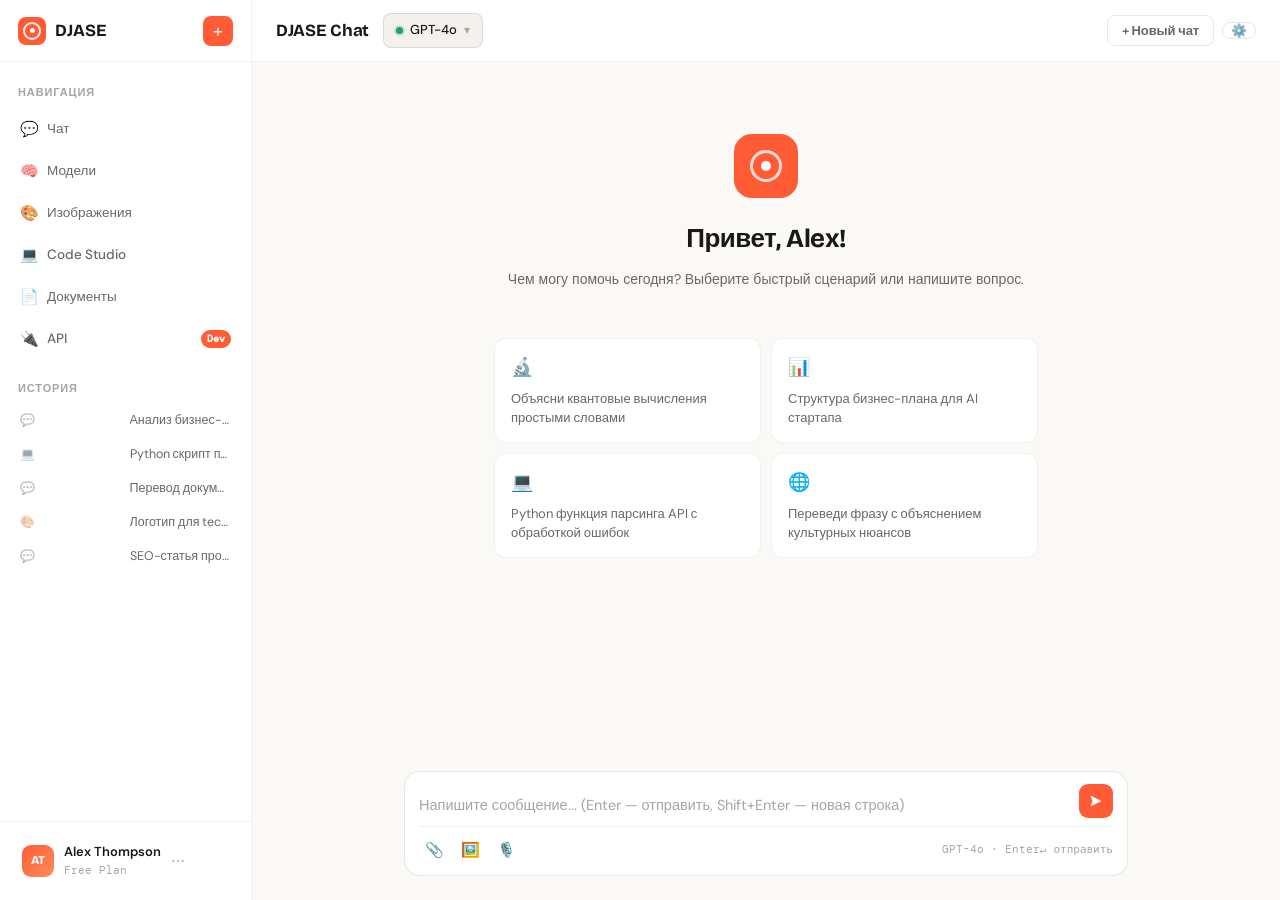
==== dashboard.html @ 0018d0b4 "Add files via upload" ====
<!DOCTYPE html>
<html lang="ru">
<head>
<meta charset="UTF-8">
<meta name="viewport" content="width=device-width, initial-scale=1.0">
<title>Dashboard — DJASE</title>
<link rel="stylesheet" href="css/main.css">
<style>
/* ── EXTRA DASHBOARD STYLES ── */
.models-grid-dash {
  display: grid;
  grid-template-columns: repeat(auto-fill, minmax(280px,1fr));
  gap: 16px;
}

/* image gallery */
.img-gallery {
  display: grid;
  grid-template-columns: repeat(auto-fill, minmax(220px,1fr));
  gap: 14px;
  margin-top: 20px;
}
.img-card {
  aspect-ratio: 1;
  border-radius: 14px;
  overflow: hidden;
  border: 1.5px solid var(--border2);
  position: relative;
  background: var(--bg3);
  cursor: pointer;
}
.img-card-inner {
  width: 100%; height: 100%;
  display: flex; align-items: center; justify-content: center;
  flex-direction: column; gap: 8px;
}
.img-card-overlay {
  position: absolute; inset: 0;
  background: rgba(0,0,0,.45);
  display: none; align-items: center; justify-content: center;
  gap: 8px;
}
.img-card:hover .img-card-overlay { display: flex; }

/* code editor */
.code-split {
  display: grid;
  grid-template-columns: 1fr 1fr;
  gap: 18px;
  height: calc(100vh - 200px);
  min-height: 400px;
}
.code-pane {
  background: var(--surface);
  border: 1.5px solid var(--border2);
  border-radius: 14px;
  display: flex; flex-direction: column;
  overflow: hidden;
}
.code-pane-head {
  padding: 12px 16px;
  border-bottom: 1px solid var(--border2);
  display: flex; align-items: center; gap: 10px;
  flex-shrink: 0;
}
.code-editor-area {
  flex: 1; overflow: auto;
  padding: 16px;
  font-family: var(--font-mono);
  font-size: 13px; line-height: 1.7;
  color: #0d6e41;
  background: none;
  border: none; outline: none; resize: none;
  white-space: pre;
}
.code-output-area {
  flex: 1; overflow-y: auto;
  padding: 16px;
  font-size: 13.5px; line-height: 1.7;
  color: var(--text2);
}

/* docs */
.drop-zone {
  border: 2px dashed var(--border);
  border-radius: 16px;
  padding: 56px 40px;
  text-align: center;
  cursor: pointer;
  transition: all .2s;
  background: rgba(255,92,53,.01);
}
.drop-zone:hover, .drop-zone.drag { border-color: var(--accent); background: rgba(255,92,53,.03); }

/* api */
.endpoint-row {
  display: flex; align-items: center; gap: 12px;
  padding: 12px 16px;
  background: var(--bg2);
  border-radius: 10px; margin-bottom: 8px;
}
.method-tag {
  font-family: var(--font-mono); font-size: 11px; font-weight: 700;
  padding: 3px 8px; border-radius: 6px; flex-shrink: 0;
  letter-spacing: .04em;
}
.method-get  { background: rgba(34,160,107,.1); color: var(--green); }
.method-post { background: rgba(45,110,245,.1); color: var(--accent3); }
.method-del  { background: rgba(220,38,38,.1); color: #dc2626; }

/* billing ring */
.ring-wrap { position: relative; width: 100px; height: 100px; flex-shrink: 0; }
.ring-wrap svg { transform: rotate(-90deg); }
.ring-txt {
  position: absolute; inset: 0;
  display: flex; align-items: center; justify-content: center;
  font-family: var(--font-disp); font-size: 18px; font-weight: 700;
  color: var(--accent);
}

/* profile avatar upload hover */
.av-upload-wrap { position: relative; display: inline-block; cursor: pointer; }
.av-upload-hover {
  position: absolute; inset: 0; border-radius: 20px;
  background: rgba(0,0,0,.4);
  display: none; align-items: center; justify-content: center;
  font-size: 20px; color: white;
}
.av-upload-wrap:hover .av-upload-hover { display: flex; }
</style>
</head>
<body>

<div class="app-layout">
  <!-- ════════ SIDEBAR ════════ -->
  <aside class="sidebar">
    <div class="sidebar-head">
      <a href="index.html" class="logo" style="font-size:17px">
        <div class="logo-icon" style="width:28px;height:28px;border-radius:8px"><div class="logo-icon-dot" style="width:5px;height:5px"></div></div>
        DJASE
      </a>
      <button class="new-chat-btn" onclick="newChat()" title="Новый чат">+</button>
    </div>

    <div class="sidebar-scroll">
      <div class="sidebar-section-lbl">Навигация</div>
      <a class="nav-link active" onclick="showPage('chat')">
        <i class="nav-link-icon">💬</i><span>Чат</span>
      </a>
      <a class="nav-link" onclick="showPage('models')">
        <i class="nav-link-icon">🧠</i><span>Модели</span>
      </a>
      <a class="nav-link" onclick="showPage('images')">
        <i class="nav-link-icon">🎨</i><span>Изображения</span>
      </a>
      <a class="nav-link" onclick="showPage('code')">
        <i class="nav-link-icon">💻</i><span>Code Studio</span>
      </a>
      <a class="nav-link" onclick="showPage('docs')">
        <i class="nav-link-icon">📄</i><span>Документы</span>
      </a>
      <a class="nav-link" onclick="showPage('api')">
        <i class="nav-link-icon">🔌</i><span>API</span>
        <span class="nav-link-tag">Dev</span>
      </a>

      <div class="sidebar-section-lbl" style="margin-top:8px">История</div>
      <div class="history-item" onclick="loadChat(0)">
        <span style="font-size:12px;opacity:.5">💬</span>
        <span>Анализ бизнес-плана стартапа</span>
      </div>
      <div class="history-item" onclick="loadChat(1)">
        <span style="font-size:12px;opacity:.5">💻</span>
        <span>Python скрипт парсинга данных</span>
      </div>
      <div class="history-item" onclick="loadChat(2)">
        <span style="font-size:12px;opacity:.5">💬</span>
        <span>Перевод документации на русский</span>
      </div>
      <div class="history-item" onclick="loadChat(3)">
        <span style="font-size:12px;opacity:.5">🎨</span>
        <span>Логотип для tech-стартапа</span>
      </div>
      <div class="history-item" onclick="loadChat(4)">
        <span style="font-size:12px;opacity:.5">💬</span>
        <span>SEO-статья про AI-инструменты</span>
      </div>
    </div>

    <div class="sidebar-foot">
      <div class="dd-wrap" id="user-dd">
        <div class="user-row" onclick="toggleDD('user-dd')">
          <div class="user-av" data-user-av>AT</div>
          <div class="user-info">
            <div class="user-name-txt" data-user-name>Alex Thompson</div>
            <div class="user-plan-txt" data-user-plan>Free Plan</div>
          </div>
          <span style="color:var(--text3);font-size:14px;flex-shrink:0">⋯</span>
        </div>
        <div class="dd-menu">
          <div class="dd-item" onclick="showPage('profile')">👤 Профиль</div>
          <div class="dd-item" onclick="showPage('billing')">💳 Тарифы</div>
          <div class="dd-item" onclick="showPage('settings')">⚙️ Настройки</div>
          <div class="dd-sep"></div>
          <div class="dd-item danger" onclick="logout()">🚪 Выйти</div>
        </div>
      </div>
    </div>
  </aside>

  <!-- ════════ MAIN ════════ -->
  <div class="main-panel">
    <!-- TOPBAR -->
    <div class="topbar">
      <div class="topbar-l">
        <div class="topbar-title" id="topbar-title">DJASE Chat</div>
        <div class="model-pill" onclick="openModelModal()">
          <div class="model-dot"></div>
          <span id="current-model-lbl">GPT-4o</span>
          <span style="color:var(--text3);font-size:12px">▾</span>
        </div>
      </div>
      <div class="topbar-r">
        <button class="btn btn-ghost btn-sm" onclick="newChat()">+ Новый чат</button>
        <button class="btn btn-ghost btn-sm" style="width:34px;padding:0;justify-content:center" onclick="showPage('settings')" title="Настройки">⚙️</button>
      </div>
    </div>

    <!-- ══ CHAT PAGE ══ -->
    <div id="page-chat" class="page active chat-page" style="flex-direction:column">
      <div class="chat-messages" id="chat-msgs">
        <div id="welcome-wrap">
          <div class="chat-welcome">
            <div class="chat-welcome-logo"><div class="chat-welcome-logo-dot"></div></div>
            <h2>Привет, <span data-user-first>Alex</span>!</h2>
            <p>Чем могу помочь сегодня? Выберите быстрый сценарий или напишите вопрос.</p>
          </div>
          <div class="suggestions">
            <div class="sugg" onclick="quickSend('Объясни квантовые вычисления простыми словами, как будто мне 10 лет')">
              <div class="sugg-icon">🔬</div>
              <div class="sugg-txt">Объясни квантовые вычисления простыми словами</div>
            </div>
            <div class="sugg" onclick="quickSend('Напиши структуру бизнес-плана для AI стартапа в 5 разделах')">
              <div class="sugg-icon">📊</div>
              <div class="sugg-txt">Структура бизнес-плана для AI стартапа</div>
            </div>
            <div class="sugg" onclick="quickSend('Напиши Python функцию для парсинга JSON API с обработкой ошибок')">
              <div class="sugg-icon">💻</div>
              <div class="sugg-txt">Python функция парсинга API с обработкой ошибок</div>
            </div>
            <div class="sugg" onclick="quickSend('Переведи на английский и объясни культурные нюансы: «Попытка не пытка»')">
              <div class="sugg-icon">🌐</div>
              <div class="sugg-txt">Переведи фразу с объяснением культурных нюансов</div>
            </div>
          </div>
        </div>
        <div id="msgs-list"></div>
      </div>
      <div class="chat-foot" style="flex-shrink:0;padding-bottom:24px">
        <div class="chat-input-box">
          <div style="display:flex;gap:10px;align-items:flex-end">
            <textarea class="chat-textarea" id="chat-inp" placeholder="Напишите сообщение... (Enter — отправить, Shift+Enter — новая строка)"
              rows="1" onkeydown="chatKey(event)" oninput="autoResize(this)"></textarea>
            <button class="send-btn" id="send-btn" onclick="sendMsg()">
              <svg width="14" height="14" viewBox="0 0 14 14" fill="none"><path d="M12.5 7L1.5 1.5l2 5.5-2 5.5L12.5 7z" fill="white"/></svg>
            </button>
          </div>
          <div class="chat-input-footer">
            <button class="attach-btn" title="Прикрепить файл" onclick="toast('Прикрепите файл (PDF, DOCX, TXT, CSV)','info')">📎</button>
            <button class="attach-btn" title="Изображение" onclick="toast('Загрузите изображение для анализа','info')">🖼️</button>
            <button class="attach-btn" title="Голосовой ввод" onclick="toast('Голосовой ввод активирован','info')">🎙️</button>
            <div style="flex:1"></div>
            <span style="font-size:11px;color:var(--text3);font-family:var(--font-mono)" id="model-hint">GPT-4o · Enter↵ отправить</span>
          </div>
        </div>
      </div>
    </div>

    <!-- ══ MODELS PAGE ══ -->
    <div id="page-models" class="page">
      <div class="page-inner">
        <div class="page-title">Все модели</div>
        <div class="page-sub">Выберите оптимальную модель для вашей задачи</div>
        <div class="tab-bar" style="margin-bottom:24px">
          <div class="tab active" onclick="filterModels('all',this)">Все</div>
          <div class="tab" onclick="filterModels('text',this)">Текст</div>
          <div class="tab" onclick="filterModels('code',this)">Код</div>
          <div class="tab" onclick="filterModels('image',this)">Изображения</div>
          <div class="tab" onclick="filterModels('audio',this)">Аудио</div>
        </div>
        <div class="models-grid-dash" id="models-list"></div>
      </div>
    </div>

    <!-- ══ IMAGES PAGE ══ -->
    <div id="page-images" class="page">
      <div class="page-inner" style="max-width:900px">
        <div class="page-title">Генерация изображений</div>
        <div class="page-sub">Создавайте уникальные изображения по текстовому описанию</div>
        <div class="card" style="margin-bottom:24px">
          <div class="card-body">
            <div class="form-group">
              <label class="label">Описание (prompt)</label>
              <textarea class="textarea-field" id="img-prompt" rows="3" placeholder="Cyberpunk city at night, neon lights, rain reflections, ultra-detailed, 8K resolution, cinematic lighting..."></textarea>
            </div>
            <div class="form-row" style="margin-bottom:16px">
              <div class="form-group" style="margin:0">
                <label class="label">Модель</label>
                <select class="select-field" id="img-model">
                  <option>DALL·E 3</option>
                  <option>Stable Diffusion XL</option>
                  <option>Midjourney v6</option>
                  <option>Adobe Firefly</option>
                </select>
              </div>
              <div class="form-group" style="margin:0">
                <label class="label">Размер</label>
                <select class="select-field">
                  <option>1024 × 1024 (квадрат)</option>
                  <option>1792 × 1024 (широкий)</option>
                  <option>1024 × 1792 (портрет)</option>
                </select>
              </div>
            </div>
            <div class="form-row" style="margin-bottom:20px">
              <div class="form-group" style="margin:0">
                <label class="label">Стиль</label>
                <select class="select-field">
                  <option>Фотореализм</option>
                  <option>Цифровое искусство</option>
                  <option>Аниме</option>
                  <option>Акварель</option>
                  <option>Масляная живопись</option>
                  <option>Киберпанк</option>
                  <option>Минимализм</option>
                </select>
              </div>
              <div class="form-group" style="margin:0">
                <label class="label">Количество</label>
                <select class="select-field">
                  <option>1 изображение</option>
                  <option>2 изображения</option>
                  <option>4 изображения</option>
                </select>
              </div>
            </div>
            <div style="display:flex;gap:10px;align-items:center">
              <button class="btn btn-primary" onclick="generateImage()">🎨 Сгенерировать</button>
              <button class="btn btn-ghost btn-sm" onclick="toast('Откройте историю для просмотра всех изображений','info')">📁 История</button>
            </div>
          </div>
        </div>
        <div class="img-gallery" id="img-gallery"></div>
      </div>
    </div>

    <!-- ══ CODE PAGE ══ -->
    <div id="page-code" class="page">
      <div style="padding:24px 28px 0;flex-shrink:0">
        <div class="page-title" style="margin-bottom:4px">Code Studio</div>
        <div class="page-sub" style="margin-bottom:16px">AI-помощник для написания, ревью и отладки кода</div>
      </div>
      <div style="padding:0 28px 28px;flex:1;overflow:hidden">
        <div class="code-split">
          <div class="code-pane">
            <div class="code-pane-head">
              <select class="select-field" style="width:110px;padding:5px 10px;font-size:12px" id="lang-sel">
                <option>Python</option><option>JavaScript</option><option>TypeScript</option>
                <option>Go</option><option>Rust</option><option>Java</option><option>C++</option><option>SQL</option>
              </select>
              <span style="font-size:12px;color:var(--text3);font-family:var(--font-mono);flex:1" id="code-fname">main.py</span>
              <button class="btn btn-primary btn-sm" onclick="analyzeCode()">⚡ Анализировать</button>
              <button class="btn btn-ghost btn-sm" onclick="formatCode()">✨ Форматировать</button>
            </div>
            <textarea class="code-editor-area" id="code-editor" spellcheck="false"
              placeholder="# Введите ваш код здесь...">def fibonacci(n, memo={}):
    if n in memo:
        return memo[n]
    if n <= 1:
        return n
    memo[n] = fibonacci(n-1) + fibonacci(n-2)
    return memo[n]

# Вывод первых 10 чисел Фибоначчи
for i in range(10):
    print(f"F({i}) = {fibonacci(i)}")</textarea>
          </div>
          <div class="code-pane">
            <div class="code-pane-head">
              <span style="font-size:13px;font-weight:600;color:var(--text2)">🤖 AI-анализ</span>
              <div style="flex:1"></div>
              <button class="btn btn-ghost btn-sm" onclick="copyText(document.getElementById('code-output').innerText)">📋 Скопировать</button>
            </div>
            <div class="code-output-area" id="code-output">
              <p style="color:var(--text3);font-family:var(--font-mono);font-size:12px">// Нажмите «Анализировать» для проверки кода...</p>
            </div>
          </div>
        </div>
      </div>
    </div>

    <!-- ══ DOCS PAGE ══ -->
    <div id="page-docs" class="page">
      <div class="page-inner">
        <div class="page-title">Анализ документов</div>
        <div class="page-sub">Загрузите файл и задавайте вопросы на естественном языке</div>
        <div class="drop-zone" id="drop-zone" onclick="uploadDoc()"
          ondragover="event.preventDefault();this.classList.add('drag')"
          ondragleave="this.classList.remove('drag')"
          ondrop="event.preventDefault();this.classList.remove('drag');uploadDoc()">
          <div style="font-size:44px;margin-bottom:14px">📄</div>
          <div style="font-family:var(--font-disp);font-size:18px;font-weight:700;margin-bottom:6px">Перетащите файл или нажмите для выбора</div>
          <div style="color:var(--text2);font-size:14px">PDF, DOCX, TXT, CSV, XLSX — до 50 МБ</div>
        </div>
        <div id="docs-list" style="margin-top:20px;display:flex;flex-direction:column;gap:10px"></div>
      </div>
    </div>

    <!-- ══ API PAGE ══ -->
    <div id="page-api" class="page">
      <div class="page-inner">
        <div class="page-title">API доступ</div>
        <div class="page-sub">Интегрируйте DJASE в свои приложения через REST API</div>
        <div class="card" style="margin-bottom:20px">
          <div class="card-header">
            <span class="card-header-title">API Ключи</span>
            <button class="btn btn-primary btn-sm" onclick="createKey()">+ Создать ключ</button>
          </div>
          <div class="card-body">
            <div id="keys-list">
              <div class="key-row">
                <div style="flex-shrink:0">
                  <div style="font-size:13px;font-weight:600;margin-bottom:2px">Production Key</div>
                  <div style="font-size:11px;color:var(--text3);font-family:var(--font-mono)">Создан: 12 дек 2024 · Последнее использование: 2 ч. назад</div>
                </div>
                <div class="key-val">dj_live_••••••••••••••••••••••sk_7x2kp</div>
                <button class="btn btn-ghost btn-sm" onclick="copyText('dj_live_sk_prod_example_key_7x2kp')">📋</button>
                <button class="btn btn-danger btn-sm" onclick="this.closest('.key-row').remove();toast('Ключ удалён')">Удалить</button>
              </div>
            </div>
          </div>
        </div>
        <div class="card" style="margin-bottom:20px">
          <div class="card-header"><span class="card-header-title">Быстрый старт</span></div>
          <div class="card-body">
            <p style="font-size:14px;color:var(--text2);margin-bottom:12px">Базовый запрос к Chat API:</p>
            <div class="code-block">curl https://api.djase.com/v1/chat/completions \
  -H "Authorization: Bearer YOUR_API_KEY" \
  -H "Content-Type: application/json" \
  -d '{
    "model": "gpt-4o",
    "messages": [{"role": "user", "content": "Привет!"}],
    "stream": true
  }'</div>
            <div style="display:flex;gap:8px;margin-top:14px;flex-wrap:wrap">
              <button class="btn btn-ghost btn-sm" onclick="toast('Открываем документацию...','info')">📚 Документация</button>
              <button class="btn btn-ghost btn-sm" onclick="toast('pip install djase-sdk','info')">🐍 Python SDK</button>
              <button class="btn btn-ghost btn-sm" onclick="toast('npm install djase','info')">🟨 Node.js SDK</button>
              <button class="btn btn-ghost btn-sm" onclick="toast('go get github.com/djase/go-sdk','info')">🐹 Go SDK</button>
            </div>
          </div>
        </div>
        <div class="card">
          <div class="card-header"><span class="card-header-title">Эндпоинты</span></div>
          <div class="card-body">
            <div class="endpoint-row">
              <span class="method-tag method-post">POST</span>
              <code style="font-family:var(--font-mono);font-size:13px;flex:1">/v1/chat/completions</code>
              <span style="font-size:12px;color:var(--text3)">Чат с моделью</span>
            </div>
            <div class="endpoint-row">
              <span class="method-tag method-post">POST</span>
              <code style="font-family:var(--font-mono);font-size:13px;flex:1">/v1/images/generate</code>
              <span style="font-size:12px;color:var(--text3)">Генерация изображений</span>
            </div>
            <div class="endpoint-row">
              <span class="method-tag method-post">POST</span>
              <code style="font-family:var(--font-mono);font-size:13px;flex:1">/v1/audio/transcribe</code>
              <span style="font-size:12px;color:var(--text3)">Транскрипция аудио</span>
            </div>
            <div class="endpoint-row">
              <span class="method-tag method-get">GET</span>
              <code style="font-family:var(--font-mono);font-size:13px;flex:1">/v1/models</code>
              <span style="font-size:12px;color:var(--text3)">Список моделей</span>
            </div>
            <div class="endpoint-row">
              <span class="method-tag method-get">GET</span>
              <code style="font-family:var(--font-mono);font-size:13px;flex:1">/v1/usage</code>
              <span style="font-size:12px;color:var(--text3)">Статистика использования</span>
            </div>
          </div>
        </div>
      </div>
    </div>

    <!-- ══ PROFILE PAGE ══ -->
    <div id="page-profile" class="page">
      <div class="page-inner">
        <div class="page-title">Профиль</div>
        <div class="page-sub" style="margin-bottom:24px">Управляйте личными данными и аккаунтом</div>
        <div class="profile-grid">
          <div>
            <div class="profile-av-card">
              <div class="av-upload-wrap" onclick="toast('Загрузка фото профиля','info')">
                <div class="profile-av-big" data-user-av>AT</div>
                <div class="av-upload-hover">📷</div>
              </div>
              <div class="profile-av-name" data-user-name>Alex Thompson</div>
              <div class="profile-av-email" data-user-email>alex@example.com</div>
              <span class="badge badge-orange" data-user-plan>Free Plan</span>
              <div class="profile-stats">
                <div class="profile-stat">
                  <div class="profile-stat-n">247</div>
                  <div class="profile-stat-l">чатов</div>
                </div>
                <div class="profile-stat">
                  <div class="profile-stat-n">1.2M</div>
                  <div class="profile-stat-l">токенов</div>
                </div>
                <div class="profile-stat">
                  <div class="profile-stat-n">38</div>
                  <div class="profile-stat-l">изображений</div>
                </div>
                <div class="profile-stat">
                  <div class="profile-stat-n">12</div>
                  <div class="profile-stat-l">документов</div>
                </div>
              </div>
              <button class="btn btn-primary btn-sm" style="width:100%;margin-top:18px" onclick="showPage('billing')">⬆ Улучшить план</button>
            </div>
          </div>
          <div>
            <div class="card" style="margin-bottom:16px">
              <div class="card-header"><span class="card-header-title">Личные данные</span></div>
              <div class="card-body">
                <div class="form-row">
                  <div class="form-group" style="margin-bottom:0">
                    <label class="label">Имя</label>
                    <input type="text" class="input" id="p-fname" value="Alex">
                  </div>
                  <div class="form-group" style="margin-bottom:0">
                    <label class="label">Фамилия</label>
                    <input type="text" class="input" id="p-lname" value="Thompson">
                  </div>
                </div>
                <div style="height:14px"></div>
                <div class="form-group">
                  <label class="label">Email</label>
                  <input type="email" class="input" id="p-email" value="alex@example.com">
                </div>
                <div class="form-group">
                  <label class="label">Никнейм</label>
                  <input type="text" class="input" value="@alex_t" placeholder="@username">
                </div>
                <div class="form-group">
                  <label class="label">О себе</label>
                  <textarea class="textarea-field" rows="2" placeholder="Расскажите о себе..."></textarea>
                </div>
                <button class="btn btn-primary btn-sm" onclick="saveProfile()">Сохранить изменения</button>
              </div>
            </div>
            <div class="card">
              <div class="card-header"><span class="card-header-title">Безопасность</span></div>
              <div class="card-body">
                <div class="form-group">
                  <label class="label">Текущий пароль</label>
                  <div class="pw-wrap">
                    <input type="password" class="input" id="old-pw" placeholder="Введите текущий пароль">
                    <button class="pw-toggle" type="button" onclick="togglePw('old-pw',this)">👁</button>
                  </div>
                </div>
                <div class="form-group">
                  <label class="label">Новый пароль</label>
                  <div class="pw-wrap">
                    <input type="password" class="input" id="new-pw" placeholder="Минимум 8 символов" oninput="pwStrength(this.value,'new-pw-bar')">
                    <button class="pw-toggle" type="button" onclick="togglePw('new-pw',this)">👁</button>
                  </div>
                  <div class="pw-strength" id="new-pw-bar"></div>
                </div>
                <div style="display:flex;gap:10px">
                  <button class="btn btn-ghost btn-sm" onclick="changePw()">Изменить пароль</button>
                  <button class="btn btn-ghost btn-sm" onclick="toast('QR-код для 2FA отправлен на email','success')">🔐 Включить 2FA</button>
                </div>
              </div>
            </div>
          </div>
        </div>
      </div>
    </div>

    <!-- ══ BILLING PAGE ══ -->
    <div id="page-billing" class="page">
      <div class="page-inner">
        <div class="page-title">Тарифы и оплата</div>
        <div class="page-sub" style="margin-bottom:24px">Управление подпиской и токенами</div>

        <div class="card" style="margin-bottom:20px">
          <div class="card-header"><span class="card-header-title">Текущий тариф</span></div>
          <div class="card-body">
            <div style="display:flex;align-items:flex-start;gap:24px;flex-wrap:wrap">
              <div class="ring-wrap">
                <svg width="100" height="100" viewBox="0 0 100 100">
                  <circle cx="50" cy="50" r="40" fill="none" stroke="var(--bg3)" stroke-width="8"/>
                  <circle cx="50" cy="50" r="40" fill="none" stroke="var(--accent)" stroke-width="8"
                    stroke-dasharray="251.2" stroke-dashoffset="70" stroke-linecap="round"/>
                </svg>
                <div class="ring-txt">72%</div>
              </div>
              <div style="flex:1;min-width:220px">
                <div style="font-family:var(--font-disp);font-size:20px;font-weight:700;margin-bottom:4px">Free Plan</div>
                <div style="font-size:13.5px;color:var(--text2);margin-bottom:16px">Обновляется каждый день в 00:00</div>
                <div class="usage-wrap">
                  <div class="usage-labels"><span>Сообщения</span><span>36 / 50</span></div>
                  <div class="usage-track"><div class="usage-fill" style="width:72%"></div></div>
                </div>
                <div class="usage-wrap">
                  <div class="usage-labels"><span>Изображения</span><span>3 / 5</span></div>
                  <div class="usage-track"><div class="usage-fill amber" style="width:60%"></div></div>
                </div>
                <div class="usage-wrap">
                  <div class="usage-labels"><span>Документы (этот месяц)</span><span>8 / ∞</span></div>
                  <div class="usage-track"><div class="usage-fill green" style="width:100%"></div></div>
                </div>
              </div>
              <button class="btn btn-primary" onclick="openModal('upgrade-modal')">⬆ Перейти на Pro</button>
            </div>
          </div>
        </div>

        <div style="display:grid;grid-template-columns:repeat(3,1fr);gap:16px;margin-bottom:20px">
          <div class="card" style="padding:22px">
            <div style="font-family:var(--font-mono);font-size:11px;font-weight:600;letter-spacing:.1em;text-transform:uppercase;color:var(--text2);margin-bottom:10px">Free</div>
            <div style="font-family:var(--font-disp);font-size:34px;font-weight:800;margin-bottom:16px">0 ₽</div>
            <button class="btn btn-ghost btn-sm btn-full" style="opacity:.5;cursor:default">Текущий</button>
          </div>
          <div class="card" style="padding:22px;border-color:var(--accent);background:linear-gradient(160deg,rgba(255,92,53,.03),var(--surface))">
            <div style="font-family:var(--font-mono);font-size:11px;font-weight:600;letter-spacing:.1em;text-transform:uppercase;color:var(--accent);margin-bottom:10px">Pro ⭐</div>
            <div style="font-family:var(--font-disp);font-size:34px;font-weight:800;margin-bottom:4px">1 490 ₽</div>
            <div style="font-size:11px;color:var(--text3);font-family:var(--font-mono);margin-bottom:16px">/месяц</div>
            <button class="btn btn-primary btn-sm btn-full" onclick="openModal('upgrade-modal')">Перейти на Pro</button>
          </div>
          <div class="card" style="padding:22px">
            <div style="font-family:var(--font-mono);font-size:11px;font-weight:600;letter-spacing:.1em;text-transform:uppercase;color:var(--text2);margin-bottom:10px">Business</div>
            <div style="font-family:var(--font-disp);font-size:34px;font-weight:800;margin-bottom:4px">4 990 ₽</div>
            <div style="font-size:11px;color:var(--text3);font-family:var(--font-mono);margin-bottom:16px">/месяц</div>
            <button class="btn btn-ghost btn-sm btn-full" onclick="toast('sales@djase.com','info')">Связаться</button>
          </div>
        </div>

        <div class="card">
          <div class="card-header"><span class="card-header-title">История платежей</span></div>
          <div class="card-body">
            <p style="color:var(--text3);font-size:14px;text-align:center;padding:24px 0">История платежей пуста — вы на бесплатном тарифе</p>
          </div>
        </div>
      </div>
    </div>

    <!-- ══ SETTINGS PAGE ══ -->
    <div id="page-settings" class="page">
      <div class="page-inner">
        <div class="page-title">Настройки</div>
        <div class="page-sub" style="margin-bottom:24px">Персонализируйте платформу под себя</div>

        <div class="card" style="margin-bottom:16px">
          <div class="card-header"><span class="card-header-title">Внешний вид</span></div>
          <div class="card-body">
            <div class="settings-row">
              <div>
                <div class="settings-row-lbl">Тёмная тема</div>
                <div class="settings-row-hint">Рекомендуется для работы ночью</div>
              </div>
              <div class="toggle" id="dark-toggle" onclick="toggle(this);applyTheme()"></div>
            </div>
            <div class="settings-row">
              <div>
                <div class="settings-row-lbl">Анимации интерфейса</div>
                <div class="settings-row-hint">Плавные переходы и микроанимации</div>
              </div>
              <div class="toggle on" onclick="toggle(this)"></div>
            </div>
            <div class="settings-row">
              <div>
                <div class="settings-row-lbl">Компактный режим</div>
                <div class="settings-row-hint">Уменьшенные отступы и элементы</div>
              </div>
              <div class="toggle" onclick="toggle(this)"></div>
            </div>
          </div>
        </div>

        <div class="card" style="margin-bottom:16px">
          <div class="card-header"><span class="card-header-title">Чат и AI</span></div>
          <div class="card-body">
            <div class="settings-row">
              <div>
                <div class="settings-row-lbl">Потоковый вывод</div>
                <div class="settings-row-hint">Ответ появляется по мере генерации</div>
              </div>
              <div class="toggle on" onclick="toggle(this)"></div>
            </div>
            <div class="settings-row">
              <div>
                <div class="settings-row-lbl">Звук уведомлений</div>
                <div class="settings-row-hint">Звуковой сигнал при завершении ответа</div>
              </div>
              <div class="toggle" onclick="toggle(this)"></div>
            </div>
            <div class="settings-row">
              <div class="settings-row-lbl">Модель по умолчанию</div>
              <select class="select-field" style="width:180px">
                <option>GPT-4o</option>
                <option>Claude 3.5 Sonnet</option>
                <option>GPT-3.5 Turbo</option>
                <option>Gemini Pro</option>
                <option>DeepSeek Coder</option>
              </select>
            </div>
            <div class="settings-row">
              <div class="settings-row-lbl">Язык интерфейса</div>
              <select class="select-field" style="width:180px">
                <option>Русский</option>
                <option>English</option>
                <option>Deutsch</option>
                <option>Español</option>
              </select>
            </div>
            <div class="settings-row">
              <div>
                <div class="settings-row-lbl">Системный промпт</div>
                <div class="settings-row-hint">Персональные инструкции для AI (только Pro)</div>
              </div>
              <button class="btn btn-ghost btn-sm" onclick="toast('Доступно на тарифе Pro','')">Настроить</button>
            </div>
          </div>
        </div>

        <div class="card" style="margin-bottom:16px">
          <div class="card-header"><span class="card-header-title">Уведомления</span></div>
          <div class="card-body">
            <div class="settings-row">
              <div>
                <div class="settings-row-lbl">Email-дайджест</div>
                <div class="settings-row-hint">Еженедельная статистика и новости</div>
              </div>
              <div class="toggle on" onclick="toggle(this)"></div>
            </div>
            <div class="settings-row">
              <div>
                <div class="settings-row-lbl">Предупреждение о лимите</div>
                <div class="settings-row-hint">Уведомить при использовании 80% квоты</div>
              </div>
              <div class="toggle on" onclick="toggle(this)"></div>
            </div>
            <div class="settings-row">
              <div>
                <div class="settings-row-lbl">Маркетинговые письма</div>
                <div class="settings-row-hint">Новые возможности и акции</div>
              </div>
              <div class="toggle" onclick="toggle(this)"></div>
            </div>
          </div>
        </div>

        <div class="card" style="margin-bottom:24px;border-color:rgba(220,38,38,.2)">
          <div class="card-header" style="color:#dc2626"><span class="card-header-title">Опасная зона</span></div>
          <div class="card-body">
            <div class="settings-row">
              <div>
                <div class="settings-row-lbl">Очистить историю чатов</div>
                <div class="settings-row-hint">Все чаты будут удалены безвозвратно</div>
              </div>
              <button class="btn btn-danger btn-sm" onclick="clearHistory()">Очистить</button>
            </div>
            <div class="settings-row">
              <div>
                <div class="settings-row-lbl">Экспортировать данные</div>
                <div class="settings-row-hint">Скачать все ваши чаты и настройки</div>
              </div>
              <button class="btn btn-ghost btn-sm" onclick="toast('Экспорт начат, файл будет отправлен на email','success')">Экспортировать</button>
            </div>
            <div class="settings-row">
              <div>
                <div class="settings-row-lbl">Удалить аккаунт</div>
                <div class="settings-row-hint">Аккаунт и все данные будут удалены навсегда</div>
              </div>
              <button class="btn btn-danger btn-sm" onclick="toast('Функция недоступна в демо-режиме','')">Удалить</button>
            </div>
          </div>
        </div>

        <button class="btn btn-primary" onclick="toast('Настройки сохранены','success')">Сохранить настройки</button>
      </div>
    </div>

  </div><!-- /main-panel -->
</div><!-- /app-layout -->

<!-- ════════ MODALS ════════ -->

<!-- Model picker -->
<div class="modal-bg" id="model-modal">
  <div class="modal modal-lg">
    <button class="modal-close" onclick="closeModal('model-modal')">✕</button>
    <div class="modal-title">Выбор модели</div>
    <div class="modal-sub">Активная модель используется для всех новых сообщений в чате</div>
    <div id="model-picker-list" style="display:flex;flex-direction:column;gap:8px;max-height:400px;overflow-y:auto"></div>
  </div>
</div>

<!-- Upgrade modal -->
<div class="modal-bg" id="upgrade-modal">
  <div class="modal">
    <button class="modal-close" onclick="closeModal('upgrade-modal')">✕</button>
    <div style="text-align:center;margin-bottom:20px">
      <div style="font-size:40px;margin-bottom:12px">⚡</div>
      <div class="modal-title">Перейти на Pro</div>
      <div class="modal-sub">Безлимитные сообщения, все модели, приоритетный доступ</div>
    </div>
    <div style="background:var(--bg2);border-radius:12px;padding:16px 18px;margin-bottom:20px">
      <div style="font-family:var(--font-disp);font-size:36px;font-weight:800;margin-bottom:2px">1 490 ₽ <span style="font-size:15px;color:var(--text2);font-weight:400">/мес</span></div>
      <div style="font-size:12px;color:var(--text3);font-family:var(--font-mono)">или 990 ₽/мес при оплате за год (экономия 6 000 ₽)</div>
    </div>
    <div class="form-group">
      <label class="label">Номер карты</label>
      <input type="text" class="input" placeholder="0000 0000 0000 0000" maxlength="19" oninput="this.value=this.value.replace(/[^0-9]/g,'').replace(/(.{4})/g,'$1 ').trim()">
    </div>
    <div class="form-row" style="margin-bottom:20px">
      <div class="form-group" style="margin:0">
        <label class="label">Срок действия</label>
        <input type="text" class="input" placeholder="MM / YY" maxlength="7">
      </div>
      <div class="form-group" style="margin:0">
        <label class="label">CVV</label>
        <input type="text" class="input" placeholder="•••" maxlength="4">
      </div>
    </div>
    <button class="btn btn-primary btn-full" style="font-size:15px;padding:13px" onclick="processPayment()">Оформить подписку</button>
    <div style="font-size:11px;color:var(--text3);text-align:center;margin-top:12px">🔒 Оплата защищена TLS · Отмена в любое время</div>
  </div>
</div>

<div id="toast-root"></div>
<script src="js/main.js"></script>
<script>
/* ════════════════════════════════════
   MODELS DATA
════════════════════════════════════ */
const MODELS = [
  { id:'gpt4o',   name:'GPT-4o',            icon:'🧠', cat:'text',  badge:'orange', tag:'Универсальный', desc:'Флагманская модель OpenAI — умная, быстрая, для любых задач', pro:false },
  { id:'claude',  name:'Claude 3.5 Sonnet', icon:'🎭', cat:'text',  badge:'blue',   tag:'Аналитика',     desc:'Anthropic — отличен для долгих текстов, анализа и рассуждений', pro:true },
  { id:'gpt35',   name:'GPT-3.5 Turbo',     icon:'⚡', cat:'text',  badge:'green',  tag:'Быстрый',       desc:'Молниеносный и экономичный, доступен на Free тарифе', pro:false },
  { id:'gemini',  name:'Gemini Pro',         icon:'💎', cat:'text',  badge:'blue',   tag:'Google',        desc:'Мультимодальная модель Google с доступом к поиску в интернете', pro:true },
  { id:'mistral', name:'Mistral Large',      icon:'🌀', cat:'text',  badge:'neutral',tag:'Европейский',   desc:'Открытая европейская модель с акцентом на конфиденциальность', pro:true },
  { id:'llama',   name:'LLaMA 3 70B',        icon:'🦙', cat:'text',  badge:'neutral',tag:'Open Source',   desc:'Мощная open-source модель от Meta, без цензуры', pro:false },
  { id:'deep',    name:'DeepSeek Coder V2',  icon:'🐋', cat:'code',  badge:'blue',   tag:'Код',           desc:'Специализирован на написании и ревью кода, поддержка 100+ языков', pro:false },
  { id:'codex',   name:'Codex',              icon:'💻', cat:'code',  badge:'orange', tag:'Код',           desc:'OpenAI модель оптимизированная под разработку и автодополнение', pro:true },
  { id:'dalle3',  name:'DALL·E 3',           icon:'🎨', cat:'image', badge:'neutral',tag:'Изображения',   desc:'Генерация изображений высокого качества по текстовому описанию', pro:false },
  { id:'sdxl',    name:'Stable Diffusion XL',icon:'🖼️', cat:'image', badge:'neutral',tag:'Open Source',  desc:'Open-source модель с широкими возможностями кастомизации стиля', pro:true },
  { id:'whisper', name:'Whisper v3',          icon:'🎙️', cat:'audio', badge:'amber',  tag:'Транскрипция', desc:'Распознавание и транскрипция речи, перевод аудио, 99 языков', pro:false },
  { id:'eleven',  name:'ElevenLabs Voice',   icon:'🔊', cat:'audio', badge:'amber',  tag:'Синтез речи',  desc:'Реалистичный синтез голоса, клонирование, эмоциональная речь', pro:true },
];

let currentModel = 'GPT-4o';
let isTyping = false;

const AI_RESP = [
  q => `Отличный вопрос о «${q.substring(0,40)}»!\n\nВот что важно понимать:\n\n**Ключевые аспекты:**\n• Первый важный момент — контекст и фундаментальные принципы\n• Второй — практическое применение в реальных сценариях\n• Третий — долгосрочные последствия и оптимизация\n\nРекомендую начать с базовых шагов и постепенно углубляться. Хотите, чтобы я детальнее разобрал какой-то конкретный аспект?`,
  q => `По теме «${q.substring(0,35)}» могу рассказать следующее:\n\nЭто многогранная область. Выделю три ключевых направления:\n\n1. **Теоретическая база** — понимание механизмов\n2. **Практический опыт** — применение на практике\n3. **Оптимизация** — улучшение и масштабирование\n\nКакой из этих аспектов наиболее важен для вашей задачи?`,
  q => `Анализирую запрос: «${q.substring(0,30)}»...\n\nСистемный подход здесь особенно важен. Разобьём на составляющие:\n\n• **Компонент A** — входные данные и предусловия\n• **Компонент B** — основная логика обработки\n• **Компонент C** — результат и валидация\n\nЭто классическая структура для решения подобных задач. Нужна более детальная проработка?`,
];

/* ════════════════════════════════════
   NAVIGATION
════════════════════════════════════ */
const pageTitles = {
  chat:'DJASE Chat', models:'Модели', images:'Генерация изображений',
  code:'Code Studio', docs:'Документы', api:'API',
  profile:'Профиль', billing:'Тарифы', settings:'Настройки',
};
const pageNav = { chat:0, models:1, images:2, code:3, docs:4, api:5 };

function showPage(id) {
  document.querySelectorAll('.page').forEach(p => p.classList.remove('active'));
  document.getElementById(`page-${id}`)?.classList.add('active');
  document.querySelectorAll('.nav-link').forEach(n => n.classList.remove('active'));
  const idx = pageNav[id];
  if (idx !== undefined) document.querySelectorAll('.nav-link')[idx]?.classList.add('active');
  document.getElementById('topbar-title').textContent = pageTitles[id] || 'DJASE';
  document.getElementById('user-dd').classList.remove('open');
  if (id === 'models') renderModels('all');
}

/* ════════════════════════════════════
   CHAT
════════════════════════════════════ */
function chatKey(e) {
  if (e.key === 'Enter' && !e.shiftKey) { e.preventDefault(); sendMsg(); }
}

function quickSend(txt) {
  document.getElementById('chat-inp').value = txt;
  sendMsg();
}

function sendMsg() {
  const inp = document.getElementById('chat-inp');
  const txt = inp.value.trim();
  if (!txt || isTyping) return;
  document.getElementById('welcome-wrap').style.display = 'none';
  inp.value = ''; inp.style.height = 'auto';
  addMsg('user', txt);
  isTyping = true;
  document.getElementById('send-btn').disabled = true;
  const tid = 'ty' + Date.now();
  addTyping(tid);
  setTimeout(() => {
    removeTyping(tid);
    const r = AI_RESP[Math.floor(Math.random()*AI_RESP.length)](txt);
    addMsg('ai', r);
    isTyping = false;
    document.getElementById('send-btn').disabled = false;
  }, 700 + Math.random()*1200);
}

function addMsg(role, text) {
  const u = getUser() || DEMO_USER;
  const initials = (u.initials || 'U');
  const el = document.createElement('div');
  el.className = 'msg-wrap';
  const t = new Date().toLocaleTimeString('ru-RU',{hour:'2-digit',minute:'2-digit'});
  el.innerHTML = `
    <div class="message ${role}">
      <div class="msg-av ${role === 'ai' ? 'ai' : 'usr'}">
        ${role === 'ai' ? '<div class="msg-av-dot"></div>' : initials}
      </div>
      <div class="msg-body">
        <div class="msg-bubble">${fmtMsg(text)}</div>
        <div class="msg-time">${t} · ${role === 'ai' ? currentModel : 'Вы'}</div>
      </div>
    </div>`;
  document.getElementById('msgs-list').appendChild(el);
  const c = document.getElementById('chat-msgs');
  c.scrollTop = c.scrollHeight;
}

function addTyping(id) {
  const el = document.createElement('div');
  el.id = id; el.className = 'msg-wrap';
  el.innerHTML = `<div class="message ai"><div class="msg-av ai"><div class="msg-av-dot"></div></div><div class="msg-body"><div class="msg-bubble ai" style="padding:0"><div class="typing"><div class="typing-dot"></div><div class="typing-dot"></div><div class="typing-dot"></div></div></div></div></div>`;
  document.getElementById('msgs-list').appendChild(el);
  document.getElementById('chat-msgs').scrollTop = 9999;
}

function removeTyping(id) { document.getElementById(id)?.remove(); }

function fmtMsg(t) {
  return t.replace(/\*\*(.*?)\*\*/g,'<strong>$1</strong>').replace(/\n/g,'<br>');
}

function newChat() {
  document.getElementById('msgs-list').innerHTML = '';
  document.getElementById('welcome-wrap').style.display = 'block';
  showPage('chat');
}

function loadChat(i) {
  const convos = [
    'Проанализируй бизнес-план для AI стартапа в сфере медицины',
    'Напиши Python скрипт для парсинга данных с API и сохранения в CSV',
    'Переведи эту техническую документацию на русский язык',
    'Создай концепцию логотипа для tech-стартапа в сфере fintech',
    'Напиши SEO-оптимизированную статью про AI-инструменты для маркетологов',
  ];
  document.getElementById('msgs-list').innerHTML = '';
  document.getElementById('welcome-wrap').style.display = 'none';
  addMsg('user', convos[i]);
  addMsg('ai', AI_RESP[i % AI_RESP.length](convos[i]));
  showPage('chat');
}

/* ════════════════════════════════════
   MODELS
════════════════════════════════════ */
function renderModels(cat) {
  const items = cat === 'all' ? MODELS : MODELS.filter(m => m.cat === cat);
  document.getElementById('models-list').innerHTML = items.map(m => `
    <div class="model-card ${m.name === currentModel ? 'selected' : ''}" onclick="selectModel('${m.name}')">
      <div class="model-icon-wrap" style="background:rgba(255,92,53,.08)">${m.icon}</div>
      <div class="model-name">${m.name}</div>
      <div class="model-desc">${m.desc}</div>
      <div class="model-tags">
        <span class="badge badge-${m.badge}">${m.tag}</span>
        ${m.pro ? '<span class="badge badge-amber">Pro</span>' : '<span class="badge badge-green">Free</span>'}
        ${m.name === currentModel ? '<span class="badge badge-orange" style="margin-left:auto">Активна</span>' : ''}
      </div>
    </div>`).join('');
}

function filterModels(cat, el) {
  document.querySelectorAll('.tab-bar .tab').forEach(t => t.classList.remove('active'));
  el.classList.add('active');
  renderModels(cat);
}

function openModelModal() {
  const list = document.getElementById('model-picker-list');
  list.innerHTML = MODELS.filter(m => m.cat === 'text' || m.cat === 'code').map(m => `
    <div onclick="selectModel('${m.name}')" style="display:flex;align-items:center;gap:14px;padding:12px 14px;border-radius:10px;cursor:pointer;border:1.5px solid ${m.name===currentModel?'var(--accent)':'transparent'};background:${m.name===currentModel?'rgba(255,92,53,.04)':'transparent'};transition:all .15s"
      onmouseover="if('${m.name}'!==currentModel)this.style.background='var(--bg2)'" onmouseout="if('${m.name}'!==currentModel)this.style.background='transparent'">
      <span style="font-size:22px;flex-shrink:0">${m.icon}</span>
      <div style="flex:1">
        <div style="font-weight:600;font-size:14px">${m.name}</div>
        <div style="font-size:12px;color:var(--text2)">${m.desc.substring(0,55)}...</div>
      </div>
      ${m.pro ? '<span class="badge badge-amber" style="font-size:10px">Pro</span>' : ''}
      ${m.name===currentModel ? '<span style="color:var(--accent);font-size:18px">✓</span>' : ''}
    </div>`).join('');
  openModal('model-modal');
}

function selectModel(name) {
  currentModel = name;
  document.getElementById('current-model-lbl').textContent = name;
  document.getElementById('model-hint').textContent = `${name} · Enter↵ отправить`;
  closeModal('model-modal');
  toast(`Модель: ${name}`, 'success');
}

/* ════════════════════════════════════
   IMAGE GEN
════════════════════════════════════ */
function generateImage() {
  const prompt = document.getElementById('img-prompt').value.trim();
  if (!prompt) { toast('Введите описание изображения', ''); return; }
  const g = document.getElementById('img-gallery');
  const ph = document.createElement('div');
  ph.className = 'img-card';
  ph.innerHTML = `<div class="img-card-inner"><div style="font-size:36px;animation:blink 1s ease-in-out infinite">⏳</div><div style="font-size:12px;color:var(--text3)">Генерируем...</div></div>`;
  g.insertBefore(ph, g.firstChild);
  toast('Генерируем изображение...');
  const bgs = ['#f0f4ff','#fff4f0','#f0fff4','#fdf4ff','#fffff0','#f0f8ff'];
  const bg = bgs[Math.floor(Math.random()*bgs.length)];
  setTimeout(() => {
    ph.innerHTML = `
      <div class="img-card-inner" style="background:${bg};padding:16px;text-align:center">
        <div style="font-size:52px;margin-bottom:8px">🎨</div>
        <div style="font-size:11px;color:var(--text3);line-height:1.4;padding:0 8px">${prompt.substring(0,55)}${prompt.length>55?'...':''}</div>
      </div>
      <div class="img-card-overlay">
        <button class="btn btn-sm" style="background:white;color:var(--text)" onclick="toast('Изображение скачано','success')">⬇ Скачать</button>
        <button class="btn btn-sm" style="background:white;color:var(--text)" onclick="toast('Скопировано','success')">📋</button>
      </div>`;
    toast('Изображение готово!', 'success');
  }, 2200);
}

/* ════════════════════════════════════
   CODE
════════════════════════════════════ */
document.addEventListener('DOMContentLoaded', () => {
  const sel = document.getElementById('lang-sel');
  const fnames = { Python:'main.py', JavaScript:'index.js', TypeScript:'index.ts', Go:'main.go', Rust:'main.rs', Java:'Main.java', 'C++':'main.cpp', SQL:'query.sql' };
  if (sel) sel.addEventListener('change', () => { document.getElementById('code-fname').textContent = fnames[sel.value] || 'code'; });
});

function analyzeCode() {
  const code = document.getElementById('code-editor').value.trim();
  const out = document.getElementById('code-output');
  if (!code) { toast('Введите код для анализа', ''); return; }
  out.innerHTML = `<div style="color:var(--text3);font-family:var(--font-mono);font-size:12px;animation:blink 1s infinite">Анализирую код...</div>`;
  setTimeout(() => {
    out.innerHTML = `
      <div style="color:var(--green);font-family:var(--font-mono);font-size:11px;margin-bottom:12px">// Анализ завершён</div>
      <div style="margin-bottom:10px"><strong>✅ Синтаксис корректен</strong></div>
      <div style="margin-bottom:8px;font-weight:600">Найденные проблемы:</div>
      <ul style="padding-left:16px;color:var(--text2);font-size:13px;line-height:1.9;margin-bottom:14px">
        <li>Рекурсия без кэширования вызовет переполнение стека при n > 1000</li>
        <li>Глобальный мутируемый словарь <code>memo={}</code> — риск при параллельном выполнении</li>
        <li>Нет проверки типов входного аргумента</li>
      </ul>
      <div style="margin-bottom:8px;font-weight:600">Рекомендации:</div>
      <div style="font-size:13px;color:var(--text2);margin-bottom:10px">Используйте <code>@functools.lru_cache</code> вместо ручного <code>memo</code>:</div>
      <div class="code-block">from functools import lru_cache

@lru_cache(maxsize=None)
def fibonacci(n: int) -> int:
    if n < 0:
        raise ValueError("n must be >= 0")
    if n <= 1:
        return n
    return fibonacci(n-1) + fibonacci(n-2)</div>
      <div style="color:var(--green);font-size:13px;margin-top:10px">⚡ Сложность: O(n) время, O(n) память</div>`;
  }, 1000);
}

function formatCode() {
  toast('Код отформатирован согласно PEP 8', 'success');
}

/* ════════════════════════════════════
   DOCS
════════════════════════════════════ */
function uploadDoc() {
  const fnames = ['business_plan_2024.pdf','financial_report.xlsx','technical_spec.docx','data_export.csv'];
  const fname = fnames[Math.floor(Math.random()*fnames.length)];
  const sizes = ['1.2 MB','3.4 MB','856 KB','2.1 MB'];
  const sz = sizes[Math.floor(Math.random()*sizes.length)];
  const list = document.getElementById('docs-list');
  const el = document.createElement('div');
  el.className = 'card';
  el.style.cssText = 'padding:16px 20px';
  el.innerHTML = `
    <div style="display:flex;align-items:center;gap:14px">
      <span style="font-size:28px;flex-shrink:0">📄</span>
      <div style="flex:1">
        <div style="font-weight:600;font-size:14px;margin-bottom:2px">${fname}</div>
        <div style="font-size:12px;color:var(--text3);font-family:var(--font-mono)">${sz} · Загружен только что</div>
      </div>
      <button class="btn btn-primary btn-sm" onclick="analyzeDoc(this)">🤖 Анализировать</button>
      <button class="btn btn-ghost btn-sm" style="padding:7px" onclick="toast('Чат с документом открыт','success')">💬</button>
      <button class="btn btn-ghost btn-sm" style="padding:7px" onclick="this.closest('.card').remove()">✕</button>
    </div>`;
  list.insertBefore(el, list.firstChild);
  toast(`Файл ${fname} загружен`, 'success');
}

function analyzeDoc(btn) {
  btn.textContent = '⏳ Анализирую...';
  btn.disabled = true;
  setTimeout(() => {
    btn.textContent = '✅ Готово'; btn.disabled = false;
    toast('Документ проанализирован. Перейдите в чат для вопросов', 'success');
  }, 1600);
}

/* ════════════════════════════════════
   API
════════════════════════════════════ */
function createKey() {
  const key = 'dj_live_sk_' + Math.random().toString(36).substring(2,18) + Math.random().toString(36).substring(2,8);
  const list = document.getElementById('keys-list');
  const el = document.createElement('div');
  el.className = 'key-row';
  el.innerHTML = `
    <div style="flex-shrink:0">
      <div style="font-size:13px;font-weight:600;margin-bottom:2px">Новый ключ #${Date.now()%1000}</div>
      <div style="font-size:11px;color:var(--text3);font-family:var(--font-mono)">Создан: только что · Не использовался</div>
    </div>
    <div class="key-val">${key.substring(0,28)}••••</div>
    <button class="btn btn-ghost btn-sm" onclick="copyText('${key}')">📋</button>
    <button class="btn btn-danger btn-sm" onclick="this.closest('.key-row').remove();toast('Ключ удалён')">Удалить</button>`;
  list.appendChild(el);
  toast('API ключ создан', 'success');
}

/* ════════════════════════════════════
   PROFILE
════════════════════════════════════ */
function saveProfile() {
  const fname = document.getElementById('p-fname').value;
  const lname = document.getElementById('p-lname').value;
  const email = document.getElementById('p-email').value;
  const u = getUser() || DEMO_USER;
  u.name = `${fname} ${lname}`.trim();
  u.email = email;
  u.initials = `${fname[0]||''}${lname[0]||''}`.toUpperCase() || 'U';
  setUser(u); applyUser(u);
  toast('Профиль обновлён', 'success');
}

function changePw() {
  const oldPw = document.getElementById('old-pw').value;
  const newPw = document.getElementById('new-pw').value;
  if (!oldPw || !newPw) { toast('Заполните оба поля', ''); return; }
  if (newPw.length < 8) { toast('Новый пароль должен содержать минимум 8 символов', ''); return; }
  toast('Пароль успешно изменён', 'success');
  document.getElementById('old-pw').value = '';
  document.getElementById('new-pw').value = '';
}

/* ════════════════════════════════════
   BILLING
════════════════════════════════════ */
function processPayment() {
  closeModal('upgrade-modal');
  toast('Обрабатываем платёж...', 'info');
  setTimeout(() => toast('Подписка Pro активирована! 🎉', 'success'), 1400);
}

/* ════════════════════════════════════
   SETTINGS
════════════════════════════════════ */
function clearHistory() {
  document.getElementById('msgs-list').innerHTML = '';
  document.getElementById('welcome-wrap').style.display = 'block';
  toast('История чатов очищена', 'success');
}

function applyTheme() {
  toast('Переключение темы (демо)', 'info');
}

/* ════════════════════════════════════
   INIT
════════════════════════════════════ */
document.addEventListener('DOMContentLoaded', () => {
  const u = getUser();
  if (!u) {
    // Allow demo access
    setUser(DEMO_USER);
    applyUser(DEMO_USER);
  } else {
    applyUser(u);
  }
});
</script>
</body>
</html>
---- css/main.css ----
@import url('https://fonts.googleapis.com/css2?family=Bricolage+Grotesque:opsz,wght@12..96,300;12..96,400;12..96,500;12..96,600;12..96,700;12..96,800&family=DM+Sans:ital,opsz,wght@0,9..40,300;0,9..40,400;0,9..40,500;0,9..40,600;1,9..40,400&family=DM+Mono:wght@300;400;500&display=swap');

/* ══════════════════════════════════════
   TOKENS
══════════════════════════════════════ */
:root {
  --bg:        #faf9f6;
  --bg2:       #f3f1ec;
  --bg3:       #eceae3;
  --bg4:       #e4e2d9;
  --surface:   #ffffff;
  --surface2:  #fdfcfa;
  --accent:    #ff5c35;
  --accent2:   #ff8c5a;
  --accent3:   #2d6ef5;
  --green:     #22a06b;
  --amber:     #e68b00;
  --text:      #1a1916;
  --text2:     #6b6860;
  --text3:     #a8a59e;
  --border:    rgba(26,25,22,.1);
  --border2:   rgba(26,25,22,.06);
  --shadow:    0 1px 3px rgba(0,0,0,.06), 0 4px 16px rgba(0,0,0,.04);
  --shadow-lg: 0 4px 12px rgba(0,0,0,.08), 0 20px 60px rgba(0,0,0,.06);
  --r:         14px;
  --r2:        10px;
  --r3:        8px;
  --font:      'DM Sans', sans-serif;
  --font-mono: 'DM Mono', monospace;
  --font-disp: 'Bricolage Grotesque', sans-serif;
}

/* ── RESET ── */
*, *::before, *::after { box-sizing: border-box; margin: 0; padding: 0; }

html { scroll-behavior: smooth; }

body {
  font-family: var(--font);
  background: var(--bg);
  color: var(--text);
  font-size: 15px;
  line-height: 1.6;
  min-height: 100vh;
  -webkit-font-smoothing: antialiased;
}

::-webkit-scrollbar { width: 5px; height: 5px; }
::-webkit-scrollbar-track { background: var(--bg2); }
::-webkit-scrollbar-thumb { background: var(--bg4); border-radius: 3px; }
::-webkit-scrollbar-thumb:hover { background: var(--text3); }

a { color: inherit; text-decoration: none; }
img { max-width: 100%; display: block; }
button, input, select, textarea { font-family: inherit; }

/* ══════════════════════════════════════
   NAV
══════════════════════════════════════ */
.nav {
  position: sticky; top: 0; z-index: 200;
  background: rgba(250,249,246,.88);
  backdrop-filter: blur(20px) saturate(1.6);
  border-bottom: 1px solid var(--border2);
  height: 62px;
  display: flex; align-items: center;
}

.nav-inner {
  width: 100%; max-width: 1180px;
  margin: 0 auto;
  padding: 0 32px;
  display: flex; align-items: center; gap: 8px;
}

.logo {
  display: flex; align-items: center; gap: 9px;
  font-family: var(--font-disp);
  font-size: 20px;
  font-weight: 700;
  color: var(--text);
  text-decoration: none;
  margin-right: 12px;
  flex-shrink: 0;
}

.logo-icon {
  width: 32px; height: 32px;
  background: var(--accent);
  border-radius: 9px;
  display: flex; align-items: center; justify-content: center;
  position: relative;
  overflow: hidden;
}
.logo-icon::after {
  content: '';
  position: absolute;
  width: 18px; height: 18px;
  border-radius: 50%;
  border: 2.5px solid rgba(255,255,255,.9);
  top: 50%; left: 50%;
  transform: translate(-50%,-50%);
}
.logo-icon-dot {
  width: 6px; height: 6px;
  background: white;
  border-radius: 50%;
  position: relative; z-index: 1;
}

.nav-links {
  display: flex; align-items: center; gap: 2px;
  list-style: none;
  flex: 1;
}
.nav-links a {
  padding: 7px 14px;
  border-radius: 8px;
  font-size: 14px;
  font-weight: 500;
  color: var(--text2);
  transition: all .18s;
  white-space: nowrap;
}
.nav-links a:hover { color: var(--text); background: var(--bg2); }
.nav-links a.active { color: var(--text); }

.nav-right { display: flex; align-items: center; gap: 8px; }

/* ══════════════════════════════════════
   BUTTONS
══════════════════════════════════════ */
.btn {
  display: inline-flex; align-items: center; gap: 6px;
  padding: 9px 20px;
  border-radius: 10px;
  font-size: 14px; font-weight: 600;
  cursor: pointer; border: none;
  transition: all .18s;
  white-space: nowrap;
  text-decoration: none;
  line-height: 1.2;
  letter-spacing: -.01em;
}
.btn-sm  { padding: 7px 14px; font-size: 13px; border-radius: 8px; }
.btn-lg  { padding: 12px 26px; font-size: 15px; border-radius: 12px; }
.btn-xl  { padding: 15px 32px; font-size: 16px; border-radius: 14px; font-weight: 700; }
.btn-full { width: 100%; justify-content: center; }

.btn-primary {
  background: var(--accent);
  color: white;
}
.btn-primary:hover {
  background: #e84c28;
  transform: translateY(-1px);
  box-shadow: 0 4px 20px rgba(255,92,53,.35);
}

.btn-dark {
  background: var(--text);
  color: white;
}
.btn-dark:hover { background: #2d2c29; transform: translateY(-1px); }

.btn-ghost {
  background: transparent;
  color: var(--text2);
  border: 1px solid var(--border);
}
.btn-ghost:hover { background: var(--bg2); color: var(--text); border-color: var(--border); }

.btn-surface {
  background: var(--surface);
  color: var(--text);
  border: 1px solid var(--border);
  box-shadow: var(--shadow);
}
.btn-surface:hover { background: var(--bg2); transform: translateY(-1px); box-shadow: var(--shadow-lg); }

.btn-danger {
  background: rgba(220,38,38,.06);
  color: #dc2626;
  border: 1px solid rgba(220,38,38,.15);
}
.btn-danger:hover { background: rgba(220,38,38,.1); }

.btn:disabled { opacity: .45; pointer-events: none; }

/* ══════════════════════════════════════
   FORMS
══════════════════════════════════════ */
.form-group { margin-bottom: 18px; }
.form-row   { display: grid; grid-template-columns: 1fr 1fr; gap: 14px; }

.label {
  display: block;
  font-size: 13px; font-weight: 500;
  color: var(--text2);
  margin-bottom: 6px;
  letter-spacing: .01em;
}

.input, .select-field, .textarea-field {
  width: 100%;
  background: var(--surface);
  border: 1.5px solid var(--border);
  border-radius: var(--r3);
  padding: 10px 14px;
  font-size: 14px;
  color: var(--text);
  outline: none;
  transition: border-color .18s, box-shadow .18s;
  appearance: none;
}
.input:focus, .select-field:focus, .textarea-field:focus {
  border-color: var(--accent);
  box-shadow: 0 0 0 3px rgba(255,92,53,.1);
}
.input::placeholder, .textarea-field::placeholder { color: var(--text3); }
.input.err { border-color: #dc2626; }

.textarea-field { resize: vertical; min-height: 100px; line-height: 1.6; }

.form-hint  { font-size: 12px; color: var(--text3); margin-top: 4px; }
.form-error { font-size: 12px; color: #dc2626; margin-top: 4px; display: none; }
.form-error.show { display: block; }

.pw-wrap { position: relative; }
.pw-toggle {
  position: absolute; right: 12px; top: 50%; transform: translateY(-50%);
  background: none; border: none; cursor: pointer;
  color: var(--text3); font-size: 16px; line-height: 1;
  transition: color .15s; padding: 4px;
}
.pw-toggle:hover { color: var(--text2); }

.check-label {
  display: flex; align-items: flex-start; gap: 10px;
  cursor: pointer;
  font-size: 13.5px; color: var(--text2);
  line-height: 1.5;
}
.check-label input[type=checkbox] {
  width: 16px; height: 16px;
  border-radius: 5px;
  border: 1.5px solid var(--border);
  background: var(--surface);
  appearance: none; flex-shrink: 0;
  cursor: pointer; margin-top: 1px;
  transition: all .15s; position: relative;
}
.check-label input[type=checkbox]:checked {
  background: var(--accent); border-color: var(--accent);
}
.check-label input[type=checkbox]:checked::after {
  content: '';
  position: absolute; left: 3px; top: 1px;
  width: 8px; height: 5px;
  border-left: 2px solid white;
  border-bottom: 2px solid white;
  transform: rotate(-45deg);
}
.check-label a { color: var(--accent); text-decoration: underline; text-underline-offset: 2px; }

.divider-or {
  display: flex; align-items: center; gap: 12px;
  margin: 20px 0;
  color: var(--text3); font-size: 13px;
}
.divider-or::before, .divider-or::after {
  content: ''; flex: 1; height: 1px; background: var(--border2);
}

/* ══════════════════════════════════════
   CARDS
══════════════════════════════════════ */
.card {
  background: var(--surface);
  border: 1px solid var(--border2);
  border-radius: var(--r);
  box-shadow: var(--shadow);
}

.card-header {
  padding: 18px 22px;
  border-bottom: 1px solid var(--border2);
  display: flex; align-items: center; justify-content: space-between;
}
.card-header-title {
  font-family: var(--font-disp);
  font-size: 15px; font-weight: 700;
  letter-spacing: -.2px;
}
.card-body { padding: 22px; }

/* ══════════════════════════════════════
   BADGES / TAGS
══════════════════════════════════════ */
.badge {
  display: inline-flex; align-items: center; gap: 4px;
  padding: 3px 9px;
  border-radius: 20px;
  font-size: 11.5px; font-weight: 600;
  letter-spacing: .01em;
}
.badge-orange  { background: rgba(255,92,53,.1);  color: var(--accent); }
.badge-blue    { background: rgba(45,110,245,.1);  color: var(--accent3); }
.badge-green   { background: rgba(34,160,107,.1);  color: var(--green); }
.badge-amber   { background: rgba(230,139,0,.1);   color: var(--amber); }
.badge-neutral { background: var(--bg3);           color: var(--text2); }
.badge-new {
  background: linear-gradient(90deg, rgba(255,92,53,.12), rgba(45,110,245,.1));
  color: var(--accent);
  border: 1px solid rgba(255,92,53,.2);
}

/* ══════════════════════════════════════
   TOGGLE SWITCH
══════════════════════════════════════ */
.toggle {
  width: 42px; height: 24px;
  border-radius: 12px;
  background: var(--bg3);
  border: 1.5px solid var(--border);
  cursor: pointer;
  position: relative;
  transition: all .22s; flex-shrink: 0;
}
.toggle.on { background: var(--accent); border-color: var(--accent); }
.toggle::after {
  content: '';
  position: absolute;
  width: 17px; height: 17px;
  border-radius: 50%;
  background: white;
  top: 1.5px; left: 1.5px;
  box-shadow: 0 1px 4px rgba(0,0,0,.2);
  transition: left .22s;
}
.toggle.on::after { left: 20px; }

/* ══════════════════════════════════════
   SETTINGS ROW
══════════════════════════════════════ */
.settings-row {
  display: flex; align-items: center; justify-content: space-between;
  padding: 15px 0;
  border-bottom: 1px solid var(--border2);
}
.settings-row:last-child { border-bottom: none; padding-bottom: 0; }
.settings-row:first-child { padding-top: 0; }
.settings-row-lbl { font-size: 14px; font-weight: 500; margin-bottom: 2px; }
.settings-row-hint { font-size: 12px; color: var(--text3); }

/* ══════════════════════════════════════
   TOAST
══════════════════════════════════════ */
#toast-root {
  position: fixed; bottom: 28px; right: 28px;
  display: flex; flex-direction: column; gap: 8px; z-index: 9999;
}
.toast {
  display: flex; align-items: center; gap: 10px;
  background: var(--text);
  color: white;
  padding: 12px 18px;
  border-radius: 12px;
  font-size: 13.5px; font-weight: 500;
  box-shadow: 0 8px 32px rgba(0,0,0,.18);
  animation: toastIn .22s cubic-bezier(.34,1.56,.64,1);
  max-width: 340px; line-height: 1.4;
}
.toast.success { background: #166534; }
.toast.error   { background: #991b1b; }
.toast.info    { background: #1d4ed8; }
@keyframes toastIn {
  from { transform: translateX(16px); opacity: 0; }
  to   { transform: none; opacity: 1; }
}

/* ══════════════════════════════════════
   MODAL
══════════════════════════════════════ */
.modal-bg {
  display: none; position: fixed; inset: 0;
  background: rgba(0,0,0,.35);
  backdrop-filter: blur(6px);
  z-index: 400;
  align-items: center; justify-content: center;
  padding: 20px;
}
.modal-bg.open { display: flex; }
.modal {
  background: var(--surface);
  border-radius: 18px;
  padding: 32px;
  width: 100%; max-width: 460px;
  position: relative;
  box-shadow: 0 24px 80px rgba(0,0,0,.14);
  animation: modalIn .22s cubic-bezier(.34,1.56,.64,1);
}
.modal-lg { max-width: 580px; }
@keyframes modalIn {
  from { transform: translateY(16px) scale(.97); opacity: 0; }
  to   { transform: none; opacity: 1; }
}
.modal-close {
  position: absolute; top: 18px; right: 18px;
  width: 28px; height: 28px;
  border-radius: 7px;
  background: var(--bg2); border: none; cursor: pointer;
  color: var(--text2); font-size: 16px; line-height: 1;
  display: flex; align-items: center; justify-content: center;
  transition: all .15s;
}
.modal-close:hover { background: var(--bg3); color: var(--text); }
.modal-title {
  font-family: var(--font-disp);
  font-size: 22px; font-weight: 700;
  letter-spacing: -.5px; margin-bottom: 6px;
}
.modal-sub { font-size: 14px; color: var(--text2); margin-bottom: 24px; line-height: 1.5; }

/* ══════════════════════════════════════
   DROPDOWN
══════════════════════════════════════ */
.dd-wrap { position: relative; display: inline-block; }
.dd-menu {
  display: none; position: absolute;
  top: calc(100% + 6px); right: 0;
  min-width: 180px;
  background: var(--surface);
  border: 1px solid var(--border);
  border-radius: 12px;
  padding: 6px;
  box-shadow: var(--shadow-lg);
  z-index: 300;
  animation: dropIn .15s ease;
}
@keyframes dropIn {
  from { transform: translateY(-5px); opacity: 0; }
  to   { transform: none; opacity: 1; }
}
.dd-wrap.open .dd-menu { display: block; }
.dd-item {
  display: flex; align-items: center; gap: 9px;
  padding: 9px 12px; border-radius: 8px;
  font-size: 13.5px; color: var(--text2);
  cursor: pointer; transition: all .12s;
}
.dd-item:hover { background: var(--bg2); color: var(--text); }
.dd-item.danger { color: #dc2626; }
.dd-item.danger:hover { background: rgba(220,38,38,.06); }
.dd-sep { height: 1px; background: var(--border2); margin: 4px 0; }

/* ══════════════════════════════════════
   USAGE BAR
══════════════════════════════════════ */
.usage-wrap { margin-bottom: 12px; }
.usage-labels {
  display: flex; justify-content: space-between;
  font-size: 12px; color: var(--text2);
  margin-bottom: 5px; font-family: var(--font-mono);
}
.usage-track {
  height: 6px; background: var(--bg3);
  border-radius: 3px; overflow: hidden;
}
.usage-fill {
  height: 100%; border-radius: 3px;
  background: linear-gradient(90deg, var(--accent), var(--accent2));
  transition: width .6s ease;
}
.usage-fill.green { background: linear-gradient(90deg, #22a06b, #4ade80); }
.usage-fill.amber { background: linear-gradient(90deg, #e68b00, #f59e0b); }

/* ══════════════════════════════════════
   OAUTH BUTTON
══════════════════════════════════════ */
.oauth-btn {
  width: 100%;
  display: flex; align-items: center; justify-content: center; gap: 10px;
  padding: 11px 16px;
  background: var(--surface);
  border: 1.5px solid var(--border);
  border-radius: 10px;
  font-size: 14px; font-weight: 500;
  cursor: pointer; transition: all .18s;
  margin-bottom: 10px;
}
.oauth-btn:hover { background: var(--bg2); border-color: rgba(26,25,22,.15); }
.oauth-btn svg { width: 18px; height: 18px; flex-shrink: 0; }

/* ══════════════════════════════════════
   TABS
══════════════════════════════════════ */
.tab-bar {
  display: flex; gap: 2px;
  border-bottom: 1.5px solid var(--border2);
}
.tab {
  padding: 11px 18px;
  font-size: 14px; font-weight: 500;
  color: var(--text2); cursor: pointer;
  border-bottom: 2px solid transparent;
  margin-bottom: -1.5px;
  transition: all .18s;
}
.tab:hover { color: var(--text); }
.tab.active { color: var(--accent); border-bottom-color: var(--accent); }

/* ══════════════════════════════════════
   DASHBOARD LAYOUT
══════════════════════════════════════ */
.app-layout {
  display: flex; height: 100vh; overflow: hidden;
}

.sidebar {
  width: 252px; flex-shrink: 0;
  background: var(--surface);
  border-right: 1px solid var(--border2);
  display: flex; flex-direction: column;
  overflow: hidden;
}

.sidebar-head {
  height: 62px;
  display: flex; align-items: center; justify-content: space-between;
  padding: 0 18px;
  border-bottom: 1px solid var(--border2);
  flex-shrink: 0;
}

.new-chat-btn {
  width: 30px; height: 30px;
  border-radius: 8px;
  background: var(--accent);
  border: none; cursor: pointer;
  color: white; font-size: 18px; line-height: 1;
  display: flex; align-items: center; justify-content: center;
  transition: all .18s;
}
.new-chat-btn:hover { background: #e84c28; transform: scale(1.05); }

.sidebar-scroll { flex: 1; overflow-y: auto; padding: 10px 10px 0; }
.sidebar-scroll::-webkit-scrollbar { width: 3px; }
.sidebar-scroll::-webkit-scrollbar-thumb { background: var(--bg4); border-radius: 2px; }

.sidebar-section-lbl {
  font-size: 11px; font-weight: 600;
  letter-spacing: .08em; text-transform: uppercase;
  color: var(--text3);
  padding: 12px 8px 6px;
}

.nav-link {
  display: flex; align-items: center; gap: 9px;
  padding: 9px 10px; border-radius: 9px;
  font-size: 13.5px; font-weight: 500;
  color: var(--text2); cursor: pointer;
  transition: all .15s; text-decoration: none;
  position: relative;
}
.nav-link:hover { background: var(--bg2); color: var(--text); }
.nav-link.active {
  background: rgba(255,92,53,.08);
  color: var(--accent);
}
.nav-link-icon { width: 18px; text-align: center; font-style: normal; font-size: 15px; }
.nav-link-tag {
  margin-left: auto;
  background: var(--accent);
  color: white; font-size: 10px; font-weight: 700;
  padding: 1px 6px; border-radius: 20px;
  font-family: var(--font-mono);
}

.history-item {
  display: flex; align-items: center; gap: 8px;
  padding: 7px 10px; border-radius: 8px;
  font-size: 12.5px; color: var(--text2);
  cursor: pointer; transition: all .12s;
}
.history-item:hover { background: var(--bg2); color: var(--text); }
.history-item span { overflow: hidden; text-overflow: ellipsis; white-space: nowrap; flex: 1; }

.sidebar-foot {
  padding: 12px;
  border-top: 1px solid var(--border2);
  flex-shrink: 0;
}

.user-row {
  display: flex; align-items: center; gap: 10px;
  padding: 8px 10px; border-radius: 10px;
  cursor: pointer; transition: background .15s;
}
.user-row:hover { background: var(--bg2); }
.user-av {
  width: 32px; height: 32px; border-radius: 9px;
  background: linear-gradient(135deg, var(--accent), var(--accent2));
  display: flex; align-items: center; justify-content: center;
  font-size: 12px; font-weight: 700; color: white;
  font-family: var(--font-disp); flex-shrink: 0;
}
.user-info { flex: 1; min-width: 0; }
.user-name-txt { font-size: 13px; font-weight: 600; white-space: nowrap; overflow: hidden; text-overflow: ellipsis; }
.user-plan-txt { font-size: 11px; color: var(--text3); font-family: var(--font-mono); }

/* ── MAIN PANEL ── */
.main-panel { flex: 1; display: flex; flex-direction: column; overflow: hidden; background: var(--bg); }

.topbar {
  height: 62px; flex-shrink: 0;
  background: var(--surface);
  border-bottom: 1px solid var(--border2);
  display: flex; align-items: center; justify-content: space-between;
  padding: 0 24px;
}
.topbar-l { display: flex; align-items: center; gap: 14px; }
.topbar-title {
  font-family: var(--font-disp);
  font-size: 17px; font-weight: 700; letter-spacing: -.3px;
}

.model-pill {
  display: flex; align-items: center; gap: 7px;
  background: var(--bg2);
  border: 1px solid var(--border);
  border-radius: 8px; padding: 6px 12px;
  font-size: 13px; font-weight: 500;
  cursor: pointer; transition: all .18s;
}
.model-pill:hover { background: var(--bg3); border-color: rgba(26,25,22,.15); }
.model-dot {
  width: 7px; height: 7px; border-radius: 50%;
  background: var(--green);
  box-shadow: 0 0 0 2px rgba(34,160,107,.2);
  animation: blink 2.5s ease-in-out infinite;
}
@keyframes blink { 0%,100%{opacity:1} 50%{opacity:.4} }

.topbar-r { display: flex; align-items: center; gap: 8px; }

/* ── CONTENT PAGES ── */
.page { display: none; flex: 1; overflow-y: auto; flex-direction: column; }
.page.active { display: flex; }
.page::-webkit-scrollbar { width: 4px; }
.page::-webkit-scrollbar-thumb { background: var(--bg4); border-radius: 2px; }

.page-inner { padding: 28px; max-width: 960px; }
.page-title {
  font-family: var(--font-disp);
  font-size: 24px; font-weight: 700;
  letter-spacing: -.5px; margin-bottom: 5px;
}
.page-sub { font-size: 14px; color: var(--text2); margin-bottom: 28px; }

/* ══════════════════════════════════════
   CHAT
══════════════════════════════════════ */
.chat-page { position: relative; background: var(--bg); }

.chat-messages {
  flex: 1; overflow-y: auto;
  padding: 24px 0 12px;
}
.chat-messages::-webkit-scrollbar { width: 4px; }
.chat-messages::-webkit-scrollbar-thumb { background: var(--bg4); border-radius: 2px; }

.chat-welcome {
  max-width: 600px; margin: 0 auto;
  padding: 48px 28px 24px;
  text-align: center;
}
.chat-welcome-logo {
  width: 64px; height: 64px;
  background: var(--accent);
  border-radius: 18px;
  display: flex; align-items: center; justify-content: center;
  margin: 0 auto 20px;
  position: relative; overflow: hidden;
}
.chat-welcome-logo::after {
  content: '';
  position: absolute;
  width: 32px; height: 32px;
  border-radius: 50%;
  border: 3px solid rgba(255,255,255,.8);
  top: 50%; left: 50%;
  transform: translate(-50%,-50%);
}
.chat-welcome-logo-dot {
  width: 10px; height: 10px;
  background: white; border-radius: 50%; position: relative; z-index: 1;
}
.chat-welcome h2 {
  font-family: var(--font-disp);
  font-size: 26px; font-weight: 700;
  letter-spacing: -.5px; margin-bottom: 8px;
}
.chat-welcome p { font-size: 14px; color: var(--text2); line-height: 1.6; }

.suggestions {
  display: grid; grid-template-columns: 1fr 1fr;
  gap: 10px;
  max-width: 600px; margin: 24px auto;
  padding: 0 28px;
}
.sugg {
  background: var(--surface);
  border: 1.5px solid var(--border2);
  border-radius: 12px; padding: 14px 16px;
  cursor: pointer; transition: all .18s; text-align: left;
}
.sugg:hover { border-color: rgba(255,92,53,.3); background: rgba(255,92,53,.02); transform: translateY(-1px); box-shadow: var(--shadow); }
.sugg-icon { font-size: 18px; margin-bottom: 7px; }
.sugg-txt { font-size: 13px; color: var(--text2); line-height: 1.5; }

.msg-wrap { max-width: 780px; margin: 0 auto; padding: 5px 28px; }

.message { display: flex; gap: 12px; margin-bottom: 4px; }
.message.user { flex-direction: row-reverse; }

.msg-av {
  width: 28px; height: 28px; border-radius: 7px;
  flex-shrink: 0; display: flex; align-items: center; justify-content: center;
  font-size: 12px; font-weight: 700; margin-top: 3px;
}
.msg-av.ai {
  background: var(--accent);
  color: white; position: relative; overflow: hidden;
}
.msg-av.ai::after {
  content: '';
  position: absolute;
  width: 14px; height: 14px; border-radius: 50%;
  border: 2px solid rgba(255,255,255,.8);
  top: 50%; left: 50%; transform: translate(-50%,-50%);
}
.msg-av-dot { width: 5px; height: 5px; background: white; border-radius: 50%; position: relative; z-index: 1; }
.msg-av.usr {
  background: linear-gradient(135deg, var(--accent3), #6d28d9);
  color: white;
}

.msg-body { max-width: 72%; }
.msg-bubble {
  padding: 11px 15px;
  border-radius: 14px;
  font-size: 14px; line-height: 1.7;
}
.message.ai .msg-bubble {
  background: var(--surface);
  border: 1px solid var(--border2);
  border-radius: 4px 14px 14px 14px;
  box-shadow: var(--shadow);
}
.message.user .msg-bubble {
  background: var(--text);
  color: white;
  border-radius: 14px 4px 14px 14px;
}
.msg-time { font-size: 11px; color: var(--text3); font-family: var(--font-mono); margin-top: 4px; padding: 0 2px; }

.typing { display: flex; gap: 4px; align-items: center; padding: 14px 15px; }
.typing-dot {
  width: 6px; height: 6px; border-radius: 50%;
  background: var(--text3);
  animation: typeDot 1.2s ease-in-out infinite;
}
.typing-dot:nth-child(2) { animation-delay: .2s; }
.typing-dot:nth-child(3) { animation-delay: .4s; }
@keyframes typeDot {
  0%,60%,100% { transform: translateY(0); opacity: .4; }
  30% { transform: translateY(-5px); opacity: 1; }
}

/* ── CHAT INPUT ── */
.chat-foot {
  flex-shrink: 0;
  padding: 12px 28px 20px;
  background: var(--bg);
  max-width: 780px; width: 100%; margin: 0 auto;
}
.chat-input-box {
  background: var(--surface);
  border: 1.5px solid var(--border);
  border-radius: 16px;
  padding: 12px 14px 10px;
  transition: border-color .18s, box-shadow .18s;
}
.chat-input-box:focus-within {
  border-color: rgba(255,92,53,.4);
  box-shadow: 0 0 0 3px rgba(255,92,53,.08);
}
.chat-textarea {
  width: 100%; background: none; border: none; outline: none;
  font-family: var(--font); font-size: 14.5px;
  color: var(--text); line-height: 1.6;
  resize: none; min-height: 24px; max-height: 180px;
  overflow-y: auto;
}
.chat-textarea::placeholder { color: var(--text3); }
.chat-input-footer {
  display: flex; align-items: center; gap: 6px;
  padding-top: 8px; border-top: 1px solid var(--border2);
  margin-top: 8px;
}
.send-btn {
  width: 34px; height: 34px; border-radius: 9px;
  background: var(--accent); border: none; cursor: pointer;
  display: flex; align-items: center; justify-content: center;
  color: white; font-size: 15px;
  transition: all .18s; flex-shrink: 0;
}
.send-btn:hover { background: #e84c28; transform: scale(1.05); }
.send-btn:disabled { opacity: .35; pointer-events: none; }
.attach-btn {
  width: 30px; height: 30px; border-radius: 7px;
  background: none; border: none; cursor: pointer;
  color: var(--text3); font-size: 15px;
  display: flex; align-items: center; justify-content: center;
  transition: all .15s;
}
.attach-btn:hover { background: var(--bg2); color: var(--text2); }

/* ══════════════════════════════════════
   MODELS PAGE
══════════════════════════════════════ */
.model-card {
  background: var(--surface);
  border: 1.5px solid var(--border2);
  border-radius: var(--r);
  padding: 22px;
  cursor: pointer;
  transition: all .2s;
  box-shadow: var(--shadow);
}
.model-card:hover {
  border-color: rgba(255,92,53,.25);
  transform: translateY(-2px);
  box-shadow: var(--shadow-lg);
}
.model-card.selected { border-color: var(--accent); box-shadow: 0 0 0 3px rgba(255,92,53,.1); }
.model-icon-wrap {
  width: 46px; height: 46px; border-radius: 12px;
  display: flex; align-items: center; justify-content: center;
  font-size: 22px; margin-bottom: 14px;
}
.model-name { font-family: var(--font-disp); font-size: 16px; font-weight: 700; letter-spacing: -.2px; margin-bottom: 5px; }
.model-desc { font-size: 13px; color: var(--text2); line-height: 1.5; margin-bottom: 14px; }
.model-tags { display: flex; flex-wrap: wrap; gap: 5px; }

/* ══════════════════════════════════════
   PROFILE GRID
══════════════════════════════════════ */
.profile-grid { display: grid; grid-template-columns: 260px 1fr; gap: 22px; }
.profile-av-card {
  background: var(--surface);
  border: 1px solid var(--border2);
  border-radius: var(--r);
  padding: 28px 22px;
  text-align: center;
  box-shadow: var(--shadow);
}
.profile-av-big {
  width: 80px; height: 80px; border-radius: 20px;
  background: linear-gradient(135deg, var(--accent), var(--accent2));
  display: flex; align-items: center; justify-content: center;
  font-size: 28px; font-weight: 800; color: white;
  margin: 0 auto 14px;
  font-family: var(--font-disp);
}
.profile-av-name { font-family: var(--font-disp); font-size: 18px; font-weight: 700; letter-spacing: -.3px; margin-bottom: 3px; }
.profile-av-email { font-size: 13px; color: var(--text2); margin-bottom: 14px; }
.profile-stats {
  display: grid; grid-template-columns: 1fr 1fr;
  gap: 8px; margin-top: 18px;
  padding-top: 18px; border-top: 1px solid var(--border2);
}
.profile-stat {
  background: var(--bg2); border-radius: 10px; padding: 12px;
}
.profile-stat-n { font-family: var(--font-disp); font-size: 22px; font-weight: 700; color: var(--accent); letter-spacing: -.5px; }
.profile-stat-l { font-size: 11px; color: var(--text3); font-family: var(--font-mono); margin-top: 1px; }

/* ══════════════════════════════════════
   KEY ROWS
══════════════════════════════════════ */
.key-row {
  display: flex; align-items: center; gap: 12px;
  background: var(--bg2); border-radius: 10px;
  padding: 14px 16px; margin-bottom: 10px;
}
.key-val {
  flex: 1; font-family: var(--font-mono); font-size: 12.5px;
  color: var(--text2); background: var(--surface);
  border: 1px solid var(--border2); border-radius: 7px;
  padding: 6px 10px; overflow: hidden;
  text-overflow: ellipsis; white-space: nowrap;
}

/* ══════════════════════════════════════
   CODE EDITOR
══════════════════════════════════════ */
.code-wrap { font-family: var(--font-mono); font-size: 13px; }
.code-block {
  background: var(--text); color: #a5f3fc;
  border-radius: 10px; padding: 16px 18px;
  overflow-x: auto; white-space: pre;
  line-height: 1.6; font-size: 13px;
  margin: 10px 0;
}

/* ══════════════════════════════════════
   RESPONSIVE
══════════════════════════════════════ */
@media (max-width: 1080px) {
  .profile-grid { grid-template-columns: 1fr; }
}
@media (max-width: 780px) {
  .sidebar { width: 60px; }
  .sidebar .nav-link span:not(.nav-link-icon) { display: none; }
  .sidebar .sidebar-section-lbl, .sidebar .history-item span, .user-info { display: none; }
  .form-row { grid-template-columns: 1fr; }
  .suggestions { grid-template-columns: 1fr; }
}
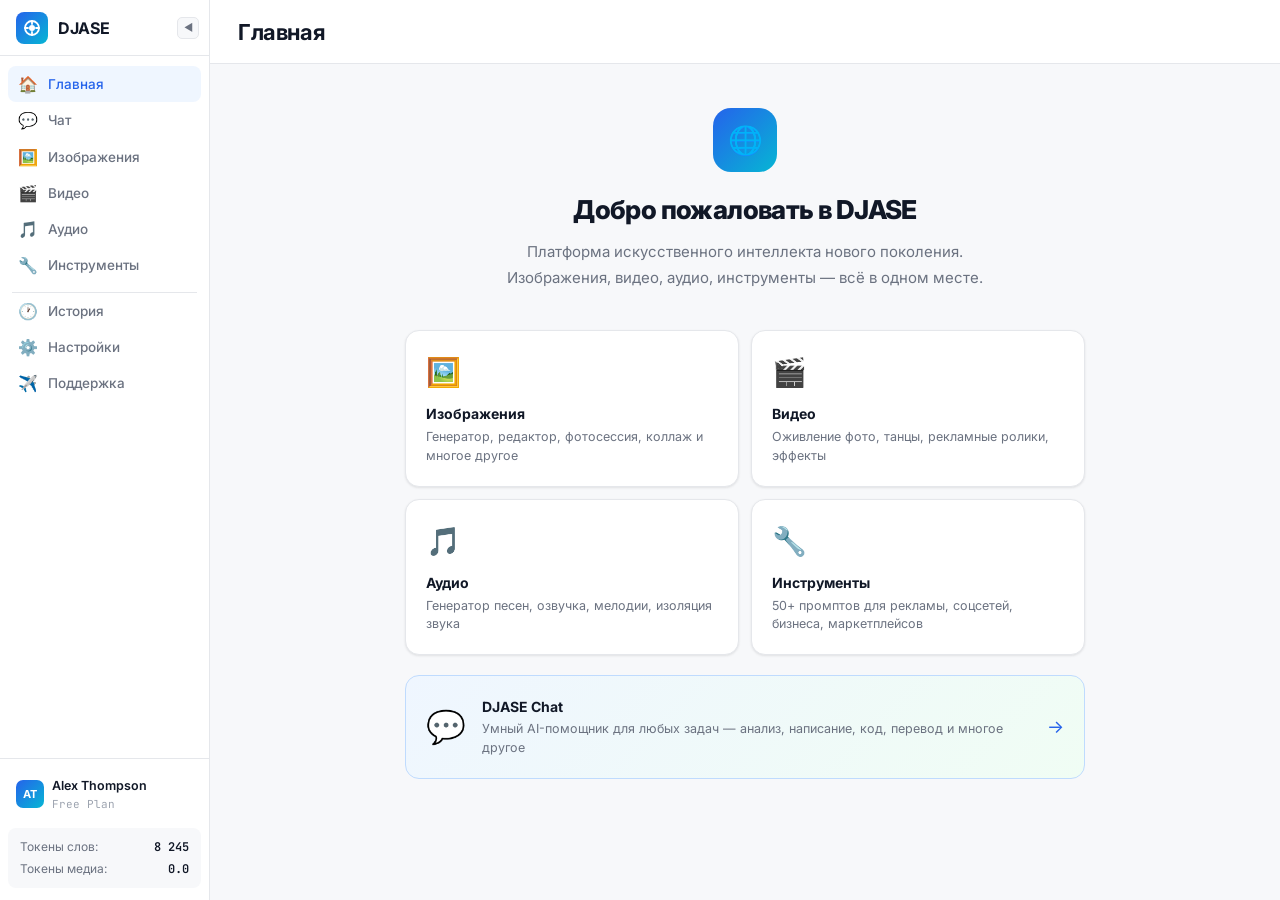
==== commit 1f182f7e: "Add files via upload" ====
--- a/dashboard.html
+++ b/dashboard.html
@@ -3,911 +3,1635 @@
 <head>
 <meta charset="UTF-8">
 <meta name="viewport" content="width=device-width, initial-scale=1.0">
-<title>Dashboard — DJASE</title>
-<link rel="stylesheet" href="css/main.css">
+<title>DJASE — AI Платформа</title>
+<link rel="preconnect" href="https://fonts.googleapis.com">
+<link href="https://fonts.googleapis.com/css2?family=Inter:wght@300;400;500;600;700&family=JetBrains+Mono:wght@400;500&display=swap" rel="stylesheet">
 <style>
-/* ── EXTRA DASHBOARD STYLES ── */
-.models-grid-dash {
+:root {
+  --bg: #f7f8fa;
+  --surface: #ffffff;
+  --sidebar-bg: #ffffff;
+  --accent: #2563eb;
+  --accent-light: #eff6ff;
+  --accent2: #06b6d4;
+  --text: #111827;
+  --text2: #6b7280;
+  --text3: #9ca3af;
+  --border: #e5e7eb;
+  --border2: #f3f4f6;
+  --shadow: 0 1px 3px rgba(0,0,0,.06), 0 1px 2px rgba(0,0,0,.04);
+  --shadow-md: 0 4px 6px -1px rgba(0,0,0,.07), 0 2px 4px -1px rgba(0,0,0,.04);
+  --shadow-lg: 0 10px 15px -3px rgba(0,0,0,.08), 0 4px 6px -2px rgba(0,0,0,.04);
+  --r: 12px;
+  --r2: 8px;
+  --sidebar-w: 210px;
+}
+
+*,*::before,*::after { box-sizing: border-box; margin: 0; padding: 0; }
+html { height: 100%; }
+body {
+  font-family: 'Inter', sans-serif;
+  background: var(--bg);
+  color: var(--text);
+  font-size: 14px;
+  line-height: 1.5;
+  height: 100%;
+  overflow: hidden;
+  -webkit-font-smoothing: antialiased;
+}
+
+::-webkit-scrollbar { width: 5px; height: 5px; }
+::-webkit-scrollbar-track { background: transparent; }
+::-webkit-scrollbar-thumb { background: #d1d5db; border-radius: 3px; }
+
+/* ══════════════════════════════════
+   LAYOUT
+══════════════════════════════════ */
+.layout { display: flex; height: 100vh; overflow: hidden; }
+
+/* ══════════════════════════════════
+   SIDEBAR
+══════════════════════════════════ */
+.sidebar {
+  width: var(--sidebar-w);
+  flex-shrink: 0;
+  background: var(--sidebar-bg);
+  border-right: 1px solid var(--border);
+  display: flex;
+  flex-direction: column;
+  height: 100vh;
+  transition: width .25s ease;
+  overflow: hidden;
+  position: relative;
+  z-index: 10;
+}
+.sidebar.collapsed { width: 56px; }
+
+.sidebar-logo {
+  height: 56px;
+  display: flex; align-items: center;
+  padding: 0 16px;
+  border-bottom: 1px solid var(--border);
+  flex-shrink: 0;
+  gap: 10px;
+  position: relative;
+}
+.logo-icon {
+  width: 32px; height: 32px;
+  background: linear-gradient(135deg, var(--accent), var(--accent2));
+  border-radius: 8px;
+  display: flex; align-items: center; justify-content: center;
+  flex-shrink: 0;
+}
+.logo-icon svg { width: 18px; height: 18px; }
+.logo-text {
+  font-weight: 700; font-size: 16px;
+  letter-spacing: -.3px;
+  white-space: nowrap;
+  transition: opacity .2s;
+}
+.sidebar.collapsed .logo-text { opacity: 0; pointer-events: none; }
+
+.sidebar-toggle {
+  position: absolute; right: 10px; top: 50%; transform: translateY(-50%);
+  width: 22px; height: 22px;
+  background: var(--bg);
+  border: 1px solid var(--border);
+  border-radius: 5px;
+  display: flex; align-items: center; justify-content: center;
+  cursor: pointer;
+  font-size: 10px;
+  color: var(--text2);
+  transition: all .15s;
+}
+.sidebar-toggle:hover { background: var(--border); }
+.sidebar.collapsed .sidebar-toggle { right: auto; left: 50%; transform: translate(-50%,-50%); }
+
+.sidebar-nav { flex: 1; overflow-y: auto; padding: 10px 8px; }
+.sidebar-nav::-webkit-scrollbar { width: 0; }
+
+.nav-section-title {
+  font-size: 10px; font-weight: 600;
+  letter-spacing: .08em; text-transform: uppercase;
+  color: var(--text3);
+  padding: 10px 8px 5px;
+  white-space: nowrap;
+  overflow: hidden;
+  transition: opacity .2s;
+}
+.sidebar.collapsed .nav-section-title { opacity: 0; }
+
+.nav-item {
+  display: flex; align-items: center; gap: 10px;
+  padding: 8px 10px;
+  border-radius: 8px;
+  cursor: pointer;
+  color: var(--text2);
+  font-size: 13.5px; font-weight: 500;
+  transition: all .15s;
+  white-space: nowrap;
+  overflow: hidden;
+  text-decoration: none;
+  position: relative;
+}
+.nav-item:hover { background: var(--bg); color: var(--text); }
+.nav-item.active { background: var(--accent-light); color: var(--accent); }
+.nav-item-icon {
+  width: 20px; height: 20px;
+  display: flex; align-items: center; justify-content: center;
+  flex-shrink: 0; font-size: 16px;
+}
+.nav-item-label { transition: opacity .2s; white-space: nowrap; }
+.sidebar.collapsed .nav-item-label { opacity: 0; pointer-events: none; }
+
+.sidebar-foot {
+  padding: 12px 8px;
+  border-top: 1px solid var(--border);
+  flex-shrink: 0;
+}
+.token-block {
+  background: var(--bg);
+  border-radius: 8px;
+  padding: 10px 12px;
+  overflow: hidden;
+  transition: opacity .2s;
+}
+.sidebar.collapsed .token-block { opacity: 0; }
+.token-row { display: flex; justify-content: space-between; align-items: center; margin-bottom: 4px; }
+.token-row:last-child { margin-bottom: 0; }
+.token-label { font-size: 12px; color: var(--text2); }
+.token-val { font-size: 12px; font-weight: 600; font-family: 'JetBrains Mono', monospace; color: var(--text); }
+
+/* ══════════════════════════════════
+   MAIN
+══════════════════════════════════ */
+.main { flex: 1; display: flex; flex-direction: column; overflow: hidden; }
+
+/* ══════════════════════════════════
+   PAGE HEADER
+══════════════════════════════════ */
+.page-head {
+  background: var(--surface);
+  border-bottom: 1px solid var(--border);
+  padding: 16px 28px 0;
+  flex-shrink: 0;
+}
+.page-head-top {
+  display: flex; align-items: center; justify-content: space-between;
+  margin-bottom: 14px;
+}
+.page-head h1 {
+  font-size: 22px; font-weight: 700;
+  letter-spacing: -.4px;
+}
+.head-actions { display: flex; gap: 8px; align-items: center; }
+
+.search-box {
+  display: flex; align-items: center; gap: 8px;
+  background: var(--bg);
+  border: 1px solid var(--border);
+  border-radius: 8px;
+  padding: 7px 12px;
+  min-width: 200px;
+}
+.search-box input {
+  background: none; border: none; outline: none;
+  font-family: inherit; font-size: 13px;
+  color: var(--text); width: 100%;
+}
+.search-box input::placeholder { color: var(--text3); }
+.search-icon { color: var(--text3); font-size: 14px; flex-shrink: 0; }
+
+/* Filter tabs */
+.filter-tabs {
+  display: flex; gap: 4px;
+  overflow-x: auto;
+  padding-bottom: 0;
+}
+.filter-tabs::-webkit-scrollbar { height: 0; }
+.filter-tab {
+  display: flex; align-items: center; gap: 6px;
+  padding: 8px 14px;
+  border-radius: 8px 8px 0 0;
+  font-size: 13px; font-weight: 500;
+  cursor: pointer;
+  color: var(--text2);
+  border-bottom: 2px solid transparent;
+  transition: all .15s;
+  white-space: nowrap;
+  flex-shrink: 0;
+}
+.filter-tab:hover { color: var(--text); background: var(--bg); }
+.filter-tab.active { color: var(--accent); border-bottom-color: var(--accent); background: var(--accent-light); }
+.filter-tab-icon { font-size: 14px; }
+
+/* ══════════════════════════════════
+   CONTENT AREA
+══════════════════════════════════ */
+.content {
+  flex: 1;
+  overflow-y: auto;
+  padding: 24px 28px;
+}
+.content::-webkit-scrollbar { width: 5px; }
+
+/* page switching */
+.page { display: none; }
+.page.active { display: block; }
+
+/* ══════════════════════════════════
+   TOOL CARDS GRID (Images/Video/Audio)
+══════════════════════════════════ */
+.tools-grid {
   display: grid;
-  grid-template-columns: repeat(auto-fill, minmax(280px,1fr));
+  grid-template-columns: repeat(auto-fill, minmax(220px, 1fr));
   gap: 16px;
 }
 
-/* image gallery */
-.img-gallery {
-  display: grid;
-  grid-template-columns: repeat(auto-fill, minmax(220px,1fr));
-  gap: 14px;
-  margin-top: 20px;
-}
-.img-card {
-  aspect-ratio: 1;
-  border-radius: 14px;
+.tool-card {
+  background: var(--surface);
+  border: 1px solid var(--border);
+  border-radius: var(--r);
   overflow: hidden;
-  border: 1.5px solid var(--border2);
+  cursor: pointer;
+  transition: all .2s;
+  box-shadow: var(--shadow);
+}
+.tool-card:hover {
+  transform: translateY(-2px);
+  box-shadow: var(--shadow-lg);
+  border-color: #d1d5db;
+}
+
+.tool-card-thumb {
+  width: 100%; aspect-ratio: 16/10;
+  background: var(--bg);
   position: relative;
-  background: var(--bg3);
-  cursor: pointer;
-}
-.img-card-inner {
+  overflow: hidden;
+  display: flex; align-items: center; justify-content: center;
+}
+.tool-card-thumb img {
+  width: 100%; height: 100%;
+  object-fit: cover;
+}
+.tool-card-thumb-placeholder {
   width: 100%; height: 100%;
   display: flex; align-items: center; justify-content: center;
-  flex-direction: column; gap: 8px;
-}
-.img-card-overlay {
-  position: absolute; inset: 0;
-  background: rgba(0,0,0,.45);
-  display: none; align-items: center; justify-content: center;
-  gap: 8px;
-}
-.img-card:hover .img-card-overlay { display: flex; }
-
-/* code editor */
-.code-split {
+  font-size: 36px;
+}
+
+/* gradient overlays matching the screenshots */
+.thumb-gradient-1 { background: linear-gradient(135deg, #1e3a5f 0%, #0ea5e9 100%); }
+.thumb-gradient-2 { background: linear-gradient(135deg, #4f46e5 0%, #818cf8 100%); }
+.thumb-gradient-3 { background: linear-gradient(135deg, #0f766e 0%, #34d399 100%); }
+.thumb-gradient-4 { background: linear-gradient(135deg, #7c3aed 0%, #c4b5fd 100%); }
+.thumb-gradient-5 { background: linear-gradient(135deg, #be185d 0%, #f9a8d4 100%); }
+.thumb-gradient-6 { background: linear-gradient(135deg, #92400e 0%, #fbbf24 100%); }
+.thumb-gradient-7 { background: linear-gradient(135deg, #1d4ed8 0%, #60a5fa 100%); }
+.thumb-gradient-8 { background: linear-gradient(135deg, #065f46 0%, #6ee7b7 100%); }
+.thumb-gradient-9 { background: linear-gradient(135deg, #831843 0%, #fb7185 100%); }
+.thumb-gradient-10 { background: linear-gradient(135deg, #1e40af 0%, #93c5fd 100%); }
+.thumb-gradient-11 { background: linear-gradient(135deg, #374151 0%, #9ca3af 100%); }
+.thumb-gradient-12 { background: linear-gradient(135deg, #7f1d1d 0%, #fca5a5 100%); }
+
+.thumb-badge {
+  position: absolute; top: 8px; right: 8px;
+  background: rgba(255,255,255,.15);
+  backdrop-filter: blur(4px);
+  border: 1px solid rgba(255,255,255,.2);
+  border-radius: 20px;
+  padding: 2px 8px;
+  font-size: 10px; font-weight: 600;
+  color: white;
+  letter-spacing: .03em;
+}
+.thumb-badge.new-badge { background: rgba(34,197,94,.85); border-color: rgba(34,197,94,.5); }
+
+.tool-card-body { padding: 12px 14px 14px; }
+.tool-card-name {
+  font-size: 13.5px; font-weight: 600;
+  margin-bottom: 4px; color: var(--text);
+  white-space: nowrap; overflow: hidden; text-overflow: ellipsis;
+}
+.tool-card-desc {
+  font-size: 12px; color: var(--text2);
+  line-height: 1.5;
+  display: -webkit-box;
+  -webkit-line-clamp: 2;
+  -webkit-box-orient: vertical;
+  overflow: hidden;
+}
+
+/* ══════════════════════════════════
+   TOOLS PAGE (Инструменты list)
+══════════════════════════════════ */
+.tools-section { margin-bottom: 28px; }
+.tools-section-title {
+  font-size: 15px; font-weight: 700;
+  margin-bottom: 12px;
+  letter-spacing: -.2px;
+  display: flex; align-items: center; gap: 8px;
+}
+.tools-section-title::after {
+  content: '';
+  flex: 1; height: 1px;
+  background: var(--border);
+  margin-left: 4px;
+}
+.tools-list-grid {
   display: grid;
-  grid-template-columns: 1fr 1fr;
-  gap: 18px;
-  height: calc(100vh - 200px);
-  min-height: 400px;
-}
-.code-pane {
+  grid-template-columns: repeat(4, 1fr);
+  gap: 2px;
+}
+.tool-list-item {
+  display: flex; align-items: center; gap: 9px;
+  padding: 9px 12px;
+  border-radius: 8px;
+  cursor: pointer;
+  color: var(--text);
+  font-size: 13px;
+  transition: all .15s;
+}
+.tool-list-item:hover { background: var(--accent-light); color: var(--accent); }
+.tool-list-icon { width: 20px; height: 20px; flex-shrink: 0; font-size: 15px; display: flex; align-items: center; }
+
+/* ══════════════════════════════════
+   CHAT PAGE
+══════════════════════════════════ */
+.chat-layout {
+  display: flex;
+  height: 100%;
+  flex-direction: column;
+}
+.chat-messages-area {
+  flex: 1;
+  overflow-y: auto;
+  padding: 24px 0;
+}
+.chat-welcome {
+  max-width: 580px; margin: 0 auto;
+  text-align: center;
+  padding: 48px 28px 28px;
+}
+.chat-welcome-icon {
+  width: 60px; height: 60px; margin: 0 auto 18px;
+  background: linear-gradient(135deg, var(--accent), var(--accent2));
+  border-radius: 16px;
+  display: flex; align-items: center; justify-content: center;
+  font-size: 28px;
+}
+.chat-welcome h2 { font-size: 22px; font-weight: 700; letter-spacing: -.4px; margin-bottom: 8px; }
+.chat-welcome p { font-size: 14px; color: var(--text2); line-height: 1.6; }
+
+.chat-suggestions {
+  display: grid; grid-template-columns: 1fr 1fr;
+  gap: 10px; max-width: 580px; margin: 20px auto;
+  padding: 0 28px;
+}
+.chat-sugg {
   background: var(--surface);
-  border: 1.5px solid var(--border2);
-  border-radius: 14px;
-  display: flex; flex-direction: column;
-  overflow: hidden;
-}
-.code-pane-head {
-  padding: 12px 16px;
-  border-bottom: 1px solid var(--border2);
-  display: flex; align-items: center; gap: 10px;
+  border: 1px solid var(--border);
+  border-radius: 10px; padding: 13px 15px;
+  cursor: pointer; transition: all .18s; text-align: left;
+  box-shadow: var(--shadow);
+}
+.chat-sugg:hover { border-color: #bfdbfe; background: var(--accent-light); }
+.chat-sugg-icon { font-size: 18px; margin-bottom: 7px; }
+.chat-sugg-txt { font-size: 12.5px; color: var(--text2); line-height: 1.5; }
+
+.msg-wrap { max-width: 760px; margin: 0 auto; padding: 4px 28px; }
+.message { display: flex; gap: 12px; margin-bottom: 2px; }
+.message.user { flex-direction: row-reverse; }
+.msg-av {
+  width: 28px; height: 28px; border-radius: 7px;
+  flex-shrink: 0; display: flex; align-items: center; justify-content: center;
+  font-size: 12px; font-weight: 700; margin-top: 3px;
+}
+.msg-av.ai { background: linear-gradient(135deg, var(--accent), var(--accent2)); color: white; font-size: 14px; }
+.msg-av.usr { background: linear-gradient(135deg, #7c3aed, #a855f7); color: white; }
+.msg-body { max-width: 72%; }
+.msg-bubble {
+  padding: 10px 14px; border-radius: 12px;
+  font-size: 14px; line-height: 1.7;
+}
+.message.ai .msg-bubble {
+  background: var(--surface); border: 1px solid var(--border);
+  border-radius: 4px 12px 12px 12px; box-shadow: var(--shadow);
+}
+.message.user .msg-bubble {
+  background: var(--accent); color: white;
+  border-radius: 12px 4px 12px 12px;
+}
+.msg-time { font-size: 11px; color: var(--text3); font-family: 'JetBrains Mono', monospace; margin-top: 4px; padding: 0 2px; }
+
+.typing { display: flex; gap: 4px; align-items: center; padding: 12px 14px; }
+.typing-dot {
+  width: 6px; height: 6px; border-radius: 50%;
+  background: var(--text3);
+  animation: td 1.2s ease-in-out infinite;
+}
+.typing-dot:nth-child(2) { animation-delay: .2s; }
+.typing-dot:nth-child(3) { animation-delay: .4s; }
+@keyframes td {
+  0%,60%,100% { transform: translateY(0); opacity: .4; }
+  30% { transform: translateY(-5px); opacity: 1; }
+}
+
+.chat-input-wrap {
+  padding: 12px 28px 20px;
+  background: var(--surface);
+  border-top: 1px solid var(--border);
+  max-width: 760px; width: 100%; margin: 0 auto;
   flex-shrink: 0;
 }
-.code-editor-area {
-  flex: 1; overflow: auto;
-  padding: 16px;
-  font-family: var(--font-mono);
-  font-size: 13px; line-height: 1.7;
-  color: #0d6e41;
-  background: none;
-  border: none; outline: none; resize: none;
-  white-space: pre;
-}
-.code-output-area {
-  flex: 1; overflow-y: auto;
-  padding: 16px;
-  font-size: 13.5px; line-height: 1.7;
-  color: var(--text2);
-}
-
-/* docs */
-.drop-zone {
-  border: 2px dashed var(--border);
-  border-radius: 16px;
-  padding: 56px 40px;
-  text-align: center;
-  cursor: pointer;
-  transition: all .2s;
-  background: rgba(255,92,53,.01);
-}
-.drop-zone:hover, .drop-zone.drag { border-color: var(--accent); background: rgba(255,92,53,.03); }
-
-/* api */
-.endpoint-row {
+.chat-input-box {
+  background: var(--bg);
+  border: 1.5px solid var(--border);
+  border-radius: 14px; padding: 11px 14px 9px;
+  transition: border-color .18s, box-shadow .18s;
+}
+.chat-input-box:focus-within { border-color: #93c5fd; box-shadow: 0 0 0 3px rgba(37,99,235,.08); }
+.chat-textarea {
+  width: 100%; background: none; border: none; outline: none;
+  font-family: inherit; font-size: 14px; color: var(--text);
+  line-height: 1.6; resize: none;
+  min-height: 24px; max-height: 160px; overflow-y: auto;
+}
+.chat-textarea::placeholder { color: var(--text3); }
+.chat-input-footer {
+  display: flex; align-items: center; gap: 6px;
+  padding-top: 8px; border-top: 1px solid var(--border);
+  margin-top: 8px;
+}
+.send-btn {
+  width: 32px; height: 32px; border-radius: 8px;
+  background: var(--accent); border: none; cursor: pointer;
+  display: flex; align-items: center; justify-content: center;
+  color: white; font-size: 14px;
+  transition: all .15s; flex-shrink: 0;
+}
+.send-btn:hover { background: #1d4ed8; }
+.send-btn:disabled { opacity: .35; pointer-events: none; }
+.attach-btn {
+  width: 28px; height: 28px; border-radius: 6px;
+  background: none; border: none; cursor: pointer;
+  color: var(--text3); font-size: 14px;
+  display: flex; align-items: center; justify-content: center;
+  transition: all .15s;
+}
+.attach-btn:hover { background: var(--border); color: var(--text2); }
+
+/* ══════════════════════════════════
+   MODEL SELECT PILL (topbar)
+══════════════════════════════════ */
+.model-select-pill {
+  display: flex; align-items: center; gap: 7px;
+  background: var(--bg);
+  border: 1px solid var(--border);
+  border-radius: 8px; padding: 6px 12px;
+  font-size: 13px; font-weight: 500;
+  cursor: pointer; transition: all .15s;
+}
+.model-select-pill:hover { background: var(--border); }
+.model-dot {
+  width: 7px; height: 7px; border-radius: 50%;
+  background: #22c55e;
+  box-shadow: 0 0 0 2px rgba(34,197,94,.2);
+  animation: blink 2.5s ease-in-out infinite;
+}
+@keyframes blink { 0%,100%{opacity:1} 50%{opacity:.4} }
+
+/* ══════════════════════════════════
+   HISTORY PAGE
+══════════════════════════════════ */
+.history-list { display: flex; flex-direction: column; gap: 8px; }
+.history-card {
+  background: var(--surface);
+  border: 1px solid var(--border);
+  border-radius: 10px; padding: 14px 18px;
+  display: flex; align-items: center; gap: 14px;
+  cursor: pointer; transition: all .15s; box-shadow: var(--shadow);
+}
+.history-card:hover { border-color: #bfdbfe; box-shadow: var(--shadow-md); }
+.history-card-icon {
+  width: 36px; height: 36px; border-radius: 9px;
+  display: flex; align-items: center; justify-content: center;
+  font-size: 18px; flex-shrink: 0;
+}
+.history-card-title { font-size: 13.5px; font-weight: 600; margin-bottom: 2px; }
+.history-card-meta { font-size: 12px; color: var(--text2); }
+.history-card-type {
+  margin-left: auto; flex-shrink: 0;
+  font-size: 11px; font-weight: 500;
+  padding: 3px 9px; border-radius: 20px;
+}
+
+/* ══════════════════════════════════
+   SETTINGS PAGE
+══════════════════════════════════ */
+.settings-grid { display: grid; grid-template-columns: 220px 1fr; gap: 20px; }
+.settings-nav { display: flex; flex-direction: column; gap: 2px; }
+.settings-nav-item {
+  display: flex; align-items: center; gap: 9px;
+  padding: 9px 12px; border-radius: 8px;
+  cursor: pointer; font-size: 13.5px; font-weight: 500;
+  color: var(--text2); transition: all .15s;
+}
+.settings-nav-item:hover { background: var(--bg); color: var(--text); }
+.settings-nav-item.active { background: var(--accent-light); color: var(--accent); }
+
+.settings-card {
+  background: var(--surface);
+  border: 1px solid var(--border);
+  border-radius: var(--r); overflow: hidden; margin-bottom: 16px;
+  box-shadow: var(--shadow);
+}
+.settings-card-header {
+  padding: 16px 20px;
+  border-bottom: 1px solid var(--border);
+  font-size: 14px; font-weight: 700;
+  letter-spacing: -.2px;
+  display: flex; align-items: center; justify-content: space-between;
+}
+.settings-card-body { padding: 20px; }
+.settings-row {
+  display: flex; align-items: center; justify-content: space-between;
+  padding: 13px 0; border-bottom: 1px solid var(--border2);
+}
+.settings-row:last-child { border-bottom: none; padding-bottom: 0; }
+.settings-row:first-child { padding-top: 0; }
+.settings-row-lbl { font-size: 13.5px; font-weight: 500; margin-bottom: 2px; }
+.settings-row-hint { font-size: 12px; color: var(--text3); }
+
+.toggle {
+  width: 40px; height: 22px; border-radius: 11px;
+  background: #d1d5db;
+  cursor: pointer; position: relative; transition: background .2s; flex-shrink: 0;
+}
+.toggle.on { background: var(--accent); }
+.toggle::after {
+  content: '';
+  position: absolute;
+  width: 16px; height: 16px; border-radius: 50%;
+  background: white;
+  top: 3px; left: 3px;
+  box-shadow: 0 1px 3px rgba(0,0,0,.2);
+  transition: left .2s;
+}
+.toggle.on::after { left: 21px; }
+
+/* ══════════════════════════════════
+   FORM ELEMENTS
+══════════════════════════════════ */
+.input {
+  background: var(--bg);
+  border: 1.5px solid var(--border);
+  border-radius: 8px; padding: 9px 12px;
+  font-family: inherit; font-size: 13.5px;
+  color: var(--text); outline: none; width: 100%;
+  transition: border-color .15s, box-shadow .15s;
+}
+.input:focus { border-color: var(--accent); box-shadow: 0 0 0 3px rgba(37,99,235,.08); }
+.input::placeholder { color: var(--text3); }
+
+.select-field {
+  background: var(--bg); border: 1.5px solid var(--border);
+  border-radius: 8px; padding: 8px 12px;
+  font-family: inherit; font-size: 13px; color: var(--text);
+  outline: none; appearance: none; cursor: pointer;
+  transition: border-color .15s;
+}
+.select-field:focus { border-color: var(--accent); }
+
+.label { display: block; font-size: 12.5px; font-weight: 500; color: var(--text2); margin-bottom: 5px; }
+.form-group { margin-bottom: 14px; }
+.form-row { display: grid; grid-template-columns: 1fr 1fr; gap: 12px; }
+
+/* ══════════════════════════════════
+   BUTTONS
+══════════════════════════════════ */
+.btn {
+  display: inline-flex; align-items: center; gap: 6px;
+  padding: 8px 16px; border-radius: 8px;
+  font-size: 13px; font-weight: 600; font-family: inherit;
+  cursor: pointer; border: none; transition: all .15s;
+  text-decoration: none; letter-spacing: -.01em;
+}
+.btn-sm { padding: 6px 12px; font-size: 12px; border-radius: 7px; }
+.btn-lg { padding: 11px 22px; font-size: 14px; border-radius: 10px; }
+.btn-full { width: 100%; justify-content: center; }
+
+.btn-primary { background: var(--accent); color: white; }
+.btn-primary:hover { background: #1d4ed8; }
+.btn-ghost { background: var(--bg); color: var(--text2); border: 1px solid var(--border); }
+.btn-ghost:hover { background: var(--border); color: var(--text); }
+.btn-danger { background: rgba(220,38,38,.06); color: #dc2626; border: 1px solid rgba(220,38,38,.15); }
+.btn-danger:hover { background: rgba(220,38,38,.1); }
+.btn:disabled { opacity: .4; pointer-events: none; }
+
+/* ══════════════════════════════════
+   BADGE
+══════════════════════════════════ */
+.badge {
+  display: inline-flex; align-items: center; gap: 4px;
+  padding: 2px 8px; border-radius: 20px;
+  font-size: 11px; font-weight: 600;
+}
+.badge-blue { background: #eff6ff; color: var(--accent); }
+.badge-green { background: #f0fdf4; color: #16a34a; }
+.badge-amber { background: #fffbeb; color: #d97706; }
+.badge-red { background: #fef2f2; color: #dc2626; }
+.badge-purple { background: #faf5ff; color: #7c3aed; }
+.badge-gray { background: var(--bg); color: var(--text2); }
+
+/* ══════════════════════════════════
+   MODAL
+══════════════════════════════════ */
+.modal-bg {
+  display: none; position: fixed; inset: 0;
+  background: rgba(0,0,0,.3);
+  backdrop-filter: blur(4px);
+  z-index: 500;
+  align-items: center; justify-content: center;
+  padding: 20px;
+}
+.modal-bg.open { display: flex; }
+.modal {
+  background: var(--surface);
+  border-radius: 16px; padding: 28px;
+  width: 100%; max-width: 440px;
+  position: relative;
+  box-shadow: 0 20px 60px rgba(0,0,0,.15);
+  animation: mIn .18s ease;
+}
+@keyframes mIn { from{transform:translateY(10px) scale(.98);opacity:0} to{transform:none;opacity:1} }
+.modal-close {
+  position: absolute; top: 16px; right: 16px;
+  width: 26px; height: 26px; border-radius: 6px;
+  background: var(--bg); border: none; cursor: pointer;
+  font-size: 14px; color: var(--text2);
+  display: flex; align-items: center; justify-content: center;
+  transition: all .12s;
+}
+.modal-close:hover { background: var(--border); }
+.modal-title { font-size: 18px; font-weight: 700; letter-spacing: -.3px; margin-bottom: 5px; }
+.modal-sub { font-size: 13px; color: var(--text2); margin-bottom: 20px; line-height: 1.5; }
+
+/* ══════════════════════════════════
+   TOAST
+══════════════════════════════════ */
+#toasts {
+  position: fixed; bottom: 24px; right: 24px;
+  display: flex; flex-direction: column; gap: 8px; z-index: 9999;
+}
+.toast {
+  background: #111827; color: white;
+  padding: 11px 16px; border-radius: 10px;
+  font-size: 13px; font-weight: 500;
+  box-shadow: 0 8px 24px rgba(0,0,0,.2);
+  animation: tIn .2s cubic-bezier(.34,1.56,.64,1);
+  max-width: 320px;
+}
+.toast.success { background: #15803d; }
+.toast.error { background: #b91c1c; }
+.toast.info { background: #1d4ed8; }
+@keyframes tIn { from{transform:translateX(12px);opacity:0} to{transform:none;opacity:1} }
+
+/* ══════════════════════════════════
+   TOOL MODAL (when clicking a tool)
+══════════════════════════════════ */
+.tool-modal-thumb {
+  width: 100%; aspect-ratio: 16/9;
+  border-radius: 10px; overflow: hidden;
+  margin-bottom: 18px;
+  display: flex; align-items: center; justify-content: center;
+  font-size: 52px;
+}
+.tool-modal-desc { font-size: 14px; color: var(--text2); line-height: 1.6; margin-bottom: 20px; }
+.tool-modal-options { display: flex; flex-direction: column; gap: 10px; }
+.tool-option {
+  background: var(--bg); border: 1.5px solid var(--border);
+  border-radius: 10px; padding: 12px 14px;
+  cursor: pointer; transition: all .15s;
   display: flex; align-items: center; gap: 12px;
-  padding: 12px 16px;
-  background: var(--bg2);
-  border-radius: 10px; margin-bottom: 8px;
-}
-.method-tag {
-  font-family: var(--font-mono); font-size: 11px; font-weight: 700;
-  padding: 3px 8px; border-radius: 6px; flex-shrink: 0;
-  letter-spacing: .04em;
-}
-.method-get  { background: rgba(34,160,107,.1); color: var(--green); }
-.method-post { background: rgba(45,110,245,.1); color: var(--accent3); }
-.method-del  { background: rgba(220,38,38,.1); color: #dc2626; }
-
-/* billing ring */
-.ring-wrap { position: relative; width: 100px; height: 100px; flex-shrink: 0; }
-.ring-wrap svg { transform: rotate(-90deg); }
-.ring-txt {
-  position: absolute; inset: 0;
+}
+.tool-option:hover { border-color: #93c5fd; background: var(--accent-light); }
+.tool-option-icon { font-size: 20px; flex-shrink: 0; }
+.tool-option-name { font-size: 13.5px; font-weight: 600; margin-bottom: 2px; }
+.tool-option-hint { font-size: 12px; color: var(--text2); }
+
+/* profile page */
+.profile-grid { display: grid; grid-template-columns: 240px 1fr; gap: 20px; }
+.profile-card {
+  background: var(--surface); border: 1px solid var(--border);
+  border-radius: var(--r); padding: 24px 20px; text-align: center;
+  box-shadow: var(--shadow);
+}
+.profile-av {
+  width: 72px; height: 72px; border-radius: 18px;
+  background: linear-gradient(135deg, var(--accent), var(--accent2));
   display: flex; align-items: center; justify-content: center;
-  font-family: var(--font-disp); font-size: 18px; font-weight: 700;
-  color: var(--accent);
-}
-
-/* profile avatar upload hover */
-.av-upload-wrap { position: relative; display: inline-block; cursor: pointer; }
-.av-upload-hover {
-  position: absolute; inset: 0; border-radius: 20px;
-  background: rgba(0,0,0,.4);
-  display: none; align-items: center; justify-content: center;
-  font-size: 20px; color: white;
-}
-.av-upload-wrap:hover .av-upload-hover { display: flex; }
+  font-size: 26px; font-weight: 700; color: white;
+  margin: 0 auto 12px;
+}
+.profile-name { font-size: 17px; font-weight: 700; margin-bottom: 3px; }
+.profile-email { font-size: 13px; color: var(--text2); margin-bottom: 12px; }
+
+.stat-grid { display: grid; grid-template-columns: 1fr 1fr; gap: 8px; margin-top: 16px; padding-top: 16px; border-top: 1px solid var(--border); }
+.stat-item { background: var(--bg); border-radius: 8px; padding: 10px; text-align: center; }
+.stat-n { font-size: 20px; font-weight: 700; color: var(--accent); letter-spacing: -.5px; }
+.stat-l { font-size: 11px; color: var(--text3); margin-top: 1px; font-family: 'JetBrains Mono', monospace; }
+
+/* usage */
+.usage-wrap { margin-bottom: 10px; }
+.usage-head { display: flex; justify-content: space-between; font-size: 12px; color: var(--text2); margin-bottom: 5px; font-family: 'JetBrains Mono', monospace; }
+.usage-track { height: 5px; background: var(--border); border-radius: 3px; overflow: hidden; }
+.usage-fill { height: 100%; border-radius: 3px; background: linear-gradient(90deg, var(--accent), var(--accent2)); transition: width .5s; }
+.usage-fill.amber { background: linear-gradient(90deg, #f59e0b, #fbbf24); }
+.usage-fill.green { background: linear-gradient(90deg, #16a34a, #4ade80); }
+
+/* dropdown */
+.dd { position: relative; display: inline-block; }
+.dd-menu {
+  display: none; position: absolute;
+  top: calc(100%+5px); right: 0;
+  background: var(--surface); border: 1px solid var(--border);
+  border-radius: 10px; padding: 5px; min-width: 170px;
+  box-shadow: var(--shadow-lg); z-index: 200;
+  animation: dIn .12s ease;
+}
+@keyframes dIn { from{transform:translateY(-4px);opacity:0} to{transform:none;opacity:1} }
+.dd.open .dd-menu { display: block; }
+.dd-item {
+  display: flex; align-items: center; gap: 9px;
+  padding: 8px 11px; border-radius: 7px;
+  font-size: 13px; color: var(--text2);
+  cursor: pointer; transition: all .12s;
+}
+.dd-item:hover { background: var(--bg); color: var(--text); }
+.dd-item.red { color: #dc2626; }
+.dd-item.red:hover { background: #fef2f2; }
+.dd-sep { height: 1px; background: var(--border); margin: 4px 0; }
+
+/* user row in sidebar */
+.user-row {
+  display: flex; align-items: center; gap: 8px;
+  padding: 6px 8px; border-radius: 8px; cursor: pointer;
+  transition: background .12s; margin-bottom: 0;
+}
+.user-row:hover { background: var(--bg); }
+.user-av {
+  width: 28px; height: 28px; border-radius: 7px;
+  background: linear-gradient(135deg, var(--accent), var(--accent2));
+  display: flex; align-items: center; justify-content: center;
+  font-size: 11px; font-weight: 700; color: white;
+  flex-shrink: 0;
+}
+.user-info { flex: 1; min-width: 0; transition: opacity .2s; }
+.sidebar.collapsed .user-info { opacity: 0; pointer-events: none; }
+.user-name { font-size: 12.5px; font-weight: 600; white-space: nowrap; overflow: hidden; text-overflow: ellipsis; }
+.user-plan { font-size: 11px; color: var(--text3); font-family: 'JetBrains Mono', monospace; }
+
+@media (max-width: 900px) {
+  .tools-list-grid { grid-template-columns: repeat(2,1fr); }
+  .profile-grid { grid-template-columns: 1fr; }
+  .settings-grid { grid-template-columns: 1fr; }
+}
 </style>
 </head>
 <body>
 
-<div class="app-layout">
-  <!-- ════════ SIDEBAR ════════ -->
-  <aside class="sidebar">
-    <div class="sidebar-head">
-      <a href="index.html" class="logo" style="font-size:17px">
-        <div class="logo-icon" style="width:28px;height:28px;border-radius:8px"><div class="logo-icon-dot" style="width:5px;height:5px"></div></div>
-        DJASE
-      </a>
-      <button class="new-chat-btn" onclick="newChat()" title="Новый чат">+</button>
-    </div>
-
-    <div class="sidebar-scroll">
-      <div class="sidebar-section-lbl">Навигация</div>
-      <a class="nav-link active" onclick="showPage('chat')">
-        <i class="nav-link-icon">💬</i><span>Чат</span>
-      </a>
-      <a class="nav-link" onclick="showPage('models')">
-        <i class="nav-link-icon">🧠</i><span>Модели</span>
-      </a>
-      <a class="nav-link" onclick="showPage('images')">
-        <i class="nav-link-icon">🎨</i><span>Изображения</span>
-      </a>
-      <a class="nav-link" onclick="showPage('code')">
-        <i class="nav-link-icon">💻</i><span>Code Studio</span>
-      </a>
-      <a class="nav-link" onclick="showPage('docs')">
-        <i class="nav-link-icon">📄</i><span>Документы</span>
-      </a>
-      <a class="nav-link" onclick="showPage('api')">
-        <i class="nav-link-icon">🔌</i><span>API</span>
-        <span class="nav-link-tag">Dev</span>
-      </a>
-
-      <div class="sidebar-section-lbl" style="margin-top:8px">История</div>
-      <div class="history-item" onclick="loadChat(0)">
-        <span style="font-size:12px;opacity:.5">💬</span>
-        <span>Анализ бизнес-плана стартапа</span>
-      </div>
-      <div class="history-item" onclick="loadChat(1)">
-        <span style="font-size:12px;opacity:.5">💻</span>
-        <span>Python скрипт парсинга данных</span>
-      </div>
-      <div class="history-item" onclick="loadChat(2)">
-        <span style="font-size:12px;opacity:.5">💬</span>
-        <span>Перевод документации на русский</span>
-      </div>
-      <div class="history-item" onclick="loadChat(3)">
-        <span style="font-size:12px;opacity:.5">🎨</span>
-        <span>Логотип для tech-стартапа</span>
-      </div>
-      <div class="history-item" onclick="loadChat(4)">
-        <span style="font-size:12px;opacity:.5">💬</span>
-        <span>SEO-статья про AI-инструменты</span>
-      </div>
-    </div>
-
-    <div class="sidebar-foot">
-      <div class="dd-wrap" id="user-dd">
-        <div class="user-row" onclick="toggleDD('user-dd')">
-          <div class="user-av" data-user-av>AT</div>
-          <div class="user-info">
-            <div class="user-name-txt" data-user-name>Alex Thompson</div>
-            <div class="user-plan-txt" data-user-plan>Free Plan</div>
-          </div>
-          <span style="color:var(--text3);font-size:14px;flex-shrink:0">⋯</span>
+<div class="layout">
+
+<!-- ════════════════════ SIDEBAR ════════════════════ -->
+<aside class="sidebar" id="sidebar">
+  <div class="sidebar-logo">
+    <div class="logo-icon">
+      <svg viewBox="0 0 18 18" fill="none" xmlns="http://www.w3.org/2000/svg">
+        <circle cx="9" cy="9" r="7" stroke="white" stroke-width="1.8"/>
+        <circle cx="9" cy="9" r="3" fill="white"/>
+        <line x1="9" y1="2" x2="9" y2="5" stroke="white" stroke-width="1.8" stroke-linecap="round"/>
+        <line x1="9" y1="13" x2="9" y2="16" stroke="white" stroke-width="1.8" stroke-linecap="round"/>
+        <line x1="2" y1="9" x2="5" y2="9" stroke="white" stroke-width="1.8" stroke-linecap="round"/>
+        <line x1="13" y1="9" x2="16" y2="9" stroke="white" stroke-width="1.8" stroke-linecap="round"/>
+      </svg>
+    </div>
+    <span class="logo-text">DJASE</span>
+    <div class="sidebar-toggle" onclick="toggleSidebar()" id="sb-toggle">◀</div>
+  </div>
+
+  <div class="sidebar-nav">
+    <div class="nav-item active" onclick="showPage('main','Главная')">
+      <span class="nav-item-icon">🏠</span>
+      <span class="nav-item-label">Главная</span>
+    </div>
+    <div class="nav-item" onclick="showPage('chat','Чат')">
+      <span class="nav-item-icon">💬</span>
+      <span class="nav-item-label">Чат</span>
+    </div>
+    <div class="nav-item" onclick="showPage('images','Изображения')">
+      <span class="nav-item-icon">🖼️</span>
+      <span class="nav-item-label">Изображения</span>
+    </div>
+    <div class="nav-item" onclick="showPage('video','Видео')">
+      <span class="nav-item-icon">🎬</span>
+      <span class="nav-item-label">Видео</span>
+    </div>
+    <div class="nav-item" onclick="showPage('audio','Аудио')">
+      <span class="nav-item-icon">🎵</span>
+      <span class="nav-item-label">Аудио</span>
+    </div>
+    <div class="nav-item" onclick="showPage('tools','Инструменты')">
+      <span class="nav-item-icon">🔧</span>
+      <span class="nav-item-label">Инструменты</span>
+    </div>
+
+    <div style="height:8px"></div>
+    <div style="height:1px;background:var(--border);margin:0 4px"></div>
+
+    <div class="nav-item" onclick="showPage('history','История')">
+      <span class="nav-item-icon">🕐</span>
+      <span class="nav-item-label">История</span>
+    </div>
+    <div class="nav-item" onclick="showPage('settings','Настройки')">
+      <span class="nav-item-icon">⚙️</span>
+      <span class="nav-item-label">Настройки</span>
+    </div>
+    <div class="nav-item" onclick="toast('Открываем поддержку...','info')">
+      <span class="nav-item-icon">✈️</span>
+      <span class="nav-item-label">Поддержка</span>
+    </div>
+  </div>
+
+  <div class="sidebar-foot">
+    <div class="dd" id="user-dd" style="width:100%;margin-bottom:10px">
+      <div class="user-row" onclick="toggleDD('user-dd')">
+        <div class="user-av" id="s-av">AT</div>
+        <div class="user-info">
+          <div class="user-name" id="s-name">Alex Thompson</div>
+          <div class="user-plan">Free Plan</div>
         </div>
-        <div class="dd-menu">
-          <div class="dd-item" onclick="showPage('profile')">👤 Профиль</div>
-          <div class="dd-item" onclick="showPage('billing')">💳 Тарифы</div>
-          <div class="dd-item" onclick="showPage('settings')">⚙️ Настройки</div>
-          <div class="dd-sep"></div>
-          <div class="dd-item danger" onclick="logout()">🚪 Выйти</div>
+      </div>
+      <div class="dd-menu">
+        <div class="dd-item" onclick="showPage('profile','Профиль')">👤 Профиль</div>
+        <div class="dd-item" onclick="showPage('billing','Тарифы')">💳 Тарифы</div>
+        <div class="dd-item" onclick="showPage('settings','Настройки')">⚙️ Настройки</div>
+        <div class="dd-sep"></div>
+        <div class="dd-item red" onclick="goLogout()">🚪 Выйти</div>
+      </div>
+    </div>
+    <div class="token-block">
+      <div class="token-row">
+        <span class="token-label">Токены слов:</span>
+        <span class="token-val" id="tok-words">8 245</span>
+      </div>
+      <div class="token-row">
+        <span class="token-label">Токены медиа:</span>
+        <span class="token-val" id="tok-media">0.0</span>
+      </div>
+    </div>
+  </div>
+</aside>
+
+<!-- ════════════════════ MAIN ════════════════════ -->
+<div class="main">
+
+  <!-- PAGE HEAD (dynamic) -->
+  <div class="page-head" id="page-head">
+    <div class="page-head-top">
+      <h1 id="page-title">Главная</h1>
+      <div class="head-actions" id="head-actions">
+        <div class="search-box" id="head-search" style="display:none">
+          <span class="search-icon">🔍</span>
+          <input type="text" placeholder="Поиск..." id="search-input" oninput="handleSearch(this.value)">
         </div>
-      </div>
-    </div>
-  </aside>
-
-  <!-- ════════ MAIN ════════ -->
-  <div class="main-panel">
-    <!-- TOPBAR -->
-    <div class="topbar">
-      <div class="topbar-l">
-        <div class="topbar-title" id="topbar-title">DJASE Chat</div>
-        <div class="model-pill" onclick="openModelModal()">
+        <div class="model-select-pill" id="model-pill" style="display:none" onclick="openModal('model-modal')">
           <div class="model-dot"></div>
-          <span id="current-model-lbl">GPT-4o</span>
-          <span style="color:var(--text3);font-size:12px">▾</span>
+          <span id="cur-model">GPT-4o</span>
+          <span style="color:var(--text3);font-size:11px">▾</span>
         </div>
       </div>
-      <div class="topbar-r">
-        <button class="btn btn-ghost btn-sm" onclick="newChat()">+ Новый чат</button>
-        <button class="btn btn-ghost btn-sm" style="width:34px;padding:0;justify-content:center" onclick="showPage('settings')" title="Настройки">⚙️</button>
-      </div>
-    </div>
-
-    <!-- ══ CHAT PAGE ══ -->
-    <div id="page-chat" class="page active chat-page" style="flex-direction:column">
-      <div class="chat-messages" id="chat-msgs">
-        <div id="welcome-wrap">
+    </div>
+    <div class="filter-tabs" id="filter-tabs"></div>
+  </div>
+
+  <!-- CONTENT -->
+  <div class="content">
+
+    <!-- ═══ MAIN / HOME PAGE ═══ -->
+    <div id="page-main" class="page active">
+      <div style="max-width:680px;margin:0 auto;padding:20px 0">
+        <div style="text-align:center;margin-bottom:40px">
+          <div style="width:64px;height:64px;background:linear-gradient(135deg,var(--accent),var(--accent2));border-radius:18px;display:flex;align-items:center;justify-content:center;margin:0 auto 18px;font-size:28px">🌐</div>
+          <h2 style="font-size:26px;font-weight:800;letter-spacing:-.6px;margin-bottom:10px">Добро пожаловать в DJASE</h2>
+          <p style="color:var(--text2);font-size:15px;line-height:1.7">Платформа искусственного интеллекта нового поколения.<br>Изображения, видео, аудио, инструменты — всё в одном месте.</p>
+        </div>
+        <div style="display:grid;grid-template-columns:1fr 1fr;gap:12px">
+          <div style="background:var(--surface);border:1px solid var(--border);border-radius:14px;padding:20px;cursor:pointer;transition:all .2s;box-shadow:var(--shadow)" onclick="showPage('images','Изображения')" onmouseover="this.style.transform='translateY(-2px)';this.style.boxShadow='var(--shadow-lg)'" onmouseout="this.style.transform='';this.style.boxShadow='var(--shadow)'">
+            <div style="font-size:28px;margin-bottom:10px">🖼️</div>
+            <div style="font-size:14px;font-weight:700;margin-bottom:4px">Изображения</div>
+            <div style="font-size:12.5px;color:var(--text2)">Генератор, редактор, фотосессия, коллаж и многое другое</div>
+          </div>
+          <div style="background:var(--surface);border:1px solid var(--border);border-radius:14px;padding:20px;cursor:pointer;transition:all .2s;box-shadow:var(--shadow)" onclick="showPage('video','Видео')" onmouseover="this.style.transform='translateY(-2px)';this.style.boxShadow='var(--shadow-lg)'" onmouseout="this.style.transform='';this.style.boxShadow='var(--shadow)'">
+            <div style="font-size:28px;margin-bottom:10px">🎬</div>
+            <div style="font-size:14px;font-weight:700;margin-bottom:4px">Видео</div>
+            <div style="font-size:12.5px;color:var(--text2)">Оживление фото, танцы, рекламные ролики, эффекты</div>
+          </div>
+          <div style="background:var(--surface);border:1px solid var(--border);border-radius:14px;padding:20px;cursor:pointer;transition:all .2s;box-shadow:var(--shadow)" onclick="showPage('audio','Аудио')" onmouseover="this.style.transform='translateY(-2px)';this.style.boxShadow='var(--shadow-lg)'" onmouseout="this.style.transform='';this.style.boxShadow='var(--shadow)'">
+            <div style="font-size:28px;margin-bottom:10px">🎵</div>
+            <div style="font-size:14px;font-weight:700;margin-bottom:4px">Аудио</div>
+            <div style="font-size:12.5px;color:var(--text2)">Генератор песен, озвучка, мелодии, изоляция звука</div>
+          </div>
+          <div style="background:var(--surface);border:1px solid var(--border);border-radius:14px;padding:20px;cursor:pointer;transition:all .2s;box-shadow:var(--shadow)" onclick="showPage('tools','Инструменты')" onmouseover="this.style.transform='translateY(-2px)';this.style.boxShadow='var(--shadow-lg)'" onmouseout="this.style.transform='';this.style.boxShadow='var(--shadow)'">
+            <div style="font-size:28px;margin-bottom:10px">🔧</div>
+            <div style="font-size:14px;font-weight:700;margin-bottom:4px">Инструменты</div>
+            <div style="font-size:12.5px;color:var(--text2)">50+ промптов для рекламы, соцсетей, бизнеса, маркетплейсов</div>
+          </div>
+        </div>
+        <div style="margin-top:20px;background:linear-gradient(135deg,#eff6ff,#f0fdf4);border:1px solid #bfdbfe;border-radius:14px;padding:20px;display:flex;align-items:center;gap:16px;cursor:pointer" onclick="showPage('chat','Чат')">
+          <div style="font-size:32px">💬</div>
+          <div>
+            <div style="font-size:14px;font-weight:700;margin-bottom:3px">DJASE Chat</div>
+            <div style="font-size:12.5px;color:var(--text2)">Умный AI-помощник для любых задач — анализ, написание, код, перевод и многое другое</div>
+          </div>
+          <div style="margin-left:auto;color:var(--accent);font-size:18px">→</div>
+        </div>
+      </div>
+    </div>
+
+    <!-- ═══ CHAT PAGE ═══ -->
+    <div id="page-chat" class="page" style="height:100%;display:none;flex-direction:column">
+      <div class="chat-messages-area" id="chat-msgs">
+        <div id="chat-welcome">
           <div class="chat-welcome">
-            <div class="chat-welcome-logo"><div class="chat-welcome-logo-dot"></div></div>
-            <h2>Привет, <span data-user-first>Alex</span>!</h2>
-            <p>Чем могу помочь сегодня? Выберите быстрый сценарий или напишите вопрос.</p>
-          </div>
-          <div class="suggestions">
-            <div class="sugg" onclick="quickSend('Объясни квантовые вычисления простыми словами, как будто мне 10 лет')">
-              <div class="sugg-icon">🔬</div>
-              <div class="sugg-txt">Объясни квантовые вычисления простыми словами</div>
-            </div>
-            <div class="sugg" onclick="quickSend('Напиши структуру бизнес-плана для AI стартапа в 5 разделах')">
-              <div class="sugg-icon">📊</div>
-              <div class="sugg-txt">Структура бизнес-плана для AI стартапа</div>
-            </div>
-            <div class="sugg" onclick="quickSend('Напиши Python функцию для парсинга JSON API с обработкой ошибок')">
-              <div class="sugg-icon">💻</div>
-              <div class="sugg-txt">Python функция парсинга API с обработкой ошибок</div>
-            </div>
-            <div class="sugg" onclick="quickSend('Переведи на английский и объясни культурные нюансы: «Попытка не пытка»')">
-              <div class="sugg-icon">🌐</div>
-              <div class="sugg-txt">Переведи фразу с объяснением культурных нюансов</div>
-            </div>
+            <div class="chat-welcome-icon">💬</div>
+            <h2>Привет, <span id="chat-username">Alex</span>!</h2>
+            <p>Чем могу помочь? Выберите тему или напишите свой вопрос.</p>
+          </div>
+          <div class="chat-suggestions">
+            <div class="chat-sugg" onclick="qs('Объясни квантовые вычисления простыми словами')"><div class="chat-sugg-icon">🔬</div><div class="chat-sugg-txt">Объясни квантовые вычисления простыми словами</div></div>
+            <div class="chat-sugg" onclick="qs('Напиши структуру бизнес-плана для AI стартапа')"><div class="chat-sugg-icon">📊</div><div class="chat-sugg-txt">Структура бизнес-плана для AI стартапа</div></div>
+            <div class="chat-sugg" onclick="qs('Напиши Python код для парсинга JSON API')"><div class="chat-sugg-icon">💻</div><div class="chat-sugg-txt">Python код для парсинга JSON API</div></div>
+            <div class="chat-sugg" onclick="qs('Придумай 5 идей для контента в Instagram')"><div class="chat-sugg-icon">📱</div><div class="chat-sugg-txt">5 идей для контента в Instagram</div></div>
           </div>
         </div>
         <div id="msgs-list"></div>
       </div>
-      <div class="chat-foot" style="flex-shrink:0;padding-bottom:24px">
+      <div class="chat-input-wrap">
         <div class="chat-input-box">
           <div style="display:flex;gap:10px;align-items:flex-end">
-            <textarea class="chat-textarea" id="chat-inp" placeholder="Напишите сообщение... (Enter — отправить, Shift+Enter — новая строка)"
-              rows="1" onkeydown="chatKey(event)" oninput="autoResize(this)"></textarea>
-            <button class="send-btn" id="send-btn" onclick="sendMsg()">
-              <svg width="14" height="14" viewBox="0 0 14 14" fill="none"><path d="M12.5 7L1.5 1.5l2 5.5-2 5.5L12.5 7z" fill="white"/></svg>
+            <textarea class="chat-textarea" id="chat-inp" placeholder="Напишите сообщение... (Enter — отправить)" rows="1" onkeydown="ck(event)" oninput="ar(this)"></textarea>
+            <button class="send-btn" id="send-btn" onclick="sm()">
+              <svg width="13" height="13" viewBox="0 0 13 13" fill="none"><path d="M11.5 6.5L1 1l2 5.5-2 5.5 10.5-5.5z" fill="white"/></svg>
             </button>
           </div>
           <div class="chat-input-footer">
-            <button class="attach-btn" title="Прикрепить файл" onclick="toast('Прикрепите файл (PDF, DOCX, TXT, CSV)','info')">📎</button>
-            <button class="attach-btn" title="Изображение" onclick="toast('Загрузите изображение для анализа','info')">🖼️</button>
-            <button class="attach-btn" title="Голосовой ввод" onclick="toast('Голосовой ввод активирован','info')">🎙️</button>
+            <button class="attach-btn" onclick="toast('Прикрепите файл','info')">📎</button>
+            <button class="attach-btn" onclick="toast('Загрузите изображение','info')">🖼️</button>
+            <button class="attach-btn" onclick="toast('Голосовой ввод','info')">🎙️</button>
             <div style="flex:1"></div>
-            <span style="font-size:11px;color:var(--text3);font-family:var(--font-mono)" id="model-hint">GPT-4o · Enter↵ отправить</span>
+            <span style="font-size:11px;color:var(--text3);font-family:'JetBrains Mono',monospace" id="chat-model-hint">GPT-4o · Enter↵</span>
           </div>
         </div>
       </div>
     </div>
 
-    <!-- ══ MODELS PAGE ══ -->
-    <div id="page-models" class="page">
-      <div class="page-inner">
-        <div class="page-title">Все модели</div>
-        <div class="page-sub">Выберите оптимальную модель для вашей задачи</div>
-        <div class="tab-bar" style="margin-bottom:24px">
-          <div class="tab active" onclick="filterModels('all',this)">Все</div>
-          <div class="tab" onclick="filterModels('text',this)">Текст</div>
-          <div class="tab" onclick="filterModels('code',this)">Код</div>
-          <div class="tab" onclick="filterModels('image',this)">Изображения</div>
-          <div class="tab" onclick="filterModels('audio',this)">Аудио</div>
+    <!-- ═══ IMAGES PAGE ═══ -->
+    <div id="page-images" class="page">
+      <div class="tools-grid" id="images-grid"></div>
+    </div>
+
+    <!-- ═══ VIDEO PAGE ═══ -->
+    <div id="page-video" class="page">
+      <div class="tools-grid" id="video-grid"></div>
+    </div>
+
+    <!-- ═══ AUDIO PAGE ═══ -->
+    <div id="page-audio" class="page">
+      <div class="tools-grid" id="audio-grid"></div>
+    </div>
+
+    <!-- ═══ TOOLS PAGE ═══ -->
+    <div id="page-tools" class="page" id="tools-page">
+      <div id="tools-content"></div>
+    </div>
+
+    <!-- ═══ HISTORY PAGE ═══ -->
+    <div id="page-history" class="page">
+      <div class="history-list" id="history-list"></div>
+    </div>
+
+    <!-- ═══ SETTINGS PAGE ═══ -->
+    <div id="page-settings" class="page">
+      <div class="settings-grid">
+        <div>
+          <div style="font-size:12px;font-weight:600;letter-spacing:.06em;text-transform:uppercase;color:var(--text3);margin-bottom:10px;padding:0 4px">Разделы</div>
+          <div class="settings-nav">
+            <div class="settings-nav-item active" onclick="this.closest('.settings-nav').querySelectorAll('.settings-nav-item').forEach(x=>x.classList.remove('active'));this.classList.add('active')">👤 Профиль</div>
+            <div class="settings-nav-item" onclick="this.closest('.settings-nav').querySelectorAll('.settings-nav-item').forEach(x=>x.classList.remove('active'));this.classList.add('active')">🔒 Безопасность</div>
+            <div class="settings-nav-item" onclick="this.closest('.settings-nav').querySelectorAll('.settings-nav-item').forEach(x=>x.classList.remove('active'));this.classList.add('active')">🎨 Внешний вид</div>
+            <div class="settings-nav-item" onclick="this.closest('.settings-nav').querySelectorAll('.settings-nav-item').forEach(x=>x.classList.remove('active'));this.classList.add('active')">🔔 Уведомления</div>
+            <div class="settings-nav-item" onclick="this.closest('.settings-nav').querySelectorAll('.settings-nav-item').forEach(x=>x.classList.remove('active'));this.classList.add('active')">💳 Тарифы</div>
+            <div class="settings-nav-item" onclick="this.closest('.settings-nav').querySelectorAll('.settings-nav-item').forEach(x=>x.classList.remove('active'));this.classList.add('active')">🔌 API</div>
+          </div>
         </div>
-        <div class="models-grid-dash" id="models-list"></div>
-      </div>
-    </div>
-
-    <!-- ══ IMAGES PAGE ══ -->
-    <div id="page-images" class="page">
-      <div class="page-inner" style="max-width:900px">
-        <div class="page-title">Генерация изображений</div>
-        <div class="page-sub">Создавайте уникальные изображения по текстовому описанию</div>
-        <div class="card" style="margin-bottom:24px">
-          <div class="card-body">
-            <div class="form-group">
-              <label class="label">Описание (prompt)</label>
-              <textarea class="textarea-field" id="img-prompt" rows="3" placeholder="Cyberpunk city at night, neon lights, rain reflections, ultra-detailed, 8K resolution, cinematic lighting..."></textarea>
+        <div>
+          <div class="settings-card">
+            <div class="settings-card-header">Личные данные</div>
+            <div class="settings-card-body">
+              <div class="form-row">
+                <div class="form-group" style="margin:0"><label class="label">Имя</label><input class="input" value="Alex"></div>
+                <div class="form-group" style="margin:0"><label class="label">Фамилия</label><input class="input" value="Thompson"></div>
+              </div>
+              <div style="height:12px"></div>
+              <div class="form-group"><label class="label">Email</label><input class="input" value="alex@example.com" type="email"></div>
+              <div class="form-group"><label class="label">О себе</label><textarea class="input" rows="2" style="resize:none" placeholder="Расскажите о себе..."></textarea></div>
+              <button class="btn btn-primary btn-sm" onclick="toast('Профиль сохранён','success')">Сохранить</button>
             </div>
-            <div class="form-row" style="margin-bottom:16px">
-              <div class="form-group" style="margin:0">
-                <label class="label">Модель</label>
-                <select class="select-field" id="img-model">
-                  <option>DALL·E 3</option>
-                  <option>Stable Diffusion XL</option>
-                  <option>Midjourney v6</option>
-                  <option>Adobe Firefly</option>
+          </div>
+          <div class="settings-card">
+            <div class="settings-card-header">Интерфейс и AI</div>
+            <div class="settings-card-body">
+              <div class="settings-row">
+                <div><div class="settings-row-lbl">Тёмная тема</div><div class="settings-row-hint">Переключение светлой и тёмной темы</div></div>
+                <div class="toggle" onclick="this.classList.toggle('on')"></div>
+              </div>
+              <div class="settings-row">
+                <div><div class="settings-row-lbl">Потоковый вывод</div><div class="settings-row-hint">Ответ появляется по мере генерации</div></div>
+                <div class="toggle on" onclick="this.classList.toggle('on')"></div>
+              </div>
+              <div class="settings-row">
+                <div class="settings-row-lbl">Модель по умолчанию</div>
+                <select class="select-field" style="width:160px">
+                  <option>GPT-4o</option><option>Claude 3.5</option><option>GPT-3.5 Turbo</option><option>Gemini Pro</option>
                 </select>
               </div>
-              <div class="form-group" style="margin:0">
-                <label class="label">Размер</label>
-                <select class="select-field">
-                  <option>1024 × 1024 (квадрат)</option>
-                  <option>1792 × 1024 (широкий)</option>
-                  <option>1024 × 1792 (портрет)</option>
+              <div class="settings-row">
+                <div class="settings-row-lbl">Язык</div>
+                <select class="select-field" style="width:160px">
+                  <option>Русский</option><option>English</option><option>Deutsch</option>
                 </select>
               </div>
             </div>
-            <div class="form-row" style="margin-bottom:20px">
-              <div class="form-group" style="margin:0">
-                <label class="label">Стиль</label>
-                <select class="select-field">
-                  <option>Фотореализм</option>
-                  <option>Цифровое искусство</option>
-                  <option>Аниме</option>
-                  <option>Акварель</option>
-                  <option>Масляная живопись</option>
-                  <option>Киберпанк</option>
-                  <option>Минимализм</option>
-                </select>
+          </div>
+          <div class="settings-card" style="border-color:rgba(220,38,38,.2)">
+            <div class="settings-card-header" style="color:#dc2626">Опасная зона</div>
+            <div class="settings-card-body">
+              <div class="settings-row">
+                <div><div class="settings-row-lbl">Очистить историю</div><div class="settings-row-hint">Все чаты будут удалены навсегда</div></div>
+                <button class="btn btn-danger btn-sm" onclick="toast('История очищена')">Очистить</button>
               </div>
-              <div class="form-group" style="margin:0">
-                <label class="label">Количество</label>
-                <select class="select-field">
-                  <option>1 изображение</option>
-                  <option>2 изображения</option>
-                  <option>4 изображения</option>
-                </select>
+              <div class="settings-row">
+                <div><div class="settings-row-lbl">Удалить аккаунт</div><div class="settings-row-hint">Необратимое действие</div></div>
+                <button class="btn btn-danger btn-sm" onclick="toast('Недоступно в демо-режиме','')">Удалить</button>
               </div>
             </div>
-            <div style="display:flex;gap:10px;align-items:center">
-              <button class="btn btn-primary" onclick="generateImage()">🎨 Сгенерировать</button>
-              <button class="btn btn-ghost btn-sm" onclick="toast('Откройте историю для просмотра всех изображений','info')">📁 История</button>
+          </div>
+          <button class="btn btn-primary" onclick="toast('Настройки сохранены','success')">Сохранить настройки</button>
+        </div>
+      </div>
+    </div>
+
+    <!-- ═══ PROFILE PAGE ═══ -->
+    <div id="page-profile" class="page">
+      <div class="profile-grid">
+        <div>
+          <div class="profile-card">
+            <div class="profile-av" id="p-av">AT</div>
+            <div class="profile-name" id="p-name">Alex Thompson</div>
+            <div class="profile-email" id="p-email">alex@example.com</div>
+            <span class="badge badge-blue">Free Plan</span>
+            <div class="stat-grid">
+              <div class="stat-item"><div class="stat-n">247</div><div class="stat-l">чатов</div></div>
+              <div class="stat-item"><div class="stat-n">1.2M</div><div class="stat-l">токенов</div></div>
+              <div class="stat-item"><div class="stat-n">38</div><div class="stat-l">медиа</div></div>
+              <div class="stat-item"><div class="stat-n">12</div><div class="stat-l">документов</div></div>
             </div>
+            <button class="btn btn-primary btn-sm btn-full" style="margin-top:16px" onclick="openModal('upgrade-modal')">⬆ Улучшить план</button>
           </div>
         </div>
-        <div class="img-gallery" id="img-gallery"></div>
-      </div>
-    </div>
-
-    <!-- ══ CODE PAGE ══ -->
-    <div id="page-code" class="page">
-      <div style="padding:24px 28px 0;flex-shrink:0">
-        <div class="page-title" style="margin-bottom:4px">Code Studio</div>
-        <div class="page-sub" style="margin-bottom:16px">AI-помощник для написания, ревью и отладки кода</div>
-      </div>
-      <div style="padding:0 28px 28px;flex:1;overflow:hidden">
-        <div class="code-split">
-          <div class="code-pane">
-            <div class="code-pane-head">
-              <select class="select-field" style="width:110px;padding:5px 10px;font-size:12px" id="lang-sel">
-                <option>Python</option><option>JavaScript</option><option>TypeScript</option>
-                <option>Go</option><option>Rust</option><option>Java</option><option>C++</option><option>SQL</option>
-              </select>
-              <span style="font-size:12px;color:var(--text3);font-family:var(--font-mono);flex:1" id="code-fname">main.py</span>
-              <button class="btn btn-primary btn-sm" onclick="analyzeCode()">⚡ Анализировать</button>
-              <button class="btn btn-ghost btn-sm" onclick="formatCode()">✨ Форматировать</button>
+        <div>
+          <div class="settings-card">
+            <div class="settings-card-header">Редактировать профиль</div>
+            <div class="settings-card-body">
+              <div class="form-row">
+                <div class="form-group" style="margin:0"><label class="label">Имя</label><input class="input" id="pf-first" value="Alex"></div>
+                <div class="form-group" style="margin:0"><label class="label">Фамилия</label><input class="input" id="pf-last" value="Thompson"></div>
+              </div>
+              <div style="height:12px"></div>
+              <div class="form-group"><label class="label">Email</label><input class="input" id="pf-email" value="alex@example.com" type="email"></div>
+              <button class="btn btn-primary btn-sm" onclick="saveProfile()">Сохранить</button>
             </div>
-            <textarea class="code-editor-area" id="code-editor" spellcheck="false"
-              placeholder="# Введите ваш код здесь...">def fibonacci(n, memo={}):
-    if n in memo:
-        return memo[n]
-    if n <= 1:
-        return n
-    memo[n] = fibonacci(n-1) + fibonacci(n-2)
-    return memo[n]
-
-# Вывод первых 10 чисел Фибоначчи
-for i in range(10):
-    print(f"F({i}) = {fibonacci(i)}")</textarea>
-          </div>
-          <div class="code-pane">
-            <div class="code-pane-head">
-              <span style="font-size:13px;font-weight:600;color:var(--text2)">🤖 AI-анализ</span>
-              <div style="flex:1"></div>
-              <button class="btn btn-ghost btn-sm" onclick="copyText(document.getElementById('code-output').innerText)">📋 Скопировать</button>
+          </div>
+          <div class="settings-card">
+            <div class="settings-card-header">Использование токенов</div>
+            <div class="settings-card-body">
+              <div class="usage-wrap"><div class="usage-head"><span>Токены слов</span><span>8 245 / 10 000</span></div><div class="usage-track"><div class="usage-fill amber" style="width:82%"></div></div></div>
+              <div class="usage-wrap"><div class="usage-head"><span>Токены медиа</span><span>0 / 100</span></div><div class="usage-track"><div class="usage-fill green" style="width:0%"></div></div></div>
+              <div class="usage-wrap"><div class="usage-head"><span>Сообщения сегодня</span><span>36 / 50</span></div><div class="usage-track"><div class="usage-fill" style="width:72%"></div></div></div>
             </div>
-            <div class="code-output-area" id="code-output">
-              <p style="color:var(--text3);font-family:var(--font-mono);font-size:12px">// Нажмите «Анализировать» для проверки кода...</p>
+          </div>
+        </div>
+      </div>
+    </div>
+
+    <!-- ═══ BILLING PAGE ═══ -->
+    <div id="page-billing" class="page">
+      <div style="max-width:800px">
+        <div class="settings-card" style="margin-bottom:20px">
+          <div class="settings-card-header">Текущий тариф</div>
+          <div class="settings-card-body">
+            <div style="display:flex;align-items:center;gap:20px;flex-wrap:wrap">
+              <div>
+                <div style="font-size:20px;font-weight:800;margin-bottom:4px">Free Plan</div>
+                <div style="font-size:13px;color:var(--text2);margin-bottom:14px">Обновляется ежедневно в 00:00</div>
+                <div class="usage-wrap" style="width:280px"><div class="usage-head"><span>Сообщения</span><span>36/50</span></div><div class="usage-track"><div class="usage-fill" style="width:72%"></div></div></div>
+                <div class="usage-wrap" style="width:280px"><div class="usage-head"><span>Медиа-токены</span><span>0/100</span></div><div class="usage-track"><div class="usage-fill green" style="width:0%"></div></div></div>
+              </div>
+              <button class="btn btn-primary" style="margin-left:auto" onclick="openModal('upgrade-modal')">⬆ Перейти на Pro</button>
             </div>
           </div>
         </div>
-      </div>
-    </div>
-
-    <!-- ══ DOCS PAGE ══ -->
-    <div id="page-docs" class="page">
-      <div class="page-inner">
-        <div class="page-title">Анализ документов</div>
-        <div class="page-sub">Загрузите файл и задавайте вопросы на естественном языке</div>
-        <div class="drop-zone" id="drop-zone" onclick="uploadDoc()"
-          ondragover="event.preventDefault();this.classList.add('drag')"
-          ondragleave="this.classList.remove('drag')"
-          ondrop="event.preventDefault();this.classList.remove('drag');uploadDoc()">
-          <div style="font-size:44px;margin-bottom:14px">📄</div>
-          <div style="font-family:var(--font-disp);font-size:18px;font-weight:700;margin-bottom:6px">Перетащите файл или нажмите для выбора</div>
-          <div style="color:var(--text2);font-size:14px">PDF, DOCX, TXT, CSV, XLSX — до 50 МБ</div>
+        <div style="display:grid;grid-template-columns:repeat(3,1fr);gap:14px">
+          <div style="background:var(--surface);border:1px solid var(--border);border-radius:var(--r);padding:22px;box-shadow:var(--shadow)">
+            <div style="font-size:11px;font-weight:600;letter-spacing:.1em;text-transform:uppercase;color:var(--text2);margin-bottom:10px">FREE</div>
+            <div style="font-size:32px;font-weight:800;margin-bottom:14px">0 ₽</div>
+            <button class="btn btn-ghost btn-sm btn-full" style="opacity:.5;cursor:default">Текущий</button>
+          </div>
+          <div style="background:var(--surface);border:2px solid var(--accent);border-radius:var(--r);padding:22px;background:linear-gradient(160deg,#eff6ff,var(--surface));box-shadow:var(--shadow-md)">
+            <div style="font-size:11px;font-weight:600;letter-spacing:.1em;text-transform:uppercase;color:var(--accent);margin-bottom:10px">PRO ⭐</div>
+            <div style="font-size:32px;font-weight:800;margin-bottom:4px">1 490 ₽</div>
+            <div style="font-size:11px;color:var(--text3);margin-bottom:14px;font-family:'JetBrains Mono',monospace">/месяц</div>
+            <button class="btn btn-primary btn-sm btn-full" onclick="openModal('upgrade-modal')">Перейти на Pro</button>
+          </div>
+          <div style="background:var(--surface);border:1px solid var(--border);border-radius:var(--r);padding:22px;box-shadow:var(--shadow)">
+            <div style="font-size:11px;font-weight:600;letter-spacing:.1em;text-transform:uppercase;color:var(--text2);margin-bottom:10px">BUSINESS</div>
+            <div style="font-size:32px;font-weight:800;margin-bottom:4px">4 990 ₽</div>
+            <div style="font-size:11px;color:var(--text3);margin-bottom:14px;font-family:'JetBrains Mono',monospace">/месяц</div>
+            <button class="btn btn-ghost btn-sm btn-full" onclick="toast('sales@djase.com','info')">Связаться</button>
+          </div>
         </div>
-        <div id="docs-list" style="margin-top:20px;display:flex;flex-direction:column;gap:10px"></div>
-      </div>
-    </div>
-
-    <!-- ══ API PAGE ══ -->
-    <div id="page-api" class="page">
-      <div class="page-inner">
-        <div class="page-title">API доступ</div>
-        <div class="page-sub">Интегрируйте DJASE в свои приложения через REST API</div>
-        <div class="card" style="margin-bottom:20px">
-          <div class="card-header">
-            <span class="card-header-title">API Ключи</span>
-            <button class="btn btn-primary btn-sm" onclick="createKey()">+ Создать ключ</button>
-          </div>
-          <div class="card-body">
-            <div id="keys-list">
-              <div class="key-row">
-                <div style="flex-shrink:0">
-                  <div style="font-size:13px;font-weight:600;margin-bottom:2px">Production Key</div>
-                  <div style="font-size:11px;color:var(--text3);font-family:var(--font-mono)">Создан: 12 дек 2024 · Последнее использование: 2 ч. назад</div>
-                </div>
-                <div class="key-val">dj_live_••••••••••••••••••••••sk_7x2kp</div>
-                <button class="btn btn-ghost btn-sm" onclick="copyText('dj_live_sk_prod_example_key_7x2kp')">📋</button>
-                <button class="btn btn-danger btn-sm" onclick="this.closest('.key-row').remove();toast('Ключ удалён')">Удалить</button>
-              </div>
-            </div>
-          </div>
-        </div>
-        <div class="card" style="margin-bottom:20px">
-          <div class="card-header"><span class="card-header-title">Быстрый старт</span></div>
-          <div class="card-body">
-            <p style="font-size:14px;color:var(--text2);margin-bottom:12px">Базовый запрос к Chat API:</p>
-            <div class="code-block">curl https://api.djase.com/v1/chat/completions \
-  -H "Authorization: Bearer YOUR_API_KEY" \
-  -H "Content-Type: application/json" \
-  -d '{
-    "model": "gpt-4o",
-    "messages": [{"role": "user", "content": "Привет!"}],
-    "stream": true
-  }'</div>
-            <div style="display:flex;gap:8px;margin-top:14px;flex-wrap:wrap">
-              <button class="btn btn-ghost btn-sm" onclick="toast('Открываем документацию...','info')">📚 Документация</button>
-              <button class="btn btn-ghost btn-sm" onclick="toast('pip install djase-sdk','info')">🐍 Python SDK</button>
-              <button class="btn btn-ghost btn-sm" onclick="toast('npm install djase','info')">🟨 Node.js SDK</button>
-              <button class="btn btn-ghost btn-sm" onclick="toast('go get github.com/djase/go-sdk','info')">🐹 Go SDK</button>
-            </div>
-          </div>
-        </div>
-        <div class="card">
-          <div class="card-header"><span class="card-header-title">Эндпоинты</span></div>
-          <div class="card-body">
-            <div class="endpoint-row">
-              <span class="method-tag method-post">POST</span>
-              <code style="font-family:var(--font-mono);font-size:13px;flex:1">/v1/chat/completions</code>
-              <span style="font-size:12px;color:var(--text3)">Чат с моделью</span>
-            </div>
-            <div class="endpoint-row">
-              <span class="method-tag method-post">POST</span>
-              <code style="font-family:var(--font-mono);font-size:13px;flex:1">/v1/images/generate</code>
-              <span style="font-size:12px;color:var(--text3)">Генерация изображений</span>
-            </div>
-            <div class="endpoint-row">
-              <span class="method-tag method-post">POST</span>
-              <code style="font-family:var(--font-mono);font-size:13px;flex:1">/v1/audio/transcribe</code>
-              <span style="font-size:12px;color:var(--text3)">Транскрипция аудио</span>
-            </div>
-            <div class="endpoint-row">
-              <span class="method-tag method-get">GET</span>
-              <code style="font-family:var(--font-mono);font-size:13px;flex:1">/v1/models</code>
-              <span style="font-size:12px;color:var(--text3)">Список моделей</span>
-            </div>
-            <div class="endpoint-row">
-              <span class="method-tag method-get">GET</span>
-              <code style="font-family:var(--font-mono);font-size:13px;flex:1">/v1/usage</code>
-              <span style="font-size:12px;color:var(--text3)">Статистика использования</span>
-            </div>
-          </div>
-        </div>
-      </div>
-    </div>
-
-    <!-- ══ PROFILE PAGE ══ -->
-    <div id="page-profile" class="page">
-      <div class="page-inner">
-        <div class="page-title">Профиль</div>
-        <div class="page-sub" style="margin-bottom:24px">Управляйте личными данными и аккаунтом</div>
-        <div class="profile-grid">
-          <div>
-            <div class="profile-av-card">
-              <div class="av-upload-wrap" onclick="toast('Загрузка фото профиля','info')">
-                <div class="profile-av-big" data-user-av>AT</div>
-                <div class="av-upload-hover">📷</div>
-              </div>
-              <div class="profile-av-name" data-user-name>Alex Thompson</div>
-              <div class="profile-av-email" data-user-email>alex@example.com</div>
-              <span class="badge badge-orange" data-user-plan>Free Plan</span>
-              <div class="profile-stats">
-                <div class="profile-stat">
-                  <div class="profile-stat-n">247</div>
-                  <div class="profile-stat-l">чатов</div>
-                </div>
-                <div class="profile-stat">
-                  <div class="profile-stat-n">1.2M</div>
-                  <div class="profile-stat-l">токенов</div>
-                </div>
-                <div class="profile-stat">
-                  <div class="profile-stat-n">38</div>
-                  <div class="profile-stat-l">изображений</div>
-                </div>
-                <div class="profile-stat">
-                  <div class="profile-stat-n">12</div>
-                  <div class="profile-stat-l">документов</div>
-                </div>
-              </div>
-              <button class="btn btn-primary btn-sm" style="width:100%;margin-top:18px" onclick="showPage('billing')">⬆ Улучшить план</button>
-            </div>
-          </div>
-          <div>
-            <div class="card" style="margin-bottom:16px">
-              <div class="card-header"><span class="card-header-title">Личные данные</span></div>
-              <div class="card-body">
-                <div class="form-row">
-                  <div class="form-group" style="margin-bottom:0">
-                    <label class="label">Имя</label>
-                    <input type="text" class="input" id="p-fname" value="Alex">
-                  </div>
-                  <div class="form-group" style="margin-bottom:0">
-                    <label class="label">Фамилия</label>
-                    <input type="text" class="input" id="p-lname" value="Thompson">
-                  </div>
-                </div>
-                <div style="height:14px"></div>
-                <div class="form-group">
-                  <label class="label">Email</label>
-                  <input type="email" class="input" id="p-email" value="alex@example.com">
-                </div>
-                <div class="form-group">
-                  <label class="label">Никнейм</label>
-                  <input type="text" class="input" value="@alex_t" placeholder="@username">
-                </div>
-                <div class="form-group">
-                  <label class="label">О себе</label>
-                  <textarea class="textarea-field" rows="2" placeholder="Расскажите о себе..."></textarea>
-                </div>
-                <button class="btn btn-primary btn-sm" onclick="saveProfile()">Сохранить изменения</button>
-              </div>
-            </div>
-            <div class="card">
-              <div class="card-header"><span class="card-header-title">Безопасность</span></div>
-              <div class="card-body">
-                <div class="form-group">
-                  <label class="label">Текущий пароль</label>
-                  <div class="pw-wrap">
-                    <input type="password" class="input" id="old-pw" placeholder="Введите текущий пароль">
-                    <button class="pw-toggle" type="button" onclick="togglePw('old-pw',this)">👁</button>
-                  </div>
-                </div>
-                <div class="form-group">
-                  <label class="label">Новый пароль</label>
-                  <div class="pw-wrap">
-                    <input type="password" class="input" id="new-pw" placeholder="Минимум 8 символов" oninput="pwStrength(this.value,'new-pw-bar')">
-                    <button class="pw-toggle" type="button" onclick="togglePw('new-pw',this)">👁</button>
-                  </div>
-                  <div class="pw-strength" id="new-pw-bar"></div>
-                </div>
-                <div style="display:flex;gap:10px">
-                  <button class="btn btn-ghost btn-sm" onclick="changePw()">Изменить пароль</button>
-                  <button class="btn btn-ghost btn-sm" onclick="toast('QR-код для 2FA отправлен на email','success')">🔐 Включить 2FA</button>
-                </div>
-              </div>
-            </div>
-          </div>
-        </div>
-      </div>
-    </div>
-
-    <!-- ══ BILLING PAGE ══ -->
-    <div id="page-billing" class="page">
-      <div class="page-inner">
-        <div class="page-title">Тарифы и оплата</div>
-        <div class="page-sub" style="margin-bottom:24px">Управление подпиской и токенами</div>
-
-        <div class="card" style="margin-bottom:20px">
-          <div class="card-header"><span class="card-header-title">Текущий тариф</span></div>
-          <div class="card-body">
-            <div style="display:flex;align-items:flex-start;gap:24px;flex-wrap:wrap">
-              <div class="ring-wrap">
-                <svg width="100" height="100" viewBox="0 0 100 100">
-                  <circle cx="50" cy="50" r="40" fill="none" stroke="var(--bg3)" stroke-width="8"/>
-                  <circle cx="50" cy="50" r="40" fill="none" stroke="var(--accent)" stroke-width="8"
-                    stroke-dasharray="251.2" stroke-dashoffset="70" stroke-linecap="round"/>
-                </svg>
-                <div class="ring-txt">72%</div>
-              </div>
-              <div style="flex:1;min-width:220px">
-                <div style="font-family:var(--font-disp);font-size:20px;font-weight:700;margin-bottom:4px">Free Plan</div>
-                <div style="font-size:13.5px;color:var(--text2);margin-bottom:16px">Обновляется каждый день в 00:00</div>
-                <div class="usage-wrap">
-                  <div class="usage-labels"><span>Сообщения</span><span>36 / 50</span></div>
-                  <div class="usage-track"><div class="usage-fill" style="width:72%"></div></div>
-                </div>
-                <div class="usage-wrap">
-                  <div class="usage-labels"><span>Изображения</span><span>3 / 5</span></div>
-                  <div class="usage-track"><div class="usage-fill amber" style="width:60%"></div></div>
-                </div>
-                <div class="usage-wrap">
-                  <div class="usage-labels"><span>Документы (этот месяц)</span><span>8 / ∞</span></div>
-                  <div class="usage-track"><div class="usage-fill green" style="width:100%"></div></div>
-                </div>
-              </div>
-              <button class="btn btn-primary" onclick="openModal('upgrade-modal')">⬆ Перейти на Pro</button>
-            </div>
-          </div>
-        </div>
-
-        <div style="display:grid;grid-template-columns:repeat(3,1fr);gap:16px;margin-bottom:20px">
-          <div class="card" style="padding:22px">
-            <div style="font-family:var(--font-mono);font-size:11px;font-weight:600;letter-spacing:.1em;text-transform:uppercase;color:var(--text2);margin-bottom:10px">Free</div>
-            <div style="font-family:var(--font-disp);font-size:34px;font-weight:800;margin-bottom:16px">0 ₽</div>
-            <button class="btn btn-ghost btn-sm btn-full" style="opacity:.5;cursor:default">Текущий</button>
-          </div>
-          <div class="card" style="padding:22px;border-color:var(--accent);background:linear-gradient(160deg,rgba(255,92,53,.03),var(--surface))">
-            <div style="font-family:var(--font-mono);font-size:11px;font-weight:600;letter-spacing:.1em;text-transform:uppercase;color:var(--accent);margin-bottom:10px">Pro ⭐</div>
-            <div style="font-family:var(--font-disp);font-size:34px;font-weight:800;margin-bottom:4px">1 490 ₽</div>
-            <div style="font-size:11px;color:var(--text3);font-family:var(--font-mono);margin-bottom:16px">/месяц</div>
-            <button class="btn btn-primary btn-sm btn-full" onclick="openModal('upgrade-modal')">Перейти на Pro</button>
-          </div>
-          <div class="card" style="padding:22px">
-            <div style="font-family:var(--font-mono);font-size:11px;font-weight:600;letter-spacing:.1em;text-transform:uppercase;color:var(--text2);margin-bottom:10px">Business</div>
-            <div style="font-family:var(--font-disp);font-size:34px;font-weight:800;margin-bottom:4px">4 990 ₽</div>
-            <div style="font-size:11px;color:var(--text3);font-family:var(--font-mono);margin-bottom:16px">/месяц</div>
-            <button class="btn btn-ghost btn-sm btn-full" onclick="toast('sales@djase.com','info')">Связаться</button>
-          </div>
-        </div>
-
-        <div class="card">
-          <div class="card-header"><span class="card-header-title">История платежей</span></div>
-          <div class="card-body">
-            <p style="color:var(--text3);font-size:14px;text-align:center;padding:24px 0">История платежей пуста — вы на бесплатном тарифе</p>
-          </div>
-        </div>
-      </div>
-    </div>
-
-    <!-- ══ SETTINGS PAGE ══ -->
-    <div id="page-settings" class="page">
-      <div class="page-inner">
-        <div class="page-title">Настройки</div>
-        <div class="page-sub" style="margin-bottom:24px">Персонализируйте платформу под себя</div>
-
-        <div class="card" style="margin-bottom:16px">
-          <div class="card-header"><span class="card-header-title">Внешний вид</span></div>
-          <div class="card-body">
-            <div class="settings-row">
-              <div>
-                <div class="settings-row-lbl">Тёмная тема</div>
-                <div class="settings-row-hint">Рекомендуется для работы ночью</div>
-              </div>
-              <div class="toggle" id="dark-toggle" onclick="toggle(this);applyTheme()"></div>
-            </div>
-            <div class="settings-row">
-              <div>
-                <div class="settings-row-lbl">Анимации интерфейса</div>
-                <div class="settings-row-hint">Плавные переходы и микроанимации</div>
-              </div>
-              <div class="toggle on" onclick="toggle(this)"></div>
-            </div>
-            <div class="settings-row">
-              <div>
-                <div class="settings-row-lbl">Компактный режим</div>
-                <div class="settings-row-hint">Уменьшенные отступы и элементы</div>
-              </div>
-              <div class="toggle" onclick="toggle(this)"></div>
-            </div>
-          </div>
-        </div>
-
-        <div class="card" style="margin-bottom:16px">
-          <div class="card-header"><span class="card-header-title">Чат и AI</span></div>
-          <div class="card-body">
-            <div class="settings-row">
-              <div>
-                <div class="settings-row-lbl">Потоковый вывод</div>
-                <div class="settings-row-hint">Ответ появляется по мере генерации</div>
-              </div>
-              <div class="toggle on" onclick="toggle(this)"></div>
-            </div>
-            <div class="settings-row">
-              <div>
-                <div class="settings-row-lbl">Звук уведомлений</div>
-                <div class="settings-row-hint">Звуковой сигнал при завершении ответа</div>
-              </div>
-              <div class="toggle" onclick="toggle(this)"></div>
-            </div>
-            <div class="settings-row">
-              <div class="settings-row-lbl">Модель по умолчанию</div>
-              <select class="select-field" style="width:180px">
-                <option>GPT-4o</option>
-                <option>Claude 3.5 Sonnet</option>
-                <option>GPT-3.5 Turbo</option>
-                <option>Gemini Pro</option>
-                <option>DeepSeek Coder</option>
-              </select>
-            </div>
-            <div class="settings-row">
-              <div class="settings-row-lbl">Язык интерфейса</div>
-              <select class="select-field" style="width:180px">
-                <option>Русский</option>
-                <option>English</option>
-                <option>Deutsch</option>
-                <option>Español</option>
-              </select>
-            </div>
-            <div class="settings-row">
-              <div>
-                <div class="settings-row-lbl">Системный промпт</div>
-                <div class="settings-row-hint">Персональные инструкции для AI (только Pro)</div>
-              </div>
-              <button class="btn btn-ghost btn-sm" onclick="toast('Доступно на тарифе Pro','')">Настроить</button>
-            </div>
-          </div>
-        </div>
-
-        <div class="card" style="margin-bottom:16px">
-          <div class="card-header"><span class="card-header-title">Уведомления</span></div>
-          <div class="card-body">
-            <div class="settings-row">
-              <div>
-                <div class="settings-row-lbl">Email-дайджест</div>
-                <div class="settings-row-hint">Еженедельная статистика и новости</div>
-              </div>
-              <div class="toggle on" onclick="toggle(this)"></div>
-            </div>
-            <div class="settings-row">
-              <div>
-                <div class="settings-row-lbl">Предупреждение о лимите</div>
-                <div class="settings-row-hint">Уведомить при использовании 80% квоты</div>
-              </div>
-              <div class="toggle on" onclick="toggle(this)"></div>
-            </div>
-            <div class="settings-row">
-              <div>
-                <div class="settings-row-lbl">Маркетинговые письма</div>
-                <div class="settings-row-hint">Новые возможности и акции</div>
-              </div>
-              <div class="toggle" onclick="toggle(this)"></div>
-            </div>
-          </div>
-        </div>
-
-        <div class="card" style="margin-bottom:24px;border-color:rgba(220,38,38,.2)">
-          <div class="card-header" style="color:#dc2626"><span class="card-header-title">Опасная зона</span></div>
-          <div class="card-body">
-            <div class="settings-row">
-              <div>
-                <div class="settings-row-lbl">Очистить историю чатов</div>
-                <div class="settings-row-hint">Все чаты будут удалены безвозвратно</div>
-              </div>
-              <button class="btn btn-danger btn-sm" onclick="clearHistory()">Очистить</button>
-            </div>
-            <div class="settings-row">
-              <div>
-                <div class="settings-row-lbl">Экспортировать данные</div>
-                <div class="settings-row-hint">Скачать все ваши чаты и настройки</div>
-              </div>
-              <button class="btn btn-ghost btn-sm" onclick="toast('Экспорт начат, файл будет отправлен на email','success')">Экспортировать</button>
-            </div>
-            <div class="settings-row">
-              <div>
-                <div class="settings-row-lbl">Удалить аккаунт</div>
-                <div class="settings-row-hint">Аккаунт и все данные будут удалены навсегда</div>
-              </div>
-              <button class="btn btn-danger btn-sm" onclick="toast('Функция недоступна в демо-режиме','')">Удалить</button>
-            </div>
-          </div>
-        </div>
-
-        <button class="btn btn-primary" onclick="toast('Настройки сохранены','success')">Сохранить настройки</button>
-      </div>
-    </div>
-
-  </div><!-- /main-panel -->
-</div><!-- /app-layout -->
-
-<!-- ════════ MODALS ════════ -->
-
-<!-- Model picker -->
+      </div>
+    </div>
+
+  </div><!-- /content -->
+</div><!-- /main -->
+</div><!-- /layout -->
+
+<!-- MODALS -->
 <div class="modal-bg" id="model-modal">
-  <div class="modal modal-lg">
+  <div class="modal" style="max-width:500px">
     <button class="modal-close" onclick="closeModal('model-modal')">✕</button>
     <div class="modal-title">Выбор модели</div>
-    <div class="modal-sub">Активная модель используется для всех новых сообщений в чате</div>
-    <div id="model-picker-list" style="display:flex;flex-direction:column;gap:8px;max-height:400px;overflow-y:auto"></div>
+    <div class="modal-sub">Активная модель для чата</div>
+    <div id="model-list" style="display:flex;flex-direction:column;gap:6px;max-height:380px;overflow-y:auto"></div>
   </div>
 </div>
 
-<!-- Upgrade modal -->
+<div class="modal-bg" id="tool-modal">
+  <div class="modal">
+    <button class="modal-close" onclick="closeModal('tool-modal')">✕</button>
+    <div id="tool-modal-content"></div>
+  </div>
+</div>
+
 <div class="modal-bg" id="upgrade-modal">
   <div class="modal">
     <button class="modal-close" onclick="closeModal('upgrade-modal')">✕</button>
-    <div style="text-align:center;margin-bottom:20px">
-      <div style="font-size:40px;margin-bottom:12px">⚡</div>
+    <div style="text-align:center;margin-bottom:18px">
+      <div style="font-size:36px;margin-bottom:10px">⚡</div>
       <div class="modal-title">Перейти на Pro</div>
-      <div class="modal-sub">Безлимитные сообщения, все модели, приоритетный доступ</div>
-    </div>
-    <div style="background:var(--bg2);border-radius:12px;padding:16px 18px;margin-bottom:20px">
-      <div style="font-family:var(--font-disp);font-size:36px;font-weight:800;margin-bottom:2px">1 490 ₽ <span style="font-size:15px;color:var(--text2);font-weight:400">/мес</span></div>
-      <div style="font-size:12px;color:var(--text3);font-family:var(--font-mono)">или 990 ₽/мес при оплате за год (экономия 6 000 ₽)</div>
-    </div>
-    <div class="form-group">
-      <label class="label">Номер карты</label>
-      <input type="text" class="input" placeholder="0000 0000 0000 0000" maxlength="19" oninput="this.value=this.value.replace(/[^0-9]/g,'').replace(/(.{4})/g,'$1 ').trim()">
-    </div>
-    <div class="form-row" style="margin-bottom:20px">
-      <div class="form-group" style="margin:0">
-        <label class="label">Срок действия</label>
-        <input type="text" class="input" placeholder="MM / YY" maxlength="7">
-      </div>
-      <div class="form-group" style="margin:0">
-        <label class="label">CVV</label>
-        <input type="text" class="input" placeholder="•••" maxlength="4">
-      </div>
-    </div>
-    <button class="btn btn-primary btn-full" style="font-size:15px;padding:13px" onclick="processPayment()">Оформить подписку</button>
-    <div style="font-size:11px;color:var(--text3);text-align:center;margin-top:12px">🔒 Оплата защищена TLS · Отмена в любое время</div>
+      <div class="modal-sub">Безлимитные сообщения, все модели, медиа-генерация без ограничений</div>
+    </div>
+    <div style="background:var(--bg);border-radius:10px;padding:14px 16px;margin-bottom:18px">
+      <div style="font-size:32px;font-weight:800;margin-bottom:2px">1 490 ₽ <span style="font-size:14px;color:var(--text2);font-weight:400">/мес</span></div>
+      <div style="font-size:11px;color:var(--text3);font-family:'JetBrains Mono',monospace">или 990 ₽/мес при годовой оплате</div>
+    </div>
+    <div class="form-group"><label class="label">Номер карты</label><input class="input" placeholder="0000 0000 0000 0000"></div>
+    <div class="form-row" style="margin-bottom:18px">
+      <div class="form-group" style="margin:0"><label class="label">Срок</label><input class="input" placeholder="MM / YY"></div>
+      <div class="form-group" style="margin:0"><label class="label">CVV</label><input class="input" placeholder="•••"></div>
+    </div>
+    <button class="btn btn-primary btn-full btn-lg" onclick="pay()">Оформить подписку</button>
+    <div style="font-size:11px;color:var(--text3);text-align:center;margin-top:10px">🔒 Защищено TLS · Отмена в любое время</div>
   </div>
 </div>
 
-<div id="toast-root"></div>
-<script src="js/main.js"></script>
+<div id="toasts"></div>
+
 <script>
-/* ════════════════════════════════════
-   MODELS DATA
-════════════════════════════════════ */
+/* ════════ DATA ════════ */
+const IMAGES_DATA = [
+  { name:'Генератор Изображений', desc:'Просто напиши, что хочешь увидеть — AI создаст за секунды', grad:'thumb-gradient-1', icon:'🎨', cat:'Нейросети', badge:'' },
+  { name:'Редактор изображений', desc:'Загрузи фото и опиши, что нужно изменить — AI сделает всё', grad:'thumb-gradient-7', icon:'✏️', cat:'Нейросети', badge:'' },
+  { name:'Восстановление фото', desc:'Загрузи старое фото и восстанови детали, цвет, резкость', grad:'thumb-gradient-11', icon:'🔄', cat:'Нейросети', badge:'' },
+  { name:'Тёплый снимок', desc:'Загрузи фото двух людей — получи нежный совместный портрет', grad:'thumb-gradient-5', icon:'❤️', cat:'Тренды', badge:'' },
+  { name:'Нейрофотосессия', desc:'Загрузи своё фото — и создавай образы в любом стиле', grad:'thumb-gradient-3', icon:'📸', cat:'Фотостудия', badge:'' },
+  { name:'Нейро-коллаж', desc:'Загрузите ваше фото и получите художественный коллаж', grad:'thumb-gradient-4', icon:'🖼️', cat:'Фотостудия', badge:'Новое' },
+  { name:'Обложка видео', desc:'Создай яркую обложку для видео за пару кликов', grad:'thumb-gradient-6', icon:'▶️', cat:'Дизайн', badge:'' },
+  { name:'Карточка товара', desc:'Загрузи фото — AI оформит товар для маркетплейса', grad:'thumb-gradient-2', icon:'🛒', cat:'Маркетплейсы', badge:'' },
+  { name:'Чёрно-белая близость', desc:'Загрузите два фото — и получите художественный портрет', grad:'thumb-gradient-11', icon:'🎞️', cat:'Тренды', badge:'' },
+  { name:'Портрет поколений', desc:'Загрузите фото своей семьи и создайте коллаж', grad:'thumb-gradient-10', icon:'👨‍👩‍👧', cat:'Тренды', badge:'' },
+  { name:'Из-за Стены', desc:'Загрузи фото людей и получи эффект стены', grad:'thumb-gradient-8', icon:'🧱', cat:'Тренды', badge:'' },
+  { name:'Платье из цветов', desc:'Загрузи фото и примерь наряд из живых цветов', grad:'thumb-gradient-9', icon:'🌸', cat:'Тренды', badge:'' },
+  { name:'Фотосессия / Мимоза', desc:'Загрузи фото и сияй среди мимоз', grad:'thumb-gradient-3', icon:'🌼', cat:'Фотостудия', badge:'' },
+  { name:'Весенний портрет', desc:'Загрузи фотографии всех женщин — создадим весенний образ', grad:'thumb-gradient-5', icon:'🌺', cat:'Фотостудия', badge:'' },
+  { name:'Любовь это...', desc:'Загрузи фото двух людей и получи комикс в стиле "Love is..."', grad:'thumb-gradient-6', icon:'💕', cat:'Тренды', badge:'' },
+  { name:'Вязаный мир', desc:'Загрузи своё фото и превратись в персонажа из пряжи', grad:'thumb-gradient-2', icon:'🧶', cat:'Тренды', badge:'' },
+  { name:'Фотосессия / Масленица', desc:'Загрузи своё фото и окунись в русские традиции', grad:'thumb-gradient-6', icon:'☀️', cat:'Фотостудия', badge:'' },
+  { name:'Фотосессия с Чебурашкой', desc:'Загрузи фото и окажись рядом с любимым персонажем', grad:'thumb-gradient-4', icon:'🐻', cat:'Тренды', badge:'' },
+];
+
+const VIDEO_DATA = [
+  { name:'Google Veo 3.1', desc:'Видео нового поколения: Veo генерирует реалистичные сцены', grad:'thumb-gradient-7', icon:'▶️', cat:'Нейросети', badge:'Новое' },
+  { name:'Kling Motion Control', desc:'Новейшая модель для переноса движения на видео', grad:'thumb-gradient-2', icon:'🎮', cat:'Нейросети', badge:'Новое' },
+  { name:'Оживление изображения', desc:'Загрузи фото — превратите его в живое видео', grad:'thumb-gradient-11', icon:'✨', cat:'Основное', badge:'' },
+  { name:'Карусель', desc:'Загрузи своё фото и окажись в карусели', grad:'thumb-gradient-3', icon:'🎠', cat:'Движение & Танцы', badge:'' },
+  { name:'Trend Dance #1', desc:'Загрузи своё фото — нейросеть заставит тебя танцевать', grad:'thumb-gradient-1', icon:'💃', cat:'Движение & Танцы', badge:'' },
+  { name:'Trend Dance #21', desc:'Загрузи своё фото — нейросеть заставит тебя танцевать', grad:'thumb-gradient-5', icon:'🕺', cat:'Движение & Танцы', badge:'' },
+  { name:'Рекламный ролик', desc:'Загрузи фото своего продукта и получи рекламу', grad:'thumb-gradient-8', icon:'📣', cat:'Основное', badge:'' },
+  { name:'Видео-поздравление', desc:'Создай персонализированное поздравление с праздником', grad:'thumb-gradient-6', icon:'🎉', cat:'Основное', badge:'' },
+  { name:'Новости', desc:'Создай короткий и насыщенный новостной ролик', grad:'thumb-gradient-11', icon:'📰', cat:'Основное', badge:'' },
+  { name:'AI Блогер', desc:'Создай своего AI Блогера и используй его в роликах', grad:'thumb-gradient-4', icon:'🤖', cat:'Основное', badge:'' },
+  { name:'Бабуля', desc:'Сцена с бабушкой: она может совершенно всё', grad:'thumb-gradient-3', icon:'👵', cat:'Эффекты', badge:'' },
+  { name:'Уличное интервью', desc:'Нейросеть снимет уличное интервью с вашим героем', grad:'thumb-gradient-7', icon:'🎤', cat:'Эффекты', badge:'' },
+  { name:'Внезапный поцелуй', desc:'Загрузи фото и получи романтическое видео', grad:'thumb-gradient-5', icon:'💋', cat:'Эффекты', badge:'' },
+  { name:'AI Эмоции', desc:'Загрузи фото и получи ан эмоции персонажа', grad:'thumb-gradient-9', icon:'😄', cat:'Эффекты', badge:'' },
+  { name:'Объятие Тигра', desc:'Загрузи фото и обнимись с тигром в джунглях', grad:'thumb-gradient-8', icon:'🐯', cat:'Эффекты', badge:'' },
+  { name:'Новости с изображением', desc:'Загрузи фото — и на нем заговорят новости', grad:'thumb-gradient-2', icon:'📡', cat:'Переходы', badge:'' },
+  { name:'AI Бикини', desc:'Пляжная сцена с вашим персонажем', grad:'thumb-gradient-5', icon:'🏖️', cat:'Переходы', badge:'' },
+  { name:'Интервью на фоне', desc:'Загрузи изображение и т. Сделай интервью', grad:'thumb-gradient-11', icon:'🎙️', cat:'Переходы', badge:'' },
+];
+
+const AUDIO_DATA = [
+  { name:'Генератор Песен', desc:'Создаёт оригинальные треки по текстовому описанию в любом жанре', grad:'thumb-gradient-1', icon:'🎵', cat:'Все', badge:'' },
+  { name:'Озвучка текста', desc:'Преврати текст в реалистичную человеческую речь', grad:'thumb-gradient-7', icon:'🔊', cat:'Все', badge:'' },
+  { name:'Звуковые эффекты', desc:'Преврати описание в реалист. звуковой эффект', grad:'thumb-gradient-2', icon:'💥', cat:'Все', badge:'' },
+  { name:'Мелодия', desc:'Преврати идею в мелодию с аккордами', grad:'thumb-gradient-3', icon:'🎸', cat:'Все', badge:'' },
+  { name:'Вокал к мелодии', desc:'Добавь вокал к мелодии — загрузи трек', grad:'thumb-gradient-4', icon:'🎤', cat:'Все', badge:'' },
+  { name:'Мелодия к вокалу', desc:'Добавь мелодию к вокалу — загрузи запись', grad:'thumb-gradient-5', icon:'🥁', cat:'Все', badge:'' },
+  { name:'Аудио Изоляция', desc:'Загрузи своё аудио — ИИ очистит звук от шумов', grad:'thumb-gradient-8', icon:'🎚️', cat:'Все', badge:'' },
+];
+
+const TOOLS_DATA = {
+  'Промпты': [
+    {icon:'💠', name:'Промпт для Veo3'}, {icon:'💠', name:'Создание персонажа (Veo3)'},
+    {icon:'💠', name:'Создание фона/локации (Veo3)'}, {icon:'💠', name:'Диалоги и действия (Veo3)'},
+    {icon:'🎬', name:'Промт для Sora 2'}, {icon:'✨', name:'Улучшитель промптов'},
+  ],
+  'Реклама и маркетинг': [
+    {icon:'✏️', name:'Идеи для рекламы'}, {icon:'🎯', name:'Заголовки для Яндекс Директ'},
+    {icon:'📋', name:'Контент для лендинга'}, {icon:'💬', name:'Рассылка SMS / WhatsApp'},
+    {icon:'🔵', name:'Заголовки для VK Рекламы'}, {icon:'🔵', name:'Описания для VK Рекламы'},
+    {icon:'🔑', name:'Генератор ключевых слов'}, {icon:'🟢', name:'Заголовки для Google Ads'},
+    {icon:'📐', name:'Модель AIDA'}, {icon:'🟢', name:'Описания для Google Ads'},
+    {icon:'🟡', name:'Описания для Яндекс Директ'},
+  ],
+  'Социальные сети': [
+    {icon:'📝', name:'Заголовки для постов'}, {icon:'✍️', name:'Идеи для постов в блоге'},
+    {icon:'📧', name:'Информационная рассылка'}, {icon:'📅', name:'План для блога'},
+    {icon:'💡', name:'Идеи для видео'}, {icon:'🎬', name:'Заголовок к видео на YouTube'},
+    {icon:'📰', name:'Сценарий 15-сек. ролика'}, {icon:'🏷️', name:'Тэги для Youtube'},
+    {icon:'💭', name:'Идеи для блога'}, {icon:'🔴', name:'Описание к видео на YouTube'},
+    {icon:'📱', name:'Сценарий для Reels'}, {icon:'📣', name:'Вступление для блога'},
+  ],
+  'Бизнес и работа': [
+    {icon:'📩', name:'Письмо с извинениями'}, {icon:'📲', name:'Push-уведомление'},
+    {icon:'🌐', name:'Локализация описания RU⇌EN'}, {icon:'📨', name:'Информационная рассылка'},
+    {icon:'❓', name:'FAQ для сайта'}, {icon:'💼', name:'Сопроводительное письмо'},
+    {icon:'🏷️', name:'Слоган для сайта'}, {icon:'👤', name:'Биография'},
+    {icon:'📬', name:'Генератор рассылок'}, {icon:'⭐', name:'Ответы на отзывы'},
+    {icon:'💡', name:'Бизнес стратегия'}, {icon:'📮', name:'Автоответы на Email'},
+    {icon:'🚀', name:'Стартап идеи'}, {icon:'🔍', name:'Генератор Отзывов'},
+    {icon:'📊', name:'Коммерческое предложение'}, {icon:'📄', name:'Конструктор резюме'},
+  ],
+  'Маркетплейсы': [
+    {icon:'📦', name:'Описание товара'}, {icon:'🏷️', name:'Заголовок карточки'},
+    {icon:'⭐', name:'Ответ на отзыв'}, {icon:'🔎', name:'SEO для маркетплейса'},
+    {icon:'📋', name:'Характеристики товара'}, {icon:'💰', name:'Ценовое предложение'},
+    {icon:'🛒', name:'Описание для Ozon'}, {icon:'🟡', name:'Описание для Wildberries'},
+  ],
+  'Образование': [
+    {icon:'📚', name:'Конспект урока'}, {icon:'❓', name:'Тест и вопросы'},
+    {icon:'🎯', name:'Учебный план'}, {icon:'📝', name:'Эссе и сочинение'},
+    {icon:'🔬', name:'Научная статья'}, {icon:'📖', name:'Реферат'},
+    {icon:'🧮', name:'Решение задач'}, {icon:'🌍', name:'Перевод текста'},
+  ],
+  'Развлечения': [
+    {icon:'😄', name:'Анекдот'}, {icon:'🎲', name:'Идеи для игр'},
+    {icon:'📖', name:'Короткий рассказ'}, {icon:'🎭', name:'Сценарий'},
+    {icon:'🔮', name:'Гороскоп'}, {icon:'🎤', name:'Текст для рэпа'},
+  ],
+};
+
+const HISTORY_DATA = [
+  { icon:'🖼️', bg:'#eff6ff', title:'Нейрофотосессия в стиле аниме', meta:'Изображения · 2 часа назад', type:'Медиа', typeBg:'badge-purple' },
+  { icon:'💬', bg:'#f0fdf4', title:'Анализ бизнес-плана AI стартапа', meta:'Чат · 5 часов назад', type:'Текст', typeBg:'badge-blue' },
+  { icon:'🎵', bg:'#fffbeb', title:'Генерация трека в стиле lo-fi', meta:'Аудио · вчера', type:'Аудио', typeBg:'badge-amber' },
+  { icon:'🎬', bg:'#fdf4ff', title:'Оживление свадебного фото', meta:'Видео · вчера', type:'Видео', typeBg:'badge-purple' },
+  { icon:'💬', bg:'#f0fdf4', title:'Python скрипт парсинга данных', meta:'Чат · 2 дня назад', type:'Текст', typeBg:'badge-blue' },
+  { icon:'🖼️', bg:'#fef2f2', title:'Платье из цветов — фотосессия', meta:'Изображения · 3 дня назад', type:'Медиа', typeBg:'badge-purple' },
+  { icon:'🔧', bg:'#f0fdf4', title:'Описание товара для Wildberries', meta:'Инструменты · 4 дня назад', type:'Текст', typeBg:'badge-green' },
+  { icon:'🎬', bg:'#eff6ff', title:'Trend Dance — загрузка фото', meta:'Видео · неделю назад', type:'Видео', typeBg:'badge-purple' },
+];
+
 const MODELS = [
-  { id:'gpt4o',   name:'GPT-4o',            icon:'🧠', cat:'text',  badge:'orange', tag:'Универсальный', desc:'Флагманская модель OpenAI — умная, быстрая, для любых задач', pro:false },
-  { id:'claude',  name:'Claude 3.5 Sonnet', icon:'🎭', cat:'text',  badge:'blue',   tag:'Аналитика',     desc:'Anthropic — отличен для долгих текстов, анализа и рассуждений', pro:true },
-  { id:'gpt35',   name:'GPT-3.5 Turbo',     icon:'⚡', cat:'text',  badge:'green',  tag:'Быстрый',       desc:'Молниеносный и экономичный, доступен на Free тарифе', pro:false },
-  { id:'gemini',  name:'Gemini Pro',         icon:'💎', cat:'text',  badge:'blue',   tag:'Google',        desc:'Мультимодальная модель Google с доступом к поиску в интернете', pro:true },
-  { id:'mistral', name:'Mistral Large',      icon:'🌀', cat:'text',  badge:'neutral',tag:'Европейский',   desc:'Открытая европейская модель с акцентом на конфиденциальность', pro:true },
-  { id:'llama',   name:'LLaMA 3 70B',        icon:'🦙', cat:'text',  badge:'neutral',tag:'Open Source',   desc:'Мощная open-source модель от Meta, без цензуры', pro:false },
-  { id:'deep',    name:'DeepSeek Coder V2',  icon:'🐋', cat:'code',  badge:'blue',   tag:'Код',           desc:'Специализирован на написании и ревью кода, поддержка 100+ языков', pro:false },
-  { id:'codex',   name:'Codex',              icon:'💻', cat:'code',  badge:'orange', tag:'Код',           desc:'OpenAI модель оптимизированная под разработку и автодополнение', pro:true },
-  { id:'dalle3',  name:'DALL·E 3',           icon:'🎨', cat:'image', badge:'neutral',tag:'Изображения',   desc:'Генерация изображений высокого качества по текстовому описанию', pro:false },
-  { id:'sdxl',    name:'Stable Diffusion XL',icon:'🖼️', cat:'image', badge:'neutral',tag:'Open Source',  desc:'Open-source модель с широкими возможностями кастомизации стиля', pro:true },
-  { id:'whisper', name:'Whisper v3',          icon:'🎙️', cat:'audio', badge:'amber',  tag:'Транскрипция', desc:'Распознавание и транскрипция речи, перевод аудио, 99 языков', pro:false },
-  { id:'eleven',  name:'ElevenLabs Voice',   icon:'🔊', cat:'audio', badge:'amber',  tag:'Синтез речи',  desc:'Реалистичный синтез голоса, клонирование, эмоциональная речь', pro:true },
+  { name:'GPT-4o', icon:'🧠', desc:'Флагманская модель OpenAI — умная, быстрая', pro:false },
+  { name:'Claude 3.5 Sonnet', icon:'🎭', desc:'Anthropic — идеален для длинных текстов и анализа', pro:true },
+  { name:'GPT-3.5 Turbo', icon:'⚡', desc:'Быстрый и доступный на Free тарифе', pro:false },
+  { name:'Gemini Pro', icon:'💎', desc:'Google — с поиском в интернете', pro:true },
+  { name:'DeepSeek Coder', icon:'🐋', desc:'Специализирован для разработки кода', pro:false },
+  { name:'Mistral Large', icon:'🌀', desc:'Открытая европейская модель', pro:true },
 ];
 
-let currentModel = 'GPT-4o';
+const AI_RESPS = [
+  q => `Отличный вопрос!\n\nПо теме "${q.substring(0,40)}" могу рассказать следующее:\n\n**Ключевые аспекты:**\n• Первый важный момент — это фундаментальное понимание контекста\n• Второй — практическое применение в реальных задачах\n• Третий — оптимизация и масштабирование результата\n\nГотов разобрать любой из этих пунктов подробнее. Что вас интересует больше всего?`,
+  q => `По запросу "${q.substring(0,35)}":\n\nЭто многогранная тема. Выделю три направления:\n\n1. **Теория** — базовые принципы и механизмы\n2. **Практика** — конкретные примеры применения\n3. **Оптимизация** — как добиться лучших результатов\n\nС чего хотите начать?`,
+];
+
+/* ════════ STATE ════════ */
+let curModel = 'GPT-4o';
 let isTyping = false;
-
-const AI_RESP = [
-  q => `Отличный вопрос о «${q.substring(0,40)}»!\n\nВот что важно понимать:\n\n**Ключевые аспекты:**\n• Первый важный момент — контекст и фундаментальные принципы\n• Второй — практическое применение в реальных сценариях\n• Третий — долгосрочные последствия и оптимизация\n\nРекомендую начать с базовых шагов и постепенно углубляться. Хотите, чтобы я детальнее разобрал какой-то конкретный аспект?`,
-  q => `По теме «${q.substring(0,35)}» могу рассказать следующее:\n\nЭто многогранная область. Выделю три ключевых направления:\n\n1. **Теоретическая база** — понимание механизмов\n2. **Практический опыт** — применение на практике\n3. **Оптимизация** — улучшение и масштабирование\n\nКакой из этих аспектов наиболее важен для вашей задачи?`,
-  q => `Анализирую запрос: «${q.substring(0,30)}»...\n\nСистемный подход здесь особенно важен. Разобьём на составляющие:\n\n• **Компонент A** — входные данные и предусловия\n• **Компонент B** — основная логика обработки\n• **Компонент C** — результат и валидация\n\nЭто классическая структура для решения подобных задач. Нужна более детальная проработка?`,
-];
-
-/* ════════════════════════════════════
-   NAVIGATION
-════════════════════════════════════ */
-const pageTitles = {
-  chat:'DJASE Chat', models:'Модели', images:'Генерация изображений',
-  code:'Code Studio', docs:'Документы', api:'API',
-  profile:'Профиль', billing:'Тарифы', settings:'Настройки',
+let sidebarCollapsed = false;
+let curPage = 'main';
+
+/* ════════ INIT ════════ */
+document.addEventListener('DOMContentLoaded', () => {
+  renderGrid('images-grid', IMAGES_DATA);
+  renderGrid('video-grid', VIDEO_DATA);
+  renderGrid('audio-grid', AUDIO_DATA);
+  renderToolsPage();
+  renderHistory();
+  renderModels();
+  const u = getUser();
+  if (u) {
+    const ini = (u.initials || u.name.split(' ').map(w=>w[0]).join('').substring(0,2)).toUpperCase();
+    document.getElementById('s-av').textContent = ini;
+    document.getElementById('s-name').textContent = u.name;
+    document.getElementById('p-av').textContent = ini;
+    document.getElementById('p-name').textContent = u.name;
+    document.getElementById('p-email').textContent = u.email;
+    document.getElementById('chat-username').textContent = u.name.split(' ')[0];
+    document.getElementById('pf-first').value = u.name.split(' ')[0] || '';
+    document.getElementById('pf-last').value = u.name.split(' ')[1] || '';
+    document.getElementById('pf-email').value = u.email || '';
+  }
+});
+
+/* ════════ RENDER GRID ════════ */
+function renderGrid(containerId, data) {
+  const el = document.getElementById(containerId);
+  if (!el) return;
+  el.innerHTML = data.map(item => `
+    <div class="tool-card" onclick="openTool('${item.name}','${item.grad}','${item.icon}','${item.desc}')">
+      <div class="tool-card-thumb ${item.grad}">
+        <div style="font-size:40px">${item.icon}</div>
+        ${item.badge ? `<span class="thumb-badge new-badge">${item.badge}</span>` : ''}
+        ${item.cat ? `<span class="thumb-badge" style="top:auto;bottom:8px">${item.cat}</span>` : ''}
+      </div>
+      <div class="tool-card-body">
+        <div class="tool-card-name">${item.name}</div>
+        <div class="tool-card-desc">${item.icon} ${item.desc}</div>
+      </div>
+    </div>`).join('');
+}
+
+/* ════════ RENDER TOOLS PAGE ════════ */
+function renderToolsPage(filter = 'all') {
+  const el = document.getElementById('tools-content');
+  if (!el) return;
+  const sections = filter === 'all' ? Object.keys(TOOLS_DATA)
+    : Object.keys(TOOLS_DATA).filter(k => k.toLowerCase().includes(filter));
+  el.innerHTML = sections.map(section => {
+    const items = TOOLS_DATA[section];
+    return `<div class="tools-section">
+      <div class="tools-section-title">${section}</div>
+      <div class="tools-list-grid">
+        ${items.map(t => `
+          <div class="tool-list-item" onclick="toast('Открываем: ${t.name}','info')">
+            <span class="tool-list-icon">${t.icon}</span>
+            ${t.name}
+          </div>`).join('')}
+      </div>
+    </div>`;
+  }).join('');
+}
+
+function filterTools(cat, el) {
+  document.querySelectorAll('#tools-filters .filter-tab').forEach(t => t.classList.remove('active'));
+  el.classList.add('active');
+  if (cat === 'all') renderToolsPage('all');
+  else {
+    const key = Object.keys(TOOLS_DATA).find(k => k.toLowerCase().includes(cat));
+    if (key) {
+      document.getElementById('tools-content').innerHTML = `<div class="tools-section">
+        <div class="tools-section-title">${key}</div>
+        <div class="tools-list-grid">
+          ${TOOLS_DATA[key].map(t => `<div class="tool-list-item" onclick="toast('Открываем: ${t.name}','info')"><span class="tool-list-icon">${t.icon}</span>${t.name}</div>`).join('')}
+        </div></div>`;
+    }
+  }
+}
+
+/* ════════ HISTORY ════════ */
+function renderHistory() {
+  const el = document.getElementById('history-list');
+  if (!el) return;
+  el.innerHTML = HISTORY_DATA.map(h => `
+    <div class="history-card" onclick="toast('Открываем историю: ${h.title}','info')">
+      <div class="history-card-icon" style="background:${h.bg}">${h.icon}</div>
+      <div style="flex:1">
+        <div class="history-card-title">${h.title}</div>
+        <div class="history-card-meta">${h.meta}</div>
+      </div>
+      <span class="badge ${h.typeBg} history-card-type">${h.type}</span>
+    </div>`).join('');
+}
+
+/* ════════ MODELS ════════ */
+function renderModels() {
+  const el = document.getElementById('model-list');
+  if (!el) return;
+  el.innerHTML = MODELS.map(m => `
+    <div onclick="pickModel('${m.name}')" style="display:flex;align-items:center;gap:12px;padding:11px 14px;border-radius:10px;cursor:pointer;border:1.5px solid ${m.name===curModel?'var(--accent)':'var(--border2)'};background:${m.name===curModel?'var(--accent-light)':'transparent'};transition:all .15s"
+      onmouseover="if('${m.name}'!==curModel)this.style.background='var(--bg)'" onmouseout="if('${m.name}'!==curModel)this.style.background='transparent'">
+      <span style="font-size:22px">${m.icon}</span>
+      <div style="flex:1">
+        <div style="font-size:13.5px;font-weight:600">${m.name}</div>
+        <div style="font-size:12px;color:var(--text2)">${m.desc}</div>
+      </div>
+      ${m.pro ? '<span class="badge badge-amber">Pro</span>' : '<span class="badge badge-green">Free</span>'}
+      ${m.name===curModel ? '<span style="color:var(--accent);font-size:16px">✓</span>' : ''}
+    </div>`).join('');
+}
+
+function pickModel(name) {
+  curModel = name;
+  document.getElementById('cur-model').textContent = name;
+  document.getElementById('chat-model-hint').textContent = `${name} · Enter↵`;
+  closeModal('model-modal');
+  renderModels();
+  toast(`Модель: ${name}`, 'success');
+}
+
+/* ════════ PAGE NAV ════════ */
+const PAGE_FILTERS = {
+  images: {
+    tabs: ['Все','Нейросети','Тренды','Дизайн','Маркетплейсы','Фотостудия','Обложки','Видео-сетап'],
+    onSelect: (cat) => {
+      const f = cat === 'Все' ? IMAGES_DATA : IMAGES_DATA.filter(i => i.cat === cat);
+      renderGridFiltered('images-grid', f);
+    }
+  },
+  video: {
+    tabs: ['Все','Нейросети','Основное','Движение & Танцы','Эффекты','Переходы'],
+    onSelect: (cat) => {
+      const f = cat === 'Все' ? VIDEO_DATA : VIDEO_DATA.filter(i => i.cat === cat);
+      renderGridFiltered('video-grid', f);
+    }
+  },
+  audio: {
+    tabs: ['Все'],
+    onSelect: () => {}
+  },
+  tools: {
+    tabs: ['Все','Промпты','Реклама и маркетинг','Социальные сети','Бизнес и работа','Маркетплейсы','Образование','Развлечения'],
+    onSelect: (cat) => filterToolsDirect(cat)
+  },
 };
-const pageNav = { chat:0, models:1, images:2, code:3, docs:4, api:5 };
-
-function showPage(id) {
-  document.querySelectorAll('.page').forEach(p => p.classList.remove('active'));
-  document.getElementById(`page-${id}`)?.classList.add('active');
-  document.querySelectorAll('.nav-link').forEach(n => n.classList.remove('active'));
-  const idx = pageNav[id];
-  if (idx !== undefined) document.querySelectorAll('.nav-link')[idx]?.classList.add('active');
-  document.getElementById('topbar-title').textContent = pageTitles[id] || 'DJASE';
+
+function renderGridFiltered(containerId, data) {
+  const el = document.getElementById(containerId);
+  if (!el) return;
+  el.innerHTML = data.map(item => `
+    <div class="tool-card" onclick="openTool('${item.name}','${item.grad}','${item.icon}','${item.desc}')">
+      <div class="tool-card-thumb ${item.grad}">
+        <div style="font-size:40px">${item.icon}</div>
+        ${item.badge ? `<span class="thumb-badge new-badge">${item.badge}</span>` : ''}
+        ${item.cat ? `<span class="thumb-badge" style="top:auto;bottom:8px">${item.cat}</span>` : ''}
+      </div>
+      <div class="tool-card-body">
+        <div class="tool-card-name">${item.name}</div>
+        <div class="tool-card-desc">${item.icon} ${item.desc}</div>
+      </div>
+    </div>`).join('');
+}
+
+function filterToolsDirect(cat) {
+  if (cat === 'Все') { renderToolsPage('all'); return; }
+  const key = Object.keys(TOOLS_DATA).find(k => k === cat);
+  if (!key) return;
+  document.getElementById('tools-content').innerHTML = `<div class="tools-section">
+    <div class="tools-section-title">${key}</div>
+    <div class="tools-list-grid">
+      ${TOOLS_DATA[key].map(t => `<div class="tool-list-item" onclick="toast('${t.name}','info')"><span class="tool-list-icon">${t.icon}</span>${t.name}</div>`).join('')}
+    </div></div>`;
+}
+
+function showPage(id, title) {
+  document.querySelectorAll('.page').forEach(p => { p.classList.remove('active'); if(p.id==='page-chat') p.style.display='none'; });
+  const pg = document.getElementById('page-' + id);
+  if (!pg) return;
+  if (id === 'chat') { pg.style.display = 'flex'; } else { pg.classList.add('active'); }
+  curPage = id;
+  document.getElementById('page-title').textContent = title;
+  document.querySelectorAll('.nav-item').forEach(n => n.classList.remove('active'));
+  const navItems = document.querySelectorAll('.nav-item');
+  const map = { main:0, chat:1, images:2, video:3, audio:4, tools:5, history:6, settings:7 };
+  if (map[id] !== undefined) navItems[map[id]]?.classList.add('active');
+
+  // search bar visibility
+  const hasSearch = ['images','video','audio','tools','history'].includes(id);
+  document.getElementById('head-search').style.display = hasSearch ? 'flex' : 'none';
+  document.getElementById('model-pill').style.display = id === 'chat' ? 'flex' : 'none';
+  document.getElementById('search-input').value = '';
+
+  // render filter tabs
+  const filterConf = PAGE_FILTERS[id];
+  const tabsEl = document.getElementById('filter-tabs');
+  if (filterConf) {
+    tabsEl.innerHTML = filterConf.tabs.map((t, i) => `
+      <div class="filter-tab ${i===0?'active':''}" onclick="selectTab(this,'${t}','${id}')">${t}</div>`).join('');
+  } else {
+    tabsEl.innerHTML = '';
+  }
+
   document.getElementById('user-dd').classList.remove('open');
-  if (id === 'models') renderModels('all');
-}
-
-/* ════════════════════════════════════
-   CHAT
-════════════════════════════════════ */
-function chatKey(e) {
-  if (e.key === 'Enter' && !e.shiftKey) { e.preventDefault(); sendMsg(); }
-}
-
-function quickSend(txt) {
-  document.getElementById('chat-inp').value = txt;
-  sendMsg();
-}
-
-function sendMsg() {
+}
+
+function selectTab(el, cat, page) {
+  document.querySelectorAll('#filter-tabs .filter-tab').forEach(t => t.classList.remove('active'));
+  el.classList.add('active');
+  const conf = PAGE_FILTERS[page];
+  if (conf) conf.onSelect(cat);
+}
+
+function handleSearch(val) {
+  if (curPage === 'images') {
+    const f = val ? IMAGES_DATA.filter(i => i.name.toLowerCase().includes(val.toLowerCase())) : IMAGES_DATA;
+    renderGridFiltered('images-grid', f);
+  } else if (curPage === 'video') {
+    const f = val ? VIDEO_DATA.filter(i => i.name.toLowerCase().includes(val.toLowerCase())) : VIDEO_DATA;
+    renderGridFiltered('video-grid', f);
+  } else if (curPage === 'tools') {
+    if (!val) { renderToolsPage('all'); return; }
+    const results = {};
+    Object.keys(TOOLS_DATA).forEach(k => {
+      const filtered = TOOLS_DATA[k].filter(t => t.name.toLowerCase().includes(val.toLowerCase()));
+      if (filtered.length) results[k] = filtered;
+    });
+    const el = document.getElementById('tools-content');
+    el.innerHTML = Object.keys(results).map(k => `
+      <div class="tools-section">
+        <div class="tools-section-title">${k}</div>
+        <div class="tools-list-grid">
+          ${results[k].map(t => `<div class="tool-list-item" onclick="toast('${t.name}','info')"><span class="tool-list-icon">${t.icon}</span>${t.name}</div>`).join('')}
+        </div></div>`).join('') || '<p style="color:var(--text3);padding:20px">Ничего не найдено</p>';
+  }
+}
+
+/* ════════ TOOL MODAL ════════ */
+function openTool(name, grad, icon, desc) {
+  document.getElementById('tool-modal-content').innerHTML = `
+    <div class="tool-modal-thumb ${grad}">
+      <span>${icon}</span>
+    </div>
+    <div class="modal-title">${name}</div>
+    <div class="tool-modal-desc">${desc}</div>
+    <div class="tool-modal-options">
+      <div class="tool-option" onclick="startTool('${name}','upload')">
+        <span class="tool-option-icon">📤</span>
+        <div>
+          <div class="tool-option-name">Загрузить файл</div>
+          <div class="tool-option-hint">Загрузите изображение, видео или аудио</div>
+        </div>
+      </div>
+      <div class="tool-option" onclick="startTool('${name}','text')">
+        <span class="tool-option-icon">✍️</span>
+        <div>
+          <div class="tool-option-name">Текстовый запрос</div>
+          <div class="tool-option-hint">Опишите желаемый результат текстом</div>
+        </div>
+      </div>
+    </div>`;
+  openModal('tool-modal');
+}
+
+function startTool(name, mode) {
+  closeModal('tool-modal');
+  toast(`Запускаем "${name}" (${mode === 'upload' ? 'загрузка файла' : 'текстовый запрос'})`, 'info');
+}
+
+/* ════════ CHAT ════════ */
+function ck(e) { if (e.key === 'Enter' && !e.shiftKey) { e.preventDefault(); sm(); } }
+function qs(t) { document.getElementById('chat-inp').value = t; sm(); }
+function ar(el) { el.style.height = 'auto'; el.style.height = Math.min(el.scrollHeight, 160) + 'px'; }
+
+function sm() {
   const inp = document.getElementById('chat-inp');
   const txt = inp.value.trim();
   if (!txt || isTyping) return;
-  document.getElementById('welcome-wrap').style.display = 'none';
+  document.getElementById('chat-welcome').style.display = 'none';
   inp.value = ''; inp.style.height = 'auto';
   addMsg('user', txt);
   isTyping = true;
@@ -916,29 +1640,25 @@
   addTyping(tid);
   setTimeout(() => {
     removeTyping(tid);
-    const r = AI_RESP[Math.floor(Math.random()*AI_RESP.length)](txt);
+    const r = AI_RESPS[Math.floor(Math.random()*AI_RESPS.length)](txt);
     addMsg('ai', r);
     isTyping = false;
     document.getElementById('send-btn').disabled = false;
-  }, 700 + Math.random()*1200);
+  }, 700 + Math.random()*1100);
 }
 
 function addMsg(role, text) {
-  const u = getUser() || DEMO_USER;
-  const initials = (u.initials || 'U');
+  const u = getUser() || { name:'User', initials:'U' };
+  const ini = (u.initials || u.name.split(' ').map(w=>w[0]).join('').substring(0,2)).toUpperCase();
   const el = document.createElement('div');
   el.className = 'msg-wrap';
   const t = new Date().toLocaleTimeString('ru-RU',{hour:'2-digit',minute:'2-digit'});
-  el.innerHTML = `
-    <div class="message ${role}">
-      <div class="msg-av ${role === 'ai' ? 'ai' : 'usr'}">
-        ${role === 'ai' ? '<div class="msg-av-dot"></div>' : initials}
-      </div>
-      <div class="msg-body">
-        <div class="msg-bubble">${fmtMsg(text)}</div>
-        <div class="msg-time">${t} · ${role === 'ai' ? currentModel : 'Вы'}</div>
-      </div>
-    </div>`;
+  el.innerHTML = `<div class="message ${role}">
+    <div class="msg-av ${role==='ai'?'ai':'usr'}">${role==='ai'?'🌐':ini}</div>
+    <div class="msg-body">
+      <div class="msg-bubble">${text.replace(/\*\*(.*?)\*\*/g,'<strong>$1</strong>').replace(/\n/g,'<br>')}</div>
+      <div class="msg-time">${t} · ${role==='ai'?curModel:'Вы'}</div>
+    </div></div>`;
   document.getElementById('msgs-list').appendChild(el);
   const c = document.getElementById('chat-msgs');
   c.scrollTop = c.scrollHeight;
@@ -947,273 +1667,78 @@
 function addTyping(id) {
   const el = document.createElement('div');
   el.id = id; el.className = 'msg-wrap';
-  el.innerHTML = `<div class="message ai"><div class="msg-av ai"><div class="msg-av-dot"></div></div><div class="msg-body"><div class="msg-bubble ai" style="padding:0"><div class="typing"><div class="typing-dot"></div><div class="typing-dot"></div><div class="typing-dot"></div></div></div></div></div>`;
+  el.innerHTML = `<div class="message ai"><div class="msg-av ai">🌐</div><div class="msg-body"><div class="msg-bubble ai" style="padding:0"><div class="typing"><div class="typing-dot"></div><div class="typing-dot"></div><div class="typing-dot"></div></div></div></div></div>`;
   document.getElementById('msgs-list').appendChild(el);
   document.getElementById('chat-msgs').scrollTop = 9999;
 }
-
 function removeTyping(id) { document.getElementById(id)?.remove(); }
 
-function fmtMsg(t) {
-  return t.replace(/\*\*(.*?)\*\*/g,'<strong>$1</strong>').replace(/\n/g,'<br>');
-}
-
-function newChat() {
-  document.getElementById('msgs-list').innerHTML = '';
-  document.getElementById('welcome-wrap').style.display = 'block';
-  showPage('chat');
-}
-
-function loadChat(i) {
-  const convos = [
-    'Проанализируй бизнес-план для AI стартапа в сфере медицины',
-    'Напиши Python скрипт для парсинга данных с API и сохранения в CSV',
-    'Переведи эту техническую документацию на русский язык',
-    'Создай концепцию логотипа для tech-стартапа в сфере fintech',
-    'Напиши SEO-оптимизированную статью про AI-инструменты для маркетологов',
-  ];
-  document.getElementById('msgs-list').innerHTML = '';
-  document.getElementById('welcome-wrap').style.display = 'none';
-  addMsg('user', convos[i]);
-  addMsg('ai', AI_RESP[i % AI_RESP.length](convos[i]));
-  showPage('chat');
-}
-
-/* ════════════════════════════════════
-   MODELS
-════════════════════════════════════ */
-function renderModels(cat) {
-  const items = cat === 'all' ? MODELS : MODELS.filter(m => m.cat === cat);
-  document.getElementById('models-list').innerHTML = items.map(m => `
-    <div class="model-card ${m.name === currentModel ? 'selected' : ''}" onclick="selectModel('${m.name}')">
-      <div class="model-icon-wrap" style="background:rgba(255,92,53,.08)">${m.icon}</div>
-      <div class="model-name">${m.name}</div>
-      <div class="model-desc">${m.desc}</div>
-      <div class="model-tags">
-        <span class="badge badge-${m.badge}">${m.tag}</span>
-        ${m.pro ? '<span class="badge badge-amber">Pro</span>' : '<span class="badge badge-green">Free</span>'}
-        ${m.name === currentModel ? '<span class="badge badge-orange" style="margin-left:auto">Активна</span>' : ''}
-      </div>
-    </div>`).join('');
-}
-
-function filterModels(cat, el) {
-  document.querySelectorAll('.tab-bar .tab').forEach(t => t.classList.remove('active'));
-  el.classList.add('active');
-  renderModels(cat);
-}
-
-function openModelModal() {
-  const list = document.getElementById('model-picker-list');
-  list.innerHTML = MODELS.filter(m => m.cat === 'text' || m.cat === 'code').map(m => `
-    <div onclick="selectModel('${m.name}')" style="display:flex;align-items:center;gap:14px;padding:12px 14px;border-radius:10px;cursor:pointer;border:1.5px solid ${m.name===currentModel?'var(--accent)':'transparent'};background:${m.name===currentModel?'rgba(255,92,53,.04)':'transparent'};transition:all .15s"
-      onmouseover="if('${m.name}'!==currentModel)this.style.background='var(--bg2)'" onmouseout="if('${m.name}'!==currentModel)this.style.background='transparent'">
-      <span style="font-size:22px;flex-shrink:0">${m.icon}</span>
-      <div style="flex:1">
-        <div style="font-weight:600;font-size:14px">${m.name}</div>
-        <div style="font-size:12px;color:var(--text2)">${m.desc.substring(0,55)}...</div>
-      </div>
-      ${m.pro ? '<span class="badge badge-amber" style="font-size:10px">Pro</span>' : ''}
-      ${m.name===currentModel ? '<span style="color:var(--accent);font-size:18px">✓</span>' : ''}
-    </div>`).join('');
-  openModal('model-modal');
-}
-
-function selectModel(name) {
-  currentModel = name;
-  document.getElementById('current-model-lbl').textContent = name;
-  document.getElementById('model-hint').textContent = `${name} · Enter↵ отправить`;
-  closeModal('model-modal');
-  toast(`Модель: ${name}`, 'success');
-}
-
-/* ════════════════════════════════════
-   IMAGE GEN
-════════════════════════════════════ */
-function generateImage() {
-  const prompt = document.getElementById('img-prompt').value.trim();
-  if (!prompt) { toast('Введите описание изображения', ''); return; }
-  const g = document.getElementById('img-gallery');
-  const ph = document.createElement('div');
-  ph.className = 'img-card';
-  ph.innerHTML = `<div class="img-card-inner"><div style="font-size:36px;animation:blink 1s ease-in-out infinite">⏳</div><div style="font-size:12px;color:var(--text3)">Генерируем...</div></div>`;
-  g.insertBefore(ph, g.firstChild);
-  toast('Генерируем изображение...');
-  const bgs = ['#f0f4ff','#fff4f0','#f0fff4','#fdf4ff','#fffff0','#f0f8ff'];
-  const bg = bgs[Math.floor(Math.random()*bgs.length)];
-  setTimeout(() => {
-    ph.innerHTML = `
-      <div class="img-card-inner" style="background:${bg};padding:16px;text-align:center">
-        <div style="font-size:52px;margin-bottom:8px">🎨</div>
-        <div style="font-size:11px;color:var(--text3);line-height:1.4;padding:0 8px">${prompt.substring(0,55)}${prompt.length>55?'...':''}</div>
-      </div>
-      <div class="img-card-overlay">
-        <button class="btn btn-sm" style="background:white;color:var(--text)" onclick="toast('Изображение скачано','success')">⬇ Скачать</button>
-        <button class="btn btn-sm" style="background:white;color:var(--text)" onclick="toast('Скопировано','success')">📋</button>
-      </div>`;
-    toast('Изображение готово!', 'success');
-  }, 2200);
-}
-
-/* ════════════════════════════════════
-   CODE
-════════════════════════════════════ */
-document.addEventListener('DOMContentLoaded', () => {
-  const sel = document.getElementById('lang-sel');
-  const fnames = { Python:'main.py', JavaScript:'index.js', TypeScript:'index.ts', Go:'main.go', Rust:'main.rs', Java:'Main.java', 'C++':'main.cpp', SQL:'query.sql' };
-  if (sel) sel.addEventListener('change', () => { document.getElementById('code-fname').textContent = fnames[sel.value] || 'code'; });
-});
-
-function analyzeCode() {
-  const code = document.getElementById('code-editor').value.trim();
-  const out = document.getElementById('code-output');
-  if (!code) { toast('Введите код для анализа', ''); return; }
-  out.innerHTML = `<div style="color:var(--text3);font-family:var(--font-mono);font-size:12px;animation:blink 1s infinite">Анализирую код...</div>`;
-  setTimeout(() => {
-    out.innerHTML = `
-      <div style="color:var(--green);font-family:var(--font-mono);font-size:11px;margin-bottom:12px">// Анализ завершён</div>
-      <div style="margin-bottom:10px"><strong>✅ Синтаксис корректен</strong></div>
-      <div style="margin-bottom:8px;font-weight:600">Найденные проблемы:</div>
-      <ul style="padding-left:16px;color:var(--text2);font-size:13px;line-height:1.9;margin-bottom:14px">
-        <li>Рекурсия без кэширования вызовет переполнение стека при n > 1000</li>
-        <li>Глобальный мутируемый словарь <code>memo={}</code> — риск при параллельном выполнении</li>
-        <li>Нет проверки типов входного аргумента</li>
-      </ul>
-      <div style="margin-bottom:8px;font-weight:600">Рекомендации:</div>
-      <div style="font-size:13px;color:var(--text2);margin-bottom:10px">Используйте <code>@functools.lru_cache</code> вместо ручного <code>memo</code>:</div>
-      <div class="code-block">from functools import lru_cache
-
-@lru_cache(maxsize=None)
-def fibonacci(n: int) -> int:
-    if n < 0:
-        raise ValueError("n must be >= 0")
-    if n <= 1:
-        return n
-    return fibonacci(n-1) + fibonacci(n-2)</div>
-      <div style="color:var(--green);font-size:13px;margin-top:10px">⚡ Сложность: O(n) время, O(n) память</div>`;
-  }, 1000);
-}
-
-function formatCode() {
-  toast('Код отформатирован согласно PEP 8', 'success');
-}
-
-/* ════════════════════════════════════
-   DOCS
-════════════════════════════════════ */
-function uploadDoc() {
-  const fnames = ['business_plan_2024.pdf','financial_report.xlsx','technical_spec.docx','data_export.csv'];
-  const fname = fnames[Math.floor(Math.random()*fnames.length)];
-  const sizes = ['1.2 MB','3.4 MB','856 KB','2.1 MB'];
-  const sz = sizes[Math.floor(Math.random()*sizes.length)];
-  const list = document.getElementById('docs-list');
-  const el = document.createElement('div');
-  el.className = 'card';
-  el.style.cssText = 'padding:16px 20px';
-  el.innerHTML = `
-    <div style="display:flex;align-items:center;gap:14px">
-      <span style="font-size:28px;flex-shrink:0">📄</span>
-      <div style="flex:1">
-        <div style="font-weight:600;font-size:14px;margin-bottom:2px">${fname}</div>
-        <div style="font-size:12px;color:var(--text3);font-family:var(--font-mono)">${sz} · Загружен только что</div>
-      </div>
-      <button class="btn btn-primary btn-sm" onclick="analyzeDoc(this)">🤖 Анализировать</button>
-      <button class="btn btn-ghost btn-sm" style="padding:7px" onclick="toast('Чат с документом открыт','success')">💬</button>
-      <button class="btn btn-ghost btn-sm" style="padding:7px" onclick="this.closest('.card').remove()">✕</button>
-    </div>`;
-  list.insertBefore(el, list.firstChild);
-  toast(`Файл ${fname} загружен`, 'success');
-}
-
-function analyzeDoc(btn) {
-  btn.textContent = '⏳ Анализирую...';
-  btn.disabled = true;
-  setTimeout(() => {
-    btn.textContent = '✅ Готово'; btn.disabled = false;
-    toast('Документ проанализирован. Перейдите в чат для вопросов', 'success');
-  }, 1600);
-}
-
-/* ════════════════════════════════════
-   API
-════════════════════════════════════ */
-function createKey() {
-  const key = 'dj_live_sk_' + Math.random().toString(36).substring(2,18) + Math.random().toString(36).substring(2,8);
-  const list = document.getElementById('keys-list');
-  const el = document.createElement('div');
-  el.className = 'key-row';
-  el.innerHTML = `
-    <div style="flex-shrink:0">
-      <div style="font-size:13px;font-weight:600;margin-bottom:2px">Новый ключ #${Date.now()%1000}</div>
-      <div style="font-size:11px;color:var(--text3);font-family:var(--font-mono)">Создан: только что · Не использовался</div>
-    </div>
-    <div class="key-val">${key.substring(0,28)}••••</div>
-    <button class="btn btn-ghost btn-sm" onclick="copyText('${key}')">📋</button>
-    <button class="btn btn-danger btn-sm" onclick="this.closest('.key-row').remove();toast('Ключ удалён')">Удалить</button>`;
-  list.appendChild(el);
-  toast('API ключ создан', 'success');
-}
-
-/* ════════════════════════════════════
-   PROFILE
-════════════════════════════════════ */
+/* ════════ SIDEBAR ════════ */
+function toggleSidebar() {
+  sidebarCollapsed = !sidebarCollapsed;
+  const sb = document.getElementById('sidebar');
+  sb.classList.toggle('collapsed', sidebarCollapsed);
+  document.getElementById('sb-toggle').textContent = sidebarCollapsed ? '▶' : '◀';
+}
+
+/* ════════ PROFILE ════════ */
 function saveProfile() {
-  const fname = document.getElementById('p-fname').value;
-  const lname = document.getElementById('p-lname').value;
-  const email = document.getElementById('p-email').value;
-  const u = getUser() || DEMO_USER;
-  u.name = `${fname} ${lname}`.trim();
-  u.email = email;
-  u.initials = `${fname[0]||''}${lname[0]||''}`.toUpperCase() || 'U';
-  setUser(u); applyUser(u);
+  const f = document.getElementById('pf-first').value;
+  const l = document.getElementById('pf-last').value;
+  const e = document.getElementById('pf-email').value;
+  const u = getUser() || {};
+  u.name = `${f} ${l}`.trim(); u.email = e;
+  u.initials = `${f[0]||''}${l[0]||''}`.toUpperCase();
+  setUser(u);
+  const ini = u.initials;
+  document.getElementById('s-av').textContent = ini;
+  document.getElementById('s-name').textContent = u.name;
+  document.getElementById('p-av').textContent = ini;
+  document.getElementById('p-name').textContent = u.name;
+  document.getElementById('p-email').textContent = e;
   toast('Профиль обновлён', 'success');
 }
 
-function changePw() {
-  const oldPw = document.getElementById('old-pw').value;
-  const newPw = document.getElementById('new-pw').value;
-  if (!oldPw || !newPw) { toast('Заполните оба поля', ''); return; }
-  if (newPw.length < 8) { toast('Новый пароль должен содержать минимум 8 символов', ''); return; }
-  toast('Пароль успешно изменён', 'success');
-  document.getElementById('old-pw').value = '';
-  document.getElementById('new-pw').value = '';
-}
-
-/* ════════════════════════════════════
-   BILLING
-════════════════════════════════════ */
-function processPayment() {
+/* ════════ BILLING ════════ */
+function pay() {
   closeModal('upgrade-modal');
   toast('Обрабатываем платёж...', 'info');
   setTimeout(() => toast('Подписка Pro активирована! 🎉', 'success'), 1400);
 }
 
-/* ════════════════════════════════════
-   SETTINGS
-════════════════════════════════════ */
-function clearHistory() {
-  document.getElementById('msgs-list').innerHTML = '';
-  document.getElementById('welcome-wrap').style.display = 'block';
-  toast('История чатов очищена', 'success');
-}
-
-function applyTheme() {
-  toast('Переключение темы (демо)', 'info');
-}
-
-/* ════════════════════════════════════
-   INIT
-════════════════════════════════════ */
-document.addEventListener('DOMContentLoaded', () => {
-  const u = getUser();
-  if (!u) {
-    // Allow demo access
-    setUser(DEMO_USER);
-    applyUser(DEMO_USER);
-  } else {
-    applyUser(u);
-  }
+/* ════════ LOGOUT ════════ */
+function goLogout() {
+  sessionStorage.removeItem('djase_user');
+  toast('Выходим...', '');
+  setTimeout(() => location.href = 'login.html', 700);
+}
+
+/* ════════ MODALS ════════ */
+function openModal(id) { document.getElementById(id)?.classList.add('open'); }
+function closeModal(id) { document.getElementById(id)?.classList.remove('open'); }
+document.addEventListener('click', e => {
+  if (e.target.classList.contains('modal-bg')) e.target.classList.remove('open');
 });
+
+/* ════════ DROPDOWN ════════ */
+function toggleDD(id) { document.getElementById(id)?.classList.toggle('open'); }
+document.addEventListener('click', e => {
+  document.querySelectorAll('.dd.open').forEach(d => { if (!d.contains(e.target)) d.classList.remove('open'); });
+});
+
+/* ════════ TOAST ════════ */
+function toast(msg, type = '') {
+  const r = document.getElementById('toasts');
+  const el = document.createElement('div');
+  el.className = `toast ${type}`;
+  el.textContent = msg;
+  r.appendChild(el);
+  setTimeout(() => { el.style.transition = 'all .3s'; el.style.opacity = '0'; el.style.transform = 'translateX(10px)'; setTimeout(() => el.remove(), 300); }, 3000);
+}
+
+/* ════════ SESSION STORAGE ════════ */
+function getUser() { try { const s = sessionStorage.getItem('djase_user'); return s ? JSON.parse(s) : { name:'Alex Thompson', email:'alex@example.com', plan:'Free', initials:'AT' }; } catch { return null; } }
+function setUser(u) { sessionStorage.setItem('djase_user', JSON.stringify(u)); }
 </script>
 </body>
 </html>
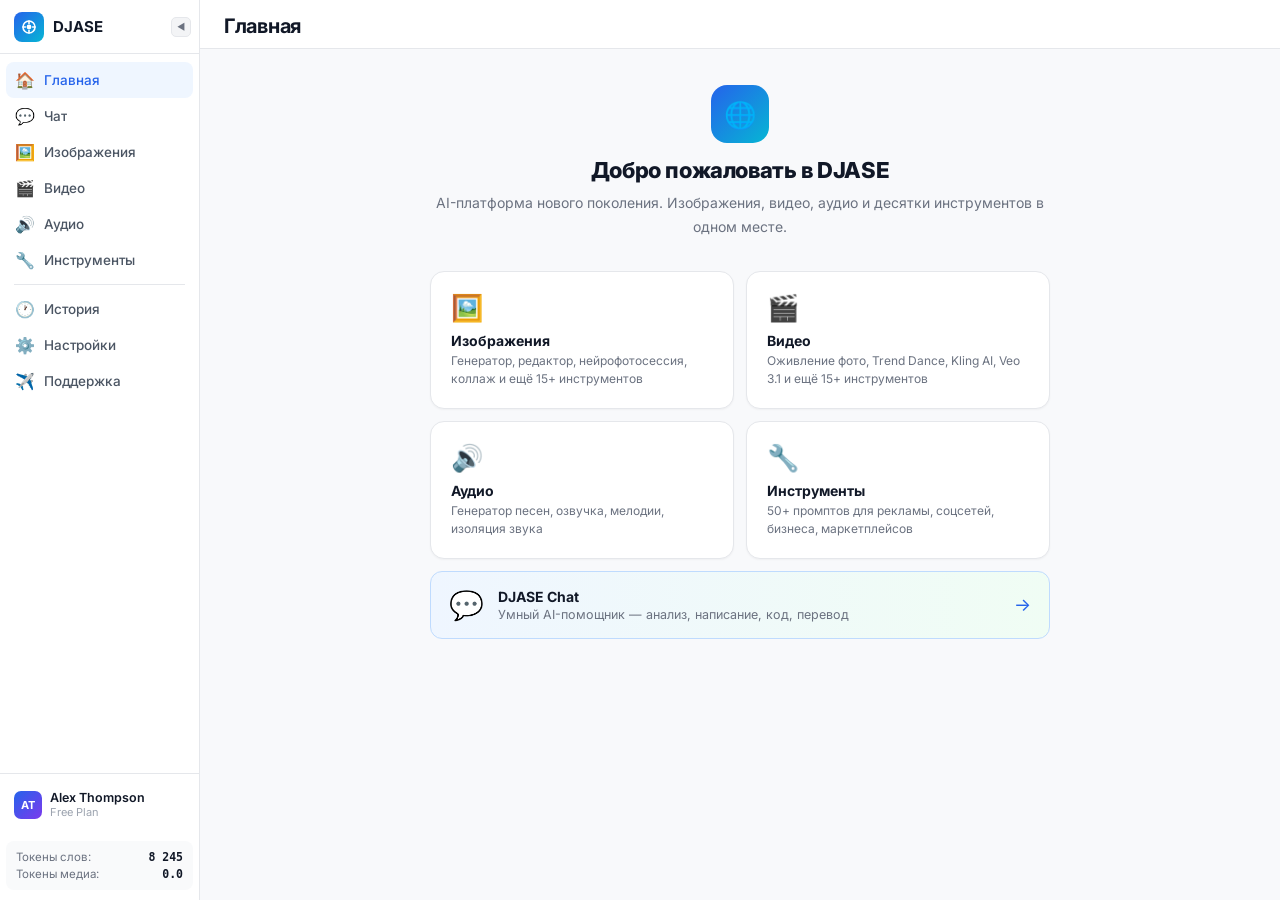
==== commit ab12bfa7: "Add files via upload" ====
--- a/dashboard.html
+++ b/dashboard.html
@@ -3,1103 +3,681 @@
 <head>
 <meta charset="UTF-8">
 <meta name="viewport" content="width=device-width, initial-scale=1.0">
-<title>DJASE — AI Платформа</title>
-<link rel="preconnect" href="https://fonts.googleapis.com">
-<link href="https://fonts.googleapis.com/css2?family=Inter:wght@300;400;500;600;700&family=JetBrains+Mono:wght@400;500&display=swap" rel="stylesheet">
+<title>DJASE</title>
+<link href="https://fonts.googleapis.com/css2?family=Inter:wght@400;500;600;700&display=swap" rel="stylesheet">
 <style>
-:root {
-  --bg: #f7f8fa;
-  --surface: #ffffff;
-  --sidebar-bg: #ffffff;
-  --accent: #2563eb;
-  --accent-light: #eff6ff;
-  --accent2: #06b6d4;
-  --text: #111827;
-  --text2: #6b7280;
-  --text3: #9ca3af;
-  --border: #e5e7eb;
-  --border2: #f3f4f6;
-  --shadow: 0 1px 3px rgba(0,0,0,.06), 0 1px 2px rgba(0,0,0,.04);
-  --shadow-md: 0 4px 6px -1px rgba(0,0,0,.07), 0 2px 4px -1px rgba(0,0,0,.04);
-  --shadow-lg: 0 10px 15px -3px rgba(0,0,0,.08), 0 4px 6px -2px rgba(0,0,0,.04);
-  --r: 12px;
-  --r2: 8px;
-  --sidebar-w: 210px;
-}
-
-*,*::before,*::after { box-sizing: border-box; margin: 0; padding: 0; }
-html { height: 100%; }
-body {
-  font-family: 'Inter', sans-serif;
-  background: var(--bg);
-  color: var(--text);
-  font-size: 14px;
-  line-height: 1.5;
-  height: 100%;
-  overflow: hidden;
-  -webkit-font-smoothing: antialiased;
-}
-
-::-webkit-scrollbar { width: 5px; height: 5px; }
-::-webkit-scrollbar-track { background: transparent; }
-::-webkit-scrollbar-thumb { background: #d1d5db; border-radius: 3px; }
-
-/* ══════════════════════════════════
-   LAYOUT
-══════════════════════════════════ */
-.layout { display: flex; height: 100vh; overflow: hidden; }
-
-/* ══════════════════════════════════
-   SIDEBAR
-══════════════════════════════════ */
-.sidebar {
-  width: var(--sidebar-w);
-  flex-shrink: 0;
-  background: var(--sidebar-bg);
-  border-right: 1px solid var(--border);
-  display: flex;
-  flex-direction: column;
-  height: 100vh;
-  transition: width .25s ease;
-  overflow: hidden;
-  position: relative;
-  z-index: 10;
-}
-.sidebar.collapsed { width: 56px; }
-
-.sidebar-logo {
-  height: 56px;
-  display: flex; align-items: center;
-  padding: 0 16px;
-  border-bottom: 1px solid var(--border);
-  flex-shrink: 0;
-  gap: 10px;
-  position: relative;
-}
-.logo-icon {
-  width: 32px; height: 32px;
-  background: linear-gradient(135deg, var(--accent), var(--accent2));
-  border-radius: 8px;
-  display: flex; align-items: center; justify-content: center;
-  flex-shrink: 0;
-}
-.logo-icon svg { width: 18px; height: 18px; }
-.logo-text {
-  font-weight: 700; font-size: 16px;
-  letter-spacing: -.3px;
-  white-space: nowrap;
-  transition: opacity .2s;
-}
-.sidebar.collapsed .logo-text { opacity: 0; pointer-events: none; }
-
-.sidebar-toggle {
-  position: absolute; right: 10px; top: 50%; transform: translateY(-50%);
-  width: 22px; height: 22px;
-  background: var(--bg);
-  border: 1px solid var(--border);
-  border-radius: 5px;
-  display: flex; align-items: center; justify-content: center;
-  cursor: pointer;
-  font-size: 10px;
-  color: var(--text2);
-  transition: all .15s;
-}
-.sidebar-toggle:hover { background: var(--border); }
-.sidebar.collapsed .sidebar-toggle { right: auto; left: 50%; transform: translate(-50%,-50%); }
-
-.sidebar-nav { flex: 1; overflow-y: auto; padding: 10px 8px; }
-.sidebar-nav::-webkit-scrollbar { width: 0; }
-
-.nav-section-title {
-  font-size: 10px; font-weight: 600;
-  letter-spacing: .08em; text-transform: uppercase;
-  color: var(--text3);
-  padding: 10px 8px 5px;
-  white-space: nowrap;
-  overflow: hidden;
-  transition: opacity .2s;
-}
-.sidebar.collapsed .nav-section-title { opacity: 0; }
-
-.nav-item {
-  display: flex; align-items: center; gap: 10px;
-  padding: 8px 10px;
-  border-radius: 8px;
-  cursor: pointer;
-  color: var(--text2);
-  font-size: 13.5px; font-weight: 500;
-  transition: all .15s;
-  white-space: nowrap;
-  overflow: hidden;
-  text-decoration: none;
-  position: relative;
-}
-.nav-item:hover { background: var(--bg); color: var(--text); }
-.nav-item.active { background: var(--accent-light); color: var(--accent); }
-.nav-item-icon {
-  width: 20px; height: 20px;
-  display: flex; align-items: center; justify-content: center;
-  flex-shrink: 0; font-size: 16px;
-}
-.nav-item-label { transition: opacity .2s; white-space: nowrap; }
-.sidebar.collapsed .nav-item-label { opacity: 0; pointer-events: none; }
-
-.sidebar-foot {
-  padding: 12px 8px;
-  border-top: 1px solid var(--border);
-  flex-shrink: 0;
-}
-.token-block {
-  background: var(--bg);
-  border-radius: 8px;
-  padding: 10px 12px;
-  overflow: hidden;
-  transition: opacity .2s;
-}
-.sidebar.collapsed .token-block { opacity: 0; }
-.token-row { display: flex; justify-content: space-between; align-items: center; margin-bottom: 4px; }
-.token-row:last-child { margin-bottom: 0; }
-.token-label { font-size: 12px; color: var(--text2); }
-.token-val { font-size: 12px; font-weight: 600; font-family: 'JetBrains Mono', monospace; color: var(--text); }
-
-/* ══════════════════════════════════
-   MAIN
-══════════════════════════════════ */
-.main { flex: 1; display: flex; flex-direction: column; overflow: hidden; }
-
-/* ══════════════════════════════════
-   PAGE HEADER
-══════════════════════════════════ */
-.page-head {
-  background: var(--surface);
-  border-bottom: 1px solid var(--border);
-  padding: 16px 28px 0;
-  flex-shrink: 0;
-}
-.page-head-top {
-  display: flex; align-items: center; justify-content: space-between;
-  margin-bottom: 14px;
-}
-.page-head h1 {
-  font-size: 22px; font-weight: 700;
-  letter-spacing: -.4px;
-}
-.head-actions { display: flex; gap: 8px; align-items: center; }
-
-.search-box {
-  display: flex; align-items: center; gap: 8px;
-  background: var(--bg);
-  border: 1px solid var(--border);
-  border-radius: 8px;
-  padding: 7px 12px;
-  min-width: 200px;
-}
-.search-box input {
-  background: none; border: none; outline: none;
-  font-family: inherit; font-size: 13px;
-  color: var(--text); width: 100%;
-}
-.search-box input::placeholder { color: var(--text3); }
-.search-icon { color: var(--text3); font-size: 14px; flex-shrink: 0; }
-
-/* Filter tabs */
-.filter-tabs {
-  display: flex; gap: 4px;
-  overflow-x: auto;
-  padding-bottom: 0;
-}
-.filter-tabs::-webkit-scrollbar { height: 0; }
-.filter-tab {
-  display: flex; align-items: center; gap: 6px;
-  padding: 8px 14px;
-  border-radius: 8px 8px 0 0;
-  font-size: 13px; font-weight: 500;
-  cursor: pointer;
-  color: var(--text2);
-  border-bottom: 2px solid transparent;
-  transition: all .15s;
-  white-space: nowrap;
-  flex-shrink: 0;
-}
-.filter-tab:hover { color: var(--text); background: var(--bg); }
-.filter-tab.active { color: var(--accent); border-bottom-color: var(--accent); background: var(--accent-light); }
-.filter-tab-icon { font-size: 14px; }
-
-/* ══════════════════════════════════
-   CONTENT AREA
-══════════════════════════════════ */
-.content {
-  flex: 1;
-  overflow-y: auto;
-  padding: 24px 28px;
-}
-.content::-webkit-scrollbar { width: 5px; }
-
-/* page switching */
-.page { display: none; }
-.page.active { display: block; }
-
-/* ══════════════════════════════════
-   TOOL CARDS GRID (Images/Video/Audio)
-══════════════════════════════════ */
-.tools-grid {
-  display: grid;
-  grid-template-columns: repeat(auto-fill, minmax(220px, 1fr));
-  gap: 16px;
-}
-
-.tool-card {
-  background: var(--surface);
-  border: 1px solid var(--border);
-  border-radius: var(--r);
-  overflow: hidden;
-  cursor: pointer;
-  transition: all .2s;
-  box-shadow: var(--shadow);
-}
-.tool-card:hover {
-  transform: translateY(-2px);
-  box-shadow: var(--shadow-lg);
-  border-color: #d1d5db;
-}
-
-.tool-card-thumb {
-  width: 100%; aspect-ratio: 16/10;
-  background: var(--bg);
-  position: relative;
-  overflow: hidden;
-  display: flex; align-items: center; justify-content: center;
-}
-.tool-card-thumb img {
-  width: 100%; height: 100%;
-  object-fit: cover;
-}
-.tool-card-thumb-placeholder {
-  width: 100%; height: 100%;
-  display: flex; align-items: center; justify-content: center;
-  font-size: 36px;
-}
-
-/* gradient overlays matching the screenshots */
-.thumb-gradient-1 { background: linear-gradient(135deg, #1e3a5f 0%, #0ea5e9 100%); }
-.thumb-gradient-2 { background: linear-gradient(135deg, #4f46e5 0%, #818cf8 100%); }
-.thumb-gradient-3 { background: linear-gradient(135deg, #0f766e 0%, #34d399 100%); }
-.thumb-gradient-4 { background: linear-gradient(135deg, #7c3aed 0%, #c4b5fd 100%); }
-.thumb-gradient-5 { background: linear-gradient(135deg, #be185d 0%, #f9a8d4 100%); }
-.thumb-gradient-6 { background: linear-gradient(135deg, #92400e 0%, #fbbf24 100%); }
-.thumb-gradient-7 { background: linear-gradient(135deg, #1d4ed8 0%, #60a5fa 100%); }
-.thumb-gradient-8 { background: linear-gradient(135deg, #065f46 0%, #6ee7b7 100%); }
-.thumb-gradient-9 { background: linear-gradient(135deg, #831843 0%, #fb7185 100%); }
-.thumb-gradient-10 { background: linear-gradient(135deg, #1e40af 0%, #93c5fd 100%); }
-.thumb-gradient-11 { background: linear-gradient(135deg, #374151 0%, #9ca3af 100%); }
-.thumb-gradient-12 { background: linear-gradient(135deg, #7f1d1d 0%, #fca5a5 100%); }
-
-.thumb-badge {
-  position: absolute; top: 8px; right: 8px;
-  background: rgba(255,255,255,.15);
-  backdrop-filter: blur(4px);
-  border: 1px solid rgba(255,255,255,.2);
-  border-radius: 20px;
-  padding: 2px 8px;
-  font-size: 10px; font-weight: 600;
-  color: white;
-  letter-spacing: .03em;
-}
-.thumb-badge.new-badge { background: rgba(34,197,94,.85); border-color: rgba(34,197,94,.5); }
-
-.tool-card-body { padding: 12px 14px 14px; }
-.tool-card-name {
-  font-size: 13.5px; font-weight: 600;
-  margin-bottom: 4px; color: var(--text);
-  white-space: nowrap; overflow: hidden; text-overflow: ellipsis;
-}
-.tool-card-desc {
-  font-size: 12px; color: var(--text2);
-  line-height: 1.5;
-  display: -webkit-box;
-  -webkit-line-clamp: 2;
-  -webkit-box-orient: vertical;
-  overflow: hidden;
-}
-
-/* ══════════════════════════════════
-   TOOLS PAGE (Инструменты list)
-══════════════════════════════════ */
-.tools-section { margin-bottom: 28px; }
-.tools-section-title {
-  font-size: 15px; font-weight: 700;
-  margin-bottom: 12px;
-  letter-spacing: -.2px;
-  display: flex; align-items: center; gap: 8px;
-}
-.tools-section-title::after {
-  content: '';
-  flex: 1; height: 1px;
-  background: var(--border);
-  margin-left: 4px;
-}
-.tools-list-grid {
-  display: grid;
-  grid-template-columns: repeat(4, 1fr);
-  gap: 2px;
-}
-.tool-list-item {
-  display: flex; align-items: center; gap: 9px;
-  padding: 9px 12px;
-  border-radius: 8px;
-  cursor: pointer;
-  color: var(--text);
-  font-size: 13px;
-  transition: all .15s;
-}
-.tool-list-item:hover { background: var(--accent-light); color: var(--accent); }
-.tool-list-icon { width: 20px; height: 20px; flex-shrink: 0; font-size: 15px; display: flex; align-items: center; }
-
-/* ══════════════════════════════════
-   CHAT PAGE
-══════════════════════════════════ */
-.chat-layout {
-  display: flex;
-  height: 100%;
-  flex-direction: column;
-}
-.chat-messages-area {
-  flex: 1;
-  overflow-y: auto;
-  padding: 24px 0;
-}
-.chat-welcome {
-  max-width: 580px; margin: 0 auto;
-  text-align: center;
-  padding: 48px 28px 28px;
-}
-.chat-welcome-icon {
-  width: 60px; height: 60px; margin: 0 auto 18px;
-  background: linear-gradient(135deg, var(--accent), var(--accent2));
-  border-radius: 16px;
-  display: flex; align-items: center; justify-content: center;
-  font-size: 28px;
-}
-.chat-welcome h2 { font-size: 22px; font-weight: 700; letter-spacing: -.4px; margin-bottom: 8px; }
-.chat-welcome p { font-size: 14px; color: var(--text2); line-height: 1.6; }
-
-.chat-suggestions {
-  display: grid; grid-template-columns: 1fr 1fr;
-  gap: 10px; max-width: 580px; margin: 20px auto;
-  padding: 0 28px;
-}
-.chat-sugg {
-  background: var(--surface);
-  border: 1px solid var(--border);
-  border-radius: 10px; padding: 13px 15px;
-  cursor: pointer; transition: all .18s; text-align: left;
-  box-shadow: var(--shadow);
-}
-.chat-sugg:hover { border-color: #bfdbfe; background: var(--accent-light); }
-.chat-sugg-icon { font-size: 18px; margin-bottom: 7px; }
-.chat-sugg-txt { font-size: 12.5px; color: var(--text2); line-height: 1.5; }
-
-.msg-wrap { max-width: 760px; margin: 0 auto; padding: 4px 28px; }
-.message { display: flex; gap: 12px; margin-bottom: 2px; }
-.message.user { flex-direction: row-reverse; }
-.msg-av {
-  width: 28px; height: 28px; border-radius: 7px;
-  flex-shrink: 0; display: flex; align-items: center; justify-content: center;
-  font-size: 12px; font-weight: 700; margin-top: 3px;
-}
-.msg-av.ai { background: linear-gradient(135deg, var(--accent), var(--accent2)); color: white; font-size: 14px; }
-.msg-av.usr { background: linear-gradient(135deg, #7c3aed, #a855f7); color: white; }
-.msg-body { max-width: 72%; }
-.msg-bubble {
-  padding: 10px 14px; border-radius: 12px;
-  font-size: 14px; line-height: 1.7;
-}
-.message.ai .msg-bubble {
-  background: var(--surface); border: 1px solid var(--border);
-  border-radius: 4px 12px 12px 12px; box-shadow: var(--shadow);
-}
-.message.user .msg-bubble {
-  background: var(--accent); color: white;
-  border-radius: 12px 4px 12px 12px;
-}
-.msg-time { font-size: 11px; color: var(--text3); font-family: 'JetBrains Mono', monospace; margin-top: 4px; padding: 0 2px; }
-
-.typing { display: flex; gap: 4px; align-items: center; padding: 12px 14px; }
-.typing-dot {
-  width: 6px; height: 6px; border-radius: 50%;
-  background: var(--text3);
-  animation: td 1.2s ease-in-out infinite;
-}
-.typing-dot:nth-child(2) { animation-delay: .2s; }
-.typing-dot:nth-child(3) { animation-delay: .4s; }
-@keyframes td {
-  0%,60%,100% { transform: translateY(0); opacity: .4; }
-  30% { transform: translateY(-5px); opacity: 1; }
-}
-
-.chat-input-wrap {
-  padding: 12px 28px 20px;
-  background: var(--surface);
-  border-top: 1px solid var(--border);
-  max-width: 760px; width: 100%; margin: 0 auto;
-  flex-shrink: 0;
-}
-.chat-input-box {
-  background: var(--bg);
-  border: 1.5px solid var(--border);
-  border-radius: 14px; padding: 11px 14px 9px;
-  transition: border-color .18s, box-shadow .18s;
-}
-.chat-input-box:focus-within { border-color: #93c5fd; box-shadow: 0 0 0 3px rgba(37,99,235,.08); }
-.chat-textarea {
-  width: 100%; background: none; border: none; outline: none;
-  font-family: inherit; font-size: 14px; color: var(--text);
-  line-height: 1.6; resize: none;
-  min-height: 24px; max-height: 160px; overflow-y: auto;
-}
-.chat-textarea::placeholder { color: var(--text3); }
-.chat-input-footer {
-  display: flex; align-items: center; gap: 6px;
-  padding-top: 8px; border-top: 1px solid var(--border);
-  margin-top: 8px;
-}
-.send-btn {
-  width: 32px; height: 32px; border-radius: 8px;
-  background: var(--accent); border: none; cursor: pointer;
-  display: flex; align-items: center; justify-content: center;
-  color: white; font-size: 14px;
-  transition: all .15s; flex-shrink: 0;
-}
-.send-btn:hover { background: #1d4ed8; }
-.send-btn:disabled { opacity: .35; pointer-events: none; }
-.attach-btn {
-  width: 28px; height: 28px; border-radius: 6px;
-  background: none; border: none; cursor: pointer;
-  color: var(--text3); font-size: 14px;
-  display: flex; align-items: center; justify-content: center;
-  transition: all .15s;
-}
-.attach-btn:hover { background: var(--border); color: var(--text2); }
-
-/* ══════════════════════════════════
-   MODEL SELECT PILL (topbar)
-══════════════════════════════════ */
-.model-select-pill {
-  display: flex; align-items: center; gap: 7px;
-  background: var(--bg);
-  border: 1px solid var(--border);
-  border-radius: 8px; padding: 6px 12px;
-  font-size: 13px; font-weight: 500;
-  cursor: pointer; transition: all .15s;
-}
-.model-select-pill:hover { background: var(--border); }
-.model-dot {
-  width: 7px; height: 7px; border-radius: 50%;
-  background: #22c55e;
-  box-shadow: 0 0 0 2px rgba(34,197,94,.2);
-  animation: blink 2.5s ease-in-out infinite;
-}
-@keyframes blink { 0%,100%{opacity:1} 50%{opacity:.4} }
-
-/* ══════════════════════════════════
-   HISTORY PAGE
-══════════════════════════════════ */
-.history-list { display: flex; flex-direction: column; gap: 8px; }
-.history-card {
-  background: var(--surface);
-  border: 1px solid var(--border);
-  border-radius: 10px; padding: 14px 18px;
-  display: flex; align-items: center; gap: 14px;
-  cursor: pointer; transition: all .15s; box-shadow: var(--shadow);
-}
-.history-card:hover { border-color: #bfdbfe; box-shadow: var(--shadow-md); }
-.history-card-icon {
-  width: 36px; height: 36px; border-radius: 9px;
-  display: flex; align-items: center; justify-content: center;
-  font-size: 18px; flex-shrink: 0;
-}
-.history-card-title { font-size: 13.5px; font-weight: 600; margin-bottom: 2px; }
-.history-card-meta { font-size: 12px; color: var(--text2); }
-.history-card-type {
-  margin-left: auto; flex-shrink: 0;
-  font-size: 11px; font-weight: 500;
-  padding: 3px 9px; border-radius: 20px;
-}
-
-/* ══════════════════════════════════
-   SETTINGS PAGE
-══════════════════════════════════ */
-.settings-grid { display: grid; grid-template-columns: 220px 1fr; gap: 20px; }
-.settings-nav { display: flex; flex-direction: column; gap: 2px; }
-.settings-nav-item {
-  display: flex; align-items: center; gap: 9px;
-  padding: 9px 12px; border-radius: 8px;
-  cursor: pointer; font-size: 13.5px; font-weight: 500;
-  color: var(--text2); transition: all .15s;
-}
-.settings-nav-item:hover { background: var(--bg); color: var(--text); }
-.settings-nav-item.active { background: var(--accent-light); color: var(--accent); }
-
-.settings-card {
-  background: var(--surface);
-  border: 1px solid var(--border);
-  border-radius: var(--r); overflow: hidden; margin-bottom: 16px;
-  box-shadow: var(--shadow);
-}
-.settings-card-header {
-  padding: 16px 20px;
-  border-bottom: 1px solid var(--border);
-  font-size: 14px; font-weight: 700;
-  letter-spacing: -.2px;
-  display: flex; align-items: center; justify-content: space-between;
-}
-.settings-card-body { padding: 20px; }
-.settings-row {
-  display: flex; align-items: center; justify-content: space-between;
-  padding: 13px 0; border-bottom: 1px solid var(--border2);
-}
-.settings-row:last-child { border-bottom: none; padding-bottom: 0; }
-.settings-row:first-child { padding-top: 0; }
-.settings-row-lbl { font-size: 13.5px; font-weight: 500; margin-bottom: 2px; }
-.settings-row-hint { font-size: 12px; color: var(--text3); }
-
-.toggle {
-  width: 40px; height: 22px; border-radius: 11px;
-  background: #d1d5db;
-  cursor: pointer; position: relative; transition: background .2s; flex-shrink: 0;
-}
-.toggle.on { background: var(--accent); }
-.toggle::after {
-  content: '';
-  position: absolute;
-  width: 16px; height: 16px; border-radius: 50%;
-  background: white;
-  top: 3px; left: 3px;
-  box-shadow: 0 1px 3px rgba(0,0,0,.2);
-  transition: left .2s;
-}
-.toggle.on::after { left: 21px; }
-
-/* ══════════════════════════════════
-   FORM ELEMENTS
-══════════════════════════════════ */
-.input {
-  background: var(--bg);
-  border: 1.5px solid var(--border);
-  border-radius: 8px; padding: 9px 12px;
-  font-family: inherit; font-size: 13.5px;
-  color: var(--text); outline: none; width: 100%;
-  transition: border-color .15s, box-shadow .15s;
-}
-.input:focus { border-color: var(--accent); box-shadow: 0 0 0 3px rgba(37,99,235,.08); }
-.input::placeholder { color: var(--text3); }
-
-.select-field {
-  background: var(--bg); border: 1.5px solid var(--border);
-  border-radius: 8px; padding: 8px 12px;
-  font-family: inherit; font-size: 13px; color: var(--text);
-  outline: none; appearance: none; cursor: pointer;
-  transition: border-color .15s;
-}
-.select-field:focus { border-color: var(--accent); }
-
-.label { display: block; font-size: 12.5px; font-weight: 500; color: var(--text2); margin-bottom: 5px; }
-.form-group { margin-bottom: 14px; }
-.form-row { display: grid; grid-template-columns: 1fr 1fr; gap: 12px; }
-
-/* ══════════════════════════════════
-   BUTTONS
-══════════════════════════════════ */
-.btn {
-  display: inline-flex; align-items: center; gap: 6px;
-  padding: 8px 16px; border-radius: 8px;
-  font-size: 13px; font-weight: 600; font-family: inherit;
-  cursor: pointer; border: none; transition: all .15s;
-  text-decoration: none; letter-spacing: -.01em;
-}
-.btn-sm { padding: 6px 12px; font-size: 12px; border-radius: 7px; }
-.btn-lg { padding: 11px 22px; font-size: 14px; border-radius: 10px; }
-.btn-full { width: 100%; justify-content: center; }
-
-.btn-primary { background: var(--accent); color: white; }
-.btn-primary:hover { background: #1d4ed8; }
-.btn-ghost { background: var(--bg); color: var(--text2); border: 1px solid var(--border); }
-.btn-ghost:hover { background: var(--border); color: var(--text); }
-.btn-danger { background: rgba(220,38,38,.06); color: #dc2626; border: 1px solid rgba(220,38,38,.15); }
-.btn-danger:hover { background: rgba(220,38,38,.1); }
-.btn:disabled { opacity: .4; pointer-events: none; }
-
-/* ══════════════════════════════════
-   BADGE
-══════════════════════════════════ */
-.badge {
-  display: inline-flex; align-items: center; gap: 4px;
-  padding: 2px 8px; border-radius: 20px;
-  font-size: 11px; font-weight: 600;
-}
-.badge-blue { background: #eff6ff; color: var(--accent); }
-.badge-green { background: #f0fdf4; color: #16a34a; }
-.badge-amber { background: #fffbeb; color: #d97706; }
-.badge-red { background: #fef2f2; color: #dc2626; }
-.badge-purple { background: #faf5ff; color: #7c3aed; }
-.badge-gray { background: var(--bg); color: var(--text2); }
-
-/* ══════════════════════════════════
-   MODAL
-══════════════════════════════════ */
-.modal-bg {
-  display: none; position: fixed; inset: 0;
-  background: rgba(0,0,0,.3);
-  backdrop-filter: blur(4px);
-  z-index: 500;
-  align-items: center; justify-content: center;
-  padding: 20px;
-}
-.modal-bg.open { display: flex; }
-.modal {
-  background: var(--surface);
-  border-radius: 16px; padding: 28px;
-  width: 100%; max-width: 440px;
-  position: relative;
-  box-shadow: 0 20px 60px rgba(0,0,0,.15);
-  animation: mIn .18s ease;
-}
-@keyframes mIn { from{transform:translateY(10px) scale(.98);opacity:0} to{transform:none;opacity:1} }
-.modal-close {
-  position: absolute; top: 16px; right: 16px;
-  width: 26px; height: 26px; border-radius: 6px;
-  background: var(--bg); border: none; cursor: pointer;
-  font-size: 14px; color: var(--text2);
-  display: flex; align-items: center; justify-content: center;
-  transition: all .12s;
-}
-.modal-close:hover { background: var(--border); }
-.modal-title { font-size: 18px; font-weight: 700; letter-spacing: -.3px; margin-bottom: 5px; }
-.modal-sub { font-size: 13px; color: var(--text2); margin-bottom: 20px; line-height: 1.5; }
-
-/* ══════════════════════════════════
-   TOAST
-══════════════════════════════════ */
-#toasts {
-  position: fixed; bottom: 24px; right: 24px;
-  display: flex; flex-direction: column; gap: 8px; z-index: 9999;
-}
-.toast {
-  background: #111827; color: white;
-  padding: 11px 16px; border-radius: 10px;
-  font-size: 13px; font-weight: 500;
-  box-shadow: 0 8px 24px rgba(0,0,0,.2);
-  animation: tIn .2s cubic-bezier(.34,1.56,.64,1);
-  max-width: 320px;
-}
-.toast.success { background: #15803d; }
-.toast.error { background: #b91c1c; }
-.toast.info { background: #1d4ed8; }
-@keyframes tIn { from{transform:translateX(12px);opacity:0} to{transform:none;opacity:1} }
-
-/* ══════════════════════════════════
-   TOOL MODAL (when clicking a tool)
-══════════════════════════════════ */
-.tool-modal-thumb {
-  width: 100%; aspect-ratio: 16/9;
-  border-radius: 10px; overflow: hidden;
-  margin-bottom: 18px;
-  display: flex; align-items: center; justify-content: center;
-  font-size: 52px;
-}
-.tool-modal-desc { font-size: 14px; color: var(--text2); line-height: 1.6; margin-bottom: 20px; }
-.tool-modal-options { display: flex; flex-direction: column; gap: 10px; }
-.tool-option {
-  background: var(--bg); border: 1.5px solid var(--border);
-  border-radius: 10px; padding: 12px 14px;
-  cursor: pointer; transition: all .15s;
-  display: flex; align-items: center; gap: 12px;
-}
-.tool-option:hover { border-color: #93c5fd; background: var(--accent-light); }
-.tool-option-icon { font-size: 20px; flex-shrink: 0; }
-.tool-option-name { font-size: 13.5px; font-weight: 600; margin-bottom: 2px; }
-.tool-option-hint { font-size: 12px; color: var(--text2); }
-
-/* profile page */
-.profile-grid { display: grid; grid-template-columns: 240px 1fr; gap: 20px; }
-.profile-card {
-  background: var(--surface); border: 1px solid var(--border);
-  border-radius: var(--r); padding: 24px 20px; text-align: center;
-  box-shadow: var(--shadow);
-}
-.profile-av {
-  width: 72px; height: 72px; border-radius: 18px;
-  background: linear-gradient(135deg, var(--accent), var(--accent2));
-  display: flex; align-items: center; justify-content: center;
-  font-size: 26px; font-weight: 700; color: white;
-  margin: 0 auto 12px;
-}
-.profile-name { font-size: 17px; font-weight: 700; margin-bottom: 3px; }
-.profile-email { font-size: 13px; color: var(--text2); margin-bottom: 12px; }
-
-.stat-grid { display: grid; grid-template-columns: 1fr 1fr; gap: 8px; margin-top: 16px; padding-top: 16px; border-top: 1px solid var(--border); }
-.stat-item { background: var(--bg); border-radius: 8px; padding: 10px; text-align: center; }
-.stat-n { font-size: 20px; font-weight: 700; color: var(--accent); letter-spacing: -.5px; }
-.stat-l { font-size: 11px; color: var(--text3); margin-top: 1px; font-family: 'JetBrains Mono', monospace; }
-
-/* usage */
-.usage-wrap { margin-bottom: 10px; }
-.usage-head { display: flex; justify-content: space-between; font-size: 12px; color: var(--text2); margin-bottom: 5px; font-family: 'JetBrains Mono', monospace; }
-.usage-track { height: 5px; background: var(--border); border-radius: 3px; overflow: hidden; }
-.usage-fill { height: 100%; border-radius: 3px; background: linear-gradient(90deg, var(--accent), var(--accent2)); transition: width .5s; }
-.usage-fill.amber { background: linear-gradient(90deg, #f59e0b, #fbbf24); }
-.usage-fill.green { background: linear-gradient(90deg, #16a34a, #4ade80); }
-
-/* dropdown */
-.dd { position: relative; display: inline-block; }
-.dd-menu {
-  display: none; position: absolute;
-  top: calc(100%+5px); right: 0;
-  background: var(--surface); border: 1px solid var(--border);
-  border-radius: 10px; padding: 5px; min-width: 170px;
-  box-shadow: var(--shadow-lg); z-index: 200;
-  animation: dIn .12s ease;
-}
-@keyframes dIn { from{transform:translateY(-4px);opacity:0} to{transform:none;opacity:1} }
-.dd.open .dd-menu { display: block; }
-.dd-item {
-  display: flex; align-items: center; gap: 9px;
-  padding: 8px 11px; border-radius: 7px;
-  font-size: 13px; color: var(--text2);
-  cursor: pointer; transition: all .12s;
-}
-.dd-item:hover { background: var(--bg); color: var(--text); }
-.dd-item.red { color: #dc2626; }
-.dd-item.red:hover { background: #fef2f2; }
-.dd-sep { height: 1px; background: var(--border); margin: 4px 0; }
-
-/* user row in sidebar */
-.user-row {
-  display: flex; align-items: center; gap: 8px;
-  padding: 6px 8px; border-radius: 8px; cursor: pointer;
-  transition: background .12s; margin-bottom: 0;
-}
-.user-row:hover { background: var(--bg); }
-.user-av {
-  width: 28px; height: 28px; border-radius: 7px;
-  background: linear-gradient(135deg, var(--accent), var(--accent2));
-  display: flex; align-items: center; justify-content: center;
-  font-size: 11px; font-weight: 700; color: white;
-  flex-shrink: 0;
-}
-.user-info { flex: 1; min-width: 0; transition: opacity .2s; }
-.sidebar.collapsed .user-info { opacity: 0; pointer-events: none; }
-.user-name { font-size: 12.5px; font-weight: 600; white-space: nowrap; overflow: hidden; text-overflow: ellipsis; }
-.user-plan { font-size: 11px; color: var(--text3); font-family: 'JetBrains Mono', monospace; }
-
-@media (max-width: 900px) {
-  .tools-list-grid { grid-template-columns: repeat(2,1fr); }
-  .profile-grid { grid-template-columns: 1fr; }
-  .settings-grid { grid-template-columns: 1fr; }
+*,*::before,*::after{box-sizing:border-box;margin:0;padding:0}
+html,body{height:100%;overflow:hidden}
+body{font-family:'Inter',sans-serif;background:#f8f9fb;color:#111827;font-size:14px;-webkit-font-smoothing:antialiased}
+::-webkit-scrollbar{width:4px;height:4px}
+::-webkit-scrollbar-thumb{background:#d1d5db;border-radius:2px}
+
+/* ─── LAYOUT ─── */
+.app{display:flex;height:100vh;overflow:hidden}
+
+/* ─── SIDEBAR ─── */
+.sb{
+  width:200px;flex-shrink:0;
+  background:#fff;
+  border-right:1px solid #e5e7eb;
+  display:flex;flex-direction:column;
+  height:100vh;
+  transition:width .22s ease;
+  overflow:hidden;
+}
+.sb.mini{width:52px}
+
+.sb-logo{
+  height:54px;display:flex;align-items:center;
+  padding:0 14px;border-bottom:1px solid #e5e7eb;
+  gap:9px;flex-shrink:0;position:relative;
+}
+.sb-logo-icon{
+  width:30px;height:30px;flex-shrink:0;
+  background:linear-gradient(135deg,#2563eb,#06b6d4);
+  border-radius:8px;
+  display:flex;align-items:center;justify-content:center;
+}
+.sb-logo-icon svg{width:16px;height:16px}
+.sb-logo-name{font-weight:700;font-size:15px;white-space:nowrap;transition:opacity .2s}
+.sb.mini .sb-logo-name{opacity:0;pointer-events:none}
+
+.sb-toggle{
+  position:absolute;right:8px;top:50%;transform:translateY(-50%);
+  width:20px;height:20px;background:#f3f4f6;border:1px solid #e5e7eb;
+  border-radius:5px;cursor:pointer;display:flex;align-items:center;justify-content:center;
+  font-size:9px;color:#6b7280;transition:all .15s;
+}
+.sb-toggle:hover{background:#e5e7eb}
+
+.sb-nav{flex:1;overflow-y:auto;padding:8px 6px}
+.sb-nav::-webkit-scrollbar{width:0}
+
+.sb-item{
+  display:flex;align-items:center;gap:9px;
+  padding:8px 9px;border-radius:8px;
+  cursor:pointer;color:#4b5563;font-size:13.5px;font-weight:500;
+  transition:all .15s;white-space:nowrap;overflow:hidden;
+  text-decoration:none;
+}
+.sb-item:hover{background:#f3f4f6;color:#111827}
+.sb-item.on{background:#eff6ff;color:#2563eb}
+.sb-item-icon{width:20px;height:20px;display:flex;align-items:center;justify-content:center;font-size:16px;flex-shrink:0}
+.sb-item-lbl{transition:opacity .2s;overflow:hidden;text-overflow:ellipsis}
+.sb.mini .sb-item-lbl{opacity:0;pointer-events:none}
+
+.sb-sep{height:1px;background:#e5e7eb;margin:6px 8px}
+
+.sb-foot{padding:10px 6px;border-top:1px solid #e5e7eb;flex-shrink:0}
+.sb-tokens{
+  background:#f9fafb;border-radius:8px;padding:9px 10px;
+  font-size:11.5px;overflow:hidden;
+  transition:opacity .2s;
+}
+.sb.mini .sb-tokens{opacity:0;pointer-events:none}
+.sb-tok-row{display:flex;justify-content:space-between;align-items:center;margin-bottom:3px}
+.sb-tok-row:last-child{margin-bottom:0}
+.sb-tok-lbl{color:#6b7280}
+.sb-tok-val{font-weight:600;font-family:monospace;color:#111827}
+
+.sb-user{
+  display:flex;align-items:center;gap:8px;
+  padding:6px 8px;border-radius:8px;cursor:pointer;
+  transition:background .15s;margin-bottom:8px;
+}
+.sb-user:hover{background:#f3f4f6}
+.sb-user-av{
+  width:28px;height:28px;border-radius:7px;flex-shrink:0;
+  background:linear-gradient(135deg,#2563eb,#7c3aed);
+  display:flex;align-items:center;justify-content:center;
+  font-size:11px;font-weight:700;color:#fff;
+}
+.sb-user-info{flex:1;min-width:0;transition:opacity .2s}
+.sb.mini .sb-user-info{opacity:0}
+.sb-user-name{font-size:12.5px;font-weight:600;white-space:nowrap;overflow:hidden;text-overflow:ellipsis}
+.sb-user-plan{font-size:11px;color:#9ca3af}
+
+/* ─── MAIN ─── */
+.main{flex:1;display:flex;flex-direction:column;overflow:hidden;background:#f8f9fb}
+
+/* ─── PAGE HEAD ─── */
+.ph{background:#fff;border-bottom:1px solid #e5e7eb;flex-shrink:0}
+.ph-top{display:flex;align-items:center;justify-content:space-between;padding:14px 24px 0}
+.ph-title{font-size:20px;font-weight:700;letter-spacing:-.3px}
+.ph-right{display:flex;align-items:center;gap:8px}
+
+.search-box{
+  display:flex;align-items:center;gap:7px;
+  background:#f3f4f6;border:1px solid #e5e7eb;
+  border-radius:8px;padding:7px 11px;min-width:180px;
+}
+.search-box input{background:none;border:none;outline:none;font-family:inherit;font-size:13px;color:#111827;width:100%}
+.search-box input::placeholder{color:#9ca3af}
+
+/* filter tabs */
+.ftabs{display:flex;gap:0;padding:0 24px;overflow-x:auto;margin-top:10px}
+.ftabs::-webkit-scrollbar{height:0}
+.ftab{
+  display:flex;align-items:center;gap:5px;
+  padding:9px 14px;
+  font-size:13px;font-weight:500;color:#6b7280;
+  cursor:pointer;border-bottom:2px solid transparent;
+  transition:all .15s;white-space:nowrap;flex-shrink:0;
+}
+.ftab:hover{color:#111827}
+.ftab.on{color:#2563eb;border-bottom-color:#2563eb;background:#eff6ff}
+.ftab-icon{font-size:14px}
+
+/* ─── CONTENT ─── */
+.content{flex:1;overflow-y:auto;padding:20px 24px}
+.content::-webkit-scrollbar{width:4px}
+
+.page{display:none}
+.page.on{display:block}
+
+/* ─── TOOL CARDS (images/video/audio) ─── */
+.cards-grid{
+  display:grid;
+  grid-template-columns:repeat(auto-fill,minmax(210px,1fr));
+  gap:14px;
+}
+
+.tool-card{
+  background:#fff;border:1px solid #e5e7eb;border-radius:12px;
+  overflow:hidden;cursor:pointer;
+  transition:transform .18s,box-shadow .18s,border-color .18s;
+  box-shadow:0 1px 2px rgba(0,0,0,.05);
+}
+.tool-card:hover{transform:translateY(-2px);box-shadow:0 6px 20px rgba(0,0,0,.1);border-color:#d1d5db}
+
+.tc-thumb{
+  position:relative;width:100%;aspect-ratio:16/10;
+  overflow:hidden;background:#e5e7eb;
+}
+.tc-thumb img{
+  width:100%;height:100%;object-fit:cover;
+  display:block;
+  transition:transform .3s;
+}
+.tool-card:hover .tc-thumb img{transform:scale(1.04)}
+
+/* fallback if image fails */
+.tc-thumb-fallback{
+  width:100%;height:100%;
+  display:flex;align-items:center;justify-content:center;
+  font-size:36px;
+}
+
+/* overlay badges */
+.tc-badge{
+  position:absolute;bottom:8px;right:8px;
+  background:rgba(0,0,0,.55);backdrop-filter:blur(4px);
+  border-radius:20px;padding:2px 8px;
+  font-size:10.5px;font-weight:600;color:#fff;
+  letter-spacing:.02em;
+}
+.tc-badge.new{background:rgba(22,163,74,.85)}
+
+.tc-arrow{
+  position:absolute;top:8px;right:8px;
+  width:26px;height:26px;border-radius:50%;
+  background:rgba(255,255,255,.85);
+  display:flex;align-items:center;justify-content:center;
+  font-size:12px;color:#374151;
+  opacity:0;transition:opacity .18s;
+}
+.tool-card:hover .tc-arrow{opacity:1}
+
+/* before/after style cards (like "Восстановление фото") */
+.tc-thumb.ba{display:flex}
+.tc-ba-half{flex:1;position:relative;overflow:hidden}
+.tc-ba-half img{width:100%;height:100%;object-fit:cover}
+.tc-ba-arrow{
+  position:absolute;top:50%;left:50%;transform:translate(-50%,-50%);
+  width:28px;height:28px;border-radius:50%;
+  background:#fff;box-shadow:0 2px 8px rgba(0,0,0,.2);
+  display:flex;align-items:center;justify-content:center;
+  font-size:14px;color:#374151;flex-shrink:0;z-index:2;
+}
+
+.tc-body{padding:10px 12px 13px}
+.tc-name{font-size:13px;font-weight:600;margin-bottom:3px;white-space:nowrap;overflow:hidden;text-overflow:ellipsis}
+.tc-desc{font-size:11.5px;color:#6b7280;line-height:1.5;display:-webkit-box;-webkit-line-clamp:2;-webkit-box-orient:vertical;overflow:hidden}
+
+/* ─── AUDIO cards (illustration style) ─── */
+.audio-card{
+  background:#fff;border:1px solid #e5e7eb;border-radius:12px;
+  overflow:hidden;cursor:pointer;
+  transition:transform .18s,box-shadow .18s;
+  box-shadow:0 1px 2px rgba(0,0,0,.05);
+}
+.audio-card:hover{transform:translateY(-2px);box-shadow:0 6px 20px rgba(0,0,0,.1)}
+.audio-thumb{
+  width:100%;aspect-ratio:16/10;
+  display:flex;align-items:center;justify-content:center;
+  position:relative;overflow:hidden;
+}
+.audio-thumb svg{width:70%;height:70%}
+.audio-card-body{padding:10px 12px 13px}
+.audio-card-name{font-size:13px;font-weight:600;margin-bottom:3px}
+.audio-card-desc{font-size:11.5px;color:#6b7280;line-height:1.5}
+
+/* ─── TOOLS LIST PAGE ─── */
+.tools-section{margin-bottom:24px}
+.tools-sec-title{
+  font-size:14px;font-weight:700;margin-bottom:10px;
+  display:flex;align-items:center;gap:10px;
+}
+.tools-sec-title::after{content:'';flex:1;height:1px;background:#e5e7eb}
+.tools-list{
+  display:grid;
+  grid-template-columns:repeat(4,1fr);
+  gap:1px;background:#f3f4f6;border:1px solid #e5e7eb;border-radius:10px;overflow:hidden;
+}
+.tool-list-item{
+  display:flex;align-items:center;gap:9px;
+  padding:9px 13px;
+  background:#fff;cursor:pointer;font-size:13px;color:#374151;
+  transition:all .13s;
+}
+.tool-list-item:hover{background:#eff6ff;color:#2563eb}
+.tli-icon{width:20px;height:20px;display:flex;align-items:center;justify-content:center;font-size:15px;flex-shrink:0}
+
+/* ─── CHAT ─── */
+.chat-wrap{display:flex;flex-direction:column;height:100%}
+.chat-msgs{flex:1;overflow-y:auto;padding:20px 0}
+.chat-msgs::-webkit-scrollbar{width:3px}
+
+.chat-hello{max-width:560px;margin:0 auto;text-align:center;padding:40px 24px 20px}
+.chat-hello-icon{
+  width:56px;height:56px;background:linear-gradient(135deg,#2563eb,#06b6d4);
+  border-radius:16px;display:flex;align-items:center;justify-content:center;
+  margin:0 auto 16px;font-size:26px;
+}
+.chat-hello h2{font-size:21px;font-weight:700;letter-spacing:-.3px;margin-bottom:7px}
+.chat-hello p{font-size:13.5px;color:#6b7280;line-height:1.6}
+
+.chat-hints{display:grid;grid-template-columns:1fr 1fr;gap:9px;max-width:560px;margin:18px auto;padding:0 24px}
+.hint{
+  background:#fff;border:1px solid #e5e7eb;border-radius:10px;
+  padding:12px 14px;cursor:pointer;transition:all .16s;
+  box-shadow:0 1px 2px rgba(0,0,0,.04);
+}
+.hint:hover{border-color:#bfdbfe;background:#eff6ff}
+.hint-icon{font-size:17px;margin-bottom:6px}
+.hint-txt{font-size:12px;color:#6b7280;line-height:1.5}
+
+.msg-wrap{max-width:740px;margin:0 auto;padding:4px 24px}
+.msg{display:flex;gap:10px;margin-bottom:2px}
+.msg.user{flex-direction:row-reverse}
+.msg-av{
+  width:28px;height:28px;border-radius:7px;flex-shrink:0;
+  display:flex;align-items:center;justify-content:center;
+  font-size:13px;font-weight:700;margin-top:3px;
+}
+.msg-av.ai{background:linear-gradient(135deg,#2563eb,#06b6d4);color:#fff;font-size:14px}
+.msg-av.me{background:linear-gradient(135deg,#7c3aed,#a855f7);color:#fff}
+.msg-body{max-width:72%}
+.bubble{padding:10px 14px;border-radius:12px;font-size:13.5px;line-height:1.7}
+.msg.ai .bubble{background:#fff;border:1px solid #e5e7eb;border-radius:4px 12px 12px 12px;box-shadow:0 1px 2px rgba(0,0,0,.05)}
+.msg.user .bubble{background:#2563eb;color:#fff;border-radius:12px 4px 12px 12px}
+.msg-time{font-size:10.5px;color:#9ca3af;margin-top:3px;padding:0 2px;font-family:monospace}
+
+.typing{display:flex;gap:4px;align-items:center;padding:12px 14px}
+.dot{width:6px;height:6px;border-radius:50%;background:#9ca3af;animation:td 1.2s ease-in-out infinite}
+.dot:nth-child(2){animation-delay:.2s}
+.dot:nth-child(3){animation-delay:.4s}
+@keyframes td{0%,60%,100%{transform:translateY(0);opacity:.4}30%{transform:translateY(-5px);opacity:1}}
+
+.chat-foot{padding:10px 24px 18px;background:#fff;border-top:1px solid #e5e7eb;flex-shrink:0;max-width:740px;width:100%;margin:0 auto}
+.chat-box{background:#f9fafb;border:1.5px solid #e5e7eb;border-radius:12px;padding:10px 12px 8px;transition:border-color .16s,box-shadow .16s}
+.chat-box:focus-within{border-color:#93c5fd;box-shadow:0 0 0 3px rgba(37,99,235,.07)}
+.chat-ta{width:100%;background:none;border:none;outline:none;font-family:inherit;font-size:13.5px;color:#111827;line-height:1.6;resize:none;min-height:24px;max-height:150px;overflow-y:auto}
+.chat-ta::placeholder{color:#9ca3af}
+.chat-foot-row{display:flex;align-items:center;gap:5px;padding-top:7px;border-top:1px solid #e5e7eb;margin-top:7px}
+.att-btn{width:28px;height:28px;border-radius:6px;background:none;border:none;cursor:pointer;color:#9ca3af;font-size:14px;display:flex;align-items:center;justify-content:center;transition:all .13s}
+.att-btn:hover{background:#f3f4f6;color:#6b7280}
+.send-btn{width:32px;height:32px;border-radius:8px;background:#2563eb;border:none;cursor:pointer;display:flex;align-items:center;justify-content:center;color:#fff;font-size:13px;transition:all .15s;flex-shrink:0}
+.send-btn:hover{background:#1d4ed8}
+.send-btn:disabled{opacity:.35;pointer-events:none}
+.model-pill{display:flex;align-items:center;gap:6px;background:#f3f4f6;border:1px solid #e5e7eb;border-radius:7px;padding:5px 10px;font-size:12.5px;font-weight:500;cursor:pointer;transition:all .14s;margin-left:auto}
+.model-pill:hover{background:#e5e7eb}
+.mpill-dot{width:6px;height:6px;border-radius:50%;background:#22c55e;animation:blink 2.5s ease-in-out infinite}
+@keyframes blink{0%,100%{opacity:1}50%{opacity:.3}}
+
+/* ─── HISTORY ─── */
+.hist-list{display:flex;flex-direction:column;gap:8px}
+.hist-card{
+  background:#fff;border:1px solid #e5e7eb;border-radius:10px;
+  padding:13px 16px;display:flex;align-items:center;gap:12px;
+  cursor:pointer;transition:all .14s;box-shadow:0 1px 2px rgba(0,0,0,.04);
+}
+.hist-card:hover{border-color:#bfdbfe;box-shadow:0 3px 10px rgba(0,0,0,.08)}
+.hist-icon{width:36px;height:36px;border-radius:9px;display:flex;align-items:center;justify-content:center;font-size:17px;flex-shrink:0}
+.hist-title{font-size:13px;font-weight:600;margin-bottom:2px}
+.hist-meta{font-size:11.5px;color:#6b7280}
+.hist-tag{margin-left:auto;font-size:11px;font-weight:600;padding:2px 9px;border-radius:20px;flex-shrink:0}
+
+/* ─── SETTINGS ─── */
+.settings-grid{display:grid;grid-template-columns:200px 1fr;gap:18px}
+.s-nav{display:flex;flex-direction:column;gap:2px}
+.s-nav-item{display:flex;align-items:center;gap:9px;padding:9px 11px;border-radius:8px;cursor:pointer;font-size:13px;font-weight:500;color:#6b7280;transition:all .13s}
+.s-nav-item:hover{background:#f3f4f6;color:#111827}
+.s-nav-item.on{background:#eff6ff;color:#2563eb}
+.s-card{background:#fff;border:1px solid #e5e7eb;border-radius:12px;overflow:hidden;margin-bottom:14px;box-shadow:0 1px 2px rgba(0,0,0,.04)}
+.s-card-head{padding:14px 18px;border-bottom:1px solid #e5e7eb;font-size:13.5px;font-weight:700;display:flex;align-items:center;justify-content:space-between}
+.s-card-body{padding:18px}
+.s-row{display:flex;align-items:center;justify-content:space-between;padding:11px 0;border-bottom:1px solid #f3f4f6}
+.s-row:last-child{border-bottom:none;padding-bottom:0}
+.s-row:first-child{padding-top:0}
+.s-row-lbl{font-size:13px;font-weight:500;margin-bottom:1px}
+.s-row-hint{font-size:11.5px;color:#9ca3af}
+.tog{width:38px;height:21px;border-radius:11px;background:#d1d5db;cursor:pointer;position:relative;transition:background .2s;flex-shrink:0}
+.tog.on{background:#2563eb}
+.tog::after{content:'';position:absolute;width:15px;height:15px;border-radius:50%;background:#fff;top:3px;left:3px;box-shadow:0 1px 3px rgba(0,0,0,.2);transition:left .2s}
+.tog.on::after{left:20px}
+
+/* ─── FORMS ─── */
+.inp{width:100%;background:#f9fafb;border:1.5px solid #e5e7eb;border-radius:8px;padding:8px 11px;font-family:inherit;font-size:13px;color:#111827;outline:none;transition:border-color .14s}
+.inp:focus{border-color:#2563eb;box-shadow:0 0 0 3px rgba(37,99,235,.07)}
+.inp::placeholder{color:#9ca3af}
+.sel{background:#f9fafb;border:1.5px solid #e5e7eb;border-radius:8px;padding:7px 11px;font-family:inherit;font-size:13px;color:#111827;outline:none;cursor:pointer;appearance:none;transition:border-color .14s}
+.sel:focus{border-color:#2563eb}
+.lbl{display:block;font-size:12px;font-weight:500;color:#6b7280;margin-bottom:4px}
+.fg{margin-bottom:12px}
+.frow{display:grid;grid-template-columns:1fr 1fr;gap:11px}
+
+/* ─── BUTTONS ─── */
+.btn{display:inline-flex;align-items:center;gap:6px;padding:8px 15px;border-radius:8px;font-size:13px;font-weight:600;font-family:inherit;cursor:pointer;border:none;transition:all .14s;letter-spacing:-.01em}
+.btn-sm{padding:6px 12px;font-size:12px;border-radius:7px}
+.btn-lg{padding:11px 20px;font-size:14px;border-radius:10px}
+.btn-full{width:100%;justify-content:center}
+.btn-primary{background:#2563eb;color:#fff}.btn-primary:hover{background:#1d4ed8}
+.btn-ghost{background:#f3f4f6;color:#374151;border:1px solid #e5e7eb}.btn-ghost:hover{background:#e5e7eb}
+.btn-danger{background:rgba(220,38,38,.06);color:#dc2626;border:1px solid rgba(220,38,38,.14)}.btn-danger:hover{background:rgba(220,38,38,.1)}
+.badge{display:inline-flex;align-items:center;padding:2px 8px;border-radius:20px;font-size:11px;font-weight:600}
+.badge-blue{background:#eff6ff;color:#2563eb}
+.badge-green{background:#f0fdf4;color:#16a34a}
+.badge-amber{background:#fffbeb;color:#d97706}
+.badge-purple{background:#faf5ff;color:#7c3aed}
+.badge-gray{background:#f3f4f6;color:#6b7280}
+
+/* ─── PROFILE ─── */
+.prof-grid{display:grid;grid-template-columns:230px 1fr;gap:18px}
+.prof-card{background:#fff;border:1px solid #e5e7eb;border-radius:12px;padding:22px 18px;text-align:center;box-shadow:0 1px 2px rgba(0,0,0,.04)}
+.prof-av{width:68px;height:68px;border-radius:16px;background:linear-gradient(135deg,#2563eb,#06b6d4);display:flex;align-items:center;justify-content:center;font-size:24px;font-weight:700;color:#fff;margin:0 auto 11px}
+.prof-name{font-size:16px;font-weight:700;margin-bottom:2px}
+.prof-email{font-size:12.5px;color:#6b7280;margin-bottom:12px}
+.stat-grid{display:grid;grid-template-columns:1fr 1fr;gap:7px;margin-top:14px;padding-top:14px;border-top:1px solid #e5e7eb}
+.stat-item{background:#f9fafb;border-radius:8px;padding:9px;text-align:center}
+.stat-n{font-size:18px;font-weight:700;color:#2563eb;letter-spacing:-.4px}
+.stat-l{font-size:10.5px;color:#9ca3af;margin-top:1px;font-family:monospace}
+
+/* usage bars */
+.ub{margin-bottom:9px}
+.ub-head{display:flex;justify-content:space-between;font-size:11.5px;color:#6b7280;margin-bottom:4px;font-family:monospace}
+.ub-track{height:5px;background:#e5e7eb;border-radius:3px;overflow:hidden}
+.ub-fill{height:100%;border-radius:3px;background:linear-gradient(90deg,#2563eb,#06b6d4);transition:width .5s}
+.ub-fill.amber{background:linear-gradient(90deg,#f59e0b,#fbbf24)}
+.ub-fill.green{background:linear-gradient(90deg,#16a34a,#4ade80)}
+
+/* ─── DROPDOWN ─── */
+.dd{position:relative;display:inline-block}
+.dd-menu{display:none;position:absolute;top:calc(100% + 5px);right:0;background:#fff;border:1px solid #e5e7eb;border-radius:10px;padding:5px;min-width:165px;box-shadow:0 8px 24px rgba(0,0,0,.1);z-index:200;animation:din .13s ease}
+@keyframes din{from{transform:translateY(-4px);opacity:0}to{transform:none;opacity:1}}
+.dd.open .dd-menu{display:block}
+.dd-item{display:flex;align-items:center;gap:8px;padding:8px 10px;border-radius:7px;font-size:13px;color:#6b7280;cursor:pointer;transition:all .12s}
+.dd-item:hover{background:#f3f4f6;color:#111827}
+.dd-item.red{color:#dc2626}.dd-item.red:hover{background:#fef2f2}
+.dd-sep{height:1px;background:#e5e7eb;margin:4px 0}
+
+/* ─── MODAL ─── */
+.modal-bg{display:none;position:fixed;inset:0;background:rgba(0,0,0,.28);backdrop-filter:blur(4px);z-index:400;align-items:center;justify-content:center;padding:20px}
+.modal-bg.open{display:flex}
+.modal{background:#fff;border-radius:16px;padding:26px;width:100%;max-width:430px;position:relative;box-shadow:0 20px 60px rgba(0,0,0,.13);animation:min .18s ease}
+.modal.lg{max-width:520px}
+@keyframes min{from{transform:translateY(10px) scale(.98);opacity:0}to{transform:none;opacity:1}}
+.modal-x{position:absolute;top:15px;right:15px;width:26px;height:26px;border-radius:6px;background:#f3f4f6;border:none;cursor:pointer;font-size:14px;color:#6b7280;display:flex;align-items:center;justify-content:center;transition:all .12s}
+.modal-x:hover{background:#e5e7eb}
+.modal-title{font-size:17px;font-weight:700;letter-spacing:-.3px;margin-bottom:4px}
+.modal-sub{font-size:13px;color:#6b7280;margin-bottom:18px;line-height:1.5}
+
+/* tool open modal */
+.tm-thumb{width:100%;aspect-ratio:16/9;border-radius:10px;overflow:hidden;margin-bottom:16px;display:flex;align-items:center;justify-content:center}
+.tm-thumb img{width:100%;height:100%;object-fit:cover}
+.tm-opt{background:#f9fafb;border:1.5px solid #e5e7eb;border-radius:10px;padding:12px 14px;cursor:pointer;transition:all .14s;display:flex;align-items:center;gap:11px;margin-bottom:8px}
+.tm-opt:hover{border-color:#93c5fd;background:#eff6ff}
+.tm-opt:last-child{margin-bottom:0}
+.tm-opt-icon{font-size:20px;flex-shrink:0}
+.tm-opt-name{font-size:13px;font-weight:600;margin-bottom:1px}
+.tm-opt-hint{font-size:11.5px;color:#6b7280}
+
+/* ─── TOAST ─── */
+#toasts{position:fixed;bottom:22px;right:22px;display:flex;flex-direction:column;gap:7px;z-index:9999}
+.toast{background:#111827;color:#fff;padding:10px 15px;border-radius:10px;font-size:13px;font-weight:500;box-shadow:0 8px 24px rgba(0,0,0,.18);animation:tin .2s cubic-bezier(.34,1.56,.64,1);max-width:310px}
+.toast.ok{background:#15803d}.toast.err{background:#b91c1b}.toast.info{background:#1d4ed8}
+@keyframes tin{from{transform:translateX(10px);opacity:0}to{transform:none;opacity:1}}
+
+/* ─── HOME PAGE cards ─── */
+.home-grid{display:grid;grid-template-columns:repeat(2,1fr);gap:12px;max-width:640px;margin:0 auto}
+.home-card{background:#fff;border:1px solid #e5e7eb;border-radius:14px;padding:20px;cursor:pointer;transition:all .18s;box-shadow:0 1px 2px rgba(0,0,0,.04)}
+.home-card:hover{transform:translateY(-2px);box-shadow:0 6px 20px rgba(0,0,0,.08);border-color:#d1d5db}
+.home-card-icon{font-size:26px;margin-bottom:9px}
+.home-card-name{font-size:14px;font-weight:700;margin-bottom:3px}
+.home-card-desc{font-size:12px;color:#6b7280;line-height:1.5}
+
+@media(max-width:860px){
+  .tools-list{grid-template-columns:repeat(2,1fr)}
+  .prof-grid,.settings-grid{grid-template-columns:1fr}
 }
 </style>
 </head>
 <body>
-
-<div class="layout">
-
-<!-- ════════════════════ SIDEBAR ════════════════════ -->
-<aside class="sidebar" id="sidebar">
-  <div class="sidebar-logo">
-    <div class="logo-icon">
-      <svg viewBox="0 0 18 18" fill="none" xmlns="http://www.w3.org/2000/svg">
-        <circle cx="9" cy="9" r="7" stroke="white" stroke-width="1.8"/>
-        <circle cx="9" cy="9" r="3" fill="white"/>
-        <line x1="9" y1="2" x2="9" y2="5" stroke="white" stroke-width="1.8" stroke-linecap="round"/>
-        <line x1="9" y1="13" x2="9" y2="16" stroke="white" stroke-width="1.8" stroke-linecap="round"/>
-        <line x1="2" y1="9" x2="5" y2="9" stroke="white" stroke-width="1.8" stroke-linecap="round"/>
-        <line x1="13" y1="9" x2="16" y2="9" stroke="white" stroke-width="1.8" stroke-linecap="round"/>
+<div class="app">
+
+<!-- ══════════ SIDEBAR ══════════ -->
+<aside class="sb" id="sb">
+  <div class="sb-logo">
+    <div class="sb-logo-icon">
+      <svg viewBox="0 0 16 16" fill="none">
+        <circle cx="8" cy="8" r="6" stroke="white" stroke-width="1.6"/>
+        <circle cx="8" cy="8" r="2.4" fill="white"/>
+        <line x1="8" y1="2" x2="8" y2="4.4" stroke="white" stroke-width="1.6" stroke-linecap="round"/>
+        <line x1="8" y1="11.6" x2="8" y2="14" stroke="white" stroke-width="1.6" stroke-linecap="round"/>
+        <line x1="2" y1="8" x2="4.4" y2="8" stroke="white" stroke-width="1.6" stroke-linecap="round"/>
+        <line x1="11.6" y1="8" x2="14" y2="8" stroke="white" stroke-width="1.6" stroke-linecap="round"/>
       </svg>
     </div>
-    <span class="logo-text">DJASE</span>
-    <div class="sidebar-toggle" onclick="toggleSidebar()" id="sb-toggle">◀</div>
+    <span class="sb-logo-name">DJASE</span>
+    <div class="sb-toggle" onclick="toggleSb()" id="sb-btn">◀</div>
   </div>
 
-  <div class="sidebar-nav">
-    <div class="nav-item active" onclick="showPage('main','Главная')">
-      <span class="nav-item-icon">🏠</span>
-      <span class="nav-item-label">Главная</span>
-    </div>
-    <div class="nav-item" onclick="showPage('chat','Чат')">
-      <span class="nav-item-icon">💬</span>
-      <span class="nav-item-label">Чат</span>
-    </div>
-    <div class="nav-item" onclick="showPage('images','Изображения')">
-      <span class="nav-item-icon">🖼️</span>
-      <span class="nav-item-label">Изображения</span>
-    </div>
-    <div class="nav-item" onclick="showPage('video','Видео')">
-      <span class="nav-item-icon">🎬</span>
-      <span class="nav-item-label">Видео</span>
-    </div>
-    <div class="nav-item" onclick="showPage('audio','Аудио')">
-      <span class="nav-item-icon">🎵</span>
-      <span class="nav-item-label">Аудио</span>
-    </div>
-    <div class="nav-item" onclick="showPage('tools','Инструменты')">
-      <span class="nav-item-icon">🔧</span>
-      <span class="nav-item-label">Инструменты</span>
-    </div>
-
-    <div style="height:8px"></div>
-    <div style="height:1px;background:var(--border);margin:0 4px"></div>
-
-    <div class="nav-item" onclick="showPage('history','История')">
-      <span class="nav-item-icon">🕐</span>
-      <span class="nav-item-label">История</span>
-    </div>
-    <div class="nav-item" onclick="showPage('settings','Настройки')">
-      <span class="nav-item-icon">⚙️</span>
-      <span class="nav-item-label">Настройки</span>
-    </div>
-    <div class="nav-item" onclick="toast('Открываем поддержку...','info')">
-      <span class="nav-item-icon">✈️</span>
-      <span class="nav-item-label">Поддержка</span>
-    </div>
-  </div>
-
-  <div class="sidebar-foot">
-    <div class="dd" id="user-dd" style="width:100%;margin-bottom:10px">
-      <div class="user-row" onclick="toggleDD('user-dd')">
-        <div class="user-av" id="s-av">AT</div>
-        <div class="user-info">
-          <div class="user-name" id="s-name">Alex Thompson</div>
-          <div class="user-plan">Free Plan</div>
+  <nav class="sb-nav">
+    <div class="sb-item on" onclick="go('home','Главная')">
+      <span class="sb-item-icon">🏠</span><span class="sb-item-lbl">Главная</span>
+    </div>
+    <div class="sb-item" onclick="go('chat','Чат')">
+      <span class="sb-item-icon">💬</span><span class="sb-item-lbl">Чат</span>
+    </div>
+    <div class="sb-item" onclick="go('images','Изображения')">
+      <span class="sb-item-icon">🖼️</span><span class="sb-item-lbl">Изображения</span>
+    </div>
+    <div class="sb-item" onclick="go('video','Видео')">
+      <span class="sb-item-icon">🎬</span><span class="sb-item-lbl">Видео</span>
+    </div>
+    <div class="sb-item" onclick="go('audio','Аудио')">
+      <span class="sb-item-icon">🔊</span><span class="sb-item-lbl">Аудио</span>
+    </div>
+    <div class="sb-item" onclick="go('tools','Инструменты')">
+      <span class="sb-item-icon">🔧</span><span class="sb-item-lbl">Инструменты</span>
+    </div>
+    <div class="sb-sep"></div>
+    <div class="sb-item" onclick="go('history','История')">
+      <span class="sb-item-icon">🕐</span><span class="sb-item-lbl">История</span>
+    </div>
+    <div class="sb-item" onclick="go('settings','Настройки')">
+      <span class="sb-item-icon">⚙️</span><span class="sb-item-lbl">Настройки</span>
+    </div>
+    <div class="sb-item" onclick="toast('Открываем Telegram поддержки','info')">
+      <span class="sb-item-icon">✈️</span><span class="sb-item-lbl">Поддержка</span>
+    </div>
+  </nav>
+
+  <div class="sb-foot">
+    <div class="dd" id="u-dd" style="width:100%;margin-bottom:8px">
+      <div class="sb-user" onclick="toggleDD('u-dd')">
+        <div class="sb-user-av" id="u-av">AT</div>
+        <div class="sb-user-info">
+          <div class="sb-user-name" id="u-name">Alex Thompson</div>
+          <div class="sb-user-plan">Free Plan</div>
         </div>
       </div>
       <div class="dd-menu">
-        <div class="dd-item" onclick="showPage('profile','Профиль')">👤 Профиль</div>
-        <div class="dd-item" onclick="showPage('billing','Тарифы')">💳 Тарифы</div>
-        <div class="dd-item" onclick="showPage('settings','Настройки')">⚙️ Настройки</div>
+        <div class="dd-item" onclick="go('profile','Профиль')">👤 Профиль</div>
+        <div class="dd-item" onclick="go('billing','Тарифы')">💳 Тарифы</div>
+        <div class="dd-item" onclick="go('settings','Настройки')">⚙️ Настройки</div>
         <div class="dd-sep"></div>
-        <div class="dd-item red" onclick="goLogout()">🚪 Выйти</div>
-      </div>
-    </div>
-    <div class="token-block">
-      <div class="token-row">
-        <span class="token-label">Токены слов:</span>
-        <span class="token-val" id="tok-words">8 245</span>
-      </div>
-      <div class="token-row">
-        <span class="token-label">Токены медиа:</span>
-        <span class="token-val" id="tok-media">0.0</span>
+        <div class="dd-item red" onclick="logout()">🚪 Выйти</div>
+      </div>
+    </div>
+    <div class="sb-tokens">
+      <div class="sb-tok-row">
+        <span class="sb-tok-lbl">Токены слов:</span>
+        <span class="sb-tok-val">8 245</span>
+      </div>
+      <div class="sb-tok-row">
+        <span class="sb-tok-lbl">Токены медиа:</span>
+        <span class="sb-tok-val">0.0</span>
       </div>
     </div>
   </div>
 </aside>
 
-<!-- ════════════════════ MAIN ════════════════════ -->
+<!-- ══════════ MAIN ══════════ -->
 <div class="main">
 
-  <!-- PAGE HEAD (dynamic) -->
-  <div class="page-head" id="page-head">
-    <div class="page-head-top">
-      <h1 id="page-title">Главная</h1>
-      <div class="head-actions" id="head-actions">
-        <div class="search-box" id="head-search" style="display:none">
-          <span class="search-icon">🔍</span>
-          <input type="text" placeholder="Поиск..." id="search-input" oninput="handleSearch(this.value)">
-        </div>
-        <div class="model-select-pill" id="model-pill" style="display:none" onclick="openModal('model-modal')">
-          <div class="model-dot"></div>
-          <span id="cur-model">GPT-4o</span>
-          <span style="color:var(--text3);font-size:11px">▾</span>
-        </div>
-      </div>
-    </div>
-    <div class="filter-tabs" id="filter-tabs"></div>
+  <!-- PAGE HEAD -->
+  <div class="ph">
+    <div class="ph-top">
+      <h1 class="ph-title" id="ph-title">Главная</h1>
+      <div class="ph-right">
+        <div class="search-box" id="searchbox" style="display:none">
+          <span style="color:#9ca3af;font-size:14px">🔍</span>
+          <input type="text" placeholder="Поиск..." id="search-inp" oninput="onSearch(this.value)">
+        </div>
+        <div class="model-pill" id="model-pill-top" style="display:none" onclick="openModal('model-modal')">
+          <div class="mpill-dot"></div>
+          <span id="cur-model-lbl">GPT-4o</span>
+          <span style="color:#9ca3af;font-size:11px">▾</span>
+        </div>
+      </div>
+    </div>
+    <div class="ftabs" id="ftabs"></div>
   </div>
 
-  <!-- CONTENT -->
-  <div class="content">
-
-    <!-- ═══ MAIN / HOME PAGE ═══ -->
-    <div id="page-main" class="page active">
-      <div style="max-width:680px;margin:0 auto;padding:20px 0">
-        <div style="text-align:center;margin-bottom:40px">
-          <div style="width:64px;height:64px;background:linear-gradient(135deg,var(--accent),var(--accent2));border-radius:18px;display:flex;align-items:center;justify-content:center;margin:0 auto 18px;font-size:28px">🌐</div>
-          <h2 style="font-size:26px;font-weight:800;letter-spacing:-.6px;margin-bottom:10px">Добро пожаловать в DJASE</h2>
-          <p style="color:var(--text2);font-size:15px;line-height:1.7">Платформа искусственного интеллекта нового поколения.<br>Изображения, видео, аудио, инструменты — всё в одном месте.</p>
-        </div>
-        <div style="display:grid;grid-template-columns:1fr 1fr;gap:12px">
-          <div style="background:var(--surface);border:1px solid var(--border);border-radius:14px;padding:20px;cursor:pointer;transition:all .2s;box-shadow:var(--shadow)" onclick="showPage('images','Изображения')" onmouseover="this.style.transform='translateY(-2px)';this.style.boxShadow='var(--shadow-lg)'" onmouseout="this.style.transform='';this.style.boxShadow='var(--shadow)'">
-            <div style="font-size:28px;margin-bottom:10px">🖼️</div>
-            <div style="font-size:14px;font-weight:700;margin-bottom:4px">Изображения</div>
-            <div style="font-size:12.5px;color:var(--text2)">Генератор, редактор, фотосессия, коллаж и многое другое</div>
+  <!-- PAGES -->
+  <div class="content" id="content">
+
+    <!-- HOME -->
+    <div id="p-home" class="page on">
+      <div style="max-width:620px;margin:0 auto;padding:16px 0">
+        <div style="text-align:center;margin-bottom:32px">
+          <div style="width:58px;height:58px;background:linear-gradient(135deg,#2563eb,#06b6d4);border-radius:16px;display:flex;align-items:center;justify-content:center;margin:0 auto 14px;font-size:26px">🌐</div>
+          <h2 style="font-size:22px;font-weight:800;letter-spacing:-.4px;margin-bottom:8px">Добро пожаловать в DJASE</h2>
+          <p style="color:#6b7280;font-size:14px;line-height:1.7">AI-платформа нового поколения. Изображения, видео, аудио и десятки инструментов в одном месте.</p>
+        </div>
+        <div class="home-grid">
+          <div class="home-card" onclick="go('images','Изображения')"><div class="home-card-icon">🖼️</div><div class="home-card-name">Изображения</div><div class="home-card-desc">Генератор, редактор, нейрофотосессия, коллаж и ещё 15+ инструментов</div></div>
+          <div class="home-card" onclick="go('video','Видео')"><div class="home-card-icon">🎬</div><div class="home-card-name">Видео</div><div class="home-card-desc">Оживление фото, Trend Dance, Kling AI, Veo 3.1 и ещё 15+ инструментов</div></div>
+          <div class="home-card" onclick="go('audio','Аудио')"><div class="home-card-icon">🔊</div><div class="home-card-name">Аудио</div><div class="home-card-desc">Генератор песен, озвучка, мелодии, изоляция звука</div></div>
+          <div class="home-card" onclick="go('tools','Инструменты')"><div class="home-card-icon">🔧</div><div class="home-card-name">Инструменты</div><div class="home-card-desc">50+ промптов для рекламы, соцсетей, бизнеса, маркетплейсов</div></div>
+        </div>
+        <div style="margin-top:12px;background:linear-gradient(90deg,#eff6ff,#f0fdf4);border:1px solid #bfdbfe;border-radius:12px;padding:16px 18px;display:flex;align-items:center;gap:14px;cursor:pointer" onclick="go('chat','Чат')">
+          <span style="font-size:28px">💬</span>
+          <div><div style="font-size:14px;font-weight:700;margin-bottom:2px">DJASE Chat</div><div style="font-size:12.5px;color:#6b7280">Умный AI-помощник — анализ, написание, код, перевод</div></div>
+          <span style="margin-left:auto;color:#2563eb;font-size:18px">→</span>
+        </div>
+      </div>
+    </div>
+
+    <!-- CHAT -->
+    <div id="p-chat" class="page" style="height:calc(100vh - 110px);display:none;flex-direction:column">
+      <div class="chat-msgs" id="chat-msgs">
+        <div id="ch-welcome">
+          <div class="chat-hello">
+            <div class="chat-hello-icon">💬</div>
+            <h2>Привет, <span id="ch-uname">Alex</span>!</h2>
+            <p>Чем могу помочь? Выберите тему или напишите вопрос.</p>
           </div>
-          <div style="background:var(--surface);border:1px solid var(--border);border-radius:14px;padding:20px;cursor:pointer;transition:all .2s;box-shadow:var(--shadow)" onclick="showPage('video','Видео')" onmouseover="this.style.transform='translateY(-2px)';this.style.boxShadow='var(--shadow-lg)'" onmouseout="this.style.transform='';this.style.boxShadow='var(--shadow)'">
-            <div style="font-size:28px;margin-bottom:10px">🎬</div>
-            <div style="font-size:14px;font-weight:700;margin-bottom:4px">Видео</div>
-            <div style="font-size:12.5px;color:var(--text2)">Оживление фото, танцы, рекламные ролики, эффекты</div>
+          <div class="chat-hints">
+            <div class="hint" onclick="qs('Объясни квантовые вычисления простыми словами')"><div class="hint-icon">🔬</div><div class="hint-txt">Объясни квантовые вычисления простыми словами</div></div>
+            <div class="hint" onclick="qs('Напиши структуру бизнес-плана для AI стартапа')"><div class="hint-icon">📊</div><div class="hint-txt">Структура бизнес-плана для AI стартапа</div></div>
+            <div class="hint" onclick="qs('Напиши Python функцию парсинга JSON API')"><div class="hint-icon">💻</div><div class="hint-txt">Python функция парсинга JSON API</div></div>
+            <div class="hint" onclick="qs('Придумай 5 идей для контента в Instagram')"><div class="hint-icon">📱</div><div class="hint-txt">5 идей для контента в Instagram</div></div>
           </div>
-          <div style="background:var(--surface);border:1px solid var(--border);border-radius:14px;padding:20px;cursor:pointer;transition:all .2s;box-shadow:var(--shadow)" onclick="showPage('audio','Аудио')" onmouseover="this.style.transform='translateY(-2px)';this.style.boxShadow='var(--shadow-lg)'" onmouseout="this.style.transform='';this.style.boxShadow='var(--shadow)'">
-            <div style="font-size:28px;margin-bottom:10px">🎵</div>
-            <div style="font-size:14px;font-weight:700;margin-bottom:4px">Аудио</div>
-            <div style="font-size:12.5px;color:var(--text2)">Генератор песен, озвучка, мелодии, изоляция звука</div>
-          </div>
-          <div style="background:var(--surface);border:1px solid var(--border);border-radius:14px;padding:20px;cursor:pointer;transition:all .2s;box-shadow:var(--shadow)" onclick="showPage('tools','Инструменты')" onmouseover="this.style.transform='translateY(-2px)';this.style.boxShadow='var(--shadow-lg)'" onmouseout="this.style.transform='';this.style.boxShadow='var(--shadow)'">
-            <div style="font-size:28px;margin-bottom:10px">🔧</div>
-            <div style="font-size:14px;font-weight:700;margin-bottom:4px">Инструменты</div>
-            <div style="font-size:12.5px;color:var(--text2)">50+ промптов для рекламы, соцсетей, бизнеса, маркетплейсов</div>
-          </div>
-        </div>
-        <div style="margin-top:20px;background:linear-gradient(135deg,#eff6ff,#f0fdf4);border:1px solid #bfdbfe;border-radius:14px;padding:20px;display:flex;align-items:center;gap:16px;cursor:pointer" onclick="showPage('chat','Чат')">
-          <div style="font-size:32px">💬</div>
-          <div>
-            <div style="font-size:14px;font-weight:700;margin-bottom:3px">DJASE Chat</div>
-            <div style="font-size:12.5px;color:var(--text2)">Умный AI-помощник для любых задач — анализ, написание, код, перевод и многое другое</div>
-          </div>
-          <div style="margin-left:auto;color:var(--accent);font-size:18px">→</div>
-        </div>
-      </div>
-    </div>
-
-    <!-- ═══ CHAT PAGE ═══ -->
-    <div id="page-chat" class="page" style="height:100%;display:none;flex-direction:column">
-      <div class="chat-messages-area" id="chat-msgs">
-        <div id="chat-welcome">
-          <div class="chat-welcome">
-            <div class="chat-welcome-icon">💬</div>
-            <h2>Привет, <span id="chat-username">Alex</span>!</h2>
-            <p>Чем могу помочь? Выберите тему или напишите свой вопрос.</p>
-          </div>
-          <div class="chat-suggestions">
-            <div class="chat-sugg" onclick="qs('Объясни квантовые вычисления простыми словами')"><div class="chat-sugg-icon">🔬</div><div class="chat-sugg-txt">Объясни квантовые вычисления простыми словами</div></div>
-            <div class="chat-sugg" onclick="qs('Напиши структуру бизнес-плана для AI стартапа')"><div class="chat-sugg-icon">📊</div><div class="chat-sugg-txt">Структура бизнес-плана для AI стартапа</div></div>
-            <div class="chat-sugg" onclick="qs('Напиши Python код для парсинга JSON API')"><div class="chat-sugg-icon">💻</div><div class="chat-sugg-txt">Python код для парсинга JSON API</div></div>
-            <div class="chat-sugg" onclick="qs('Придумай 5 идей для контента в Instagram')"><div class="chat-sugg-icon">📱</div><div class="chat-sugg-txt">5 идей для контента в Instagram</div></div>
-          </div>
-        </div>
-        <div id="msgs-list"></div>
-      </div>
-      <div class="chat-input-wrap">
-        <div class="chat-input-box">
-          <div style="display:flex;gap:10px;align-items:flex-end">
-            <textarea class="chat-textarea" id="chat-inp" placeholder="Напишите сообщение... (Enter — отправить)" rows="1" onkeydown="ck(event)" oninput="ar(this)"></textarea>
+        </div>
+        <div id="msgs"></div>
+      </div>
+      <div class="chat-foot">
+        <div class="chat-box">
+          <div style="display:flex;gap:9px;align-items:flex-end">
+            <textarea class="chat-ta" id="ch-inp" placeholder="Напишите сообщение... (Enter — отправить)" rows="1" onkeydown="ck(event)" oninput="ar(this)"></textarea>
             <button class="send-btn" id="send-btn" onclick="sm()">
               <svg width="13" height="13" viewBox="0 0 13 13" fill="none"><path d="M11.5 6.5L1 1l2 5.5-2 5.5 10.5-5.5z" fill="white"/></svg>
             </button>
           </div>
-          <div class="chat-input-footer">
-            <button class="attach-btn" onclick="toast('Прикрепите файл','info')">📎</button>
-            <button class="attach-btn" onclick="toast('Загрузите изображение','info')">🖼️</button>
-            <button class="attach-btn" onclick="toast('Голосовой ввод','info')">🎙️</button>
-            <div style="flex:1"></div>
-            <span style="font-size:11px;color:var(--text3);font-family:'JetBrains Mono',monospace" id="chat-model-hint">GPT-4o · Enter↵</span>
+          <div class="chat-foot-row">
+            <button class="att-btn" onclick="toast('Прикрепите файл','info')">📎</button>
+            <button class="att-btn" onclick="toast('Загрузите изображение для анализа','info')">🖼️</button>
+            <button class="att-btn" onclick="toast('Голосовой ввод','info')">🎙️</button>
+            <div class="model-pill" onclick="openModal('model-modal')" style="margin-left:auto">
+              <div class="mpill-dot"></div>
+              <span id="ch-model-lbl">GPT-4o</span>
+              <span style="color:#9ca3af;font-size:11px">▾</span>
+            </div>
           </div>
         </div>
       </div>
     </div>
 
-    <!-- ═══ IMAGES PAGE ═══ -->
-    <div id="page-images" class="page">
-      <div class="tools-grid" id="images-grid"></div>
-    </div>
-
-    <!-- ═══ VIDEO PAGE ═══ -->
-    <div id="page-video" class="page">
-      <div class="tools-grid" id="video-grid"></div>
-    </div>
-
-    <!-- ═══ AUDIO PAGE ═══ -->
-    <div id="page-audio" class="page">
-      <div class="tools-grid" id="audio-grid"></div>
-    </div>
-
-    <!-- ═══ TOOLS PAGE ═══ -->
-    <div id="page-tools" class="page" id="tools-page">
-      <div id="tools-content"></div>
-    </div>
-
-    <!-- ═══ HISTORY PAGE ═══ -->
-    <div id="page-history" class="page">
-      <div class="history-list" id="history-list"></div>
-    </div>
-
-    <!-- ═══ SETTINGS PAGE ═══ -->
-    <div id="page-settings" class="page">
+    <!-- IMAGES -->
+    <div id="p-images" class="page">
+      <div class="cards-grid" id="img-grid"></div>
+    </div>
+
+    <!-- VIDEO -->
+    <div id="p-video" class="page">
+      <div class="cards-grid" id="vid-grid"></div>
+    </div>
+
+    <!-- AUDIO -->
+    <div id="p-audio" class="page">
+      <div class="cards-grid" id="aud-grid"></div>
+    </div>
+
+    <!-- TOOLS -->
+    <div id="p-tools" class="page">
+      <div id="tools-body"></div>
+    </div>
+
+    <!-- HISTORY -->
+    <div id="p-history" class="page">
+      <div class="hist-list" id="hist-list"></div>
+    </div>
+
+    <!-- SETTINGS -->
+    <div id="p-settings" class="page">
       <div class="settings-grid">
         <div>
-          <div style="font-size:12px;font-weight:600;letter-spacing:.06em;text-transform:uppercase;color:var(--text3);margin-bottom:10px;padding:0 4px">Разделы</div>
-          <div class="settings-nav">
-            <div class="settings-nav-item active" onclick="this.closest('.settings-nav').querySelectorAll('.settings-nav-item').forEach(x=>x.classList.remove('active'));this.classList.add('active')">👤 Профиль</div>
-            <div class="settings-nav-item" onclick="this.closest('.settings-nav').querySelectorAll('.settings-nav-item').forEach(x=>x.classList.remove('active'));this.classList.add('active')">🔒 Безопасность</div>
-            <div class="settings-nav-item" onclick="this.closest('.settings-nav').querySelectorAll('.settings-nav-item').forEach(x=>x.classList.remove('active'));this.classList.add('active')">🎨 Внешний вид</div>
-            <div class="settings-nav-item" onclick="this.closest('.settings-nav').querySelectorAll('.settings-nav-item').forEach(x=>x.classList.remove('active'));this.classList.add('active')">🔔 Уведомления</div>
-            <div class="settings-nav-item" onclick="this.closest('.settings-nav').querySelectorAll('.settings-nav-item').forEach(x=>x.classList.remove('active'));this.classList.add('active')">💳 Тарифы</div>
-            <div class="settings-nav-item" onclick="this.closest('.settings-nav').querySelectorAll('.settings-nav-item').forEach(x=>x.classList.remove('active'));this.classList.add('active')">🔌 API</div>
+          <div style="font-size:11px;font-weight:600;letter-spacing:.06em;text-transform:uppercase;color:#9ca3af;margin-bottom:8px;padding:0 4px">Разделы</div>
+          <div class="s-nav">
+            <div class="s-nav-item on" onclick="sNav(this)">👤 Аккаунт</div>
+            <div class="s-nav-item" onclick="sNav(this)">🔒 Безопасность</div>
+            <div class="s-nav-item" onclick="sNav(this)">🎨 Интерфейс</div>
+            <div class="s-nav-item" onclick="sNav(this)">🔔 Уведомления</div>
+            <div class="s-nav-item" onclick="sNav(this)">🔌 API</div>
           </div>
         </div>
         <div>
-          <div class="settings-card">
-            <div class="settings-card-header">Личные данные</div>
-            <div class="settings-card-body">
-              <div class="form-row">
-                <div class="form-group" style="margin:0"><label class="label">Имя</label><input class="input" value="Alex"></div>
-                <div class="form-group" style="margin:0"><label class="label">Фамилия</label><input class="input" value="Thompson"></div>
-              </div>
-              <div style="height:12px"></div>
-              <div class="form-group"><label class="label">Email</label><input class="input" value="alex@example.com" type="email"></div>
-              <div class="form-group"><label class="label">О себе</label><textarea class="input" rows="2" style="resize:none" placeholder="Расскажите о себе..."></textarea></div>
-              <button class="btn btn-primary btn-sm" onclick="toast('Профиль сохранён','success')">Сохранить</button>
+          <div class="s-card">
+            <div class="s-card-head">Личные данные</div>
+            <div class="s-card-body">
+              <div class="frow"><div class="fg" style="margin:0"><label class="lbl">Имя</label><input class="inp" value="Alex"></div><div class="fg" style="margin:0"><label class="lbl">Фамилия</label><input class="inp" value="Thompson"></div></div>
+              <div style="height:10px"></div>
+              <div class="fg"><label class="lbl">Email</label><input class="inp" value="alex@example.com" type="email"></div>
+              <div class="fg"><label class="lbl">О себе</label><textarea class="inp" rows="2" style="resize:none" placeholder="Расскажите о себе..."></textarea></div>
+              <button class="btn btn-primary btn-sm" onclick="toast('Данные сохранены','ok')">Сохранить</button>
             </div>
           </div>
-          <div class="settings-card">
-            <div class="settings-card-header">Интерфейс и AI</div>
-            <div class="settings-card-body">
-              <div class="settings-row">
-                <div><div class="settings-row-lbl">Тёмная тема</div><div class="settings-row-hint">Переключение светлой и тёмной темы</div></div>
-                <div class="toggle" onclick="this.classList.toggle('on')"></div>
-              </div>
-              <div class="settings-row">
-                <div><div class="settings-row-lbl">Потоковый вывод</div><div class="settings-row-hint">Ответ появляется по мере генерации</div></div>
-                <div class="toggle on" onclick="this.classList.toggle('on')"></div>
-              </div>
-              <div class="settings-row">
-                <div class="settings-row-lbl">Модель по умолчанию</div>
-                <select class="select-field" style="width:160px">
-                  <option>GPT-4o</option><option>Claude 3.5</option><option>GPT-3.5 Turbo</option><option>Gemini Pro</option>
-                </select>
-              </div>
-              <div class="settings-row">
-                <div class="settings-row-lbl">Язык</div>
-                <select class="select-field" style="width:160px">
-                  <option>Русский</option><option>English</option><option>Deutsch</option>
-                </select>
-              </div>
+          <div class="s-card">
+            <div class="s-card-head">Интерфейс и AI</div>
+            <div class="s-card-body">
+              <div class="s-row"><div><div class="s-row-lbl">Тёмная тема</div><div class="s-row-hint">Тёмный режим интерфейса</div></div><div class="tog" onclick="this.classList.toggle('on')"></div></div>
+              <div class="s-row"><div><div class="s-row-lbl">Потоковый вывод</div><div class="s-row-hint">Ответ появляется по мере генерации</div></div><div class="tog on" onclick="this.classList.toggle('on')"></div></div>
+              <div class="s-row"><div class="s-row-lbl">Модель по умолчанию</div><select class="sel" style="width:155px"><option>GPT-4o</option><option>Claude 3.5</option><option>GPT-3.5 Turbo</option><option>Gemini Pro</option></select></div>
+              <div class="s-row"><div class="s-row-lbl">Язык</div><select class="sel" style="width:155px"><option>Русский</option><option>English</option><option>Deutsch</option></select></div>
             </div>
           </div>
-          <div class="settings-card" style="border-color:rgba(220,38,38,.2)">
-            <div class="settings-card-header" style="color:#dc2626">Опасная зона</div>
-            <div class="settings-card-body">
-              <div class="settings-row">
-                <div><div class="settings-row-lbl">Очистить историю</div><div class="settings-row-hint">Все чаты будут удалены навсегда</div></div>
-                <button class="btn btn-danger btn-sm" onclick="toast('История очищена')">Очистить</button>
-              </div>
-              <div class="settings-row">
-                <div><div class="settings-row-lbl">Удалить аккаунт</div><div class="settings-row-hint">Необратимое действие</div></div>
-                <button class="btn btn-danger btn-sm" onclick="toast('Недоступно в демо-режиме','')">Удалить</button>
-              </div>
+          <div class="s-card" style="border-color:rgba(220,38,38,.2)">
+            <div class="s-card-head" style="color:#dc2626">Опасная зона</div>
+            <div class="s-card-body">
+              <div class="s-row"><div><div class="s-row-lbl">Очистить историю</div><div class="s-row-hint">Все чаты будут удалены</div></div><button class="btn btn-danger btn-sm" onclick="toast('История очищена')">Очистить</button></div>
+              <div class="s-row"><div><div class="s-row-lbl">Удалить аккаунт</div><div class="s-row-hint">Необратимое действие</div></div><button class="btn btn-danger btn-sm" onclick="toast('Недоступно в демо')">Удалить</button></div>
             </div>
           </div>
-          <button class="btn btn-primary" onclick="toast('Настройки сохранены','success')">Сохранить настройки</button>
-        </div>
-      </div>
-    </div>
-
-    <!-- ═══ PROFILE PAGE ═══ -->
-    <div id="page-profile" class="page">
-      <div class="profile-grid">
+          <button class="btn btn-primary" onclick="toast('Настройки сохранены','ok')">Сохранить настройки</button>
+        </div>
+      </div>
+    </div>
+
+    <!-- PROFILE -->
+    <div id="p-profile" class="page">
+      <div class="prof-grid">
         <div>
-          <div class="profile-card">
-            <div class="profile-av" id="p-av">AT</div>
-            <div class="profile-name" id="p-name">Alex Thompson</div>
-            <div class="profile-email" id="p-email">alex@example.com</div>
+          <div class="prof-card">
+            <div class="prof-av" id="pf-av">AT</div>
+            <div class="prof-name" id="pf-name">Alex Thompson</div>
+            <div class="prof-email" id="pf-email">alex@example.com</div>
             <span class="badge badge-blue">Free Plan</span>
             <div class="stat-grid">
               <div class="stat-item"><div class="stat-n">247</div><div class="stat-l">чатов</div></div>
@@ -1107,638 +685,556 @@
               <div class="stat-item"><div class="stat-n">38</div><div class="stat-l">медиа</div></div>
               <div class="stat-item"><div class="stat-n">12</div><div class="stat-l">документов</div></div>
             </div>
-            <button class="btn btn-primary btn-sm btn-full" style="margin-top:16px" onclick="openModal('upgrade-modal')">⬆ Улучшить план</button>
+            <button class="btn btn-primary btn-sm btn-full" style="margin-top:14px" onclick="openModal('up-modal')">⬆ Улучшить план</button>
           </div>
         </div>
         <div>
-          <div class="settings-card">
-            <div class="settings-card-header">Редактировать профиль</div>
-            <div class="settings-card-body">
-              <div class="form-row">
-                <div class="form-group" style="margin:0"><label class="label">Имя</label><input class="input" id="pf-first" value="Alex"></div>
-                <div class="form-group" style="margin:0"><label class="label">Фамилия</label><input class="input" id="pf-last" value="Thompson"></div>
-              </div>
-              <div style="height:12px"></div>
-              <div class="form-group"><label class="label">Email</label><input class="input" id="pf-email" value="alex@example.com" type="email"></div>
-              <button class="btn btn-primary btn-sm" onclick="saveProfile()">Сохранить</button>
+          <div class="s-card">
+            <div class="s-card-head">Редактировать профиль</div>
+            <div class="s-card-body">
+              <div class="frow"><div class="fg" style="margin:0"><label class="lbl">Имя</label><input class="inp" id="pf-f" value="Alex"></div><div class="fg" style="margin:0"><label class="lbl">Фамилия</label><input class="inp" id="pf-l" value="Thompson"></div></div>
+              <div style="height:10px"></div>
+              <div class="fg"><label class="lbl">Email</label><input class="inp" id="pf-e" value="alex@example.com" type="email"></div>
+              <button class="btn btn-primary btn-sm" onclick="saveProf()">Сохранить</button>
             </div>
           </div>
-          <div class="settings-card">
-            <div class="settings-card-header">Использование токенов</div>
-            <div class="settings-card-body">
-              <div class="usage-wrap"><div class="usage-head"><span>Токены слов</span><span>8 245 / 10 000</span></div><div class="usage-track"><div class="usage-fill amber" style="width:82%"></div></div></div>
-              <div class="usage-wrap"><div class="usage-head"><span>Токены медиа</span><span>0 / 100</span></div><div class="usage-track"><div class="usage-fill green" style="width:0%"></div></div></div>
-              <div class="usage-wrap"><div class="usage-head"><span>Сообщения сегодня</span><span>36 / 50</span></div><div class="usage-track"><div class="usage-fill" style="width:72%"></div></div></div>
+          <div class="s-card">
+            <div class="s-card-head">Использование</div>
+            <div class="s-card-body">
+              <div class="ub"><div class="ub-head"><span>Токены слов</span><span>8 245 / 10 000</span></div><div class="ub-track"><div class="ub-fill amber" style="width:82%"></div></div></div>
+              <div class="ub"><div class="ub-head"><span>Токены медиа</span><span>0 / 100</span></div><div class="ub-track"><div class="ub-fill green" style="width:0%"></div></div></div>
+              <div class="ub"><div class="ub-head"><span>Сообщений сегодня</span><span>36 / 50</span></div><div class="ub-track"><div class="ub-fill" style="width:72%"></div></div></div>
             </div>
           </div>
         </div>
       </div>
     </div>
 
-    <!-- ═══ BILLING PAGE ═══ -->
-    <div id="page-billing" class="page">
-      <div style="max-width:800px">
-        <div class="settings-card" style="margin-bottom:20px">
-          <div class="settings-card-header">Текущий тариф</div>
-          <div class="settings-card-body">
+    <!-- BILLING -->
+    <div id="p-billing" class="page">
+      <div style="max-width:780px">
+        <div class="s-card" style="margin-bottom:18px">
+          <div class="s-card-head">Текущий тариф</div>
+          <div class="s-card-body">
             <div style="display:flex;align-items:center;gap:20px;flex-wrap:wrap">
-              <div>
-                <div style="font-size:20px;font-weight:800;margin-bottom:4px">Free Plan</div>
-                <div style="font-size:13px;color:var(--text2);margin-bottom:14px">Обновляется ежедневно в 00:00</div>
-                <div class="usage-wrap" style="width:280px"><div class="usage-head"><span>Сообщения</span><span>36/50</span></div><div class="usage-track"><div class="usage-fill" style="width:72%"></div></div></div>
-                <div class="usage-wrap" style="width:280px"><div class="usage-head"><span>Медиа-токены</span><span>0/100</span></div><div class="usage-track"><div class="usage-fill green" style="width:0%"></div></div></div>
+              <div style="flex:1;min-width:220px">
+                <div style="font-size:19px;font-weight:800;margin-bottom:4px">Free Plan</div>
+                <div style="font-size:12.5px;color:#6b7280;margin-bottom:14px">Обновляется ежедневно</div>
+                <div class="ub" style="width:280px"><div class="ub-head"><span>Сообщения</span><span>36/50</span></div><div class="ub-track"><div class="ub-fill" style="width:72%"></div></div></div>
               </div>
-              <button class="btn btn-primary" style="margin-left:auto" onclick="openModal('upgrade-modal')">⬆ Перейти на Pro</button>
+              <button class="btn btn-primary" onclick="openModal('up-modal')">⬆ Перейти на Pro</button>
             </div>
           </div>
         </div>
-        <div style="display:grid;grid-template-columns:repeat(3,1fr);gap:14px">
-          <div style="background:var(--surface);border:1px solid var(--border);border-radius:var(--r);padding:22px;box-shadow:var(--shadow)">
-            <div style="font-size:11px;font-weight:600;letter-spacing:.1em;text-transform:uppercase;color:var(--text2);margin-bottom:10px">FREE</div>
-            <div style="font-size:32px;font-weight:800;margin-bottom:14px">0 ₽</div>
-            <button class="btn btn-ghost btn-sm btn-full" style="opacity:.5;cursor:default">Текущий</button>
-          </div>
-          <div style="background:var(--surface);border:2px solid var(--accent);border-radius:var(--r);padding:22px;background:linear-gradient(160deg,#eff6ff,var(--surface));box-shadow:var(--shadow-md)">
-            <div style="font-size:11px;font-weight:600;letter-spacing:.1em;text-transform:uppercase;color:var(--accent);margin-bottom:10px">PRO ⭐</div>
-            <div style="font-size:32px;font-weight:800;margin-bottom:4px">1 490 ₽</div>
-            <div style="font-size:11px;color:var(--text3);margin-bottom:14px;font-family:'JetBrains Mono',monospace">/месяц</div>
-            <button class="btn btn-primary btn-sm btn-full" onclick="openModal('upgrade-modal')">Перейти на Pro</button>
-          </div>
-          <div style="background:var(--surface);border:1px solid var(--border);border-radius:var(--r);padding:22px;box-shadow:var(--shadow)">
-            <div style="font-size:11px;font-weight:600;letter-spacing:.1em;text-transform:uppercase;color:var(--text2);margin-bottom:10px">BUSINESS</div>
-            <div style="font-size:32px;font-weight:800;margin-bottom:4px">4 990 ₽</div>
-            <div style="font-size:11px;color:var(--text3);margin-bottom:14px;font-family:'JetBrains Mono',monospace">/месяц</div>
-            <button class="btn btn-ghost btn-sm btn-full" onclick="toast('sales@djase.com','info')">Связаться</button>
-          </div>
+        <div style="display:grid;grid-template-columns:repeat(3,1fr);gap:13px">
+          <div style="background:#fff;border:1px solid #e5e7eb;border-radius:12px;padding:20px;box-shadow:0 1px 2px rgba(0,0,0,.04)"><div style="font-size:10.5px;font-weight:700;letter-spacing:.1em;text-transform:uppercase;color:#6b7280;margin-bottom:9px">FREE</div><div style="font-size:30px;font-weight:800;margin-bottom:13px">0 ₽</div><button class="btn btn-ghost btn-sm btn-full" style="opacity:.5;cursor:default">Текущий</button></div>
+          <div style="background:linear-gradient(160deg,#eff6ff,#fff);border:2px solid #2563eb;border-radius:12px;padding:20px;box-shadow:0 4px 12px rgba(37,99,235,.1)"><div style="font-size:10.5px;font-weight:700;letter-spacing:.1em;text-transform:uppercase;color:#2563eb;margin-bottom:9px">PRO ⭐</div><div style="font-size:30px;font-weight:800;margin-bottom:3px">1 490 ₽</div><div style="font-size:11px;color:#9ca3af;margin-bottom:13px">/месяц</div><button class="btn btn-primary btn-sm btn-full" onclick="openModal('up-modal')">Перейти на Pro</button></div>
+          <div style="background:#fff;border:1px solid #e5e7eb;border-radius:12px;padding:20px;box-shadow:0 1px 2px rgba(0,0,0,.04)"><div style="font-size:10.5px;font-weight:700;letter-spacing:.1em;text-transform:uppercase;color:#6b7280;margin-bottom:9px">BUSINESS</div><div style="font-size:30px;font-weight:800;margin-bottom:3px">4 990 ₽</div><div style="font-size:11px;color:#9ca3af;margin-bottom:13px">/месяц</div><button class="btn btn-ghost btn-sm btn-full" onclick="toast('sales@djase.com','info')">Связаться</button></div>
         </div>
       </div>
     </div>
 
   </div><!-- /content -->
 </div><!-- /main -->
-</div><!-- /layout -->
+</div><!-- /app -->
 
 <!-- MODALS -->
+<div class="modal-bg" id="tool-modal">
+  <div class="modal">
+    <button class="modal-x" onclick="closeModal('tool-modal')">✕</button>
+    <div id="tool-modal-body"></div>
+  </div>
+</div>
+
 <div class="modal-bg" id="model-modal">
-  <div class="modal" style="max-width:500px">
-    <button class="modal-close" onclick="closeModal('model-modal')">✕</button>
+  <div class="modal lg">
+    <button class="modal-x" onclick="closeModal('model-modal')">✕</button>
     <div class="modal-title">Выбор модели</div>
     <div class="modal-sub">Активная модель для чата</div>
-    <div id="model-list" style="display:flex;flex-direction:column;gap:6px;max-height:380px;overflow-y:auto"></div>
+    <div id="model-list" style="display:flex;flex-direction:column;gap:6px;max-height:360px;overflow-y:auto"></div>
   </div>
 </div>
 
-<div class="modal-bg" id="tool-modal">
+<div class="modal-bg" id="up-modal">
   <div class="modal">
-    <button class="modal-close" onclick="closeModal('tool-modal')">✕</button>
-    <div id="tool-modal-content"></div>
+    <button class="modal-x" onclick="closeModal('up-modal')">✕</button>
+    <div style="text-align:center;margin-bottom:16px"><div style="font-size:34px;margin-bottom:10px">⚡</div><div class="modal-title">Перейти на Pro</div><div class="modal-sub">Безлимитные сообщения, все модели, медиа без ограничений</div></div>
+    <div style="background:#f9fafb;border-radius:9px;padding:13px 15px;margin-bottom:16px"><div style="font-size:28px;font-weight:800;margin-bottom:2px">1 490 ₽ <span style="font-size:14px;color:#6b7280;font-weight:400">/мес</span></div><div style="font-size:11px;color:#9ca3af">или 990 ₽/мес при годовой оплате</div></div>
+    <div class="fg"><label class="lbl">Номер карты</label><input class="inp" placeholder="0000 0000 0000 0000"></div>
+    <div class="frow" style="margin-bottom:16px"><div class="fg" style="margin:0"><label class="lbl">Срок</label><input class="inp" placeholder="MM / YY"></div><div class="fg" style="margin:0"><label class="lbl">CVV</label><input class="inp" placeholder="•••"></div></div>
+    <button class="btn btn-primary btn-full btn-lg" onclick="pay()">Оформить подписку</button>
+    <div style="font-size:11px;color:#9ca3af;text-align:center;margin-top:9px">🔒 Защищено TLS · Отмена в любое время</div>
   </div>
 </div>
 
-<div class="modal-bg" id="upgrade-modal">
-  <div class="modal">
-    <button class="modal-close" onclick="closeModal('upgrade-modal')">✕</button>
-    <div style="text-align:center;margin-bottom:18px">
-      <div style="font-size:36px;margin-bottom:10px">⚡</div>
-      <div class="modal-title">Перейти на Pro</div>
-      <div class="modal-sub">Безлимитные сообщения, все модели, медиа-генерация без ограничений</div>
-    </div>
-    <div style="background:var(--bg);border-radius:10px;padding:14px 16px;margin-bottom:18px">
-      <div style="font-size:32px;font-weight:800;margin-bottom:2px">1 490 ₽ <span style="font-size:14px;color:var(--text2);font-weight:400">/мес</span></div>
-      <div style="font-size:11px;color:var(--text3);font-family:'JetBrains Mono',monospace">или 990 ₽/мес при годовой оплате</div>
-    </div>
-    <div class="form-group"><label class="label">Номер карты</label><input class="input" placeholder="0000 0000 0000 0000"></div>
-    <div class="form-row" style="margin-bottom:18px">
-      <div class="form-group" style="margin:0"><label class="label">Срок</label><input class="input" placeholder="MM / YY"></div>
-      <div class="form-group" style="margin:0"><label class="label">CVV</label><input class="input" placeholder="•••"></div>
-    </div>
-    <button class="btn btn-primary btn-full btn-lg" onclick="pay()">Оформить подписку</button>
-    <div style="font-size:11px;color:var(--text3);text-align:center;margin-top:10px">🔒 Защищено TLS · Отмена в любое время</div>
-  </div>
-</div>
-
 <div id="toasts"></div>
 
 <script>
-/* ════════ DATA ════════ */
-const IMAGES_DATA = [
-  { name:'Генератор Изображений', desc:'Просто напиши, что хочешь увидеть — AI создаст за секунды', grad:'thumb-gradient-1', icon:'🎨', cat:'Нейросети', badge:'' },
-  { name:'Редактор изображений', desc:'Загрузи фото и опиши, что нужно изменить — AI сделает всё', grad:'thumb-gradient-7', icon:'✏️', cat:'Нейросети', badge:'' },
-  { name:'Восстановление фото', desc:'Загрузи старое фото и восстанови детали, цвет, резкость', grad:'thumb-gradient-11', icon:'🔄', cat:'Нейросети', badge:'' },
-  { name:'Тёплый снимок', desc:'Загрузи фото двух людей — получи нежный совместный портрет', grad:'thumb-gradient-5', icon:'❤️', cat:'Тренды', badge:'' },
-  { name:'Нейрофотосессия', desc:'Загрузи своё фото — и создавай образы в любом стиле', grad:'thumb-gradient-3', icon:'📸', cat:'Фотостудия', badge:'' },
-  { name:'Нейро-коллаж', desc:'Загрузите ваше фото и получите художественный коллаж', grad:'thumb-gradient-4', icon:'🖼️', cat:'Фотостудия', badge:'Новое' },
-  { name:'Обложка видео', desc:'Создай яркую обложку для видео за пару кликов', grad:'thumb-gradient-6', icon:'▶️', cat:'Дизайн', badge:'' },
-  { name:'Карточка товара', desc:'Загрузи фото — AI оформит товар для маркетплейса', grad:'thumb-gradient-2', icon:'🛒', cat:'Маркетплейсы', badge:'' },
-  { name:'Чёрно-белая близость', desc:'Загрузите два фото — и получите художественный портрет', grad:'thumb-gradient-11', icon:'🎞️', cat:'Тренды', badge:'' },
-  { name:'Портрет поколений', desc:'Загрузите фото своей семьи и создайте коллаж', grad:'thumb-gradient-10', icon:'👨‍👩‍👧', cat:'Тренды', badge:'' },
-  { name:'Из-за Стены', desc:'Загрузи фото людей и получи эффект стены', grad:'thumb-gradient-8', icon:'🧱', cat:'Тренды', badge:'' },
-  { name:'Платье из цветов', desc:'Загрузи фото и примерь наряд из живых цветов', grad:'thumb-gradient-9', icon:'🌸', cat:'Тренды', badge:'' },
-  { name:'Фотосессия / Мимоза', desc:'Загрузи фото и сияй среди мимоз', grad:'thumb-gradient-3', icon:'🌼', cat:'Фотостудия', badge:'' },
-  { name:'Весенний портрет', desc:'Загрузи фотографии всех женщин — создадим весенний образ', grad:'thumb-gradient-5', icon:'🌺', cat:'Фотостудия', badge:'' },
-  { name:'Любовь это...', desc:'Загрузи фото двух людей и получи комикс в стиле "Love is..."', grad:'thumb-gradient-6', icon:'💕', cat:'Тренды', badge:'' },
-  { name:'Вязаный мир', desc:'Загрузи своё фото и превратись в персонажа из пряжи', grad:'thumb-gradient-2', icon:'🧶', cat:'Тренды', badge:'' },
-  { name:'Фотосессия / Масленица', desc:'Загрузи своё фото и окунись в русские традиции', grad:'thumb-gradient-6', icon:'☀️', cat:'Фотостудия', badge:'' },
-  { name:'Фотосессия с Чебурашкой', desc:'Загрузи фото и окажись рядом с любимым персонажем', grad:'thumb-gradient-4', icon:'🐻', cat:'Тренды', badge:'' },
+/* ═══════ DATA ═══════ */
+
+// Picsum photos for realistic thumbnails — each ID gives a different photo
+const IMG_TOOLS = [
+  { name:'Генератор Изображений', desc:'Просто напиши, что хочешь увидеть — AI создаст за секунды', pid:['1036','1025'], cat:'Нейросети', icon:'🎨', badge:'' },
+  { name:'Редактор изображений', desc:'Загрузи фото и опиши, что нужно изменить — AI сделает всё', pid:['1012','1011'], cat:'Нейросети', icon:'✏️', badge:'' },
+  { name:'Восстановление фото', desc:'Загрузи старое фото и восстанови детали и цвет', pid:['1062','1070'], cat:'Нейросети', icon:'🔄', badge:'', ba:true },
+  { name:'Тёплый снимок', desc:'Загрузи фото двух людей — получи нежный совместный портрет', pid:['1041','1035'], cat:'Тренды', icon:'❤️', badge:'', ba:true },
+  { name:'Нейрофотосессия', desc:'Загрузи своё фото — создавай образы в любом стиле', pid:['1005'], cat:'Фотостудия', icon:'📸', badge:'' },
+  { name:'Нейро-коллаж', desc:'Загрузите ваше фото и получите художественный коллаж', pid:['1015'], cat:'Фотостудия', icon:'🖼️', badge:'Новое' },
+  { name:'Обложка видео', desc:'Создай яркую обложку для видео за пару кликов', pid:['1054'], cat:'Дизайн', icon:'▶️', badge:'' },
+  { name:'Карточка товара', desc:'Загрузи фото — AI оформит товар для маркетплейса', pid:['1050'], cat:'Маркетплейсы', icon:'🛒', badge:'' },
+  { name:'Чёрно-белая близость', desc:'Загрузите два фото — и получите художественный портрет', pid:['1066','1078'], cat:'Тренды', icon:'🎞️', badge:'', ba:true },
+  { name:'Портрет поколений', desc:'Загрузите фото семьи и создайте семейный коллаж', pid:['1060','1068'], cat:'Тренды', icon:'👨‍👩‍👧', badge:'', ba:true },
+  { name:'Из-за Стены', desc:'Загрузи фото людей и получи эффект выглядывания из-за стены', pid:['1003','1004'], cat:'Тренды', icon:'🧱', badge:'', ba:true },
+  { name:'Платье из цветов', desc:'Загрузи фото и примерь наряд из живых цветов', pid:['1076'], cat:'Тренды', icon:'🌸', badge:'' },
+  { name:'Фотосессия / Мимоза', desc:'Загрузи фото и сияй среди мимоз', pid:['1080'], cat:'Фотостудия', icon:'🌼', badge:'' },
+  { name:'Весенний портрет', desc:'Загрузи фотографии женщин — создадим весенний образ', pid:['1027'], cat:'Фотостудия', icon:'🌺', badge:'' },
+  { name:'Любовь это...', desc:'Загрузи фото двух людей и получи комикс в стиле "Love is..."', pid:['1031','1029'], cat:'Тренды', icon:'💕', badge:'', ba:true },
+  { name:'Вязаный мир', desc:'Загрузи своё фото и превратись в персонажа из пряжи', pid:['1047'], cat:'Тренды', icon:'🧶', badge:'' },
+  { name:'Фотосессия / Масленица', desc:'Загрузи фото и окунись в атмосферу Масленицы', pid:['1082'], cat:'Фотостудия', icon:'☀️', badge:'' },
+  { name:'Фотосессия с Чебурашкой', desc:'Загрузи фото и окажись рядом с любимым персонажем', pid:['1043'], cat:'Тренды', icon:'🐻', badge:'' },
 ];
 
-const VIDEO_DATA = [
-  { name:'Google Veo 3.1', desc:'Видео нового поколения: Veo генерирует реалистичные сцены', grad:'thumb-gradient-7', icon:'▶️', cat:'Нейросети', badge:'Новое' },
-  { name:'Kling Motion Control', desc:'Новейшая модель для переноса движения на видео', grad:'thumb-gradient-2', icon:'🎮', cat:'Нейросети', badge:'Новое' },
-  { name:'Оживление изображения', desc:'Загрузи фото — превратите его в живое видео', grad:'thumb-gradient-11', icon:'✨', cat:'Основное', badge:'' },
-  { name:'Карусель', desc:'Загрузи своё фото и окажись в карусели', grad:'thumb-gradient-3', icon:'🎠', cat:'Движение & Танцы', badge:'' },
-  { name:'Trend Dance #1', desc:'Загрузи своё фото — нейросеть заставит тебя танцевать', grad:'thumb-gradient-1', icon:'💃', cat:'Движение & Танцы', badge:'' },
-  { name:'Trend Dance #21', desc:'Загрузи своё фото — нейросеть заставит тебя танцевать', grad:'thumb-gradient-5', icon:'🕺', cat:'Движение & Танцы', badge:'' },
-  { name:'Рекламный ролик', desc:'Загрузи фото своего продукта и получи рекламу', grad:'thumb-gradient-8', icon:'📣', cat:'Основное', badge:'' },
-  { name:'Видео-поздравление', desc:'Создай персонализированное поздравление с праздником', grad:'thumb-gradient-6', icon:'🎉', cat:'Основное', badge:'' },
-  { name:'Новости', desc:'Создай короткий и насыщенный новостной ролик', grad:'thumb-gradient-11', icon:'📰', cat:'Основное', badge:'' },
-  { name:'AI Блогер', desc:'Создай своего AI Блогера и используй его в роликах', grad:'thumb-gradient-4', icon:'🤖', cat:'Основное', badge:'' },
-  { name:'Бабуля', desc:'Сцена с бабушкой: она может совершенно всё', grad:'thumb-gradient-3', icon:'👵', cat:'Эффекты', badge:'' },
-  { name:'Уличное интервью', desc:'Нейросеть снимет уличное интервью с вашим героем', grad:'thumb-gradient-7', icon:'🎤', cat:'Эффекты', badge:'' },
-  { name:'Внезапный поцелуй', desc:'Загрузи фото и получи романтическое видео', grad:'thumb-gradient-5', icon:'💋', cat:'Эффекты', badge:'' },
-  { name:'AI Эмоции', desc:'Загрузи фото и получи ан эмоции персонажа', grad:'thumb-gradient-9', icon:'😄', cat:'Эффекты', badge:'' },
-  { name:'Объятие Тигра', desc:'Загрузи фото и обнимись с тигром в джунглях', grad:'thumb-gradient-8', icon:'🐯', cat:'Эффекты', badge:'' },
-  { name:'Новости с изображением', desc:'Загрузи фото — и на нем заговорят новости', grad:'thumb-gradient-2', icon:'📡', cat:'Переходы', badge:'' },
-  { name:'AI Бикини', desc:'Пляжная сцена с вашим персонажем', grad:'thumb-gradient-5', icon:'🏖️', cat:'Переходы', badge:'' },
-  { name:'Интервью на фоне', desc:'Загрузи изображение и т. Сделай интервью', grad:'thumb-gradient-11', icon:'🎙️', cat:'Переходы', badge:'' },
+const VID_TOOLS = [
+  { name:'Google Veo 3.1', desc:'Видео нового поколения: реалистичные сцены по тексту', pid:['7'], cat:'Нейросети', icon:'▶️', badge:'Новое' },
+  { name:'Kling Motion Control', desc:'Новейшая модель для переноса движения на видео', pid:['8'], cat:'Нейросети', icon:'🎮', badge:'Новое' },
+  { name:'Оживление изображения', desc:'Загрузи фото — превратите его в живое видео', pid:['1019','1020'], cat:'Основное', icon:'✨', badge:'', ba:true },
+  { name:'Карусель', desc:'Загрузи своё фото и окажись в карусели моментов', pid:['1022'], cat:'Движение & Танцы', icon:'🎠', badge:'' },
+  { name:'Trend Dance #1', desc:'Загрузи своё фото — нейросеть заставит тебя танцевать', pid:['1024'], cat:'Движение & Танцы', icon:'💃', badge:'' },
+  { name:'Trend Dance #21', desc:'Загрузи своё фото — нейросеть заставит тебя танцевать', pid:['1028'], cat:'Движение & Танцы', icon:'🕺', badge:'' },
+  { name:'Рекламный ролик', desc:'Загрузи фото своего продукта и получи рекламный ролик', pid:['1048'], cat:'Основное', icon:'📣', badge:'' },
+  { name:'Видео-поздравление', desc:'Создай персонализированное видео-поздравление', pid:['1039'], cat:'Основное', icon:'🎉', badge:'' },
+  { name:'Новости', desc:'Создай короткий и насыщенный новостной видеоролик', pid:['1056'], cat:'Основное', icon:'📰', badge:'' },
+  { name:'AI Блогер', desc:'Создай своего AI Блогера и используй его в роликах', pid:['1074'], cat:'Основное', icon:'🤖', badge:'' },
+  { name:'Бабуля', desc:'Сцена с бабушкой: она может сделать всё что угодно', pid:['1084'], cat:'Эффекты', icon:'👵', badge:'' },
+  { name:'Уличное интервью', desc:'Нейросеть снимет уличное интервью с вашим героем', pid:['1086'], cat:'Эффекты', icon:'🎤', badge:'' },
+  { name:'Внезапный поцелуй', desc:'Загрузи фото и получи романтическое видео', pid:['1088'], cat:'Эффекты', icon:'💋', badge:'' },
+  { name:'AI Эмоции', desc:'Загрузи фото и получи видео с эмоциями персонажа', pid:['1090'], cat:'Эффекты', icon:'😄', badge:'' },
+  { name:'Объятие Тигра', desc:'Загрузи фото и обнимись с тигром в джунглях', pid:['1092'], cat:'Эффекты', icon:'🐯', badge:'' },
+  { name:'Новости с изображением', desc:'Загрузи фото — и на нём заговорят новости', pid:['1094'], cat:'Переходы', icon:'📡', badge:'' },
+  { name:'AI Бикини', desc:'Пляжная сцена с вашим персонажем', pid:['1096'], cat:'Переходы', icon:'🏖️', badge:'' },
+  { name:'Интервью на фоне', desc:'Загрузи изображение и сделай интервью на его фоне', pid:['1098'], cat:'Переходы', icon:'🎙️', badge:'' },
 ];
 
-const AUDIO_DATA = [
-  { name:'Генератор Песен', desc:'Создаёт оригинальные треки по текстовому описанию в любом жанре', grad:'thumb-gradient-1', icon:'🎵', cat:'Все', badge:'' },
-  { name:'Озвучка текста', desc:'Преврати текст в реалистичную человеческую речь', grad:'thumb-gradient-7', icon:'🔊', cat:'Все', badge:'' },
-  { name:'Звуковые эффекты', desc:'Преврати описание в реалист. звуковой эффект', grad:'thumb-gradient-2', icon:'💥', cat:'Все', badge:'' },
-  { name:'Мелодия', desc:'Преврати идею в мелодию с аккордами', grad:'thumb-gradient-3', icon:'🎸', cat:'Все', badge:'' },
-  { name:'Вокал к мелодии', desc:'Добавь вокал к мелодии — загрузи трек', grad:'thumb-gradient-4', icon:'🎤', cat:'Все', badge:'' },
-  { name:'Мелодия к вокалу', desc:'Добавь мелодию к вокалу — загрузи запись', grad:'thumb-gradient-5', icon:'🥁', cat:'Все', badge:'' },
-  { name:'Аудио Изоляция', desc:'Загрузи своё аудио — ИИ очистит звук от шумов', grad:'thumb-gradient-8', icon:'🎚️', cat:'Все', badge:'' },
+// Audio uses SVG illustrations, not photos
+const AUD_TOOLS = [
+  { name:'Генератор Песен', desc:'Создаёт оригинальные треки по текстовому описанию в любом жанре', color:'#1e3a5f', icon:'🎵', wave:'#0ea5e9' },
+  { name:'Озвучка текста', desc:'Преврати текст в реалистичную человеческую речь любым голосом', color:'#1e1b4b', icon:'🔊', wave:'#818cf8' },
+  { name:'Звуковые эффекты', desc:'Преврати текстовое описание в реалистичный звуковой эффект', color:'#0f172a', icon:'💥', wave:'#06b6d4' },
+  { name:'Мелодия', desc:'Преврати идею в законченную мелодию с аккордами', color:'#14532d', icon:'🎸', wave:'#4ade80' },
+  { name:'Вокал к мелодии', desc:'Добавь вокал к готовой мелодии — загрузи трек', color:'#3b0764', icon:'🎤', wave:'#e879f9' },
+  { name:'Мелодия к вокалу', desc:'Добавь музыкальный фон к вокальной записи', color:'#7f1d1d', icon:'🥁', wave:'#f87171' },
+  { name:'Аудио Изоляция', desc:'Загрузи аудио — ИИ очистит от шумов и изолирует звук', color:'#1c1917', icon:'🎚️', wave:'#a8a29e' },
 ];
 
 const TOOLS_DATA = {
   'Промпты': [
-    {icon:'💠', name:'Промпт для Veo3'}, {icon:'💠', name:'Создание персонажа (Veo3)'},
-    {icon:'💠', name:'Создание фона/локации (Veo3)'}, {icon:'💠', name:'Диалоги и действия (Veo3)'},
-    {icon:'🎬', name:'Промт для Sora 2'}, {icon:'✨', name:'Улучшитель промптов'},
+    {i:'💠',n:'Промпт для Veo3'},{i:'💠',n:'Создание персонажа (Veo3)'},
+    {i:'💠',n:'Создание фона/локации (Veo3)'},{i:'💠',n:'Диалоги и действия (Veo3)'},
+    {i:'🎬',n:'Промт для Sora 2'},{i:'✨',n:'Улучшитель промптов'},
   ],
   'Реклама и маркетинг': [
-    {icon:'✏️', name:'Идеи для рекламы'}, {icon:'🎯', name:'Заголовки для Яндекс Директ'},
-    {icon:'📋', name:'Контент для лендинга'}, {icon:'💬', name:'Рассылка SMS / WhatsApp'},
-    {icon:'🔵', name:'Заголовки для VK Рекламы'}, {icon:'🔵', name:'Описания для VK Рекламы'},
-    {icon:'🔑', name:'Генератор ключевых слов'}, {icon:'🟢', name:'Заголовки для Google Ads'},
-    {icon:'📐', name:'Модель AIDA'}, {icon:'🟢', name:'Описания для Google Ads'},
-    {icon:'🟡', name:'Описания для Яндекс Директ'},
+    {i:'✏️',n:'Идеи для рекламы'},{i:'🎯',n:'Заголовки для Яндекс Директ'},
+    {i:'📋',n:'Контент для лендинга'},{i:'💬',n:'Рассылка SMS / WhatsApp'},
+    {i:'🔵',n:'Заголовки для VK Рекламы'},{i:'🔵',n:'Описания для VK Рекламы'},
+    {i:'🔑',n:'Генератор ключевых слов'},{i:'🟢',n:'Заголовки для Google Ads'},
+    {i:'📐',n:'Модель AIDA'},{i:'🟢',n:'Описания для Google Ads'},
+    {i:'🟡',n:'Описания для Яндекс Директ'},
   ],
   'Социальные сети': [
-    {icon:'📝', name:'Заголовки для постов'}, {icon:'✍️', name:'Идеи для постов в блоге'},
-    {icon:'📧', name:'Информационная рассылка'}, {icon:'📅', name:'План для блога'},
-    {icon:'💡', name:'Идеи для видео'}, {icon:'🎬', name:'Заголовок к видео на YouTube'},
-    {icon:'📰', name:'Сценарий 15-сек. ролика'}, {icon:'🏷️', name:'Тэги для Youtube'},
-    {icon:'💭', name:'Идеи для блога'}, {icon:'🔴', name:'Описание к видео на YouTube'},
-    {icon:'📱', name:'Сценарий для Reels'}, {icon:'📣', name:'Вступление для блога'},
+    {i:'📝',n:'Заголовки для постов'},{i:'✍️',n:'Идеи для постов в блоге'},
+    {i:'📧',n:'Информационная рассылка'},{i:'📅',n:'План для блога'},
+    {i:'💡',n:'Идеи для видео'},{i:'🎬',n:'Заголовок к видео на YouTube'},
+    {i:'📰',n:'Сценарий 15-сек. ролика'},{i:'🏷️',n:'Тэги для Youtube'},
+    {i:'💭',n:'Идеи для блога'},{i:'🔴',n:'Описание к видео на YouTube'},
+    {i:'📱',n:'Сценарий для Reels'},{i:'📣',n:'Вступление для блога'},
   ],
   'Бизнес и работа': [
-    {icon:'📩', name:'Письмо с извинениями'}, {icon:'📲', name:'Push-уведомление'},
-    {icon:'🌐', name:'Локализация описания RU⇌EN'}, {icon:'📨', name:'Информационная рассылка'},
-    {icon:'❓', name:'FAQ для сайта'}, {icon:'💼', name:'Сопроводительное письмо'},
-    {icon:'🏷️', name:'Слоган для сайта'}, {icon:'👤', name:'Биография'},
-    {icon:'📬', name:'Генератор рассылок'}, {icon:'⭐', name:'Ответы на отзывы'},
-    {icon:'💡', name:'Бизнес стратегия'}, {icon:'📮', name:'Автоответы на Email'},
-    {icon:'🚀', name:'Стартап идеи'}, {icon:'🔍', name:'Генератор Отзывов'},
-    {icon:'📊', name:'Коммерческое предложение'}, {icon:'📄', name:'Конструктор резюме'},
+    {i:'📩',n:'Письмо с извинениями'},{i:'📲',n:'Push-уведомление'},
+    {i:'🌐',n:'Локализация описания RU⇌EN'},{i:'📨',n:'Информационная рассылка'},
+    {i:'❓',n:'FAQ для сайта'},{i:'💼',n:'Сопроводительное письмо'},
+    {i:'🏷️',n:'Слоган для сайта'},{i:'👤',n:'Биография'},
+    {i:'📬',n:'Генератор рассылок'},{i:'⭐',n:'Ответы на отзывы'},
+    {i:'💡',n:'Бизнес стратегия'},{i:'📮',n:'Автоответы на Email'},
+    {i:'🚀',n:'Стартап идеи'},{i:'🔍',n:'Генератор отзывов'},
+    {i:'📊',n:'Коммерческое предложение'},{i:'📄',n:'Конструктор резюме'},
   ],
   'Маркетплейсы': [
-    {icon:'📦', name:'Описание товара'}, {icon:'🏷️', name:'Заголовок карточки'},
-    {icon:'⭐', name:'Ответ на отзыв'}, {icon:'🔎', name:'SEO для маркетплейса'},
-    {icon:'📋', name:'Характеристики товара'}, {icon:'💰', name:'Ценовое предложение'},
-    {icon:'🛒', name:'Описание для Ozon'}, {icon:'🟡', name:'Описание для Wildberries'},
+    {i:'📦',n:'Описание товара'},{i:'🏷️',n:'Заголовок карточки'},
+    {i:'⭐',n:'Ответ на отзыв'},{i:'🔎',n:'SEO для маркетплейса'},
+    {i:'📋',n:'Характеристики товара'},{i:'💰',n:'Ценовое предложение'},
+    {i:'🛒',n:'Описание для Ozon'},{i:'🟡',n:'Описание для Wildberries'},
   ],
   'Образование': [
-    {icon:'📚', name:'Конспект урока'}, {icon:'❓', name:'Тест и вопросы'},
-    {icon:'🎯', name:'Учебный план'}, {icon:'📝', name:'Эссе и сочинение'},
-    {icon:'🔬', name:'Научная статья'}, {icon:'📖', name:'Реферат'},
-    {icon:'🧮', name:'Решение задач'}, {icon:'🌍', name:'Перевод текста'},
+    {i:'📚',n:'Конспект урока'},{i:'❓',n:'Тест и вопросы'},
+    {i:'🎯',n:'Учебный план'},{i:'📝',n:'Эссе и сочинение'},
+    {i:'🔬',n:'Научная статья'},{i:'📖',n:'Реферат'},
+    {i:'🧮',n:'Решение задач'},{i:'🌍',n:'Перевод текста'},
   ],
   'Развлечения': [
-    {icon:'😄', name:'Анекдот'}, {icon:'🎲', name:'Идеи для игр'},
-    {icon:'📖', name:'Короткий рассказ'}, {icon:'🎭', name:'Сценарий'},
-    {icon:'🔮', name:'Гороскоп'}, {icon:'🎤', name:'Текст для рэпа'},
+    {i:'😄',n:'Анекдот'},{i:'🎲',n:'Идеи для игр'},
+    {i:'📖',n:'Короткий рассказ'},{i:'🎭',n:'Сценарий'},
+    {i:'🔮',n:'Гороскоп'},{i:'🎤',n:'Текст для рэпа'},
   ],
 };
 
-const HISTORY_DATA = [
-  { icon:'🖼️', bg:'#eff6ff', title:'Нейрофотосессия в стиле аниме', meta:'Изображения · 2 часа назад', type:'Медиа', typeBg:'badge-purple' },
-  { icon:'💬', bg:'#f0fdf4', title:'Анализ бизнес-плана AI стартапа', meta:'Чат · 5 часов назад', type:'Текст', typeBg:'badge-blue' },
-  { icon:'🎵', bg:'#fffbeb', title:'Генерация трека в стиле lo-fi', meta:'Аудио · вчера', type:'Аудио', typeBg:'badge-amber' },
-  { icon:'🎬', bg:'#fdf4ff', title:'Оживление свадебного фото', meta:'Видео · вчера', type:'Видео', typeBg:'badge-purple' },
-  { icon:'💬', bg:'#f0fdf4', title:'Python скрипт парсинга данных', meta:'Чат · 2 дня назад', type:'Текст', typeBg:'badge-blue' },
-  { icon:'🖼️', bg:'#fef2f2', title:'Платье из цветов — фотосессия', meta:'Изображения · 3 дня назад', type:'Медиа', typeBg:'badge-purple' },
-  { icon:'🔧', bg:'#f0fdf4', title:'Описание товара для Wildberries', meta:'Инструменты · 4 дня назад', type:'Текст', typeBg:'badge-green' },
-  { icon:'🎬', bg:'#eff6ff', title:'Trend Dance — загрузка фото', meta:'Видео · неделю назад', type:'Видео', typeBg:'badge-purple' },
+const HIST = [
+  {i:'🖼️',bg:'#eff6ff',t:'Нейрофотосессия в стиле аниме',m:'Изображения · 2 часа назад',tag:'Медиа',tc:'badge-purple'},
+  {i:'💬',bg:'#f0fdf4',t:'Анализ бизнес-плана AI стартапа',m:'Чат · 5 часов назад',tag:'Текст',tc:'badge-blue'},
+  {i:'🎵',bg:'#fffbeb',t:'Генерация трека в стиле lo-fi',m:'Аудио · вчера',tag:'Аудио',tc:'badge-amber'},
+  {i:'🎬',bg:'#fdf4ff',t:'Оживление свадебного фото',m:'Видео · вчера',tag:'Видео',tc:'badge-purple'},
+  {i:'💬',bg:'#f0fdf4',t:'Python скрипт парсинга данных',m:'Чат · 2 дня назад',tag:'Текст',tc:'badge-blue'},
+  {i:'🖼️',bg:'#fef2f2',t:'Платье из цветов — фотосессия',m:'Изображения · 3 дня назад',tag:'Медиа',tc:'badge-purple'},
+  {i:'🔧',bg:'#f0fdf4',t:'Описание товара для Wildberries',m:'Инструменты · 4 дня назад',tag:'Текст',tc:'badge-green'},
+  {i:'🎬',bg:'#eff6ff',t:'Trend Dance — загрузка фото',m:'Видео · неделю назад',tag:'Видео',tc:'badge-purple'},
 ];
 
 const MODELS = [
-  { name:'GPT-4o', icon:'🧠', desc:'Флагманская модель OpenAI — умная, быстрая', pro:false },
-  { name:'Claude 3.5 Sonnet', icon:'🎭', desc:'Anthropic — идеален для длинных текстов и анализа', pro:true },
-  { name:'GPT-3.5 Turbo', icon:'⚡', desc:'Быстрый и доступный на Free тарифе', pro:false },
-  { name:'Gemini Pro', icon:'💎', desc:'Google — с поиском в интернете', pro:true },
-  { name:'DeepSeek Coder', icon:'🐋', desc:'Специализирован для разработки кода', pro:false },
-  { name:'Mistral Large', icon:'🌀', desc:'Открытая европейская модель', pro:true },
+  {n:'GPT-4o',i:'🧠',d:'Флагманская модель OpenAI',pro:false},
+  {n:'Claude 3.5 Sonnet',i:'🎭',d:'Идеален для длинных текстов и анализа',pro:true},
+  {n:'GPT-3.5 Turbo',i:'⚡',d:'Быстрый и экономичный',pro:false},
+  {n:'Gemini Pro',i:'💎',d:'Google — с поиском в интернете',pro:true},
+  {n:'DeepSeek Coder',i:'🐋',d:'Специализирован для кода',pro:false},
+  {n:'Mistral Large',i:'🌀',d:'Открытая европейская модель',pro:true},
 ];
 
-const AI_RESPS = [
-  q => `Отличный вопрос!\n\nПо теме "${q.substring(0,40)}" могу рассказать следующее:\n\n**Ключевые аспекты:**\n• Первый важный момент — это фундаментальное понимание контекста\n• Второй — практическое применение в реальных задачах\n• Третий — оптимизация и масштабирование результата\n\nГотов разобрать любой из этих пунктов подробнее. Что вас интересует больше всего?`,
-  q => `По запросу "${q.substring(0,35)}":\n\nЭто многогранная тема. Выделю три направления:\n\n1. **Теория** — базовые принципы и механизмы\n2. **Практика** — конкретные примеры применения\n3. **Оптимизация** — как добиться лучших результатов\n\nС чего хотите начать?`,
+const AI_R = [
+  q=>`Отличный вопрос о "${q.substring(0,35)}"!\n\n**Ключевые аспекты:**\n• Базовое понимание контекста и механизмов\n• Практическое применение в реальных задачах\n• Оптимизация и масштабирование результата\n\nГотов разобрать любой из этих пунктов подробнее. Что интересует больше всего?`,
+  q=>`По запросу "${q.substring(0,30)}" могу сказать следующее:\n\n1. **Теория** — базовые принципы и механизмы работы\n2. **Практика** — конкретные примеры применения\n3. **Инструменты** — что использовать для лучшего результата\n\nС чего хотите начать?`,
 ];
 
-/* ════════ STATE ════════ */
+/* ═══════ STATE ═══════ */
 let curModel = 'GPT-4o';
-let isTyping = false;
-let sidebarCollapsed = false;
-let curPage = 'main';
-
-/* ════════ INIT ════════ */
-document.addEventListener('DOMContentLoaded', () => {
-  renderGrid('images-grid', IMAGES_DATA);
-  renderGrid('video-grid', VIDEO_DATA);
-  renderGrid('audio-grid', AUDIO_DATA);
-  renderToolsPage();
-  renderHistory();
+let busy = false;
+let curPage = 'home';
+const PAGE_FILTERS = {
+  images: {tabs:['👾 Все','🤖 Нейросети','🔥 Тренды','🎨 Дизайн','🛒 Маркетплейсы','📸 Фотостудия','🎬 Обложки','📱 Видео-сетап'], key:'cat'},
+  video:  {tabs:['👾 Все','🤖 Нейросети','▶️ Основное','💃 Движение & Танцы','✨ Эффекты','🔀 Переходы'], key:'cat'},
+  audio:  {tabs:['👾 Все']},
+  tools:  {tabs:['👾 Все','💠 Промпты','📣 Реклама и маркетинг','📱 Социальные сети','💼 Бизнес и работа','🛒 Маркетплейсы','📚 Образование','🎭 Развлечения']},
+};
+
+/* ═══════ INIT ═══════ */
+document.addEventListener('DOMContentLoaded', ()=>{
+  renderImgs(IMG_TOOLS);
+  renderVids(VID_TOOLS);
+  renderAudio();
+  renderTools('Все');
+  renderHist();
   renderModels();
-  const u = getUser();
-  if (u) {
-    const ini = (u.initials || u.name.split(' ').map(w=>w[0]).join('').substring(0,2)).toUpperCase();
-    document.getElementById('s-av').textContent = ini;
-    document.getElementById('s-name').textContent = u.name;
-    document.getElementById('p-av').textContent = ini;
-    document.getElementById('p-name').textContent = u.name;
-    document.getElementById('p-email').textContent = u.email;
-    document.getElementById('chat-username').textContent = u.name.split(' ')[0];
-    document.getElementById('pf-first').value = u.name.split(' ')[0] || '';
-    document.getElementById('pf-last').value = u.name.split(' ')[1] || '';
-    document.getElementById('pf-email').value = u.email || '';
+  const u = sess();
+  if(u){
+    const ini = (u.initials||u.name.split(' ').map(w=>w[0]).join('')).substring(0,2).toUpperCase();
+    ['u-av','pf-av'].forEach(id=>{ const el=document.getElementById(id); if(el)el.textContent=ini; });
+    ['u-name','pf-name'].forEach(id=>{ const el=document.getElementById(id); if(el)el.textContent=u.name; });
+    const pe=document.getElementById('pf-email'); if(pe)pe.textContent=u.email;
+    const cu=document.getElementById('ch-uname'); if(cu)cu.textContent=u.name.split(' ')[0];
+    const pff=document.getElementById('pf-f'); if(pff)pff.value=u.name.split(' ')[0]||'';
+    const pfl=document.getElementById('pf-l'); if(pfl)pfl.value=u.name.split(' ')[1]||'';
+    const pfe=document.getElementById('pf-e'); if(pfe)pfe.value=u.email||'';
   }
 });
 
-/* ════════ RENDER GRID ════════ */
-function renderGrid(containerId, data) {
-  const el = document.getElementById(containerId);
-  if (!el) return;
-  el.innerHTML = data.map(item => `
-    <div class="tool-card" onclick="openTool('${item.name}','${item.grad}','${item.icon}','${item.desc}')">
-      <div class="tool-card-thumb ${item.grad}">
-        <div style="font-size:40px">${item.icon}</div>
-        ${item.badge ? `<span class="thumb-badge new-badge">${item.badge}</span>` : ''}
-        ${item.cat ? `<span class="thumb-badge" style="top:auto;bottom:8px">${item.cat}</span>` : ''}
-      </div>
-      <div class="tool-card-body">
-        <div class="tool-card-name">${item.name}</div>
-        <div class="tool-card-desc">${item.icon} ${item.desc}</div>
+/* ═══════ RENDER IMAGES ═══════ */
+function imgUrl(pid, w=320, h=200){ return `https://picsum.photos/id/${pid}/${w}/${h}`; }
+
+function renderImgs(data){
+  document.getElementById('img-grid').innerHTML = data.map(t=>`
+    <div class="tool-card" onclick="openTool('${esc(t.name)}','${t.pid[0]}','${t.icon}','${esc(t.desc)}')">
+      <div class="tc-thumb ${t.ba?'ba':''}">
+        ${t.ba && t.pid[1] ? `
+          <div class="tc-ba-half"><img src="${imgUrl(t.pid[0])}" alt="" loading="lazy" onerror="this.parentNode.innerHTML='<div style=\\'width:100%;height:100%;background:#e5e7eb;display:flex;align-items:center;justify-content:center;font-size:32px\\'>${t.icon}</div>'"></div>
+          <div class="tc-ba-arrow">→</div>
+          <div class="tc-ba-half"><img src="${imgUrl(t.pid[1])}" alt="" loading="lazy" onerror="this.parentNode.innerHTML='<div style=\\'width:100%;height:100%;background:#e5e7eb;display:flex;align-items:center;justify-content:center;font-size:32px\\'>${t.icon}</div>'"></div>
+        ` : `<img src="${imgUrl(t.pid[0])}" alt="" loading="lazy" onerror="this.style.display='none';this.nextSibling&&(this.nextSibling.style.display='flex')">`}
+        ${!t.ba ? `<div class="tc-thumb-fallback" style="display:none">${t.icon}</div>` : ''}
+        ${t.badge ? `<span class="tc-badge new">${t.badge}</span>` : ''}
+        ${t.cat ? `<span class="tc-badge" style="left:8px;right:auto">${t.cat}</span>` : ''}
+        <div class="tc-arrow">→</div>
+      </div>
+      <div class="tc-body">
+        <div class="tc-name">${t.name}</div>
+        <div class="tc-desc">${t.icon} ${t.desc}</div>
       </div>
     </div>`).join('');
 }
 
-/* ════════ RENDER TOOLS PAGE ════════ */
-function renderToolsPage(filter = 'all') {
-  const el = document.getElementById('tools-content');
-  if (!el) return;
-  const sections = filter === 'all' ? Object.keys(TOOLS_DATA)
-    : Object.keys(TOOLS_DATA).filter(k => k.toLowerCase().includes(filter));
-  el.innerHTML = sections.map(section => {
-    const items = TOOLS_DATA[section];
-    return `<div class="tools-section">
-      <div class="tools-section-title">${section}</div>
-      <div class="tools-list-grid">
-        ${items.map(t => `
-          <div class="tool-list-item" onclick="toast('Открываем: ${t.name}','info')">
-            <span class="tool-list-icon">${t.icon}</span>
-            ${t.name}
+function renderVids(data){
+  document.getElementById('vid-grid').innerHTML = data.map(t=>`
+    <div class="tool-card" onclick="openTool('${esc(t.name)}','${t.pid[0]}','${t.icon}','${esc(t.desc)}')">
+      <div class="tc-thumb ${t.ba?'ba':''}">
+        ${t.ba && t.pid[1] ? `
+          <div class="tc-ba-half"><img src="${imgUrl(t.pid[0])}" alt="" loading="lazy"></div>
+          <div class="tc-ba-arrow">→</div>
+          <div class="tc-ba-half"><img src="${imgUrl(t.pid[1])}" alt="" loading="lazy"></div>
+        ` : `<img src="${imgUrl(t.pid[0])}" alt="" loading="lazy" onerror="this.style.display='none'">`}
+        ${!t.ba?`<div class="tc-thumb-fallback" style="display:none">${t.icon}</div>`:''}
+        ${t.badge?`<span class="tc-badge new">${t.badge}</span>`:''}
+        ${t.cat?`<span class="tc-badge" style="left:8px;right:auto">${t.cat}</span>`:''}
+        <div class="tc-arrow">▶</div>
+      </div>
+      <div class="tc-body">
+        <div class="tc-name">${t.name}</div>
+        <div class="tc-desc">${t.icon} ${t.desc}</div>
+      </div>
+    </div>`).join('');
+}
+
+function renderAudio(){
+  document.getElementById('aud-grid').innerHTML = AUD_TOOLS.map(t=>`
+    <div class="audio-card" onclick="openTool('${esc(t.name)}','','${t.icon}','${esc(t.desc)}')">
+      <div class="audio-thumb" style="background:${t.color}">
+        ${waveformSVG(t.wave, t.icon)}
+      </div>
+      <div class="audio-card-body">
+        <div class="audio-card-name">${t.name}</div>
+        <div class="audio-card-desc">${t.icon} ${t.desc}</div>
+      </div>
+    </div>`).join('');
+}
+
+function waveformSVG(color, icon){
+  const bars = [20,35,55,40,65,80,60,45,70,50,38,62,48,72,42,58,30,44,66,52,36,60,46,74,40];
+  return `<svg viewBox="0 0 200 80" xmlns="http://www.w3.org/2000/svg">
+    ${bars.map((h,i)=>`<rect x="${i*8+2}" y="${40-h/2}" width="5" height="${h}" rx="2.5" fill="${color}" opacity="${0.5+0.5*(h/80)}"/>`).join('')}
+    <text x="100" y="42" text-anchor="middle" dominant-baseline="central" font-size="24">${icon}</text>
+  </svg>`;
+}
+
+/* ═══════ RENDER TOOLS ═══════ */
+function renderTools(cat){
+  const keys = cat==='Все' ? Object.keys(TOOLS_DATA) : [cat];
+  document.getElementById('tools-body').innerHTML = keys.filter(k=>TOOLS_DATA[k]).map(k=>`
+    <div class="tools-section">
+      <div class="tools-sec-title">${k}</div>
+      <div class="tools-list">
+        ${TOOLS_DATA[k].map(t=>`
+          <div class="tool-list-item" onclick="toast('${t.n}','info')">
+            <span class="tli-icon">${t.i}</span>${t.n}
           </div>`).join('')}
       </div>
-    </div>`;
-  }).join('');
-}
-
-function filterTools(cat, el) {
-  document.querySelectorAll('#tools-filters .filter-tab').forEach(t => t.classList.remove('active'));
-  el.classList.add('active');
-  if (cat === 'all') renderToolsPage('all');
-  else {
-    const key = Object.keys(TOOLS_DATA).find(k => k.toLowerCase().includes(cat));
-    if (key) {
-      document.getElementById('tools-content').innerHTML = `<div class="tools-section">
-        <div class="tools-section-title">${key}</div>
-        <div class="tools-list-grid">
-          ${TOOLS_DATA[key].map(t => `<div class="tool-list-item" onclick="toast('Открываем: ${t.name}','info')"><span class="tool-list-icon">${t.icon}</span>${t.name}</div>`).join('')}
-        </div></div>`;
-    }
-  }
-}
-
-/* ════════ HISTORY ════════ */
-function renderHistory() {
-  const el = document.getElementById('history-list');
-  if (!el) return;
-  el.innerHTML = HISTORY_DATA.map(h => `
-    <div class="history-card" onclick="toast('Открываем историю: ${h.title}','info')">
-      <div class="history-card-icon" style="background:${h.bg}">${h.icon}</div>
+    </div>`).join('');
+}
+
+/* ═══════ HISTORY ═══════ */
+function renderHist(){
+  document.getElementById('hist-list').innerHTML = HIST.map(h=>`
+    <div class="hist-card" onclick="toast('${h.t}','info')">
+      <div class="hist-icon" style="background:${h.bg}">${h.i}</div>
       <div style="flex:1">
-        <div class="history-card-title">${h.title}</div>
-        <div class="history-card-meta">${h.meta}</div>
-      </div>
-      <span class="badge ${h.typeBg} history-card-type">${h.type}</span>
+        <div class="hist-title">${h.t}</div>
+        <div class="hist-meta">${h.m}</div>
+      </div>
+      <span class="badge ${h.tc} hist-tag">${h.tag}</span>
     </div>`).join('');
 }
 
-/* ════════ MODELS ════════ */
-function renderModels() {
-  const el = document.getElementById('model-list');
-  if (!el) return;
-  el.innerHTML = MODELS.map(m => `
-    <div onclick="pickModel('${m.name}')" style="display:flex;align-items:center;gap:12px;padding:11px 14px;border-radius:10px;cursor:pointer;border:1.5px solid ${m.name===curModel?'var(--accent)':'var(--border2)'};background:${m.name===curModel?'var(--accent-light)':'transparent'};transition:all .15s"
-      onmouseover="if('${m.name}'!==curModel)this.style.background='var(--bg)'" onmouseout="if('${m.name}'!==curModel)this.style.background='transparent'">
-      <span style="font-size:22px">${m.icon}</span>
-      <div style="flex:1">
-        <div style="font-size:13.5px;font-weight:600">${m.name}</div>
-        <div style="font-size:12px;color:var(--text2)">${m.desc}</div>
-      </div>
-      ${m.pro ? '<span class="badge badge-amber">Pro</span>' : '<span class="badge badge-green">Free</span>'}
-      ${m.name===curModel ? '<span style="color:var(--accent);font-size:16px">✓</span>' : ''}
+/* ═══════ MODELS ═══════ */
+function renderModels(){
+  document.getElementById('model-list').innerHTML = MODELS.map(m=>`
+    <div onclick="pickModel('${m.n}')" style="display:flex;align-items:center;gap:12px;padding:11px 13px;border-radius:10px;cursor:pointer;border:1.5px solid ${m.n===curModel?'#2563eb':'#e5e7eb'};background:${m.n===curModel?'#eff6ff':'transparent'};transition:all .14s"
+      onmouseover="if('${m.n}'!==curModel)this.style.background='#f9fafb'" onmouseout="if('${m.n}'!==curModel)this.style.background='transparent'">
+      <span style="font-size:21px">${m.i}</span>
+      <div style="flex:1"><div style="font-size:13.5px;font-weight:600">${m.n}</div><div style="font-size:12px;color:#6b7280">${m.d}</div></div>
+      ${m.pro?'<span class="badge badge-amber">Pro</span>':'<span class="badge badge-green">Free</span>'}
+      ${m.n===curModel?'<span style="color:#2563eb;font-size:15px">✓</span>':''}
     </div>`).join('');
 }
 
-function pickModel(name) {
-  curModel = name;
-  document.getElementById('cur-model').textContent = name;
-  document.getElementById('chat-model-hint').textContent = `${name} · Enter↵`;
+function pickModel(n){
+  curModel = n;
+  ['cur-model-lbl','ch-model-lbl'].forEach(id=>{ const el=document.getElementById(id); if(el)el.textContent=n; });
   closeModal('model-modal');
   renderModels();
-  toast(`Модель: ${name}`, 'success');
-}
-
-/* ════════ PAGE NAV ════════ */
-const PAGE_FILTERS = {
-  images: {
-    tabs: ['Все','Нейросети','Тренды','Дизайн','Маркетплейсы','Фотостудия','Обложки','Видео-сетап'],
-    onSelect: (cat) => {
-      const f = cat === 'Все' ? IMAGES_DATA : IMAGES_DATA.filter(i => i.cat === cat);
-      renderGridFiltered('images-grid', f);
-    }
-  },
-  video: {
-    tabs: ['Все','Нейросети','Основное','Движение & Танцы','Эффекты','Переходы'],
-    onSelect: (cat) => {
-      const f = cat === 'Все' ? VIDEO_DATA : VIDEO_DATA.filter(i => i.cat === cat);
-      renderGridFiltered('video-grid', f);
-    }
-  },
-  audio: {
-    tabs: ['Все'],
-    onSelect: () => {}
-  },
-  tools: {
-    tabs: ['Все','Промпты','Реклама и маркетинг','Социальные сети','Бизнес и работа','Маркетплейсы','Образование','Развлечения'],
-    onSelect: (cat) => filterToolsDirect(cat)
-  },
-};
-
-function renderGridFiltered(containerId, data) {
-  const el = document.getElementById(containerId);
-  if (!el) return;
-  el.innerHTML = data.map(item => `
-    <div class="tool-card" onclick="openTool('${item.name}','${item.grad}','${item.icon}','${item.desc}')">
-      <div class="tool-card-thumb ${item.grad}">
-        <div style="font-size:40px">${item.icon}</div>
-        ${item.badge ? `<span class="thumb-badge new-badge">${item.badge}</span>` : ''}
-        ${item.cat ? `<span class="thumb-badge" style="top:auto;bottom:8px">${item.cat}</span>` : ''}
-      </div>
-      <div class="tool-card-body">
-        <div class="tool-card-name">${item.name}</div>
-        <div class="tool-card-desc">${item.icon} ${item.desc}</div>
-      </div>
-    </div>`).join('');
-}
-
-function filterToolsDirect(cat) {
-  if (cat === 'Все') { renderToolsPage('all'); return; }
-  const key = Object.keys(TOOLS_DATA).find(k => k === cat);
-  if (!key) return;
-  document.getElementById('tools-content').innerHTML = `<div class="tools-section">
-    <div class="tools-section-title">${key}</div>
-    <div class="tools-list-grid">
-      ${TOOLS_DATA[key].map(t => `<div class="tool-list-item" onclick="toast('${t.name}','info')"><span class="tool-list-icon">${t.icon}</span>${t.name}</div>`).join('')}
-    </div></div>`;
-}
-
-function showPage(id, title) {
-  document.querySelectorAll('.page').forEach(p => { p.classList.remove('active'); if(p.id==='page-chat') p.style.display='none'; });
-  const pg = document.getElementById('page-' + id);
-  if (!pg) return;
-  if (id === 'chat') { pg.style.display = 'flex'; } else { pg.classList.add('active'); }
+  toast('Модель: '+n,'ok');
+}
+
+/* ═══════ NAVIGATION ═══════ */
+function go(id, title){
+  // hide all
+  document.querySelectorAll('.page').forEach(p=>{ p.classList.remove('on'); if(p.id==='p-chat')p.style.display='none'; });
+  const pg = document.getElementById('p-'+id);
+  if(!pg) return;
+  if(id==='chat'){ pg.style.display='flex'; } else { pg.classList.add('on'); }
   curPage = id;
-  document.getElementById('page-title').textContent = title;
-  document.querySelectorAll('.nav-item').forEach(n => n.classList.remove('active'));
-  const navItems = document.querySelectorAll('.nav-item');
-  const map = { main:0, chat:1, images:2, video:3, audio:4, tools:5, history:6, settings:7 };
-  if (map[id] !== undefined) navItems[map[id]]?.classList.add('active');
-
-  // search bar visibility
-  const hasSearch = ['images','video','audio','tools','history'].includes(id);
-  document.getElementById('head-search').style.display = hasSearch ? 'flex' : 'none';
-  document.getElementById('model-pill').style.display = id === 'chat' ? 'flex' : 'none';
-  document.getElementById('search-input').value = '';
-
-  // render filter tabs
-  const filterConf = PAGE_FILTERS[id];
-  const tabsEl = document.getElementById('filter-tabs');
-  if (filterConf) {
-    tabsEl.innerHTML = filterConf.tabs.map((t, i) => `
-      <div class="filter-tab ${i===0?'active':''}" onclick="selectTab(this,'${t}','${id}')">${t}</div>`).join('');
-  } else {
-    tabsEl.innerHTML = '';
+  document.getElementById('ph-title').textContent = title;
+  // nav active
+  document.querySelectorAll('.sb-item').forEach(n=>n.classList.remove('on'));
+  const map={home:0,chat:1,images:2,video:3,audio:4,tools:5,history:6,settings:7};
+  const navs=document.querySelectorAll('.sb-item');
+  if(map[id]!==undefined) navs[map[id]]?.classList.add('on');
+  // search
+  const hasSrch=['images','video','audio','tools','history'].includes(id);
+  document.getElementById('searchbox').style.display=hasSrch?'flex':'none';
+  document.getElementById('model-pill-top').style.display=id==='chat'?'flex':'none';
+  document.getElementById('search-inp').value='';
+  // tabs
+  const conf=PAGE_FILTERS[id];
+  const ft=document.getElementById('ftabs');
+  ft.innerHTML = conf ? conf.tabs.map((t,i)=>`<div class="ftab ${i===0?'on':''}" onclick="pickTab(this,'${t}','${id}')">${t}</div>`).join('') : '';
+  // close dd
+  document.getElementById('u-dd')?.classList.remove('open');
+}
+
+function pickTab(el, label, page){
+  document.querySelectorAll('#ftabs .ftab').forEach(t=>t.classList.remove('on'));
+  el.classList.add('on');
+  // extract clean label (remove emoji prefix)
+  const clean = label.replace(/^[\u{1F000}-\u{1FFFF}\u{2600}-\u{27BF}\u{FE00}-\u{FEFF} ]+/u,'').trim();
+  if(page==='images'){
+    const f = clean==='Все' ? IMG_TOOLS : IMG_TOOLS.filter(t=>t.cat===clean);
+    renderImgs(f);
+  } else if(page==='video'){
+    const f = clean==='Все' ? VID_TOOLS : VID_TOOLS.filter(t=>t.cat===clean);
+    renderVids(f);
+  } else if(page==='tools'){
+    renderTools(clean==='Все'?'Все':Object.keys(TOOLS_DATA).find(k=>k===clean)||'Все');
   }
-
-  document.getElementById('user-dd').classList.remove('open');
-}
-
-function selectTab(el, cat, page) {
-  document.querySelectorAll('#filter-tabs .filter-tab').forEach(t => t.classList.remove('active'));
-  el.classList.add('active');
-  const conf = PAGE_FILTERS[page];
-  if (conf) conf.onSelect(cat);
-}
-
-function handleSearch(val) {
-  if (curPage === 'images') {
-    const f = val ? IMAGES_DATA.filter(i => i.name.toLowerCase().includes(val.toLowerCase())) : IMAGES_DATA;
-    renderGridFiltered('images-grid', f);
-  } else if (curPage === 'video') {
-    const f = val ? VIDEO_DATA.filter(i => i.name.toLowerCase().includes(val.toLowerCase())) : VIDEO_DATA;
-    renderGridFiltered('video-grid', f);
-  } else if (curPage === 'tools') {
-    if (!val) { renderToolsPage('all'); return; }
-    const results = {};
-    Object.keys(TOOLS_DATA).forEach(k => {
-      const filtered = TOOLS_DATA[k].filter(t => t.name.toLowerCase().includes(val.toLowerCase()));
-      if (filtered.length) results[k] = filtered;
-    });
-    const el = document.getElementById('tools-content');
-    el.innerHTML = Object.keys(results).map(k => `
-      <div class="tools-section">
-        <div class="tools-section-title">${k}</div>
-        <div class="tools-list-grid">
-          ${results[k].map(t => `<div class="tool-list-item" onclick="toast('${t.name}','info')"><span class="tool-list-icon">${t.icon}</span>${t.name}</div>`).join('')}
-        </div></div>`).join('') || '<p style="color:var(--text3);padding:20px">Ничего не найдено</p>';
+}
+
+function onSearch(v){
+  if(curPage==='images'){
+    renderImgs(v ? IMG_TOOLS.filter(t=>t.name.toLowerCase().includes(v.toLowerCase())) : IMG_TOOLS);
+  } else if(curPage==='video'){
+    renderVids(v ? VID_TOOLS.filter(t=>t.name.toLowerCase().includes(v.toLowerCase())) : VID_TOOLS);
+  } else if(curPage==='tools'){
+    if(!v){ renderTools('Все'); return; }
+    const res={};
+    Object.keys(TOOLS_DATA).forEach(k=>{ const f=TOOLS_DATA[k].filter(t=>t.n.toLowerCase().includes(v.toLowerCase())); if(f.length)res[k]=f; });
+    document.getElementById('tools-body').innerHTML = Object.keys(res).map(k=>`
+      <div class="tools-section"><div class="tools-sec-title">${k}</div><div class="tools-list">
+        ${res[k].map(t=>`<div class="tool-list-item" onclick="toast('${t.n}','info')"><span class="tli-icon">${t.i}</span>${t.n}</div>`).join('')}
+      </div></div>`).join('') || '<p style="color:#9ca3af;padding:20px">Ничего не найдено</p>';
   }
 }
 
-/* ════════ TOOL MODAL ════════ */
-function openTool(name, grad, icon, desc) {
-  document.getElementById('tool-modal-content').innerHTML = `
-    <div class="tool-modal-thumb ${grad}">
-      <span>${icon}</span>
-    </div>
+/* ═══════ TOOL MODAL ═══════ */
+function openTool(name, pid, icon, desc){
+  const thumb = pid
+    ? `<img src="${imgUrl(pid,460,260)}" style="width:100%;height:100%;object-fit:cover" alt="" onerror="this.parentNode.innerHTML='<div style=\\'width:100%;height:100%;display:flex;align-items:center;justify-content:center;font-size:56px\\'>${icon}</div>'">`
+    : `<div style="width:100%;height:100%;display:flex;align-items:center;justify-content:center;background:#1e293b;font-size:56px">${icon}</div>`;
+  document.getElementById('tool-modal-body').innerHTML = `
+    <div class="tm-thumb">${thumb}</div>
     <div class="modal-title">${name}</div>
-    <div class="tool-modal-desc">${desc}</div>
-    <div class="tool-modal-options">
-      <div class="tool-option" onclick="startTool('${name}','upload')">
-        <span class="tool-option-icon">📤</span>
-        <div>
-          <div class="tool-option-name">Загрузить файл</div>
-          <div class="tool-option-hint">Загрузите изображение, видео или аудио</div>
-        </div>
-      </div>
-      <div class="tool-option" onclick="startTool('${name}','text')">
-        <span class="tool-option-icon">✍️</span>
-        <div>
-          <div class="tool-option-name">Текстовый запрос</div>
-          <div class="tool-option-hint">Опишите желаемый результат текстом</div>
-        </div>
-      </div>
+    <div class="modal-sub">${desc}</div>
+    <div class="tm-opt" onclick="startTool('${esc(name)}','upload')">
+      <span class="tm-opt-icon">📤</span>
+      <div><div class="tm-opt-name">Загрузить файл</div><div class="tm-opt-hint">Загрузите изображение, видео или аудио</div></div>
+    </div>
+    <div class="tm-opt" onclick="startTool('${esc(name)}','text')">
+      <span class="tm-opt-icon">✍️</span>
+      <div><div class="tm-opt-name">Текстовый запрос</div><div class="tm-opt-hint">Опишите желаемый результат текстом</div></div>
     </div>`;
   openModal('tool-modal');
 }
 
-function startTool(name, mode) {
+function startTool(name, mode){
   closeModal('tool-modal');
-  toast(`Запускаем "${name}" (${mode === 'upload' ? 'загрузка файла' : 'текстовый запрос'})`, 'info');
-}
-
-/* ════════ CHAT ════════ */
-function ck(e) { if (e.key === 'Enter' && !e.shiftKey) { e.preventDefault(); sm(); } }
-function qs(t) { document.getElementById('chat-inp').value = t; sm(); }
-function ar(el) { el.style.height = 'auto'; el.style.height = Math.min(el.scrollHeight, 160) + 'px'; }
-
-function sm() {
-  const inp = document.getElementById('chat-inp');
-  const txt = inp.value.trim();
-  if (!txt || isTyping) return;
-  document.getElementById('chat-welcome').style.display = 'none';
-  inp.value = ''; inp.style.height = 'auto';
-  addMsg('user', txt);
-  isTyping = true;
-  document.getElementById('send-btn').disabled = true;
-  const tid = 'ty' + Date.now();
+  toast(`Запускаем «${name}»...`, 'info');
+}
+
+/* ═══════ CHAT ═══════ */
+function ck(e){ if(e.key==='Enter'&&!e.shiftKey){ e.preventDefault(); sm(); } }
+function qs(t){ document.getElementById('ch-inp').value=t; sm(); }
+function ar(el){ el.style.height='auto'; el.style.height=Math.min(el.scrollHeight,150)+'px'; }
+
+function sm(){
+  const inp=document.getElementById('ch-inp');
+  const txt=inp.value.trim();
+  if(!txt||busy) return;
+  document.getElementById('ch-welcome').style.display='none';
+  inp.value=''; inp.style.height='auto';
+  addMsg('user',txt);
+  busy=true;
+  document.getElementById('send-btn').disabled=true;
+  const tid='t'+Date.now();
   addTyping(tid);
-  setTimeout(() => {
+  setTimeout(()=>{
     removeTyping(tid);
-    const r = AI_RESPS[Math.floor(Math.random()*AI_RESPS.length)](txt);
-    addMsg('ai', r);
-    isTyping = false;
-    document.getElementById('send-btn').disabled = false;
-  }, 700 + Math.random()*1100);
-}
-
-function addMsg(role, text) {
-  const u = getUser() || { name:'User', initials:'U' };
-  const ini = (u.initials || u.name.split(' ').map(w=>w[0]).join('').substring(0,2)).toUpperCase();
-  const el = document.createElement('div');
-  el.className = 'msg-wrap';
-  const t = new Date().toLocaleTimeString('ru-RU',{hour:'2-digit',minute:'2-digit'});
-  el.innerHTML = `<div class="message ${role}">
-    <div class="msg-av ${role==='ai'?'ai':'usr'}">${role==='ai'?'🌐':ini}</div>
+    addMsg('ai', AI_R[Math.floor(Math.random()*AI_R.length)](txt));
+    busy=false;
+    document.getElementById('send-btn').disabled=false;
+  }, 700+Math.random()*1000);
+}
+
+function addMsg(role, text){
+  const u=sess()||{name:'User',initials:'U'};
+  const ini=(u.initials||u.name.split(' ').map(w=>w[0]).join('')).substring(0,2).toUpperCase();
+  const el=document.createElement('div');
+  el.className='msg-wrap';
+  const t=new Date().toLocaleTimeString('ru-RU',{hour:'2-digit',minute:'2-digit'});
+  el.innerHTML=`<div class="msg ${role}">
+    <div class="msg-av ${role==='ai'?'ai':'me'}">${role==='ai'?'🌐':ini}</div>
     <div class="msg-body">
-      <div class="msg-bubble">${text.replace(/\*\*(.*?)\*\*/g,'<strong>$1</strong>').replace(/\n/g,'<br>')}</div>
+      <div class="bubble">${text.replace(/\*\*(.*?)\*\*/g,'<strong>$1</strong>').replace(/\n/g,'<br>')}</div>
       <div class="msg-time">${t} · ${role==='ai'?curModel:'Вы'}</div>
     </div></div>`;
-  document.getElementById('msgs-list').appendChild(el);
-  const c = document.getElementById('chat-msgs');
-  c.scrollTop = c.scrollHeight;
-}
-
-function addTyping(id) {
-  const el = document.createElement('div');
-  el.id = id; el.className = 'msg-wrap';
-  el.innerHTML = `<div class="message ai"><div class="msg-av ai">🌐</div><div class="msg-body"><div class="msg-bubble ai" style="padding:0"><div class="typing"><div class="typing-dot"></div><div class="typing-dot"></div><div class="typing-dot"></div></div></div></div></div>`;
-  document.getElementById('msgs-list').appendChild(el);
-  document.getElementById('chat-msgs').scrollTop = 9999;
-}
-function removeTyping(id) { document.getElementById(id)?.remove(); }
-
-/* ════════ SIDEBAR ════════ */
-function toggleSidebar() {
-  sidebarCollapsed = !sidebarCollapsed;
-  const sb = document.getElementById('sidebar');
-  sb.classList.toggle('collapsed', sidebarCollapsed);
-  document.getElementById('sb-toggle').textContent = sidebarCollapsed ? '▶' : '◀';
-}
-
-/* ════════ PROFILE ════════ */
-function saveProfile() {
-  const f = document.getElementById('pf-first').value;
-  const l = document.getElementById('pf-last').value;
-  const e = document.getElementById('pf-email').value;
-  const u = getUser() || {};
-  u.name = `${f} ${l}`.trim(); u.email = e;
-  u.initials = `${f[0]||''}${l[0]||''}`.toUpperCase();
-  setUser(u);
-  const ini = u.initials;
-  document.getElementById('s-av').textContent = ini;
-  document.getElementById('s-name').textContent = u.name;
-  document.getElementById('p-av').textContent = ini;
-  document.getElementById('p-name').textContent = u.name;
-  document.getElementById('p-email').textContent = e;
-  toast('Профиль обновлён', 'success');
-}
-
-/* ════════ BILLING ════════ */
-function pay() {
-  closeModal('upgrade-modal');
-  toast('Обрабатываем платёж...', 'info');
-  setTimeout(() => toast('Подписка Pro активирована! 🎉', 'success'), 1400);
-}
-
-/* ════════ LOGOUT ════════ */
-function goLogout() {
-  sessionStorage.removeItem('djase_user');
-  toast('Выходим...', '');
-  setTimeout(() => location.href = 'login.html', 700);
-}
-
-/* ════════ MODALS ════════ */
-function openModal(id) { document.getElementById(id)?.classList.add('open'); }
-function closeModal(id) { document.getElementById(id)?.classList.remove('open'); }
-document.addEventListener('click', e => {
-  if (e.target.classList.contains('modal-bg')) e.target.classList.remove('open');
-});
-
-/* ════════ DROPDOWN ════════ */
-function toggleDD(id) { document.getElementById(id)?.classList.toggle('open'); }
-document.addEventListener('click', e => {
-  document.querySelectorAll('.dd.open').forEach(d => { if (!d.contains(e.target)) d.classList.remove('open'); });
-});
-
-/* ════════ TOAST ════════ */
-function toast(msg, type = '') {
-  const r = document.getElementById('toasts');
-  const el = document.createElement('div');
-  el.className = `toast ${type}`;
-  el.textContent = msg;
-  r.appendChild(el);
-  setTimeout(() => { el.style.transition = 'all .3s'; el.style.opacity = '0'; el.style.transform = 'translateX(10px)'; setTimeout(() => el.remove(), 300); }, 3000);
-}
-
-/* ════════ SESSION STORAGE ════════ */
-function getUser() { try { const s = sessionStorage.getItem('djase_user'); return s ? JSON.parse(s) : { name:'Alex Thompson', email:'alex@example.com', plan:'Free', initials:'AT' }; } catch { return null; } }
-function setUser(u) { sessionStorage.setItem('djase_user', JSON.stringify(u)); }
+  document.getElementById('msgs').appendChild(el);
+  document.getElementById('chat-msgs').scrollTop=9999;
+}
+
+function addTyping(id){
+  const el=document.createElement('div');
+  el.id=id; el.className='msg-wrap';
+  el.innerHTML=`<div class="msg ai"><div class="msg-av ai">🌐</div><div class="msg-body"><div class="bubble" style="padding:0"><div class="typing"><div class="dot"></div><div class="dot"></div><div class="dot"></div></div></div></div></div>`;
+  document.getElementById('msgs').appendChild(el);
+  document.getElementById('chat-msgs').scrollTop=9999;
+}
+function removeTyping(id){ document.getElementById(id)?.remove(); }
+
+/* ═══════ SIDEBAR ═══════ */
+let sbMini=false;
+function toggleSb(){
+  sbMini=!sbMini;
+  document.getElementById('sb').classList.toggle('mini',sbMini);
+  document.getElementById('sb-btn').textContent=sbMini?'▶':'◀';
+}
+
+/* ═══════ PROFILE ═══════ */
+function saveProf(){
+  const f=document.getElementById('pf-f').value;
+  const l=document.getElementById('pf-l').value;
+  const e=document.getElementById('pf-e').value;
+  const u=sess()||{};
+  u.name=`${f} ${l}`.trim(); u.email=e;
+  u.initials=`${f[0]||''}${l[0]||''}`.toUpperCase();
+  setSess(u);
+  const ini=u.initials;
+  ['u-av','pf-av'].forEach(id=>{ const el=document.getElementById(id); if(el)el.textContent=ini; });
+  ['u-name','pf-name'].forEach(id=>{ const el=document.getElementById(id); if(el)el.textContent=u.name; });
+  document.getElementById('pf-email').textContent=e;
+  toast('Профиль обновлён','ok');
+}
+
+function sNav(el){ document.querySelectorAll('.s-nav-item').forEach(n=>n.classList.remove('on')); el.classList.add('on'); }
+
+/* ═══════ BILLING ═══════ */
+function pay(){ closeModal('up-modal'); toast('Обрабатываем платёж...','info'); setTimeout(()=>toast('Подписка Pro активирована! 🎉','ok'),1400); }
+
+/* ═══════ LOGOUT ═══════ */
+function logout(){ sessionStorage.removeItem('djase_user'); location.href='login.html'; }
+
+/* ═══════ MODAL ═══════ */
+function openModal(id){ document.getElementById(id)?.classList.add('open'); }
+function closeModal(id){ document.getElementById(id)?.classList.remove('open'); }
+document.addEventListener('click',e=>{ if(e.target.classList.contains('modal-bg'))e.target.classList.remove('open'); });
+
+/* ═══════ DROPDOWN ═══════ */
+function toggleDD(id){ document.getElementById(id)?.classList.toggle('open'); }
+document.addEventListener('click',e=>{ document.querySelectorAll('.dd.open').forEach(d=>{ if(!d.contains(e.target))d.classList.remove('open'); }); });
+
+/* ═══════ TOAST ═══════ */
+function toast(msg, type=''){
+  const r=document.getElementById('toasts');
+  const el=document.createElement('div');
+  el.className=`toast ${type==='ok'?'ok':type==='err'?'err':type==='info'?'info':''}`;
+  el.textContent=msg; r.appendChild(el);
+  setTimeout(()=>{ el.style.transition='all .3s'; el.style.opacity='0'; el.style.transform='translateX(10px)'; setTimeout(()=>el.remove(),300); },3000);
+}
+
+/* ═══════ SESSION ═══════ */
+function sess(){ try{ const s=sessionStorage.getItem('djase_user'); return s?JSON.parse(s):{name:'Alex Thompson',email:'alex@example.com',plan:'Free',initials:'AT'}; }catch{return null;} }
+function setSess(u){ sessionStorage.setItem('djase_user',JSON.stringify(u)); }
+function esc(s){ return String(s).replace(/'/g,"\\'").replace(/"/g,'&quot;'); }
 </script>
 </body>
 </html>
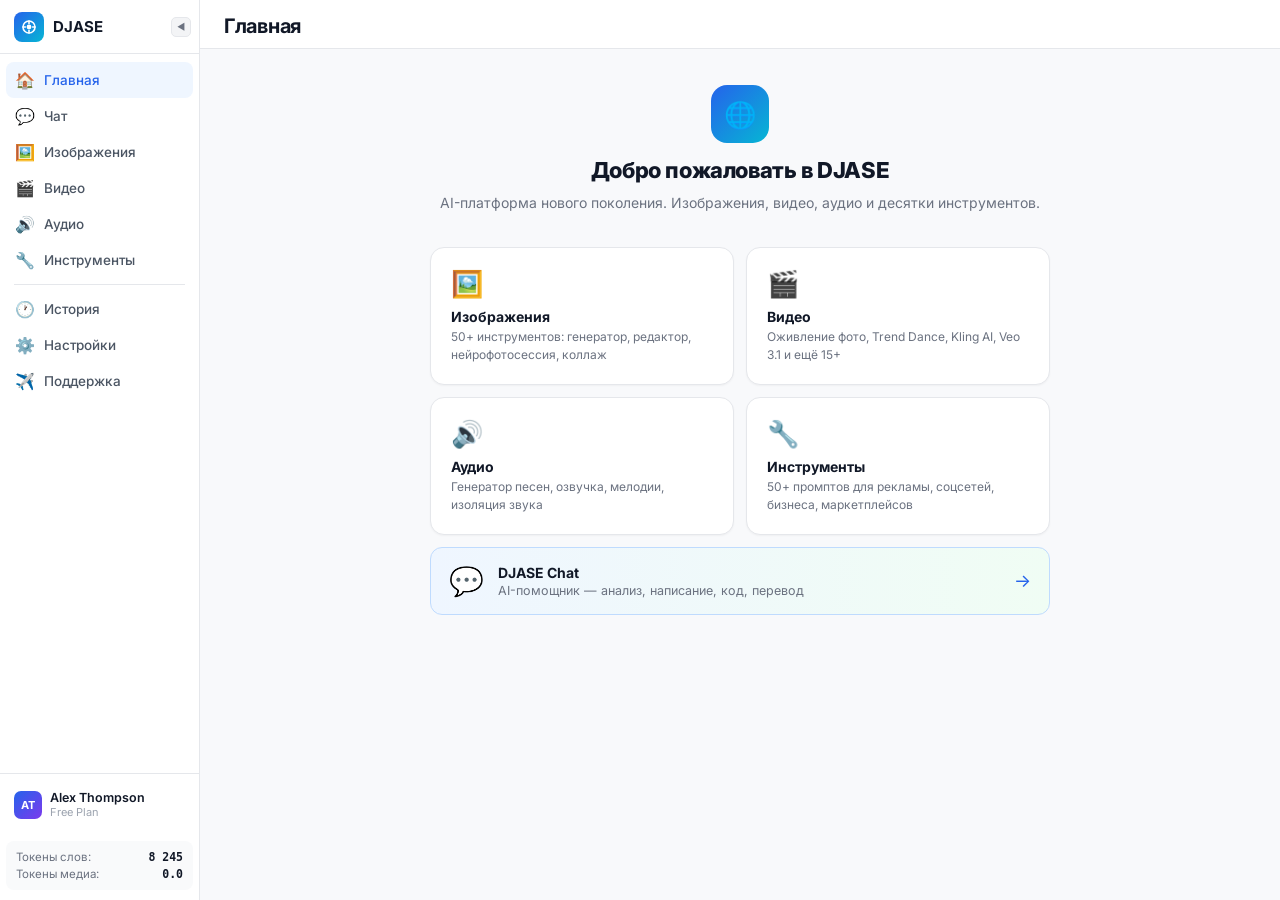
==== commit 6e34a9a8: "Add files via upload" ====
--- a/dashboard.html
+++ b/dashboard.html
@@ -16,82 +16,34 @@
 .app{display:flex;height:100vh;overflow:hidden}
 
 /* ─── SIDEBAR ─── */
-.sb{
-  width:200px;flex-shrink:0;
-  background:#fff;
-  border-right:1px solid #e5e7eb;
-  display:flex;flex-direction:column;
-  height:100vh;
-  transition:width .22s ease;
-  overflow:hidden;
-}
+.sb{width:200px;flex-shrink:0;background:#fff;border-right:1px solid #e5e7eb;display:flex;flex-direction:column;height:100vh;transition:width .22s;overflow:hidden}
 .sb.mini{width:52px}
-
-.sb-logo{
-  height:54px;display:flex;align-items:center;
-  padding:0 14px;border-bottom:1px solid #e5e7eb;
-  gap:9px;flex-shrink:0;position:relative;
-}
-.sb-logo-icon{
-  width:30px;height:30px;flex-shrink:0;
-  background:linear-gradient(135deg,#2563eb,#06b6d4);
-  border-radius:8px;
-  display:flex;align-items:center;justify-content:center;
-}
+.sb-logo{height:54px;display:flex;align-items:center;padding:0 14px;border-bottom:1px solid #e5e7eb;gap:9px;flex-shrink:0;position:relative}
+.sb-logo-icon{width:30px;height:30px;flex-shrink:0;background:linear-gradient(135deg,#2563eb,#06b6d4);border-radius:8px;display:flex;align-items:center;justify-content:center}
 .sb-logo-icon svg{width:16px;height:16px}
 .sb-logo-name{font-weight:700;font-size:15px;white-space:nowrap;transition:opacity .2s}
 .sb.mini .sb-logo-name{opacity:0;pointer-events:none}
-
-.sb-toggle{
-  position:absolute;right:8px;top:50%;transform:translateY(-50%);
-  width:20px;height:20px;background:#f3f4f6;border:1px solid #e5e7eb;
-  border-radius:5px;cursor:pointer;display:flex;align-items:center;justify-content:center;
-  font-size:9px;color:#6b7280;transition:all .15s;
-}
+.sb-toggle{position:absolute;right:8px;top:50%;transform:translateY(-50%);width:20px;height:20px;background:#f3f4f6;border:1px solid #e5e7eb;border-radius:5px;cursor:pointer;display:flex;align-items:center;justify-content:center;font-size:9px;color:#6b7280;transition:all .15s}
 .sb-toggle:hover{background:#e5e7eb}
-
 .sb-nav{flex:1;overflow-y:auto;padding:8px 6px}
 .sb-nav::-webkit-scrollbar{width:0}
-
-.sb-item{
-  display:flex;align-items:center;gap:9px;
-  padding:8px 9px;border-radius:8px;
-  cursor:pointer;color:#4b5563;font-size:13.5px;font-weight:500;
-  transition:all .15s;white-space:nowrap;overflow:hidden;
-  text-decoration:none;
-}
+.sb-item{display:flex;align-items:center;gap:9px;padding:8px 9px;border-radius:8px;cursor:pointer;color:#4b5563;font-size:13.5px;font-weight:500;transition:all .15s;white-space:nowrap;overflow:hidden}
 .sb-item:hover{background:#f3f4f6;color:#111827}
 .sb-item.on{background:#eff6ff;color:#2563eb}
 .sb-item-icon{width:20px;height:20px;display:flex;align-items:center;justify-content:center;font-size:16px;flex-shrink:0}
-.sb-item-lbl{transition:opacity .2s;overflow:hidden;text-overflow:ellipsis}
+.sb-item-lbl{transition:opacity .2s}
 .sb.mini .sb-item-lbl{opacity:0;pointer-events:none}
-
 .sb-sep{height:1px;background:#e5e7eb;margin:6px 8px}
-
 .sb-foot{padding:10px 6px;border-top:1px solid #e5e7eb;flex-shrink:0}
-.sb-tokens{
-  background:#f9fafb;border-radius:8px;padding:9px 10px;
-  font-size:11.5px;overflow:hidden;
-  transition:opacity .2s;
-}
+.sb-tokens{background:#f9fafb;border-radius:8px;padding:9px 10px;font-size:11.5px;transition:opacity .2s}
 .sb.mini .sb-tokens{opacity:0;pointer-events:none}
-.sb-tok-row{display:flex;justify-content:space-between;align-items:center;margin-bottom:3px}
+.sb-tok-row{display:flex;justify-content:space-between;margin-bottom:3px}
 .sb-tok-row:last-child{margin-bottom:0}
 .sb-tok-lbl{color:#6b7280}
 .sb-tok-val{font-weight:600;font-family:monospace;color:#111827}
-
-.sb-user{
-  display:flex;align-items:center;gap:8px;
-  padding:6px 8px;border-radius:8px;cursor:pointer;
-  transition:background .15s;margin-bottom:8px;
-}
+.sb-user{display:flex;align-items:center;gap:8px;padding:6px 8px;border-radius:8px;cursor:pointer;transition:background .15s;margin-bottom:8px}
 .sb-user:hover{background:#f3f4f6}
-.sb-user-av{
-  width:28px;height:28px;border-radius:7px;flex-shrink:0;
-  background:linear-gradient(135deg,#2563eb,#7c3aed);
-  display:flex;align-items:center;justify-content:center;
-  font-size:11px;font-weight:700;color:#fff;
-}
+.sb-user-av{width:28px;height:28px;border-radius:7px;flex-shrink:0;background:linear-gradient(135deg,#2563eb,#7c3aed);display:flex;align-items:center;justify-content:center;font-size:11px;font-weight:700;color:#fff}
 .sb-user-info{flex:1;min-width:0;transition:opacity .2s}
 .sb.mini .sb-user-info{opacity:0}
 .sb-user-name{font-size:12.5px;font-weight:600;white-space:nowrap;overflow:hidden;text-overflow:ellipsis}
@@ -105,42 +57,23 @@
 .ph-top{display:flex;align-items:center;justify-content:space-between;padding:14px 24px 0}
 .ph-title{font-size:20px;font-weight:700;letter-spacing:-.3px}
 .ph-right{display:flex;align-items:center;gap:8px}
-
-.search-box{
-  display:flex;align-items:center;gap:7px;
-  background:#f3f4f6;border:1px solid #e5e7eb;
-  border-radius:8px;padding:7px 11px;min-width:180px;
-}
+.search-box{display:flex;align-items:center;gap:7px;background:#f3f4f6;border:1px solid #e5e7eb;border-radius:8px;padding:7px 11px;min-width:180px}
 .search-box input{background:none;border:none;outline:none;font-family:inherit;font-size:13px;color:#111827;width:100%}
 .search-box input::placeholder{color:#9ca3af}
-
-/* filter tabs */
 .ftabs{display:flex;gap:0;padding:0 24px;overflow-x:auto;margin-top:10px}
 .ftabs::-webkit-scrollbar{height:0}
-.ftab{
-  display:flex;align-items:center;gap:5px;
-  padding:9px 14px;
-  font-size:13px;font-weight:500;color:#6b7280;
-  cursor:pointer;border-bottom:2px solid transparent;
-  transition:all .15s;white-space:nowrap;flex-shrink:0;
-}
+.ftab{display:flex;align-items:center;gap:5px;padding:9px 14px;font-size:13px;font-weight:500;color:#6b7280;cursor:pointer;border-bottom:2px solid transparent;transition:all .15s;white-space:nowrap;flex-shrink:0}
 .ftab:hover{color:#111827}
 .ftab.on{color:#2563eb;border-bottom-color:#2563eb;background:#eff6ff}
-.ftab-icon{font-size:14px}
 
 /* ─── CONTENT ─── */
 .content{flex:1;overflow-y:auto;padding:20px 24px}
 .content::-webkit-scrollbar{width:4px}
-
 .page{display:none}
 .page.on{display:block}
 
-/* ─── TOOL CARDS (images/video/audio) ─── */
-.cards-grid{
-  display:grid;
-  grid-template-columns:repeat(auto-fill,minmax(210px,1fr));
-  gap:14px;
-}
+/* ─── TOOL CARDS GRID ─── */
+.cards-grid{display:grid;grid-template-columns:repeat(auto-fill,minmax(200px,1fr));gap:14px}
 
 .tool-card{
   background:#fff;border:1px solid #e5e7eb;border-radius:12px;
@@ -148,133 +81,81 @@
   transition:transform .18s,box-shadow .18s,border-color .18s;
   box-shadow:0 1px 2px rgba(0,0,0,.05);
 }
-.tool-card:hover{transform:translateY(-2px);box-shadow:0 6px 20px rgba(0,0,0,.1);border-color:#d1d5db}
+.tool-card:hover{transform:translateY(-3px);box-shadow:0 8px 24px rgba(0,0,0,.12);border-color:#d1d5db}
 
 .tc-thumb{
   position:relative;width:100%;aspect-ratio:16/10;
   overflow:hidden;background:#e5e7eb;
 }
+/* zoom on hover */
 .tc-thumb img{
-  width:100%;height:100%;object-fit:cover;
-  display:block;
-  transition:transform .3s;
-}
-.tool-card:hover .tc-thumb img{transform:scale(1.04)}
-
-/* fallback if image fails */
-.tc-thumb-fallback{
-  width:100%;height:100%;
-  display:flex;align-items:center;justify-content:center;
-  font-size:36px;
-}
-
-/* overlay badges */
-.tc-badge{
-  position:absolute;bottom:8px;right:8px;
-  background:rgba(0,0,0,.55);backdrop-filter:blur(4px);
-  border-radius:20px;padding:2px 8px;
-  font-size:10.5px;font-weight:600;color:#fff;
-  letter-spacing:.02em;
-}
-.tc-badge.new{background:rgba(22,163,74,.85)}
-
-.tc-arrow{
-  position:absolute;top:8px;right:8px;
-  width:26px;height:26px;border-radius:50%;
-  background:rgba(255,255,255,.85);
-  display:flex;align-items:center;justify-content:center;
-  font-size:12px;color:#374151;
-  opacity:0;transition:opacity .18s;
-}
-.tool-card:hover .tc-arrow{opacity:1}
-
-/* before/after style cards (like "Восстановление фото") */
-.tc-thumb.ba{display:flex}
-.tc-ba-half{flex:1;position:relative;overflow:hidden}
-.tc-ba-half img{width:100%;height:100%;object-fit:cover}
-.tc-ba-arrow{
-  position:absolute;top:50%;left:50%;transform:translate(-50%,-50%);
-  width:28px;height:28px;border-radius:50%;
-  background:#fff;box-shadow:0 2px 8px rgba(0,0,0,.2);
-  display:flex;align-items:center;justify-content:center;
-  font-size:14px;color:#374151;flex-shrink:0;z-index:2;
-}
+  width:100%;height:100%;object-fit:cover;display:block;
+  transition:transform .5s ease;
+  will-change:transform;
+}
+.tool-card:hover .tc-thumb img{transform:scale(1.08)}
+
+/* before/after split */
+.tc-thumb.ba{display:flex;gap:0}
+.ba-half{flex:1;overflow:hidden;position:relative}
+.ba-half img{width:100%;height:100%;object-fit:cover;display:block;transition:transform .5s}
+.tool-card:hover .ba-half img{transform:scale(1.06)}
+.ba-arrow{position:absolute;top:50%;left:50%;transform:translate(-50%,-50%);z-index:3;width:26px;height:26px;border-radius:50%;background:rgba(255,255,255,.9);display:flex;align-items:center;justify-content:center;font-size:13px;box-shadow:0 2px 6px rgba(0,0,0,.2);flex-shrink:0}
+
+.tc-fallback{width:100%;height:100%;display:flex;align-items:center;justify-content:center;font-size:36px}
+.tc-badge-cat{position:absolute;bottom:7px;left:7px;background:rgba(0,0,0,.52);backdrop-filter:blur(4px);border-radius:20px;padding:2px 8px;font-size:10px;font-weight:600;color:#fff}
+.tc-badge-new{position:absolute;top:7px;right:7px;background:rgba(22,163,74,.88);border-radius:20px;padding:2px 8px;font-size:10px;font-weight:600;color:#fff}
+.tc-hover-arrow{position:absolute;top:7px;right:7px;width:26px;height:26px;border-radius:50%;background:rgba(255,255,255,.85);display:flex;align-items:center;justify-content:center;font-size:12px;opacity:0;transition:opacity .2s}
+.tool-card:hover .tc-hover-arrow{opacity:1}
 
 .tc-body{padding:10px 12px 13px}
 .tc-name{font-size:13px;font-weight:600;margin-bottom:3px;white-space:nowrap;overflow:hidden;text-overflow:ellipsis}
 .tc-desc{font-size:11.5px;color:#6b7280;line-height:1.5;display:-webkit-box;-webkit-line-clamp:2;-webkit-box-orient:vertical;overflow:hidden}
 
-/* ─── AUDIO cards (illustration style) ─── */
-.audio-card{
-  background:#fff;border:1px solid #e5e7eb;border-radius:12px;
-  overflow:hidden;cursor:pointer;
-  transition:transform .18s,box-shadow .18s;
-  box-shadow:0 1px 2px rgba(0,0,0,.05);
-}
-.audio-card:hover{transform:translateY(-2px);box-shadow:0 6px 20px rgba(0,0,0,.1)}
-.audio-thumb{
-  width:100%;aspect-ratio:16/10;
-  display:flex;align-items:center;justify-content:center;
-  position:relative;overflow:hidden;
-}
-.audio-thumb svg{width:70%;height:70%}
+/* ─── AUDIO ─── */
+.audio-card{background:#fff;border:1px solid #e5e7eb;border-radius:12px;overflow:hidden;cursor:pointer;transition:transform .18s,box-shadow .18s;box-shadow:0 1px 2px rgba(0,0,0,.05)}
+.audio-card:hover{transform:translateY(-3px);box-shadow:0 8px 24px rgba(0,0,0,.12)}
+.audio-thumb{width:100%;aspect-ratio:16/10;display:flex;align-items:center;justify-content:center;position:relative;overflow:hidden}
+.audio-thumb canvas{position:absolute;inset:0;width:100%;height:100%}
+.audio-thumb-icon{position:relative;z-index:1;font-size:28px}
 .audio-card-body{padding:10px 12px 13px}
 .audio-card-name{font-size:13px;font-weight:600;margin-bottom:3px}
-.audio-card-desc{font-size:11.5px;color:#6b7280;line-height:1.5}
-
-/* ─── TOOLS LIST PAGE ─── */
-.tools-section{margin-bottom:24px}
-.tools-sec-title{
-  font-size:14px;font-weight:700;margin-bottom:10px;
-  display:flex;align-items:center;gap:10px;
-}
+.audio-card-desc{font-size:11.5px;color:#6b7280;line-height:1.5;display:-webkit-box;-webkit-line-clamp:2;-webkit-box-orient:vertical;overflow:hidden}
+
+/* ─── PAGINATION ─── */
+.pagination{display:flex;align-items:center;justify-content:center;gap:6px;margin-top:24px;padding-bottom:8px}
+.pg-btn{width:36px;height:36px;border-radius:8px;border:1px solid #e5e7eb;background:#fff;font-size:13px;font-weight:600;cursor:pointer;display:flex;align-items:center;justify-content:center;transition:all .15s;color:#374151}
+.pg-btn:hover{background:#f3f4f6;border-color:#d1d5db}
+.pg-btn.on{background:#2563eb;color:#fff;border-color:#2563eb}
+.pg-btn.arrow{color:#6b7280}
+.pg-btn.arrow:hover{color:#111827}
+.pg-btn:disabled{opacity:.35;pointer-events:none}
+
+/* ─── TOOLS LIST ─── */
+.tools-section{margin-bottom:22px}
+.tools-sec-title{font-size:14px;font-weight:700;margin-bottom:10px;display:flex;align-items:center;gap:10px}
 .tools-sec-title::after{content:'';flex:1;height:1px;background:#e5e7eb}
-.tools-list{
-  display:grid;
-  grid-template-columns:repeat(4,1fr);
-  gap:1px;background:#f3f4f6;border:1px solid #e5e7eb;border-radius:10px;overflow:hidden;
-}
-.tool-list-item{
-  display:flex;align-items:center;gap:9px;
-  padding:9px 13px;
-  background:#fff;cursor:pointer;font-size:13px;color:#374151;
-  transition:all .13s;
-}
+.tools-list{display:grid;grid-template-columns:repeat(4,1fr);gap:1px;background:#f3f4f6;border:1px solid #e5e7eb;border-radius:10px;overflow:hidden}
+.tool-list-item{display:flex;align-items:center;gap:9px;padding:9px 13px;background:#fff;cursor:pointer;font-size:13px;color:#374151;transition:all .13s}
 .tool-list-item:hover{background:#eff6ff;color:#2563eb}
 .tli-icon{width:20px;height:20px;display:flex;align-items:center;justify-content:center;font-size:15px;flex-shrink:0}
 
 /* ─── CHAT ─── */
 .chat-wrap{display:flex;flex-direction:column;height:100%}
 .chat-msgs{flex:1;overflow-y:auto;padding:20px 0}
-.chat-msgs::-webkit-scrollbar{width:3px}
-
 .chat-hello{max-width:560px;margin:0 auto;text-align:center;padding:40px 24px 20px}
-.chat-hello-icon{
-  width:56px;height:56px;background:linear-gradient(135deg,#2563eb,#06b6d4);
-  border-radius:16px;display:flex;align-items:center;justify-content:center;
-  margin:0 auto 16px;font-size:26px;
-}
-.chat-hello h2{font-size:21px;font-weight:700;letter-spacing:-.3px;margin-bottom:7px}
+.chat-hello-icon{width:56px;height:56px;background:linear-gradient(135deg,#2563eb,#06b6d4);border-radius:16px;display:flex;align-items:center;justify-content:center;margin:0 auto 16px;font-size:26px}
+.chat-hello h2{font-size:21px;font-weight:700;margin-bottom:7px}
 .chat-hello p{font-size:13.5px;color:#6b7280;line-height:1.6}
-
 .chat-hints{display:grid;grid-template-columns:1fr 1fr;gap:9px;max-width:560px;margin:18px auto;padding:0 24px}
-.hint{
-  background:#fff;border:1px solid #e5e7eb;border-radius:10px;
-  padding:12px 14px;cursor:pointer;transition:all .16s;
-  box-shadow:0 1px 2px rgba(0,0,0,.04);
-}
+.hint{background:#fff;border:1px solid #e5e7eb;border-radius:10px;padding:12px 14px;cursor:pointer;transition:all .16s;box-shadow:0 1px 2px rgba(0,0,0,.04)}
 .hint:hover{border-color:#bfdbfe;background:#eff6ff}
 .hint-icon{font-size:17px;margin-bottom:6px}
 .hint-txt{font-size:12px;color:#6b7280;line-height:1.5}
-
 .msg-wrap{max-width:740px;margin:0 auto;padding:4px 24px}
 .msg{display:flex;gap:10px;margin-bottom:2px}
 .msg.user{flex-direction:row-reverse}
-.msg-av{
-  width:28px;height:28px;border-radius:7px;flex-shrink:0;
-  display:flex;align-items:center;justify-content:center;
-  font-size:13px;font-weight:700;margin-top:3px;
-}
+.msg-av{width:28px;height:28px;border-radius:7px;flex-shrink:0;display:flex;align-items:center;justify-content:center;font-size:13px;font-weight:700;margin-top:3px}
 .msg-av.ai{background:linear-gradient(135deg,#2563eb,#06b6d4);color:#fff;font-size:14px}
 .msg-av.me{background:linear-gradient(135deg,#7c3aed,#a855f7);color:#fff}
 .msg-body{max-width:72%}
@@ -282,13 +163,10 @@
 .msg.ai .bubble{background:#fff;border:1px solid #e5e7eb;border-radius:4px 12px 12px 12px;box-shadow:0 1px 2px rgba(0,0,0,.05)}
 .msg.user .bubble{background:#2563eb;color:#fff;border-radius:12px 4px 12px 12px}
 .msg-time{font-size:10.5px;color:#9ca3af;margin-top:3px;padding:0 2px;font-family:monospace}
-
 .typing{display:flex;gap:4px;align-items:center;padding:12px 14px}
 .dot{width:6px;height:6px;border-radius:50%;background:#9ca3af;animation:td 1.2s ease-in-out infinite}
-.dot:nth-child(2){animation-delay:.2s}
-.dot:nth-child(3){animation-delay:.4s}
+.dot:nth-child(2){animation-delay:.2s}.dot:nth-child(3){animation-delay:.4s}
 @keyframes td{0%,60%,100%{transform:translateY(0);opacity:.4}30%{transform:translateY(-5px);opacity:1}}
-
 .chat-foot{padding:10px 24px 18px;background:#fff;border-top:1px solid #e5e7eb;flex-shrink:0;max-width:740px;width:100%;margin:0 auto}
 .chat-box{background:#f9fafb;border:1.5px solid #e5e7eb;border-radius:12px;padding:10px 12px 8px;transition:border-color .16s,box-shadow .16s}
 .chat-box:focus-within{border-color:#93c5fd;box-shadow:0 0 0 3px rgba(37,99,235,.07)}
@@ -305,13 +183,63 @@
 .mpill-dot{width:6px;height:6px;border-radius:50%;background:#22c55e;animation:blink 2.5s ease-in-out infinite}
 @keyframes blink{0%,100%{opacity:1}50%{opacity:.3}}
 
+/* ─── TOOL PAGE (inner) ─── */
+.tool-page{display:none;height:100%;flex-direction:column}
+.tool-page.on{display:flex}
+.tool-page-inner{display:flex;flex:1;overflow:hidden}
+
+.tool-left{
+  width:300px;flex-shrink:0;
+  background:#fff;border-right:1px solid #e5e7eb;
+  overflow-y:auto;padding:20px;
+}
+.tool-left::-webkit-scrollbar{width:3px}
+.tool-back{display:flex;align-items:center;gap:7px;cursor:pointer;color:#6b7280;font-size:13px;font-weight:500;margin-bottom:18px;transition:color .15s}
+.tool-back:hover{color:#2563eb}
+.tool-left-title{font-size:16px;font-weight:700;margin-bottom:4px}
+.tool-left-desc{font-size:12.5px;color:#6b7280;line-height:1.5;margin-bottom:18px}
+
+.drop-zone{border:2px dashed #d1d5db;border-radius:12px;padding:28px 16px;text-align:center;cursor:pointer;transition:all .18s;background:#fafafa;margin-bottom:16px}
+.drop-zone:hover{border-color:#2563eb;background:#eff6ff}
+.drop-zone-icon{font-size:28px;margin-bottom:8px}
+.drop-zone-txt{font-size:13px;font-weight:600;margin-bottom:3px}
+.drop-zone-hint{font-size:11.5px;color:#9ca3af}
+
+.form-label{display:block;font-size:12px;font-weight:600;color:#374151;margin-bottom:5px;margin-top:14px}
+.form-label span{color:#ef4444}
+.custom-select{position:relative}
+.custom-select select{width:100%;background:#fff;border:1.5px solid #e5e7eb;border-radius:8px;padding:9px 32px 9px 11px;font-family:inherit;font-size:13px;color:#111827;outline:none;appearance:none;cursor:pointer;transition:border-color .15s}
+.custom-select select:focus{border-color:#2563eb}
+.custom-select::after{content:'▾';position:absolute;right:10px;top:50%;transform:translateY(-50%);color:#9ca3af;font-size:12px;pointer-events:none}
+
+.gen-btn{width:100%;margin-top:18px;display:flex;align-items:center;justify-content:center;gap:8px;padding:12px;background:#2563eb;color:#fff;border:none;border-radius:10px;font-family:inherit;font-size:14px;font-weight:700;cursor:pointer;transition:all .18s}
+.gen-btn:hover{background:#1d4ed8;transform:translateY(-1px);box-shadow:0 4px 14px rgba(37,99,235,.3)}
+.gen-btn:disabled{opacity:.5;pointer-events:none}
+
+.tool-right{flex:1;overflow-y:auto;background:#f8f9fb;padding:20px}
+.tool-right::-webkit-scrollbar{width:4px}
+.tool-right-empty{display:flex;flex-direction:column;align-items:center;justify-content:center;height:100%;text-align:center;color:#9ca3af}
+.tool-right-empty-icon{font-size:48px;margin-bottom:16px;opacity:.5}
+.tool-right-empty h3{font-size:18px;font-weight:700;color:#374151;margin-bottom:6px}
+.tool-right-empty p{font-size:13px;line-height:1.6}
+
+.examples-grid{display:grid;grid-template-columns:repeat(auto-fill,minmax(180px,1fr));gap:12px}
+.example-item{border-radius:12px;overflow:hidden;cursor:pointer;transition:transform .18s,box-shadow .18s;position:relative}
+.example-item:hover{transform:translateY(-2px);box-shadow:0 6px 20px rgba(0,0,0,.12)}
+.example-item img{width:100%;aspect-ratio:3/4;object-fit:cover;display:block}
+.example-item-label{position:absolute;bottom:0;left:0;right:0;background:linear-gradient(transparent,rgba(0,0,0,.6));padding:20px 10px 8px;font-size:11px;font-weight:600;color:#fff}
+
+/* generating animation */
+.generating{display:flex;flex-direction:column;align-items:center;justify-content:center;padding:40px;text-align:center}
+.gen-spinner{width:48px;height:48px;border:3px solid #e5e7eb;border-top-color:#2563eb;border-radius:50%;animation:spin .8s linear infinite;margin:0 auto 16px}
+@keyframes spin{to{transform:rotate(360deg)}}
+.gen-result{background:#fff;border:1px solid #e5e7eb;border-radius:14px;overflow:hidden;max-width:400px;margin:0 auto;box-shadow:0 4px 16px rgba(0,0,0,.08)}
+.gen-result img{width:100%;display:block}
+.gen-result-footer{padding:12px 16px;display:flex;gap:8px}
+
 /* ─── HISTORY ─── */
 .hist-list{display:flex;flex-direction:column;gap:8px}
-.hist-card{
-  background:#fff;border:1px solid #e5e7eb;border-radius:10px;
-  padding:13px 16px;display:flex;align-items:center;gap:12px;
-  cursor:pointer;transition:all .14s;box-shadow:0 1px 2px rgba(0,0,0,.04);
-}
+.hist-card{background:#fff;border:1px solid #e5e7eb;border-radius:10px;padding:13px 16px;display:flex;align-items:center;gap:12px;cursor:pointer;transition:all .14s;box-shadow:0 1px 2px rgba(0,0,0,.04)}
 .hist-card:hover{border-color:#bfdbfe;box-shadow:0 3px 10px rgba(0,0,0,.08)}
 .hist-icon{width:36px;height:36px;border-radius:9px;display:flex;align-items:center;justify-content:center;font-size:17px;flex-shrink:0}
 .hist-title{font-size:13px;font-weight:600;margin-bottom:2px}
@@ -319,7 +247,7 @@
 .hist-tag{margin-left:auto;font-size:11px;font-weight:600;padding:2px 9px;border-radius:20px;flex-shrink:0}
 
 /* ─── SETTINGS ─── */
-.settings-grid{display:grid;grid-template-columns:200px 1fr;gap:18px}
+.s-grid{display:grid;grid-template-columns:200px 1fr;gap:18px}
 .s-nav{display:flex;flex-direction:column;gap:2px}
 .s-nav-item{display:flex;align-items:center;gap:9px;padding:9px 11px;border-radius:8px;cursor:pointer;font-size:13px;font-weight:500;color:#6b7280;transition:all .13s}
 .s-nav-item:hover{background:#f3f4f6;color:#111827}
@@ -348,9 +276,8 @@
 .frow{display:grid;grid-template-columns:1fr 1fr;gap:11px}
 
 /* ─── BUTTONS ─── */
-.btn{display:inline-flex;align-items:center;gap:6px;padding:8px 15px;border-radius:8px;font-size:13px;font-weight:600;font-family:inherit;cursor:pointer;border:none;transition:all .14s;letter-spacing:-.01em}
+.btn{display:inline-flex;align-items:center;gap:6px;padding:8px 15px;border-radius:8px;font-size:13px;font-weight:600;font-family:inherit;cursor:pointer;border:none;transition:all .14s}
 .btn-sm{padding:6px 12px;font-size:12px;border-radius:7px}
-.btn-lg{padding:11px 20px;font-size:14px;border-radius:10px}
 .btn-full{width:100%;justify-content:center}
 .btn-primary{background:#2563eb;color:#fff}.btn-primary:hover{background:#1d4ed8}
 .btn-ghost{background:#f3f4f6;color:#374151;border:1px solid #e5e7eb}.btn-ghost:hover{background:#e5e7eb}
@@ -360,7 +287,6 @@
 .badge-green{background:#f0fdf4;color:#16a34a}
 .badge-amber{background:#fffbeb;color:#d97706}
 .badge-purple{background:#faf5ff;color:#7c3aed}
-.badge-gray{background:#f3f4f6;color:#6b7280}
 
 /* ─── PROFILE ─── */
 .prof-grid{display:grid;grid-template-columns:230px 1fr;gap:18px}
@@ -372,8 +298,6 @@
 .stat-item{background:#f9fafb;border-radius:8px;padding:9px;text-align:center}
 .stat-n{font-size:18px;font-weight:700;color:#2563eb;letter-spacing:-.4px}
 .stat-l{font-size:10.5px;color:#9ca3af;margin-top:1px;font-family:monospace}
-
-/* usage bars */
 .ub{margin-bottom:9px}
 .ub-head{display:flex;justify-content:space-between;font-size:11.5px;color:#6b7280;margin-bottom:4px;font-family:monospace}
 .ub-track{height:5px;background:#e5e7eb;border-radius:3px;overflow:hidden}
@@ -394,7 +318,7 @@
 /* ─── MODAL ─── */
 .modal-bg{display:none;position:fixed;inset:0;background:rgba(0,0,0,.28);backdrop-filter:blur(4px);z-index:400;align-items:center;justify-content:center;padding:20px}
 .modal-bg.open{display:flex}
-.modal{background:#fff;border-radius:16px;padding:26px;width:100%;max-width:430px;position:relative;box-shadow:0 20px 60px rgba(0,0,0,.13);animation:min .18s ease}
+.modal{background:#fff;border-radius:16px;padding:26px;width:100%;max-width:440px;position:relative;box-shadow:0 20px 60px rgba(0,0,0,.13);animation:min .18s ease}
 .modal.lg{max-width:520px}
 @keyframes min{from{transform:translateY(10px) scale(.98);opacity:0}to{transform:none;opacity:1}}
 .modal-x{position:absolute;top:15px;right:15px;width:26px;height:26px;border-radius:6px;background:#f3f4f6;border:none;cursor:pointer;font-size:14px;color:#6b7280;display:flex;align-items:center;justify-content:center;transition:all .12s}
@@ -402,23 +326,13 @@
 .modal-title{font-size:17px;font-weight:700;letter-spacing:-.3px;margin-bottom:4px}
 .modal-sub{font-size:13px;color:#6b7280;margin-bottom:18px;line-height:1.5}
 
-/* tool open modal */
-.tm-thumb{width:100%;aspect-ratio:16/9;border-radius:10px;overflow:hidden;margin-bottom:16px;display:flex;align-items:center;justify-content:center}
-.tm-thumb img{width:100%;height:100%;object-fit:cover}
-.tm-opt{background:#f9fafb;border:1.5px solid #e5e7eb;border-radius:10px;padding:12px 14px;cursor:pointer;transition:all .14s;display:flex;align-items:center;gap:11px;margin-bottom:8px}
-.tm-opt:hover{border-color:#93c5fd;background:#eff6ff}
-.tm-opt:last-child{margin-bottom:0}
-.tm-opt-icon{font-size:20px;flex-shrink:0}
-.tm-opt-name{font-size:13px;font-weight:600;margin-bottom:1px}
-.tm-opt-hint{font-size:11.5px;color:#6b7280}
-
 /* ─── TOAST ─── */
 #toasts{position:fixed;bottom:22px;right:22px;display:flex;flex-direction:column;gap:7px;z-index:9999}
 .toast{background:#111827;color:#fff;padding:10px 15px;border-radius:10px;font-size:13px;font-weight:500;box-shadow:0 8px 24px rgba(0,0,0,.18);animation:tin .2s cubic-bezier(.34,1.56,.64,1);max-width:310px}
 .toast.ok{background:#15803d}.toast.err{background:#b91c1b}.toast.info{background:#1d4ed8}
 @keyframes tin{from{transform:translateX(10px);opacity:0}to{transform:none;opacity:1}}
 
-/* ─── HOME PAGE cards ─── */
+/* home */
 .home-grid{display:grid;grid-template-columns:repeat(2,1fr);gap:12px;max-width:640px;margin:0 auto}
 .home-card{background:#fff;border:1px solid #e5e7eb;border-radius:14px;padding:20px;cursor:pointer;transition:all .18s;box-shadow:0 1px 2px rgba(0,0,0,.04)}
 .home-card:hover{transform:translateY(-2px);box-shadow:0 6px 20px rgba(0,0,0,.08);border-color:#d1d5db}
@@ -428,14 +342,15 @@
 
 @media(max-width:860px){
   .tools-list{grid-template-columns:repeat(2,1fr)}
-  .prof-grid,.settings-grid{grid-template-columns:1fr}
+  .prof-grid,.s-grid{grid-template-columns:1fr}
+  .tool-left{width:240px}
 }
 </style>
 </head>
 <body>
 <div class="app">
 
-<!-- ══════════ SIDEBAR ══════════ -->
+<!-- ════════ SIDEBAR ════════ -->
 <aside class="sb" id="sb">
   <div class="sb-logo">
     <div class="sb-logo-icon">
@@ -451,38 +366,18 @@
     <span class="sb-logo-name">DJASE</span>
     <div class="sb-toggle" onclick="toggleSb()" id="sb-btn">◀</div>
   </div>
-
   <nav class="sb-nav">
-    <div class="sb-item on" onclick="go('home','Главная')">
-      <span class="sb-item-icon">🏠</span><span class="sb-item-lbl">Главная</span>
-    </div>
-    <div class="sb-item" onclick="go('chat','Чат')">
-      <span class="sb-item-icon">💬</span><span class="sb-item-lbl">Чат</span>
-    </div>
-    <div class="sb-item" onclick="go('images','Изображения')">
-      <span class="sb-item-icon">🖼️</span><span class="sb-item-lbl">Изображения</span>
-    </div>
-    <div class="sb-item" onclick="go('video','Видео')">
-      <span class="sb-item-icon">🎬</span><span class="sb-item-lbl">Видео</span>
-    </div>
-    <div class="sb-item" onclick="go('audio','Аудио')">
-      <span class="sb-item-icon">🔊</span><span class="sb-item-lbl">Аудио</span>
-    </div>
-    <div class="sb-item" onclick="go('tools','Инструменты')">
-      <span class="sb-item-icon">🔧</span><span class="sb-item-lbl">Инструменты</span>
-    </div>
+    <div class="sb-item on" onclick="go('home','Главная')"><span class="sb-item-icon">🏠</span><span class="sb-item-lbl">Главная</span></div>
+    <div class="sb-item" onclick="go('chat','Чат')"><span class="sb-item-icon">💬</span><span class="sb-item-lbl">Чат</span></div>
+    <div class="sb-item" onclick="go('images','Изображения')"><span class="sb-item-icon">🖼️</span><span class="sb-item-lbl">Изображения</span></div>
+    <div class="sb-item" onclick="go('video','Видео')"><span class="sb-item-icon">🎬</span><span class="sb-item-lbl">Видео</span></div>
+    <div class="sb-item" onclick="go('audio','Аудио')"><span class="sb-item-icon">🔊</span><span class="sb-item-lbl">Аудио</span></div>
+    <div class="sb-item" onclick="go('tools','Инструменты')"><span class="sb-item-icon">🔧</span><span class="sb-item-lbl">Инструменты</span></div>
     <div class="sb-sep"></div>
-    <div class="sb-item" onclick="go('history','История')">
-      <span class="sb-item-icon">🕐</span><span class="sb-item-lbl">История</span>
-    </div>
-    <div class="sb-item" onclick="go('settings','Настройки')">
-      <span class="sb-item-icon">⚙️</span><span class="sb-item-lbl">Настройки</span>
-    </div>
-    <div class="sb-item" onclick="toast('Открываем Telegram поддержки','info')">
-      <span class="sb-item-icon">✈️</span><span class="sb-item-lbl">Поддержка</span>
-    </div>
+    <div class="sb-item" onclick="go('history','История')"><span class="sb-item-icon">🕐</span><span class="sb-item-lbl">История</span></div>
+    <div class="sb-item" onclick="go('settings','Настройки')"><span class="sb-item-icon">⚙️</span><span class="sb-item-lbl">Настройки</span></div>
+    <div class="sb-item" onclick="toast('Telegram поддержки: @djase_support','info')"><span class="sb-item-icon">✈️</span><span class="sb-item-lbl">Поддержка</span></div>
   </nav>
-
   <div class="sb-foot">
     <div class="dd" id="u-dd" style="width:100%;margin-bottom:8px">
       <div class="sb-user" onclick="toggleDD('u-dd')">
@@ -501,23 +396,17 @@
       </div>
     </div>
     <div class="sb-tokens">
-      <div class="sb-tok-row">
-        <span class="sb-tok-lbl">Токены слов:</span>
-        <span class="sb-tok-val">8 245</span>
-      </div>
-      <div class="sb-tok-row">
-        <span class="sb-tok-lbl">Токены медиа:</span>
-        <span class="sb-tok-val">0.0</span>
-      </div>
+      <div class="sb-tok-row"><span class="sb-tok-lbl">Токены слов:</span><span class="sb-tok-val">8 245</span></div>
+      <div class="sb-tok-row"><span class="sb-tok-lbl">Токены медиа:</span><span class="sb-tok-val">0.0</span></div>
     </div>
   </div>
 </aside>
 
-<!-- ══════════ MAIN ══════════ -->
-<div class="main">
+<!-- ════════ MAIN ════════ -->
+<div class="main" id="main-area">
 
   <!-- PAGE HEAD -->
-  <div class="ph">
+  <div class="ph" id="ph">
     <div class="ph-top">
       <h1 class="ph-title" id="ph-title">Главная</h1>
       <div class="ph-right">
@@ -526,9 +415,7 @@
           <input type="text" placeholder="Поиск..." id="search-inp" oninput="onSearch(this.value)">
         </div>
         <div class="model-pill" id="model-pill-top" style="display:none" onclick="openModal('model-modal')">
-          <div class="mpill-dot"></div>
-          <span id="cur-model-lbl">GPT-4o</span>
-          <span style="color:#9ca3af;font-size:11px">▾</span>
+          <div class="mpill-dot"></div><span id="cur-model-lbl">GPT-4o</span><span style="color:#9ca3af;font-size:11px">▾</span>
         </div>
       </div>
     </div>
@@ -536,7 +423,7 @@
   </div>
 
   <!-- PAGES -->
-  <div class="content" id="content">
+  <div class="content" id="content-area">
 
     <!-- HOME -->
     <div id="p-home" class="page on">
@@ -544,17 +431,17 @@
         <div style="text-align:center;margin-bottom:32px">
           <div style="width:58px;height:58px;background:linear-gradient(135deg,#2563eb,#06b6d4);border-radius:16px;display:flex;align-items:center;justify-content:center;margin:0 auto 14px;font-size:26px">🌐</div>
           <h2 style="font-size:22px;font-weight:800;letter-spacing:-.4px;margin-bottom:8px">Добро пожаловать в DJASE</h2>
-          <p style="color:#6b7280;font-size:14px;line-height:1.7">AI-платформа нового поколения. Изображения, видео, аудио и десятки инструментов в одном месте.</p>
+          <p style="color:#6b7280;font-size:14px;line-height:1.7">AI-платформа нового поколения. Изображения, видео, аудио и десятки инструментов.</p>
         </div>
         <div class="home-grid">
-          <div class="home-card" onclick="go('images','Изображения')"><div class="home-card-icon">🖼️</div><div class="home-card-name">Изображения</div><div class="home-card-desc">Генератор, редактор, нейрофотосессия, коллаж и ещё 15+ инструментов</div></div>
-          <div class="home-card" onclick="go('video','Видео')"><div class="home-card-icon">🎬</div><div class="home-card-name">Видео</div><div class="home-card-desc">Оживление фото, Trend Dance, Kling AI, Veo 3.1 и ещё 15+ инструментов</div></div>
+          <div class="home-card" onclick="go('images','Изображения')"><div class="home-card-icon">🖼️</div><div class="home-card-name">Изображения</div><div class="home-card-desc">50+ инструментов: генератор, редактор, нейрофотосессия, коллаж</div></div>
+          <div class="home-card" onclick="go('video','Видео')"><div class="home-card-icon">🎬</div><div class="home-card-name">Видео</div><div class="home-card-desc">Оживление фото, Trend Dance, Kling AI, Veo 3.1 и ещё 15+</div></div>
           <div class="home-card" onclick="go('audio','Аудио')"><div class="home-card-icon">🔊</div><div class="home-card-name">Аудио</div><div class="home-card-desc">Генератор песен, озвучка, мелодии, изоляция звука</div></div>
           <div class="home-card" onclick="go('tools','Инструменты')"><div class="home-card-icon">🔧</div><div class="home-card-name">Инструменты</div><div class="home-card-desc">50+ промптов для рекламы, соцсетей, бизнеса, маркетплейсов</div></div>
         </div>
         <div style="margin-top:12px;background:linear-gradient(90deg,#eff6ff,#f0fdf4);border:1px solid #bfdbfe;border-radius:12px;padding:16px 18px;display:flex;align-items:center;gap:14px;cursor:pointer" onclick="go('chat','Чат')">
           <span style="font-size:28px">💬</span>
-          <div><div style="font-size:14px;font-weight:700;margin-bottom:2px">DJASE Chat</div><div style="font-size:12.5px;color:#6b7280">Умный AI-помощник — анализ, написание, код, перевод</div></div>
+          <div><div style="font-size:14px;font-weight:700;margin-bottom:2px">DJASE Chat</div><div style="font-size:12.5px;color:#6b7280">AI-помощник — анализ, написание, код, перевод</div></div>
           <span style="margin-left:auto;color:#2563eb;font-size:18px">→</span>
         </div>
       </div>
@@ -582,19 +469,13 @@
         <div class="chat-box">
           <div style="display:flex;gap:9px;align-items:flex-end">
             <textarea class="chat-ta" id="ch-inp" placeholder="Напишите сообщение... (Enter — отправить)" rows="1" onkeydown="ck(event)" oninput="ar(this)"></textarea>
-            <button class="send-btn" id="send-btn" onclick="sm()">
-              <svg width="13" height="13" viewBox="0 0 13 13" fill="none"><path d="M11.5 6.5L1 1l2 5.5-2 5.5 10.5-5.5z" fill="white"/></svg>
-            </button>
+            <button class="send-btn" id="send-btn" onclick="sm()"><svg width="13" height="13" viewBox="0 0 13 13" fill="none"><path d="M11.5 6.5L1 1l2 5.5-2 5.5 10.5-5.5z" fill="white"/></svg></button>
           </div>
           <div class="chat-foot-row">
             <button class="att-btn" onclick="toast('Прикрепите файл','info')">📎</button>
-            <button class="att-btn" onclick="toast('Загрузите изображение для анализа','info')">🖼️</button>
+            <button class="att-btn" onclick="toast('Загрузите изображение','info')">🖼️</button>
             <button class="att-btn" onclick="toast('Голосовой ввод','info')">🎙️</button>
-            <div class="model-pill" onclick="openModal('model-modal')" style="margin-left:auto">
-              <div class="mpill-dot"></div>
-              <span id="ch-model-lbl">GPT-4o</span>
-              <span style="color:#9ca3af;font-size:11px">▾</span>
-            </div>
+            <div class="model-pill" onclick="openModal('model-modal')" style="margin-left:auto"><div class="mpill-dot"></div><span id="ch-model-lbl">GPT-4o</span><span style="color:#9ca3af;font-size:11px">▾</span></div>
           </div>
         </div>
       </div>
@@ -603,11 +484,13 @@
     <!-- IMAGES -->
     <div id="p-images" class="page">
       <div class="cards-grid" id="img-grid"></div>
+      <div class="pagination" id="img-pages"></div>
     </div>
 
     <!-- VIDEO -->
     <div id="p-video" class="page">
       <div class="cards-grid" id="vid-grid"></div>
+      <div class="pagination" id="vid-pages"></div>
     </div>
 
     <!-- AUDIO -->
@@ -616,9 +499,7 @@
     </div>
 
     <!-- TOOLS -->
-    <div id="p-tools" class="page">
-      <div id="tools-body"></div>
-    </div>
+    <div id="p-tools" class="page"><div id="tools-body"></div></div>
 
     <!-- HISTORY -->
     <div id="p-history" class="page">
@@ -627,7 +508,7 @@
 
     <!-- SETTINGS -->
     <div id="p-settings" class="page">
-      <div class="settings-grid">
+      <div class="s-grid">
         <div>
           <div style="font-size:11px;font-weight:600;letter-spacing:.06em;text-transform:uppercase;color:#9ca3af;margin-bottom:8px;padding:0 4px">Разделы</div>
           <div class="s-nav">
@@ -639,33 +520,18 @@
           </div>
         </div>
         <div>
-          <div class="s-card">
-            <div class="s-card-head">Личные данные</div>
-            <div class="s-card-body">
-              <div class="frow"><div class="fg" style="margin:0"><label class="lbl">Имя</label><input class="inp" value="Alex"></div><div class="fg" style="margin:0"><label class="lbl">Фамилия</label><input class="inp" value="Thompson"></div></div>
-              <div style="height:10px"></div>
-              <div class="fg"><label class="lbl">Email</label><input class="inp" value="alex@example.com" type="email"></div>
-              <div class="fg"><label class="lbl">О себе</label><textarea class="inp" rows="2" style="resize:none" placeholder="Расскажите о себе..."></textarea></div>
-              <button class="btn btn-primary btn-sm" onclick="toast('Данные сохранены','ok')">Сохранить</button>
-            </div>
-          </div>
-          <div class="s-card">
-            <div class="s-card-head">Интерфейс и AI</div>
-            <div class="s-card-body">
-              <div class="s-row"><div><div class="s-row-lbl">Тёмная тема</div><div class="s-row-hint">Тёмный режим интерфейса</div></div><div class="tog" onclick="this.classList.toggle('on')"></div></div>
-              <div class="s-row"><div><div class="s-row-lbl">Потоковый вывод</div><div class="s-row-hint">Ответ появляется по мере генерации</div></div><div class="tog on" onclick="this.classList.toggle('on')"></div></div>
-              <div class="s-row"><div class="s-row-lbl">Модель по умолчанию</div><select class="sel" style="width:155px"><option>GPT-4o</option><option>Claude 3.5</option><option>GPT-3.5 Turbo</option><option>Gemini Pro</option></select></div>
-              <div class="s-row"><div class="s-row-lbl">Язык</div><select class="sel" style="width:155px"><option>Русский</option><option>English</option><option>Deutsch</option></select></div>
-            </div>
-          </div>
-          <div class="s-card" style="border-color:rgba(220,38,38,.2)">
-            <div class="s-card-head" style="color:#dc2626">Опасная зона</div>
-            <div class="s-card-body">
-              <div class="s-row"><div><div class="s-row-lbl">Очистить историю</div><div class="s-row-hint">Все чаты будут удалены</div></div><button class="btn btn-danger btn-sm" onclick="toast('История очищена')">Очистить</button></div>
-              <div class="s-row"><div><div class="s-row-lbl">Удалить аккаунт</div><div class="s-row-hint">Необратимое действие</div></div><button class="btn btn-danger btn-sm" onclick="toast('Недоступно в демо')">Удалить</button></div>
-            </div>
-          </div>
-          <button class="btn btn-primary" onclick="toast('Настройки сохранены','ok')">Сохранить настройки</button>
+          <div class="s-card"><div class="s-card-head">Личные данные</div><div class="s-card-body">
+            <div class="frow"><div class="fg" style="margin:0"><label class="lbl">Имя</label><input class="inp" value="Alex"></div><div class="fg" style="margin:0"><label class="lbl">Фамилия</label><input class="inp" value="Thompson"></div></div>
+            <div style="height:10px"></div>
+            <div class="fg"><label class="lbl">Email</label><input class="inp" value="alex@example.com" type="email"></div>
+            <button class="btn btn-primary btn-sm" onclick="toast('Данные сохранены','ok')">Сохранить</button>
+          </div></div>
+          <div class="s-card"><div class="s-card-head">Интерфейс и AI</div><div class="s-card-body">
+            <div class="s-row"><div><div class="s-row-lbl">Тёмная тема</div><div class="s-row-hint">Тёмный режим</div></div><div class="tog" onclick="this.classList.toggle('on')"></div></div>
+            <div class="s-row"><div><div class="s-row-lbl">Потоковый вывод</div><div class="s-row-hint">Ответ по мере генерации</div></div><div class="tog on" onclick="this.classList.toggle('on')"></div></div>
+            <div class="s-row"><div class="s-row-lbl">Модель по умолчанию</div><select class="sel" style="width:155px"><option>GPT-4o</option><option>Claude 3.5</option><option>GPT-3.5 Turbo</option></select></div>
+          </div></div>
+          <button class="btn btn-primary" onclick="toast('Настройки сохранены','ok')">Сохранить</button>
         </div>
       </div>
     </div>
@@ -673,39 +539,30 @@
     <!-- PROFILE -->
     <div id="p-profile" class="page">
       <div class="prof-grid">
+        <div><div class="prof-card">
+          <div class="prof-av" id="pf-av">AT</div>
+          <div class="prof-name" id="pf-name">Alex Thompson</div>
+          <div class="prof-email" id="pf-email">alex@example.com</div>
+          <span class="badge badge-blue">Free Plan</span>
+          <div class="stat-grid">
+            <div class="stat-item"><div class="stat-n">247</div><div class="stat-l">чатов</div></div>
+            <div class="stat-item"><div class="stat-n">1.2M</div><div class="stat-l">токенов</div></div>
+            <div class="stat-item"><div class="stat-n">38</div><div class="stat-l">медиа</div></div>
+            <div class="stat-item"><div class="stat-n">12</div><div class="stat-l">документов</div></div>
+          </div>
+          <button class="btn btn-primary btn-sm btn-full" style="margin-top:14px" onclick="openModal('up-modal')">⬆ Улучшить план</button>
+        </div></div>
         <div>
-          <div class="prof-card">
-            <div class="prof-av" id="pf-av">AT</div>
-            <div class="prof-name" id="pf-name">Alex Thompson</div>
-            <div class="prof-email" id="pf-email">alex@example.com</div>
-            <span class="badge badge-blue">Free Plan</span>
-            <div class="stat-grid">
-              <div class="stat-item"><div class="stat-n">247</div><div class="stat-l">чатов</div></div>
-              <div class="stat-item"><div class="stat-n">1.2M</div><div class="stat-l">токенов</div></div>
-              <div class="stat-item"><div class="stat-n">38</div><div class="stat-l">медиа</div></div>
-              <div class="stat-item"><div class="stat-n">12</div><div class="stat-l">документов</div></div>
-            </div>
-            <button class="btn btn-primary btn-sm btn-full" style="margin-top:14px" onclick="openModal('up-modal')">⬆ Улучшить план</button>
-          </div>
-        </div>
-        <div>
-          <div class="s-card">
-            <div class="s-card-head">Редактировать профиль</div>
-            <div class="s-card-body">
-              <div class="frow"><div class="fg" style="margin:0"><label class="lbl">Имя</label><input class="inp" id="pf-f" value="Alex"></div><div class="fg" style="margin:0"><label class="lbl">Фамилия</label><input class="inp" id="pf-l" value="Thompson"></div></div>
-              <div style="height:10px"></div>
-              <div class="fg"><label class="lbl">Email</label><input class="inp" id="pf-e" value="alex@example.com" type="email"></div>
-              <button class="btn btn-primary btn-sm" onclick="saveProf()">Сохранить</button>
-            </div>
-          </div>
-          <div class="s-card">
-            <div class="s-card-head">Использование</div>
-            <div class="s-card-body">
-              <div class="ub"><div class="ub-head"><span>Токены слов</span><span>8 245 / 10 000</span></div><div class="ub-track"><div class="ub-fill amber" style="width:82%"></div></div></div>
-              <div class="ub"><div class="ub-head"><span>Токены медиа</span><span>0 / 100</span></div><div class="ub-track"><div class="ub-fill green" style="width:0%"></div></div></div>
-              <div class="ub"><div class="ub-head"><span>Сообщений сегодня</span><span>36 / 50</span></div><div class="ub-track"><div class="ub-fill" style="width:72%"></div></div></div>
-            </div>
-          </div>
+          <div class="s-card"><div class="s-card-head">Редактировать профиль</div><div class="s-card-body">
+            <div class="frow"><div class="fg" style="margin:0"><label class="lbl">Имя</label><input class="inp" id="pf-f" value="Alex"></div><div class="fg" style="margin:0"><label class="lbl">Фамилия</label><input class="inp" id="pf-l" value="Thompson"></div></div>
+            <div style="height:10px"></div>
+            <div class="fg"><label class="lbl">Email</label><input class="inp" id="pf-e" value="alex@example.com" type="email"></div>
+            <button class="btn btn-primary btn-sm" onclick="saveProf()">Сохранить</button>
+          </div></div>
+          <div class="s-card"><div class="s-card-head">Использование</div><div class="s-card-body">
+            <div class="ub"><div class="ub-head"><span>Токены слов</span><span>8 245/10 000</span></div><div class="ub-track"><div class="ub-fill amber" style="width:82%"></div></div></div>
+            <div class="ub"><div class="ub-head"><span>Сообщений сегодня</span><span>36/50</span></div><div class="ub-track"><div class="ub-fill" style="width:72%"></div></div></div>
+          </div></div>
         </div>
       </div>
     </div>
@@ -713,39 +570,81 @@
     <!-- BILLING -->
     <div id="p-billing" class="page">
       <div style="max-width:780px">
-        <div class="s-card" style="margin-bottom:18px">
-          <div class="s-card-head">Текущий тариф</div>
-          <div class="s-card-body">
-            <div style="display:flex;align-items:center;gap:20px;flex-wrap:wrap">
-              <div style="flex:1;min-width:220px">
-                <div style="font-size:19px;font-weight:800;margin-bottom:4px">Free Plan</div>
-                <div style="font-size:12.5px;color:#6b7280;margin-bottom:14px">Обновляется ежедневно</div>
-                <div class="ub" style="width:280px"><div class="ub-head"><span>Сообщения</span><span>36/50</span></div><div class="ub-track"><div class="ub-fill" style="width:72%"></div></div></div>
-              </div>
-              <button class="btn btn-primary" onclick="openModal('up-modal')">⬆ Перейти на Pro</button>
-            </div>
+        <div class="s-card" style="margin-bottom:18px"><div class="s-card-head">Текущий тариф</div><div class="s-card-body">
+          <div style="display:flex;align-items:center;gap:20px;flex-wrap:wrap">
+            <div style="flex:1"><div style="font-size:19px;font-weight:800;margin-bottom:4px">Free Plan</div>
+            <div class="ub" style="width:280px"><div class="ub-head"><span>Сообщения</span><span>36/50</span></div><div class="ub-track"><div class="ub-fill" style="width:72%"></div></div></div></div>
+            <button class="btn btn-primary" onclick="openModal('up-modal')">⬆ Перейти на Pro</button>
           </div>
-        </div>
+        </div></div>
         <div style="display:grid;grid-template-columns:repeat(3,1fr);gap:13px">
-          <div style="background:#fff;border:1px solid #e5e7eb;border-radius:12px;padding:20px;box-shadow:0 1px 2px rgba(0,0,0,.04)"><div style="font-size:10.5px;font-weight:700;letter-spacing:.1em;text-transform:uppercase;color:#6b7280;margin-bottom:9px">FREE</div><div style="font-size:30px;font-weight:800;margin-bottom:13px">0 ₽</div><button class="btn btn-ghost btn-sm btn-full" style="opacity:.5;cursor:default">Текущий</button></div>
-          <div style="background:linear-gradient(160deg,#eff6ff,#fff);border:2px solid #2563eb;border-radius:12px;padding:20px;box-shadow:0 4px 12px rgba(37,99,235,.1)"><div style="font-size:10.5px;font-weight:700;letter-spacing:.1em;text-transform:uppercase;color:#2563eb;margin-bottom:9px">PRO ⭐</div><div style="font-size:30px;font-weight:800;margin-bottom:3px">1 490 ₽</div><div style="font-size:11px;color:#9ca3af;margin-bottom:13px">/месяц</div><button class="btn btn-primary btn-sm btn-full" onclick="openModal('up-modal')">Перейти на Pro</button></div>
-          <div style="background:#fff;border:1px solid #e5e7eb;border-radius:12px;padding:20px;box-shadow:0 1px 2px rgba(0,0,0,.04)"><div style="font-size:10.5px;font-weight:700;letter-spacing:.1em;text-transform:uppercase;color:#6b7280;margin-bottom:9px">BUSINESS</div><div style="font-size:30px;font-weight:800;margin-bottom:3px">4 990 ₽</div><div style="font-size:11px;color:#9ca3af;margin-bottom:13px">/месяц</div><button class="btn btn-ghost btn-sm btn-full" onclick="toast('sales@djase.com','info')">Связаться</button></div>
+          <div style="background:#fff;border:1px solid #e5e7eb;border-radius:12px;padding:20px"><div style="font-size:10.5px;font-weight:700;letter-spacing:.1em;text-transform:uppercase;color:#6b7280;margin-bottom:9px">FREE</div><div style="font-size:30px;font-weight:800;margin-bottom:13px">0 ₽</div><button class="btn btn-ghost btn-sm btn-full" style="opacity:.5;cursor:default">Текущий</button></div>
+          <div style="background:linear-gradient(160deg,#eff6ff,#fff);border:2px solid #2563eb;border-radius:12px;padding:20px"><div style="font-size:10.5px;font-weight:700;letter-spacing:.1em;text-transform:uppercase;color:#2563eb;margin-bottom:9px">PRO ⭐</div><div style="font-size:30px;font-weight:800;margin-bottom:3px">1 490 ₽</div><div style="font-size:11px;color:#9ca3af;margin-bottom:13px">/месяц</div><button class="btn btn-primary btn-sm btn-full" onclick="openModal('up-modal')">Перейти</button></div>
+          <div style="background:#fff;border:1px solid #e5e7eb;border-radius:12px;padding:20px"><div style="font-size:10.5px;font-weight:700;letter-spacing:.1em;text-transform:uppercase;color:#6b7280;margin-bottom:9px">BUSINESS</div><div style="font-size:30px;font-weight:800;margin-bottom:3px">4 990 ₽</div><div style="font-size:11px;color:#9ca3af;margin-bottom:13px">/месяц</div><button class="btn btn-ghost btn-sm btn-full" onclick="toast('sales@djase.com','info')">Связаться</button></div>
         </div>
       </div>
     </div>
 
   </div><!-- /content -->
+
+  <!-- TOOL PAGE (full screen inside main) -->
+  <div id="tool-page" class="tool-page">
+    <div class="tool-page-inner">
+      <div class="tool-left" id="tool-left-panel">
+        <div class="tool-back" onclick="closeTool()">← Назад</div>
+        <div class="tool-left-title" id="tp-title">Инструмент</div>
+        <div class="tool-left-desc" id="tp-desc">Описание</div>
+
+        <div class="drop-zone" id="tp-drop" onclick="triggerUpload()">
+          <input type="file" id="tp-file" accept="image/*" style="display:none" onchange="handleUpload(this)">
+          <div class="drop-zone-icon" id="tp-drop-icon">📤</div>
+          <div class="drop-zone-txt">Загрузите файл</div>
+          <div class="drop-zone-hint" id="tp-drop-hint">JPG, JPEG, PNG</div>
+        </div>
+
+        <div id="tp-scene-wrap">
+          <label class="form-label">Выберите сцену <span>*</span></label>
+          <div class="custom-select">
+            <select id="tp-scene"></select>
+          </div>
+        </div>
+
+        <div id="tp-ratio-wrap" style="margin-top:0">
+          <label class="form-label">Соотношение сторон</label>
+          <div class="custom-select">
+            <select id="tp-ratio">
+              <option>1:1</option><option>2:3</option><option>3:2</option>
+              <option>3:4</option><option>4:3</option><option>4:5</option>
+              <option>5:4</option><option>9:16</option><option>16:9</option>
+            </select>
+          </div>
+        </div>
+
+        <div id="tp-prompt-wrap" style="margin-top:14px;display:none">
+          <label class="form-label">Дополнительное описание</label>
+          <textarea class="inp" rows="3" style="resize:none" placeholder="Опишите детали..."></textarea>
+        </div>
+
+        <button class="gen-btn" id="tp-gen-btn" onclick="generate()">
+          ✨ Сгенерировать
+        </button>
+      </div>
+
+      <div class="tool-right" id="tool-right-panel">
+        <div class="tool-right-empty" id="tp-empty">
+          <div class="tool-right-empty-icon">✨</div>
+          <h3>Создание изображения</h3>
+          <p>Выберите из различных моделей изображений, в левом меню.<br>Выберите соотношение, опишите свою сцену и создайте потрясающие изображения, сгенерированные ИИ.</p>
+        </div>
+        <div id="tp-result" style="display:none"></div>
+      </div>
+    </div>
+  </div>
+
 </div><!-- /main -->
 </div><!-- /app -->
 
 <!-- MODALS -->
-<div class="modal-bg" id="tool-modal">
-  <div class="modal">
-    <button class="modal-x" onclick="closeModal('tool-modal')">✕</button>
-    <div id="tool-modal-body"></div>
-  </div>
-</div>
-
 <div class="modal-bg" id="model-modal">
   <div class="modal lg">
     <button class="modal-x" onclick="closeModal('model-modal')">✕</button>
@@ -759,10 +658,10 @@
   <div class="modal">
     <button class="modal-x" onclick="closeModal('up-modal')">✕</button>
     <div style="text-align:center;margin-bottom:16px"><div style="font-size:34px;margin-bottom:10px">⚡</div><div class="modal-title">Перейти на Pro</div><div class="modal-sub">Безлимитные сообщения, все модели, медиа без ограничений</div></div>
-    <div style="background:#f9fafb;border-radius:9px;padding:13px 15px;margin-bottom:16px"><div style="font-size:28px;font-weight:800;margin-bottom:2px">1 490 ₽ <span style="font-size:14px;color:#6b7280;font-weight:400">/мес</span></div><div style="font-size:11px;color:#9ca3af">или 990 ₽/мес при годовой оплате</div></div>
+    <div style="background:#f9fafb;border-radius:9px;padding:13px 15px;margin-bottom:16px"><div style="font-size:28px;font-weight:800;margin-bottom:2px">1 490 ₽ <span style="font-size:14px;color:#6b7280;font-weight:400">/мес</span></div></div>
     <div class="fg"><label class="lbl">Номер карты</label><input class="inp" placeholder="0000 0000 0000 0000"></div>
     <div class="frow" style="margin-bottom:16px"><div class="fg" style="margin:0"><label class="lbl">Срок</label><input class="inp" placeholder="MM / YY"></div><div class="fg" style="margin:0"><label class="lbl">CVV</label><input class="inp" placeholder="•••"></div></div>
-    <button class="btn btn-primary btn-full btn-lg" onclick="pay()">Оформить подписку</button>
+    <button class="btn btn-primary btn-full" style="padding:12px;font-size:14px" onclick="pay()">Оформить подписку</button>
     <div style="font-size:11px;color:#9ca3af;text-align:center;margin-top:9px">🔒 Защищено TLS · Отмена в любое время</div>
   </div>
 </div>
@@ -770,114 +669,111 @@
 <div id="toasts"></div>
 
 <script>
-/* ═══════ DATA ═══════ */
-
-// Picsum photos for realistic thumbnails — each ID gives a different photo
+/* ══════════════════════════════════
+   DATA
+══════════════════════════════════ */
 const IMG_TOOLS = [
-  { name:'Генератор Изображений', desc:'Просто напиши, что хочешь увидеть — AI создаст за секунды', pid:['1036','1025'], cat:'Нейросети', icon:'🎨', badge:'' },
-  { name:'Редактор изображений', desc:'Загрузи фото и опиши, что нужно изменить — AI сделает всё', pid:['1012','1011'], cat:'Нейросети', icon:'✏️', badge:'' },
-  { name:'Восстановление фото', desc:'Загрузи старое фото и восстанови детали и цвет', pid:['1062','1070'], cat:'Нейросети', icon:'🔄', badge:'', ba:true },
-  { name:'Тёплый снимок', desc:'Загрузи фото двух людей — получи нежный совместный портрет', pid:['1041','1035'], cat:'Тренды', icon:'❤️', badge:'', ba:true },
-  { name:'Нейрофотосессия', desc:'Загрузи своё фото — создавай образы в любом стиле', pid:['1005'], cat:'Фотостудия', icon:'📸', badge:'' },
-  { name:'Нейро-коллаж', desc:'Загрузите ваше фото и получите художественный коллаж', pid:['1015'], cat:'Фотостудия', icon:'🖼️', badge:'Новое' },
-  { name:'Обложка видео', desc:'Создай яркую обложку для видео за пару кликов', pid:['1054'], cat:'Дизайн', icon:'▶️', badge:'' },
-  { name:'Карточка товара', desc:'Загрузи фото — AI оформит товар для маркетплейса', pid:['1050'], cat:'Маркетплейсы', icon:'🛒', badge:'' },
-  { name:'Чёрно-белая близость', desc:'Загрузите два фото — и получите художественный портрет', pid:['1066','1078'], cat:'Тренды', icon:'🎞️', badge:'', ba:true },
-  { name:'Портрет поколений', desc:'Загрузите фото семьи и создайте семейный коллаж', pid:['1060','1068'], cat:'Тренды', icon:'👨‍👩‍👧', badge:'', ba:true },
-  { name:'Из-за Стены', desc:'Загрузи фото людей и получи эффект выглядывания из-за стены', pid:['1003','1004'], cat:'Тренды', icon:'🧱', badge:'', ba:true },
-  { name:'Платье из цветов', desc:'Загрузи фото и примерь наряд из живых цветов', pid:['1076'], cat:'Тренды', icon:'🌸', badge:'' },
-  { name:'Фотосессия / Мимоза', desc:'Загрузи фото и сияй среди мимоз', pid:['1080'], cat:'Фотостудия', icon:'🌼', badge:'' },
-  { name:'Весенний портрет', desc:'Загрузи фотографии женщин — создадим весенний образ', pid:['1027'], cat:'Фотостудия', icon:'🌺', badge:'' },
-  { name:'Любовь это...', desc:'Загрузи фото двух людей и получи комикс в стиле "Love is..."', pid:['1031','1029'], cat:'Тренды', icon:'💕', badge:'', ba:true },
-  { name:'Вязаный мир', desc:'Загрузи своё фото и превратись в персонажа из пряжи', pid:['1047'], cat:'Тренды', icon:'🧶', badge:'' },
-  { name:'Фотосессия / Масленица', desc:'Загрузи фото и окунись в атмосферу Масленицы', pid:['1082'], cat:'Фотостудия', icon:'☀️', badge:'' },
-  { name:'Фотосессия с Чебурашкой', desc:'Загрузи фото и окажись рядом с любимым персонажем', pid:['1043'], cat:'Тренды', icon:'🐻', badge:'' },
+  {id:'gen-img',      name:'Генератор Изображений',  desc:'Просто напиши, что хочешь увидеть — AI создаст за секунды',         pid:1036, cat:'Нейросети', ba:false, badge:''},
+  {id:'edit-img',     name:'Редактор изображений',   desc:'Загрузи фото и опиши что нужно изменить — AI сделает всё',           pid:1012, cat:'Нейросети', ba:false, badge:''},
+  {id:'restore',      name:'Восстановление фото',    desc:'Загрузи старое фото и восстанови детали, цвет, резкость',            pid1:1062, pid2:1070, cat:'Нейросети', ba:true,  badge:''},
+  {id:'warm',         name:'Тёплый снимок',          desc:'Загрузи фото двух людей — получи нежный совместный портрет',         pid1:1041, pid2:1035, cat:'Тренды',   ba:true,  badge:''},
+  {id:'photosession', name:'Нейрофотосессия',        desc:'Загрузи своё фото — создавай образы в любом стиле',                  pid:1005, cat:'Фотостудия', ba:false, badge:''},
+  {id:'collage',      name:'Нейро-коллаж',           desc:'Загрузите ваше фото и получите художественный коллаж',               pid:1015, cat:'Фотостудия', ba:false, badge:'Новое'},
+  {id:'video-cover',  name:'Обложка видео',          desc:'Создай яркую обложку для видео за пару кликов',                     pid:1054, cat:'Дизайн',     ba:false, badge:''},
+  {id:'product-card', name:'Карточка товара',        desc:'Загрузи фото — AI оформит товар для маркетплейса',                  pid:1050, cat:'Маркетплейсы',ba:false, badge:''},
+  {id:'bw-close',     name:'Чёрно-белая близость',  desc:'Загрузите два фото — получите художественный портрет',               pid1:1066, pid2:1078, cat:'Тренды', ba:true, badge:''},
+  {id:'generations',  name:'Портрет поколений',     desc:'Загрузите фото семьи и создайте семейный коллаж',                    pid1:1060, pid2:1068, cat:'Тренды', ba:true, badge:''},
+  {id:'behind-wall',  name:'Из-за Стены',           desc:'Загрузи фото людей и получи эффект выглядывания из-за стены',        pid1:1003, pid2:1004, cat:'Тренды', ba:true, badge:''},
+  {id:'flowers-dress',name:'Платье из цветов',      desc:'Загрузи фото и примерь наряд из живых цветов',                       pid:1076, cat:'Тренды',    ba:false, badge:''},
+  {id:'mimoza',       name:'Фотосессия / Мимоза',   desc:'Загрузи фото и сияй среди мимоз',                                    pid:1080, cat:'Фотостудия',ba:false, badge:''},
+  {id:'spring',       name:'Весенний портрет',       desc:'Загрузи фотографии женщин — создадим весенний образ',               pid:1027, cat:'Фотостудия',ba:false, badge:''},
+  {id:'love-is',      name:'Любовь это...',          desc:'Загрузи фото двух людей и получи комикс в стиле "Love is..."',       pid1:1031, pid2:1029, cat:'Тренды', ba:true, badge:''},
+  {id:'knitted',      name:'Вязаный мир',           desc:'Загрузи своё фото и превратись в персонажа из пряжи',                 pid:1047, cat:'Тренды',    ba:false, badge:''},
+  {id:'maslenica',    name:'Фотосессия / Масленица',desc:'Загрузи фото и окунись в атмосферу Масленицы',                       pid:1082, cat:'Фотостудия',ba:false, badge:''},
+  {id:'cheburashka',  name:'Фотосессия с Чебурашкой',desc:'Загрузи фото и окажись рядом с любимым персонажем',                 pid:1043, cat:'Тренды',    ba:false, badge:''},
+  {id:'fairy-tales',  name:'Генератор сказок',      desc:'Загрузи фото ребёнка и получи его в роли героя сказки',              pid:1045, cat:'Тренды',    ba:false, badge:''},
+  {id:'logo',         name:'Создание логотипа',      desc:'Сгенерируй первоклассный логотип для своего бренда',                 pid:1057, cat:'Дизайн',    ba:false, badge:''},
+  {id:'selfie-celeb', name:'Селфи со знаменитостью',desc:'Загрузи своё фото — AI поместит тебя рядом со звездой',              pid:1059, cat:'Тренды',    ba:false, badge:''},
+  {id:'replace-text', name:'Замена текста',         desc:'Загрузи изображение и AI заменит текст на нужный',                   pid1:1061, pid2:1063, cat:'Дизайн', ba:true, badge:''},
+  {id:'translate-img',name:'Перевод изображения',   desc:'Загрузи изображение и AI переведёт весь текст',                      pid1:1065, pid2:1067, cat:'Дизайн', ba:true, badge:''},
+  {id:'ny-photo',     name:'Фотосессия / Новогодняя',desc:'Загрузи своё фото и выберись в новогодний образ',                   pid:1069, cat:'Фотостудия',ba:false, badge:''},
+  {id:'glamour',      name:'Гламурный кошмар',      desc:'Загрузи своё фото и окажись в сюрреалистичной сцене',                pid:1071, cat:'Тренды',    ba:false, badge:''},
+  {id:'ai-prank',     name:'AI Пранк',              desc:'Загрузи фото и напишите, какой пранк устроить персонажу',            pid1:1073, pid2:1075, cat:'Тренды', ba:true, badge:''},
+  {id:'portrait',     name:'Создание персонажа',    desc:'Создай уникального персонажа по текстовому описанию',                pid:1077, cat:'Нейросети',  ba:false, badge:'Новое'},
+  {id:'polaroid',     name:'Полароид Коллаж',       desc:'Загрузи фото двух людей и получи стильный полароидный коллаж',       pid1:1079, pid2:1081, cat:'Тренды', ba:true, badge:''},
+  {id:'ad-banner',    name:'Рекламный Баннер',      desc:'Сгенерируй рекламный баннер для любой платформы',                    pid:1083, cat:'Дизайн',    ba:false, badge:''},
+  {id:'kino-selfie',  name:'Кино-Селфи',           desc:'Загрузи своё фото и окажись в роли героя фильма',                    pid:1085, cat:'Тренды',    ba:false, badge:''},
+  {id:'greeting',     name:'Поздравительные открытки',desc:'Загрузи своё фото и получи красивую открытку на любой праздник',  pid:1087, cat:'Дизайн',    ba:false, badge:''},
+  {id:'hogwarts',     name:'Фотосессия / Хогвартс', desc:'Загрузи своё фото и выберись в образ студента Хогвартса',           pid:1089, cat:'Фотостудия',ba:false, badge:''},
+  {id:'gallery',      name:'Картина в галерее',     desc:'Загрузи фото и получи арт в стиле знаменитых художников',           pid1:1091, pid2:1093, cat:'Дизайн', ba:true, badge:''},
+  {id:'vday-duo',     name:'Фотосессия / V-Day Duo',desc:'Загрузите ваши фото и получите стильные снимки ко дню Св. Валентина',pid1:1095, pid2:1097, cat:'Тренды', ba:true, badge:'Горячее'},
+  {id:'vday-girl',    name:'Фотосессия / V-Day Girl',desc:'Загрузи своё фото и получи образ ко Дню всех влюблённых',           pid:1099, cat:'Тренды',    ba:false, badge:''},
+  {id:'pet-close',    name:'Близость и питомец',    desc:'Загрузи фото себя и своего питомца — получи художественный портрет', pid1:1002, pid2:1008, cat:'Тренды', ba:true, badge:''},
+  {id:'doc-photo',    name:'Фото на документ',      desc:'Загрузи своё фото — получи профессиональное фото на документ',       pid:1010, cat:'Нейросети', ba:false, badge:''},
+  {id:'future-child', name:'Будущий ребёнок',       desc:'Загрузи фото двух людей — получи как будет выглядеть их ребёнок',   pid1:1013, pid2:1017, cat:'Тренды', ba:true, badge:''},
+  {id:'bandai',       name:'Фигурка BANDAI',        desc:'Загрузи фотографию — получи себя в виде фигурки',                   pid1:1019, pid2:1021, cat:'Тренды', ba:true, badge:'Новое'},
+  {id:'photogen',     name:'Фото-генератор',        desc:'Создай фотореалистичное изображение по текстовому описанию',        pid:1023, cat:'Нейросети', ba:false, badge:''},
+  {id:'inflate',      name:'Надувные шары',         desc:'Загрузи любое изображение и превратит объекты в шарики',             pid1:1025, pid2:1026, cat:'Тренды', ba:true, badge:''},
+  {id:'cyberpunk',    name:'Киберпанк-портрет',     desc:'Загрузи фото и получи себя в стиле киберпанк',                      pid:1028, cat:'Тренды',    ba:false, badge:''},
+  {id:'anime',        name:'Аниме-стиль',           desc:'Загрузи фото — получи себя в стиле аниме',                          pid:1030, cat:'Тренды',    ba:false, badge:''},
+  {id:'watercolor',   name:'Акварель',              desc:'Загрузи фото — получи портрет в технике акварели',                  pid:1032, cat:'Дизайн',    ba:false, badge:''},
+  {id:'comic',        name:'Комикс-портрет',        desc:'Загрузи фото — получи себя в стиле комикса Marvel или DC',          pid1:1033, pid2:1034, cat:'Дизайн', ba:true, badge:''},
+  {id:'vintage',      name:'Винтажное фото',        desc:'Загрузи фото — состарь его до ретро-эффекта 50-х годов',            pid:1038, cat:'Дизайн',    ba:false, badge:''},
+  {id:'oil-paint',    name:'Масляная живопись',     desc:'Загрузи фото — получи портрет в технике масляной живописи',         pid:1040, cat:'Дизайн',    ba:false, badge:''},
+  {id:'pixel-art',    name:'Пиксель-арт',           desc:'Загрузи фото — превратись в персонажа пиксельной игры',             pid:1042, cat:'Дизайн',    ba:false, badge:''},
+  {id:'neon-glow',    name:'Неоновое свечение',     desc:'Добавь неоновый свет и яркие цвета к любому портрету',              pid:1044, cat:'Дизайн',    ba:false, badge:''},
+  {id:'sketch',       name:'Карандашный набросок',  desc:'Загрузи фото — получи художественный карандашный набросок',         pid:1046, cat:'Дизайн',    ba:false, badge:''},
 ];
 
 const VID_TOOLS = [
-  { name:'Google Veo 3.1', desc:'Видео нового поколения: реалистичные сцены по тексту', pid:['7'], cat:'Нейросети', icon:'▶️', badge:'Новое' },
-  { name:'Kling Motion Control', desc:'Новейшая модель для переноса движения на видео', pid:['8'], cat:'Нейросети', icon:'🎮', badge:'Новое' },
-  { name:'Оживление изображения', desc:'Загрузи фото — превратите его в живое видео', pid:['1019','1020'], cat:'Основное', icon:'✨', badge:'', ba:true },
-  { name:'Карусель', desc:'Загрузи своё фото и окажись в карусели моментов', pid:['1022'], cat:'Движение & Танцы', icon:'🎠', badge:'' },
-  { name:'Trend Dance #1', desc:'Загрузи своё фото — нейросеть заставит тебя танцевать', pid:['1024'], cat:'Движение & Танцы', icon:'💃', badge:'' },
-  { name:'Trend Dance #21', desc:'Загрузи своё фото — нейросеть заставит тебя танцевать', pid:['1028'], cat:'Движение & Танцы', icon:'🕺', badge:'' },
-  { name:'Рекламный ролик', desc:'Загрузи фото своего продукта и получи рекламный ролик', pid:['1048'], cat:'Основное', icon:'📣', badge:'' },
-  { name:'Видео-поздравление', desc:'Создай персонализированное видео-поздравление', pid:['1039'], cat:'Основное', icon:'🎉', badge:'' },
-  { name:'Новости', desc:'Создай короткий и насыщенный новостной видеоролик', pid:['1056'], cat:'Основное', icon:'📰', badge:'' },
-  { name:'AI Блогер', desc:'Создай своего AI Блогера и используй его в роликах', pid:['1074'], cat:'Основное', icon:'🤖', badge:'' },
-  { name:'Бабуля', desc:'Сцена с бабушкой: она может сделать всё что угодно', pid:['1084'], cat:'Эффекты', icon:'👵', badge:'' },
-  { name:'Уличное интервью', desc:'Нейросеть снимет уличное интервью с вашим героем', pid:['1086'], cat:'Эффекты', icon:'🎤', badge:'' },
-  { name:'Внезапный поцелуй', desc:'Загрузи фото и получи романтическое видео', pid:['1088'], cat:'Эффекты', icon:'💋', badge:'' },
-  { name:'AI Эмоции', desc:'Загрузи фото и получи видео с эмоциями персонажа', pid:['1090'], cat:'Эффекты', icon:'😄', badge:'' },
-  { name:'Объятие Тигра', desc:'Загрузи фото и обнимись с тигром в джунглях', pid:['1092'], cat:'Эффекты', icon:'🐯', badge:'' },
-  { name:'Новости с изображением', desc:'Загрузи фото — и на нём заговорят новости', pid:['1094'], cat:'Переходы', icon:'📡', badge:'' },
-  { name:'AI Бикини', desc:'Пляжная сцена с вашим персонажем', pid:['1096'], cat:'Переходы', icon:'🏖️', badge:'' },
-  { name:'Интервью на фоне', desc:'Загрузи изображение и сделай интервью на его фоне', pid:['1098'], cat:'Переходы', icon:'🎙️', badge:'' },
+  {id:'veo3',     name:'Google Veo 3.1',         desc:'Видео нового поколения: реалистичные сцены по тексту', pid:7,    cat:'Нейросети',      ba:false, badge:'Новое'},
+  {id:'kling',    name:'Kling Motion Control',   desc:'Новейшая модель для переноса движения на видео',       pid:8,    cat:'Нейросети',      ba:false, badge:'Новое'},
+  {id:'alive',    name:'Оживление изображения',  desc:'Загрузи фото — превратите его в живое видео',          pid1:1019,pid2:1020,cat:'Основное',ba:true,badge:''},
+  {id:'carousel', name:'Карусель',               desc:'Загрузи своё фото и окажись в карусели моментов',      pid:1022, cat:'Движение & Танцы',ba:false,badge:''},
+  {id:'dance1',   name:'Trend Dance #1',         desc:'Загрузи своё фото — нейросеть заставит тебя танцевать',pid:1024, cat:'Движение & Танцы',ba:false,badge:''},
+  {id:'dance21',  name:'Trend Dance #21',        desc:'Загрузи своё фото — нейросеть заставит тебя танцевать',pid:1028, cat:'Движение & Танцы',ba:false,badge:''},
+  {id:'ad',       name:'Рекламный ролик',        desc:'Загрузи фото своего продукта и получи рекламный ролик', pid:1048, cat:'Основное',ba:false,badge:''},
+  {id:'congrats', name:'Видео-поздравление',     desc:'Создай персонализированное видео-поздравление',         pid:1039, cat:'Основное',ba:false,badge:''},
+  {id:'news',     name:'Новости',                desc:'Создай короткий и насыщенный новостной видеоролик',     pid:1056, cat:'Основное',ba:false,badge:''},
+  {id:'blogger',  name:'AI Блогер',              desc:'Создай своего AI Блогера и используй в роликах',        pid:1074, cat:'Основное',ba:false,badge:''},
+  {id:'babushka', name:'Бабуля',                 desc:'Сцена с бабушкой: она может сделать всё что угодно',    pid:1084, cat:'Эффекты', ba:false,badge:''},
+  {id:'street',   name:'Уличное интервью',       desc:'Нейросеть снимет уличное интервью с вашим героем',      pid:1086, cat:'Эффекты', ba:false,badge:''},
+  {id:'kiss',     name:'Внезапный поцелуй',      desc:'Загрузи фото и получи романтическое видео',             pid:1088, cat:'Эффекты', ba:false,badge:''},
+  {id:'emotions', name:'AI Эмоции',              desc:'Загрузи фото и получи видео с эмоциями персонажа',      pid:1090, cat:'Эффекты', ba:false,badge:''},
+  {id:'tiger',    name:'Объятие Тигра',          desc:'Загрузи фото и обнимись с тигром в джунглях',           pid:1092, cat:'Эффекты', ba:false,badge:''},
+  {id:'news-img', name:'Новости с изображением', desc:'Загрузи фото — и на нём заговорят новости',             pid:1094, cat:'Переходы',ba:false,badge:''},
+  {id:'bikini',   name:'AI Бикини',              desc:'Пляжная сцена с вашим персонажем',                       pid:1096, cat:'Переходы',ba:false,badge:''},
+  {id:'interview',name:'Интервью на фоне',       desc:'Загрузи изображение и сделай интервью на его фоне',     pid:1098, cat:'Переходы',ba:false,badge:''},
+  {id:'dance-fit',name:'Trend Dance #3',         desc:'Ещё один трендовый танцевальный эффект для фото',       pid:1002, cat:'Движение & Танцы',ba:false,badge:''},
+  {id:'time-lapse',name:'Тайм-лапс',            desc:'Преврати серию фото в красивый тайм-лапс ролик',         pid:1003, cat:'Основное',ba:false,badge:''},
+  {id:'stop-motion',name:'Стоп-моушн',          desc:'Создай анимацию в технике стоп-моушн из фото',           pid:1004, cat:'Эффекты', ba:false,badge:''},
+  {id:'morph',    name:'Морфинг лиц',            desc:'Плавная трансформация одного лица в другое',             pid1:1005,pid2:1006,cat:'Эффекты',ba:true,badge:'Новое'},
+  {id:'3d-rotate',name:'3D Вращение',            desc:'Создай эффект 3D поворота объекта или портрета',         pid:1007, cat:'Эффекты', ba:false,badge:''},
+  {id:'slow-mo',  name:'Слоу-моушн',             desc:'Замедленная съёмка для эффектных сцен',                  pid:1009, cat:'Эффекты', ba:false,badge:''},
+  {id:'glitch',   name:'Глитч-эффект',           desc:'Добавь художественный глитч к своему видео',             pid:1011, cat:'Переходы',ba:false,badge:''},
 ];
 
-// Audio uses SVG illustrations, not photos
 const AUD_TOOLS = [
-  { name:'Генератор Песен', desc:'Создаёт оригинальные треки по текстовому описанию в любом жанре', color:'#1e3a5f', icon:'🎵', wave:'#0ea5e9' },
-  { name:'Озвучка текста', desc:'Преврати текст в реалистичную человеческую речь любым голосом', color:'#1e1b4b', icon:'🔊', wave:'#818cf8' },
-  { name:'Звуковые эффекты', desc:'Преврати текстовое описание в реалистичный звуковой эффект', color:'#0f172a', icon:'💥', wave:'#06b6d4' },
-  { name:'Мелодия', desc:'Преврати идею в законченную мелодию с аккордами', color:'#14532d', icon:'🎸', wave:'#4ade80' },
-  { name:'Вокал к мелодии', desc:'Добавь вокал к готовой мелодии — загрузи трек', color:'#3b0764', icon:'🎤', wave:'#e879f9' },
-  { name:'Мелодия к вокалу', desc:'Добавь музыкальный фон к вокальной записи', color:'#7f1d1d', icon:'🥁', wave:'#f87171' },
-  { name:'Аудио Изоляция', desc:'Загрузи аудио — ИИ очистит от шумов и изолирует звук', color:'#1c1917', icon:'🎚️', wave:'#a8a29e' },
+  {id:'song-gen',  name:'Генератор Песен',    desc:'Создаёт оригинальные треки по текстовому описанию в любом жанре', color:'#1e3a5f',wave:'#0ea5e9',icon:'🎵'},
+  {id:'tts',       name:'Озвучка текста',     desc:'Преврати текст в реалистичную человеческую речь любым голосом',  color:'#1e1b4b',wave:'#818cf8',icon:'🔊'},
+  {id:'sfx',       name:'Звуковые эффекты',   desc:'Преврати описание в реалистичный звуковой эффект',               color:'#0f172a',wave:'#06b6d4',icon:'💥'},
+  {id:'melody',    name:'Мелодия',            desc:'Преврати идею в законченную мелодию с аккордами',                color:'#14532d',wave:'#4ade80',icon:'🎸'},
+  {id:'vocal-mel', name:'Вокал к мелодии',   desc:'Добавь вокал к готовой мелодии — загрузи трек',                  color:'#3b0764',wave:'#e879f9',icon:'🎤'},
+  {id:'mel-vocal', name:'Мелодия к вокалу',  desc:'Добавь музыкальный фон к вокальной записи',                      color:'#7f1d1d',wave:'#f87171',icon:'🥁'},
+  {id:'audio-iso', name:'Аудио Изоляция',    desc:'Загрузи аудио — ИИ очистит от шумов и изолирует звук',           color:'#1c1917',wave:'#a8a29e',icon:'🎚️'},
 ];
 
 const TOOLS_DATA = {
-  'Промпты': [
-    {i:'💠',n:'Промпт для Veo3'},{i:'💠',n:'Создание персонажа (Veo3)'},
-    {i:'💠',n:'Создание фона/локации (Veo3)'},{i:'💠',n:'Диалоги и действия (Veo3)'},
-    {i:'🎬',n:'Промт для Sora 2'},{i:'✨',n:'Улучшитель промптов'},
-  ],
-  'Реклама и маркетинг': [
-    {i:'✏️',n:'Идеи для рекламы'},{i:'🎯',n:'Заголовки для Яндекс Директ'},
-    {i:'📋',n:'Контент для лендинга'},{i:'💬',n:'Рассылка SMS / WhatsApp'},
-    {i:'🔵',n:'Заголовки для VK Рекламы'},{i:'🔵',n:'Описания для VK Рекламы'},
-    {i:'🔑',n:'Генератор ключевых слов'},{i:'🟢',n:'Заголовки для Google Ads'},
-    {i:'📐',n:'Модель AIDA'},{i:'🟢',n:'Описания для Google Ads'},
-    {i:'🟡',n:'Описания для Яндекс Директ'},
-  ],
-  'Социальные сети': [
-    {i:'📝',n:'Заголовки для постов'},{i:'✍️',n:'Идеи для постов в блоге'},
-    {i:'📧',n:'Информационная рассылка'},{i:'📅',n:'План для блога'},
-    {i:'💡',n:'Идеи для видео'},{i:'🎬',n:'Заголовок к видео на YouTube'},
-    {i:'📰',n:'Сценарий 15-сек. ролика'},{i:'🏷️',n:'Тэги для Youtube'},
-    {i:'💭',n:'Идеи для блога'},{i:'🔴',n:'Описание к видео на YouTube'},
-    {i:'📱',n:'Сценарий для Reels'},{i:'📣',n:'Вступление для блога'},
-  ],
-  'Бизнес и работа': [
-    {i:'📩',n:'Письмо с извинениями'},{i:'📲',n:'Push-уведомление'},
-    {i:'🌐',n:'Локализация описания RU⇌EN'},{i:'📨',n:'Информационная рассылка'},
-    {i:'❓',n:'FAQ для сайта'},{i:'💼',n:'Сопроводительное письмо'},
-    {i:'🏷️',n:'Слоган для сайта'},{i:'👤',n:'Биография'},
-    {i:'📬',n:'Генератор рассылок'},{i:'⭐',n:'Ответы на отзывы'},
-    {i:'💡',n:'Бизнес стратегия'},{i:'📮',n:'Автоответы на Email'},
-    {i:'🚀',n:'Стартап идеи'},{i:'🔍',n:'Генератор отзывов'},
-    {i:'📊',n:'Коммерческое предложение'},{i:'📄',n:'Конструктор резюме'},
-  ],
-  'Маркетплейсы': [
-    {i:'📦',n:'Описание товара'},{i:'🏷️',n:'Заголовок карточки'},
-    {i:'⭐',n:'Ответ на отзыв'},{i:'🔎',n:'SEO для маркетплейса'},
-    {i:'📋',n:'Характеристики товара'},{i:'💰',n:'Ценовое предложение'},
-    {i:'🛒',n:'Описание для Ozon'},{i:'🟡',n:'Описание для Wildberries'},
-  ],
-  'Образование': [
-    {i:'📚',n:'Конспект урока'},{i:'❓',n:'Тест и вопросы'},
-    {i:'🎯',n:'Учебный план'},{i:'📝',n:'Эссе и сочинение'},
-    {i:'🔬',n:'Научная статья'},{i:'📖',n:'Реферат'},
-    {i:'🧮',n:'Решение задач'},{i:'🌍',n:'Перевод текста'},
-  ],
-  'Развлечения': [
-    {i:'😄',n:'Анекдот'},{i:'🎲',n:'Идеи для игр'},
-    {i:'📖',n:'Короткий рассказ'},{i:'🎭',n:'Сценарий'},
-    {i:'🔮',n:'Гороскоп'},{i:'🎤',n:'Текст для рэпа'},
-  ],
+  'Промпты':[{i:'💠',n:'Промпт для Veo3'},{i:'💠',n:'Создание персонажа (Veo3)'},{i:'💠',n:'Создание фона/локации (Veo3)'},{i:'💠',n:'Диалоги и действия (Veo3)'},{i:'🎬',n:'Промт для Sora 2'},{i:'✨',n:'Улучшитель промптов'}],
+  'Реклама и маркетинг':[{i:'✏️',n:'Идеи для рекламы'},{i:'🎯',n:'Заголовки для Яндекс Директ'},{i:'📋',n:'Контент для лендинга'},{i:'💬',n:'Рассылка SMS / WhatsApp'},{i:'🔵',n:'Заголовки для VK Рекламы'},{i:'🔵',n:'Описания для VK Рекламы'},{i:'🔑',n:'Генератор ключевых слов'},{i:'🟢',n:'Заголовки для Google Ads'},{i:'📐',n:'Модель AIDA'},{i:'🟢',n:'Описания для Google Ads'},{i:'🟡',n:'Описания для Яндекс Директ'}],
+  'Социальные сети':[{i:'📝',n:'Заголовки для постов'},{i:'✍️',n:'Идеи для постов в блоге'},{i:'📧',n:'Информационная рассылка'},{i:'📅',n:'План для блога'},{i:'💡',n:'Идеи для видео'},{i:'🎬',n:'Заголовок к видео на YouTube'},{i:'📰',n:'Сценарий 15-сек. ролика'},{i:'🏷️',n:'Тэги для Youtube'},{i:'💭',n:'Идеи для блога'},{i:'🔴',n:'Описание к видео на YouTube'},{i:'📱',n:'Сценарий для Reels'},{i:'📣',n:'Вступление для блога'}],
+  'Бизнес и работа':[{i:'📩',n:'Письмо с извинениями'},{i:'📲',n:'Push-уведомление'},{i:'🌐',n:'Локализация описания RU⇌EN'},{i:'📨',n:'Информационная рассылка'},{i:'❓',n:'FAQ для сайта'},{i:'💼',n:'Сопроводительное письмо'},{i:'🏷️',n:'Слоган для сайта'},{i:'👤',n:'Биография'},{i:'📬',n:'Генератор рассылок'},{i:'⭐',n:'Ответы на отзывы'},{i:'💡',n:'Бизнес стратегия'},{i:'📮',n:'Автоответы на Email'},{i:'🚀',n:'Стартап идеи'},{i:'🔍',n:'Генератор отзывов'},{i:'📊',n:'Коммерческое предложение'},{i:'📄',n:'Конструктор резюме'}],
+  'Маркетплейсы':[{i:'📦',n:'Описание товара'},{i:'🏷️',n:'Заголовок карточки'},{i:'⭐',n:'Ответ на отзыв'},{i:'🔎',n:'SEO для маркетплейса'},{i:'📋',n:'Характеристики товара'},{i:'💰',n:'Ценовое предложение'},{i:'🛒',n:'Описание для Ozon'},{i:'🟡',n:'Описание для Wildberries'}],
+  'Образование':[{i:'📚',n:'Конспект урока'},{i:'❓',n:'Тест и вопросы'},{i:'🎯',n:'Учебный план'},{i:'📝',n:'Эссе и сочинение'},{i:'🔬',n:'Научная статья'},{i:'📖',n:'Реферат'},{i:'🧮',n:'Решение задач'},{i:'🌍',n:'Перевод текста'}],
+  'Развлечения':[{i:'😄',n:'Анекдот'},{i:'🎲',n:'Идеи для игр'},{i:'📖',n:'Короткий рассказ'},{i:'🎭',n:'Сценарий'},{i:'🔮',n:'Гороскоп'},{i:'🎤',n:'Текст для рэпа'}],
 };
 
-const HIST = [
+const HIST=[
   {i:'🖼️',bg:'#eff6ff',t:'Нейрофотосессия в стиле аниме',m:'Изображения · 2 часа назад',tag:'Медиа',tc:'badge-purple'},
   {i:'💬',bg:'#f0fdf4',t:'Анализ бизнес-плана AI стартапа',m:'Чат · 5 часов назад',tag:'Текст',tc:'badge-blue'},
   {i:'🎵',bg:'#fffbeb',t:'Генерация трека в стиле lo-fi',m:'Аудио · вчера',tag:'Аудио',tc:'badge-amber'},
@@ -888,149 +784,201 @@
   {i:'🎬',bg:'#eff6ff',t:'Trend Dance — загрузка фото',m:'Видео · неделю назад',tag:'Видео',tc:'badge-purple'},
 ];
 
-const MODELS = [
+const MODELS=[
   {n:'GPT-4o',i:'🧠',d:'Флагманская модель OpenAI',pro:false},
-  {n:'Claude 3.5 Sonnet',i:'🎭',d:'Идеален для длинных текстов и анализа',pro:true},
+  {n:'Claude 3.5 Sonnet',i:'🎭',d:'Идеален для аналитики и длинных текстов',pro:true},
   {n:'GPT-3.5 Turbo',i:'⚡',d:'Быстрый и экономичный',pro:false},
   {n:'Gemini Pro',i:'💎',d:'Google — с поиском в интернете',pro:true},
   {n:'DeepSeek Coder',i:'🐋',d:'Специализирован для кода',pro:false},
   {n:'Mistral Large',i:'🌀',d:'Открытая европейская модель',pro:true},
 ];
 
-const AI_R = [
-  q=>`Отличный вопрос о "${q.substring(0,35)}"!\n\n**Ключевые аспекты:**\n• Базовое понимание контекста и механизмов\n• Практическое применение в реальных задачах\n• Оптимизация и масштабирование результата\n\nГотов разобрать любой из этих пунктов подробнее. Что интересует больше всего?`,
-  q=>`По запросу "${q.substring(0,30)}" могу сказать следующее:\n\n1. **Теория** — базовые принципы и механизмы работы\n2. **Практика** — конкретные примеры применения\n3. **Инструменты** — что использовать для лучшего результата\n\nС чего хотите начать?`,
+// Scenes per tool type
+const SCENES = {
+  portrait:[
+    'Студийный портрет 🔥','Летний образ','Деловой стиль','Романтический вечер','Лесная фея','Городской стиль','Богемный шик','Морская принцесса'
+  ],
+  couple:[
+    'Вдвоём рядом (Мужчина + Женщина) 🔥','Сердце в окнах (Мужчина + Женщина)','На льду (Мужчина + Женщина)','У зеркала (Мужчина + Женщина)','Мать и дитя (Ребёнок + Мама) 🔥','Сердце с тортом (Ребёнок + Мама) 🔥'
+  ],
+  family:[
+    'Семья вместе 🔥','Три поколения','Детские моменты','Праздник семьи','Летний отдых','Зимние каникулы'
+  ],
+  design:[
+    'Минимализм','Киберпанк','Ретро / Vintage','Футуризм','Природный стиль','Люкс / Premium','Яркий поп-арт'
+  ],
+  product:[
+    'Белый фон (маркетплейс)','Образ жизни (lifestyle)','Минимализм','Студийная съёмка','На природе','Городская сцена'
+  ],
+  video:[
+    'Стандартная сцена','Ночной город','Студийный фон','Природа','Офисная обстановка','Праздничная атмосфера'
+  ],
+  text:[
+    'Описание промпта','Свободный текст'
+  ]
+};
+
+function getScenesForTool(toolId){
+  if(['warm','love-is','bw-close','generations','vday-duo','pet-close','future-child','polaroid','ai-prank','morph'].includes(toolId)) return SCENES.couple;
+  if(['photosession','mimoza','spring','maslenica','cheburashka','hogwarts','ny-photo','glamour','selfie-celeb'].includes(toolId)) return SCENES.portrait;
+  if(['behind-wall'].includes(toolId)) return SCENES.family;
+  if(['video-cover','ad-banner','greeting','logo','watercolor','oil-paint','comic','vintage','sketch','pixel-art','neon-glow'].includes(toolId)) return SCENES.design;
+  if(['product-card'].includes(toolId)) return SCENES.product;
+  if(VID_TOOLS.find(v=>v.id===toolId)) return SCENES.video;
+  return SCENES.portrait;
+}
+
+const AI_R=[
+  q=>`По запросу «${q.substring(0,35)}»:\n\n**Ключевые моменты:**\n• Базовое понимание контекста и механизмов\n• Практическое применение в реальных задачах\n• Оптимизация и масштабирование результата\n\nГотов разобрать любой аспект подробнее. Что интересует больше всего?`,
+  q=>`Отличный вопрос! По теме «${q.substring(0,30)}"»:\n\n1. **Теория** — базовые принципы работы\n2. **Практика** — конкретные примеры применения\n3. **Инструменты** — что использовать для лучшего результата\n\nС чего хотите начать?`,
 ];
 
-/* ═══════ STATE ═══════ */
-let curModel = 'GPT-4o';
-let busy = false;
-let curPage = 'home';
-const PAGE_FILTERS = {
-  images: {tabs:['👾 Все','🤖 Нейросети','🔥 Тренды','🎨 Дизайн','🛒 Маркетплейсы','📸 Фотостудия','🎬 Обложки','📱 Видео-сетап'], key:'cat'},
-  video:  {tabs:['👾 Все','🤖 Нейросети','▶️ Основное','💃 Движение & Танцы','✨ Эффекты','🔀 Переходы'], key:'cat'},
-  audio:  {tabs:['👾 Все']},
-  tools:  {tabs:['👾 Все','💠 Промпты','📣 Реклама и маркетинг','📱 Социальные сети','💼 Бизнес и работа','🛒 Маркетплейсы','📚 Образование','🎭 Развлечения']},
-};
-
-/* ═══════ INIT ═══════ */
-document.addEventListener('DOMContentLoaded', ()=>{
-  renderImgs(IMG_TOOLS);
-  renderVids(VID_TOOLS);
+/* ══════════════════════════════════
+   STATE
+══════════════════════════════════ */
+let curModel='GPT-4o', busy=false, sbMini=false, curPage='home';
+let imgPage=1, vidPage=1;
+const PER_PAGE=18;
+let curImgFilter='Все', curVidFilter='Все';
+
+/* ══════════════════════════════════
+   INIT
+══════════════════════════════════ */
+document.addEventListener('DOMContentLoaded',()=>{
+  renderImgPage();
+  renderVidPage();
   renderAudio();
   renderTools('Все');
   renderHist();
   renderModels();
-  const u = sess();
+  const u=sess();
   if(u){
-    const ini = (u.initials||u.name.split(' ').map(w=>w[0]).join('')).substring(0,2).toUpperCase();
-    ['u-av','pf-av'].forEach(id=>{ const el=document.getElementById(id); if(el)el.textContent=ini; });
-    ['u-name','pf-name'].forEach(id=>{ const el=document.getElementById(id); if(el)el.textContent=u.name; });
-    const pe=document.getElementById('pf-email'); if(pe)pe.textContent=u.email;
-    const cu=document.getElementById('ch-uname'); if(cu)cu.textContent=u.name.split(' ')[0];
-    const pff=document.getElementById('pf-f'); if(pff)pff.value=u.name.split(' ')[0]||'';
-    const pfl=document.getElementById('pf-l'); if(pfl)pfl.value=u.name.split(' ')[1]||'';
-    const pfe=document.getElementById('pf-e'); if(pfe)pfe.value=u.email||'';
+    const ini=(u.initials||u.name.split(' ').map(w=>w[0]).join('')).substring(0,2).toUpperCase();
+    setTxt('u-av',ini); setTxt('u-name',u.name);
+    setTxt('pf-av',ini); setTxt('pf-name',u.name); setTxt('pf-email',u.email);
+    setTxt('ch-uname',u.name.split(' ')[0]);
+    setVal('pf-f',u.name.split(' ')[0]||'');
+    setVal('pf-l',u.name.split(' ')[1]||'');
+    setVal('pf-e',u.email||'');
   }
 });
 
-/* ═══════ RENDER IMAGES ═══════ */
-function imgUrl(pid, w=320, h=200){ return `https://picsum.photos/id/${pid}/${w}/${h}`; }
-
-function renderImgs(data){
-  document.getElementById('img-grid').innerHTML = data.map(t=>`
-    <div class="tool-card" onclick="openTool('${esc(t.name)}','${t.pid[0]}','${t.icon}','${esc(t.desc)}')">
-      <div class="tc-thumb ${t.ba?'ba':''}">
-        ${t.ba && t.pid[1] ? `
-          <div class="tc-ba-half"><img src="${imgUrl(t.pid[0])}" alt="" loading="lazy" onerror="this.parentNode.innerHTML='<div style=\\'width:100%;height:100%;background:#e5e7eb;display:flex;align-items:center;justify-content:center;font-size:32px\\'>${t.icon}</div>'"></div>
-          <div class="tc-ba-arrow">→</div>
-          <div class="tc-ba-half"><img src="${imgUrl(t.pid[1])}" alt="" loading="lazy" onerror="this.parentNode.innerHTML='<div style=\\'width:100%;height:100%;background:#e5e7eb;display:flex;align-items:center;justify-content:center;font-size:32px\\'>${t.icon}</div>'"></div>
-        ` : `<img src="${imgUrl(t.pid[0])}" alt="" loading="lazy" onerror="this.style.display='none';this.nextSibling&&(this.nextSibling.style.display='flex')">`}
-        ${!t.ba ? `<div class="tc-thumb-fallback" style="display:none">${t.icon}</div>` : ''}
-        ${t.badge ? `<span class="tc-badge new">${t.badge}</span>` : ''}
-        ${t.cat ? `<span class="tc-badge" style="left:8px;right:auto">${t.cat}</span>` : ''}
-        <div class="tc-arrow">→</div>
-      </div>
-      <div class="tc-body">
-        <div class="tc-name">${t.name}</div>
-        <div class="tc-desc">${t.icon} ${t.desc}</div>
-      </div>
-    </div>`).join('');
-}
-
-function renderVids(data){
-  document.getElementById('vid-grid').innerHTML = data.map(t=>`
-    <div class="tool-card" onclick="openTool('${esc(t.name)}','${t.pid[0]}','${t.icon}','${esc(t.desc)}')">
-      <div class="tc-thumb ${t.ba?'ba':''}">
-        ${t.ba && t.pid[1] ? `
-          <div class="tc-ba-half"><img src="${imgUrl(t.pid[0])}" alt="" loading="lazy"></div>
-          <div class="tc-ba-arrow">→</div>
-          <div class="tc-ba-half"><img src="${imgUrl(t.pid[1])}" alt="" loading="lazy"></div>
-        ` : `<img src="${imgUrl(t.pid[0])}" alt="" loading="lazy" onerror="this.style.display='none'">`}
-        ${!t.ba?`<div class="tc-thumb-fallback" style="display:none">${t.icon}</div>`:''}
-        ${t.badge?`<span class="tc-badge new">${t.badge}</span>`:''}
-        ${t.cat?`<span class="tc-badge" style="left:8px;right:auto">${t.cat}</span>`:''}
-        <div class="tc-arrow">▶</div>
-      </div>
-      <div class="tc-body">
-        <div class="tc-name">${t.name}</div>
-        <div class="tc-desc">${t.icon} ${t.desc}</div>
-      </div>
-    </div>`).join('');
+function setTxt(id,v){const e=document.getElementById(id);if(e)e.textContent=v;}
+function setVal(id,v){const e=document.getElementById(id);if(e)e.value=v;}
+
+/* ══════════════════════════════════
+   RENDER CARDS
+══════════════════════════════════ */
+function imgUrl(pid,w=320,h=200){return `https://picsum.photos/id/${pid}/${w}/${h}`;}
+
+function cardHTML(t,section){
+  if(t.ba){
+    return `<div class="tool-card" onclick="openTool('${t.id}')">
+      <div class="tc-thumb ba">
+        <div class="ba-half"><img src="${imgUrl(t.pid1)}" loading="lazy" onerror="this.parentNode.innerHTML='<div style=\\'width:100%;height:100%;background:#e5e7eb;display:flex;align-items:center;justify-content:center;font-size:28px\\'>🖼️</div>'"></div>
+        <div class="ba-arrow">→</div>
+        <div class="ba-half"><img src="${imgUrl(t.pid2)}" loading="lazy" onerror="this.parentNode.innerHTML='<div style=\\'width:100%;height:100%;background:#e5e7eb;display:flex;align-items:center;justify-content:center;font-size:28px\\'>🖼️</div>'"></div>
+      </div>
+      <div class="tc-body"><div class="tc-name">${t.name}</div><div class="tc-desc">${t.desc}</div></div>
+    </div>`;
+  }
+  return `<div class="tool-card" onclick="openTool('${t.id}')">
+    <div class="tc-thumb">
+      <img src="${imgUrl(t.pid||t.pid1||1)}" loading="lazy" onerror="this.style.display='none';this.nextElementSibling.style.display='flex'">
+      <div class="tc-fallback" style="display:none">🖼️</div>
+      ${t.badge?`<span class="tc-badge-new">${t.badge}</span>`:''}
+      <span class="tc-badge-cat">${t.cat}</span>
+      <div class="tc-hover-arrow">→</div>
+    </div>
+    <div class="tc-body"><div class="tc-name">${t.name}</div><div class="tc-desc">${t.desc}</div></div>
+  </div>`;
+}
+
+function renderImgPage(){
+  let data = curImgFilter==='Все' ? IMG_TOOLS : IMG_TOOLS.filter(t=>t.cat===curImgFilter);
+  const total=Math.ceil(data.length/PER_PAGE);
+  if(imgPage>total)imgPage=1;
+  const slice=data.slice((imgPage-1)*PER_PAGE, imgPage*PER_PAGE);
+  document.getElementById('img-grid').innerHTML = slice.map(t=>cardHTML(t,'img')).join('');
+  renderPagination('img-pages', total, imgPage, p=>{imgPage=p;renderImgPage();});
+}
+
+function renderVidPage(){
+  let data = curVidFilter==='Все' ? VID_TOOLS : VID_TOOLS.filter(t=>t.cat===curVidFilter);
+  const total=Math.ceil(data.length/PER_PAGE);
+  if(vidPage>total)vidPage=1;
+  const slice=data.slice((vidPage-1)*PER_PAGE, vidPage*PER_PAGE);
+  document.getElementById('vid-grid').innerHTML = slice.map(t=>cardHTML(t,'vid')).join('');
+  renderPagination('vid-pages', total, vidPage, p=>{vidPage=p;renderVidPage();});
+}
+
+function renderPagination(containerId, total, current, cb){
+  const el=document.getElementById(containerId);
+  if(!el||total<=1){if(el)el.innerHTML='';return;}
+  let html=`<button class="pg-btn arrow" ${current===1?'disabled':''} onclick="(${cb})(${current-1})">←</button>`;
+  for(let i=1;i<=total;i++){
+    html+=`<button class="pg-btn ${i===current?'on':''}" onclick="(${cb})(${i})">${i}</button>`;
+  }
+  html+=`<button class="pg-btn arrow" ${current===total?'disabled':''} onclick="(${cb})(${current+1})">→</button>`;
+  el.innerHTML=html;
 }
 
 function renderAudio(){
   document.getElementById('aud-grid').innerHTML = AUD_TOOLS.map(t=>`
-    <div class="audio-card" onclick="openTool('${esc(t.name)}','','${t.icon}','${esc(t.desc)}')">
+    <div class="audio-card" onclick="openAudioTool('${t.id}','${t.name}','${t.desc}')">
       <div class="audio-thumb" style="background:${t.color}">
-        ${waveformSVG(t.wave, t.icon)}
-      </div>
-      <div class="audio-card-body">
-        <div class="audio-card-name">${t.name}</div>
-        <div class="audio-card-desc">${t.icon} ${t.desc}</div>
-      </div>
+        <canvas id="wave-${t.id}" style="position:absolute;inset:0;width:100%;height:100%;opacity:.7"></canvas>
+        <div class="audio-thumb-icon">${t.icon}</div>
+      </div>
+      <div class="audio-card-body"><div class="audio-card-name">${t.name}</div><div class="audio-card-desc">${t.icon} ${t.desc}</div></div>
     </div>`).join('');
-}
-
-function waveformSVG(color, icon){
-  const bars = [20,35,55,40,65,80,60,45,70,50,38,62,48,72,42,58,30,44,66,52,36,60,46,74,40];
-  return `<svg viewBox="0 0 200 80" xmlns="http://www.w3.org/2000/svg">
-    ${bars.map((h,i)=>`<rect x="${i*8+2}" y="${40-h/2}" width="5" height="${h}" rx="2.5" fill="${color}" opacity="${0.5+0.5*(h/80)}"/>`).join('')}
-    <text x="100" y="42" text-anchor="middle" dominant-baseline="central" font-size="24">${icon}</text>
-  </svg>`;
-}
-
-/* ═══════ RENDER TOOLS ═══════ */
+  AUD_TOOLS.forEach(t=>drawWave(t.id,t.wave));
+}
+
+function drawWave(id, color){
+  const el=document.getElementById('wave-'+id);
+  if(!el)return;
+  const dpr=window.devicePixelRatio||1;
+  el.width=el.offsetWidth*dpr;
+  el.height=el.offsetHeight*dpr;
+  const ctx=el.getContext('2d');
+  ctx.scale(dpr,dpr);
+  const w=el.offsetWidth, h=el.offsetHeight;
+  const bars=28;
+  const bw=Math.floor(w/bars)-2;
+  for(let i=0;i<bars;i++){
+    const bh=Math.random()*h*.7+h*.15;
+    const x=i*(bw+2)+2;
+    ctx.fillStyle=color;
+    ctx.globalAlpha=0.5+Math.random()*0.5;
+    ctx.beginPath();
+    ctx.roundRect(x,(h-bh)/2,bw,bh,2);
+    ctx.fill();
+  }
+}
+
 function renderTools(cat){
   const keys = cat==='Все' ? Object.keys(TOOLS_DATA) : [cat];
   document.getElementById('tools-body').innerHTML = keys.filter(k=>TOOLS_DATA[k]).map(k=>`
     <div class="tools-section">
       <div class="tools-sec-title">${k}</div>
       <div class="tools-list">
-        ${TOOLS_DATA[k].map(t=>`
-          <div class="tool-list-item" onclick="toast('${t.n}','info')">
-            <span class="tli-icon">${t.i}</span>${t.n}
-          </div>`).join('')}
+        ${TOOLS_DATA[k].map(t=>`<div class="tool-list-item" onclick="toast('${t.n}','info')"><span class="tli-icon">${t.i}</span>${t.n}</div>`).join('')}
       </div>
     </div>`).join('');
 }
 
-/* ═══════ HISTORY ═══════ */
 function renderHist(){
-  document.getElementById('hist-list').innerHTML = HIST.map(h=>`
+  document.getElementById('hist-list').innerHTML=HIST.map(h=>`
     <div class="hist-card" onclick="toast('${h.t}','info')">
       <div class="hist-icon" style="background:${h.bg}">${h.i}</div>
-      <div style="flex:1">
-        <div class="hist-title">${h.t}</div>
-        <div class="hist-meta">${h.m}</div>
-      </div>
+      <div style="flex:1"><div class="hist-title">${h.t}</div><div class="hist-meta">${h.m}</div></div>
       <span class="badge ${h.tc} hist-tag">${h.tag}</span>
     </div>`).join('');
 }
 
-/* ═══════ MODELS ═══════ */
 function renderModels(){
-  document.getElementById('model-list').innerHTML = MODELS.map(m=>`
+  document.getElementById('model-list').innerHTML=MODELS.map(m=>`
     <div onclick="pickModel('${m.n}')" style="display:flex;align-items:center;gap:12px;padding:11px 13px;border-radius:10px;cursor:pointer;border:1.5px solid ${m.n===curModel?'#2563eb':'#e5e7eb'};background:${m.n===curModel?'#eff6ff':'transparent'};transition:all .14s"
       onmouseover="if('${m.n}'!==curModel)this.style.background='#f9fafb'" onmouseout="if('${m.n}'!==curModel)this.style.background='transparent'">
       <span style="font-size:21px">${m.i}</span>
@@ -1040,201 +988,263 @@
     </div>`).join('');
 }
 
-function pickModel(n){
-  curModel = n;
-  ['cur-model-lbl','ch-model-lbl'].forEach(id=>{ const el=document.getElementById(id); if(el)el.textContent=n; });
-  closeModal('model-modal');
-  renderModels();
-  toast('Модель: '+n,'ok');
-}
-
-/* ═══════ NAVIGATION ═══════ */
-function go(id, title){
-  // hide all
-  document.querySelectorAll('.page').forEach(p=>{ p.classList.remove('on'); if(p.id==='p-chat')p.style.display='none'; });
-  const pg = document.getElementById('p-'+id);
-  if(!pg) return;
-  if(id==='chat'){ pg.style.display='flex'; } else { pg.classList.add('on'); }
-  curPage = id;
-  document.getElementById('ph-title').textContent = title;
-  // nav active
+/* ══════════════════════════════════
+   NAVIGATION
+══════════════════════════════════ */
+const PAGE_TABS={
+  images:{tabs:['👾 Все','🤖 Нейросети','🔥 Тренды','🎨 Дизайн','🛒 Маркетплейсы','📸 Фотостудия','🎬 Обложки']},
+  video: {tabs:['👾 Все','🤖 Нейросети','▶️ Основное','💃 Движение & Танцы','✨ Эффекты','🔀 Переходы']},
+  audio: {tabs:['👾 Все']},
+  tools: {tabs:['👾 Все','💠 Промпты','📣 Реклама и маркетинг','📱 Социальные сети','💼 Бизнес и работа','🛒 Маркетплейсы','📚 Образование','🎭 Развлечения']},
+};
+
+function go(id,title){
+  document.querySelectorAll('.page').forEach(p=>{p.classList.remove('on');if(p.id==='p-chat')p.style.display='none';});
+  document.getElementById('tool-page').classList.remove('on');
+  document.getElementById('content-area').style.display='';
+  document.getElementById('ph').style.display='';
+
+  const pg=document.getElementById('p-'+id);
+  if(!pg)return;
+  if(id==='chat'){pg.style.display='flex';}else{pg.classList.add('on');}
+  curPage=id;
+  setTxt('ph-title',title);
   document.querySelectorAll('.sb-item').forEach(n=>n.classList.remove('on'));
   const map={home:0,chat:1,images:2,video:3,audio:4,tools:5,history:6,settings:7};
-  const navs=document.querySelectorAll('.sb-item');
-  if(map[id]!==undefined) navs[map[id]]?.classList.add('on');
-  // search
+  document.querySelectorAll('.sb-item')[map[id]||0]?.classList.add('on');
+
   const hasSrch=['images','video','audio','tools','history'].includes(id);
   document.getElementById('searchbox').style.display=hasSrch?'flex':'none';
   document.getElementById('model-pill-top').style.display=id==='chat'?'flex':'none';
   document.getElementById('search-inp').value='';
-  // tabs
-  const conf=PAGE_FILTERS[id];
+
+  const conf=PAGE_TABS[id];
   const ft=document.getElementById('ftabs');
-  ft.innerHTML = conf ? conf.tabs.map((t,i)=>`<div class="ftab ${i===0?'on':''}" onclick="pickTab(this,'${t}','${id}')">${t}</div>`).join('') : '';
-  // close dd
-  document.getElementById('u-dd')?.classList.remove('open');
-}
-
-function pickTab(el, label, page){
+  ft.innerHTML=conf?conf.tabs.map((t,i)=>`<div class="ftab ${i===0?'on':''}" onclick="pickTab(this,'${t}','${id}')">${t}</div>`).join(''):'';
+  document.getElementById('u-dd').classList.remove('open');
+}
+
+function pickTab(el,label,page){
   document.querySelectorAll('#ftabs .ftab').forEach(t=>t.classList.remove('on'));
   el.classList.add('on');
-  // extract clean label (remove emoji prefix)
-  const clean = label.replace(/^[\u{1F000}-\u{1FFFF}\u{2600}-\u{27BF}\u{FE00}-\u{FEFF} ]+/u,'').trim();
+  const clean=label.replace(/^[\p{Emoji}\s]+/u,'').trim();
   if(page==='images'){
-    const f = clean==='Все' ? IMG_TOOLS : IMG_TOOLS.filter(t=>t.cat===clean);
-    renderImgs(f);
+    curImgFilter=clean; imgPage=1; renderImgPage();
   } else if(page==='video'){
-    const f = clean==='Все' ? VID_TOOLS : VID_TOOLS.filter(t=>t.cat===clean);
-    renderVids(f);
+    curVidFilter=clean; vidPage=1; renderVidPage();
   } else if(page==='tools'){
-    renderTools(clean==='Все'?'Все':Object.keys(TOOLS_DATA).find(k=>k===clean)||'Все');
+    renderTools(clean==='Все'?'Все':(Object.keys(TOOLS_DATA).find(k=>k===clean)||'Все'));
   }
 }
 
 function onSearch(v){
   if(curPage==='images'){
-    renderImgs(v ? IMG_TOOLS.filter(t=>t.name.toLowerCase().includes(v.toLowerCase())) : IMG_TOOLS);
+    const f=v?IMG_TOOLS.filter(t=>t.name.toLowerCase().includes(v.toLowerCase())):IMG_TOOLS;
+    document.getElementById('img-grid').innerHTML=f.slice(0,PER_PAGE).map(t=>cardHTML(t,'img')).join('');
+    document.getElementById('img-pages').innerHTML='';
   } else if(curPage==='video'){
-    renderVids(v ? VID_TOOLS.filter(t=>t.name.toLowerCase().includes(v.toLowerCase())) : VID_TOOLS);
+    const f=v?VID_TOOLS.filter(t=>t.name.toLowerCase().includes(v.toLowerCase())):VID_TOOLS;
+    document.getElementById('vid-grid').innerHTML=f.slice(0,PER_PAGE).map(t=>cardHTML(t,'vid')).join('');
+    document.getElementById('vid-pages').innerHTML='';
   } else if(curPage==='tools'){
-    if(!v){ renderTools('Все'); return; }
+    if(!v){renderTools('Все');return;}
     const res={};
-    Object.keys(TOOLS_DATA).forEach(k=>{ const f=TOOLS_DATA[k].filter(t=>t.n.toLowerCase().includes(v.toLowerCase())); if(f.length)res[k]=f; });
-    document.getElementById('tools-body').innerHTML = Object.keys(res).map(k=>`
-      <div class="tools-section"><div class="tools-sec-title">${k}</div><div class="tools-list">
-        ${res[k].map(t=>`<div class="tool-list-item" onclick="toast('${t.n}','info')"><span class="tli-icon">${t.i}</span>${t.n}</div>`).join('')}
-      </div></div>`).join('') || '<p style="color:#9ca3af;padding:20px">Ничего не найдено</p>';
+    Object.keys(TOOLS_DATA).forEach(k=>{const f=TOOLS_DATA[k].filter(t=>t.n.toLowerCase().includes(v.toLowerCase()));if(f.length)res[k]=f;});
+    document.getElementById('tools-body').innerHTML=Object.keys(res).map(k=>`<div class="tools-section"><div class="tools-sec-title">${k}</div><div class="tools-list">${res[k].map(t=>`<div class="tool-list-item" onclick="toast('${t.n}','info')"><span class="tli-icon">${t.i}</span>${t.n}</div>`).join('')}</div></div>`).join('')||'<p style="color:#9ca3af;padding:20px">Ничего не найдено</p>';
   }
 }
 
-/* ═══════ TOOL MODAL ═══════ */
-function openTool(name, pid, icon, desc){
-  const thumb = pid
-    ? `<img src="${imgUrl(pid,460,260)}" style="width:100%;height:100%;object-fit:cover" alt="" onerror="this.parentNode.innerHTML='<div style=\\'width:100%;height:100%;display:flex;align-items:center;justify-content:center;font-size:56px\\'>${icon}</div>'">`
-    : `<div style="width:100%;height:100%;display:flex;align-items:center;justify-content:center;background:#1e293b;font-size:56px">${icon}</div>`;
-  document.getElementById('tool-modal-body').innerHTML = `
-    <div class="tm-thumb">${thumb}</div>
-    <div class="modal-title">${name}</div>
-    <div class="modal-sub">${desc}</div>
-    <div class="tm-opt" onclick="startTool('${esc(name)}','upload')">
-      <span class="tm-opt-icon">📤</span>
-      <div><div class="tm-opt-name">Загрузить файл</div><div class="tm-opt-hint">Загрузите изображение, видео или аудио</div></div>
-    </div>
-    <div class="tm-opt" onclick="startTool('${esc(name)}','text')">
-      <span class="tm-opt-icon">✍️</span>
-      <div><div class="tm-opt-name">Текстовый запрос</div><div class="tm-opt-hint">Опишите желаемый результат текстом</div></div>
+/* ══════════════════════════════════
+   TOOL PAGE
+══════════════════════════════════ */
+function openTool(id){
+  const tool = [...IMG_TOOLS,...VID_TOOLS].find(t=>t.id===id);
+  if(!tool)return;
+
+  setTxt('tp-title',tool.name);
+  setTxt('tp-desc',tool.desc);
+
+  // scenes
+  const scenes=getScenesForTool(id);
+  const sceneEl=document.getElementById('tp-scene');
+  sceneEl.innerHTML=scenes.map(s=>`<option>${s}</option>`).join('');
+
+  // show/hide scene selector based on type
+  const isTextOnly=['gen-img','photogen','logo','ad-banner','greeting','song-gen','tts','sfx','melody'].includes(id);
+  document.getElementById('tp-scene-wrap').style.display=isTextOnly?'none':'block';
+  document.getElementById('tp-prompt-wrap').style.display=isTextOnly?'block':'block';
+  document.getElementById('tp-drop').style.display=isTextOnly?'none':'block';
+
+  // reset drop zone
+  document.getElementById('tp-drop-icon').textContent='📤';
+  document.getElementById('tp-drop').querySelector('.drop-zone-txt').textContent='Загрузите файл';
+
+  // show examples on the right
+  const exPids = tool.ba
+    ? [tool.pid1,tool.pid2,tool.pid1,tool.pid2,tool.pid1,tool.pid2].filter(Boolean)
+    : [tool.pid||tool.pid1,tool.pid||tool.pid1,tool.pid||tool.pid1,tool.pid||tool.pid1].filter(Boolean);
+
+  const exHtml=`<div style="margin-bottom:16px"><div style="font-size:13px;font-weight:700;margin-bottom:12px;color:#374151">Примеры результатов</div></div>
+    <div class="examples-grid">
+      ${[...Array(8)].map((_,i)=>{
+        const p=exPids[i%exPids.length]||(100+i);
+        const labels=['Стиль 1','Стиль 2','Вариант А','Вариант Б','Результат','Пример','Образ','Сцена'];
+        return `<div class="example-item" onclick="toast('Выберите этот вариант','ok')">
+          <img src="https://picsum.photos/id/${p+i}/${200+i*3}/${260+i*2}" loading="lazy" onerror="this.src='https://picsum.photos/200/260?random=${i}'">
+          <div class="example-item-label">${labels[i]}</div>
+        </div>`;
+      }).join('')}
     </div>`;
-  openModal('tool-modal');
-}
-
-function startTool(name, mode){
-  closeModal('tool-modal');
-  toast(`Запускаем «${name}»...`, 'info');
-}
-
-/* ═══════ CHAT ═══════ */
-function ck(e){ if(e.key==='Enter'&&!e.shiftKey){ e.preventDefault(); sm(); } }
-function qs(t){ document.getElementById('ch-inp').value=t; sm(); }
-function ar(el){ el.style.height='auto'; el.style.height=Math.min(el.scrollHeight,150)+'px'; }
-
+
+  document.getElementById('tp-empty').style.display='none';
+  document.getElementById('tp-result').style.display='block';
+  document.getElementById('tp-result').innerHTML=exHtml;
+
+  // switch to tool page
+  document.getElementById('content-area').style.display='none';
+  document.getElementById('ph').style.display='none';
+  document.getElementById('tool-page').classList.add('on');
+}
+
+function openAudioTool(id, name, desc){
+  const aud=AUD_TOOLS.find(t=>t.id===id);
+  setTxt('tp-title',name);
+  setTxt('tp-desc',desc);
+
+  document.getElementById('tp-scene-wrap').style.display='none';
+  document.getElementById('tp-ratio-wrap').style.display='none';
+  document.getElementById('tp-drop').style.display='none';
+  document.getElementById('tp-prompt-wrap').style.display='block';
+
+  const exHtml=`<div style="margin-bottom:16px"><div style="font-size:13px;font-weight:700;margin-bottom:12px;color:#374151">Примеры</div></div>
+    <div style="display:flex;flex-direction:column;gap:10px">
+      ${['Летний хит в стиле поп','Грустная баллада','Энергичный рок-трек','Спокойная джазовая мелодия'].map((t,i)=>`
+        <div style="background:#fff;border:1px solid #e5e7eb;border-radius:10px;padding:12px 16px;display:flex;align-items:center;gap:12px;cursor:pointer;transition:all .15s" onclick="toast('Воспроизводим: ${t}','info')" onmouseover="this.style.borderColor='#bfdbfe'" onmouseout="this.style.borderColor='#e5e7eb'">
+          <div style="width:40px;height:40px;background:${aud?.color||'#1e3a5f'};border-radius:8px;display:flex;align-items:center;justify-content:center;font-size:18px;flex-shrink:0">${aud?.icon||'🎵'}</div>
+          <div style="flex:1"><div style="font-size:13px;font-weight:600">${t}</div><div style="font-size:11.5px;color:#9ca3af">2:${30+i*15} · Пример ${i+1}</div></div>
+          <button style="width:32px;height:32px;border-radius:50%;background:#2563eb;border:none;cursor:pointer;display:flex;align-items:center;justify-content:center;color:#fff;font-size:12px;transition:all .15s" onmouseover="this.style.background='#1d4ed8'" onmouseout="this.style.background='#2563eb'">▶</button>
+        </div>`).join('')}
+    </div>`;
+
+  document.getElementById('tp-empty').style.display='none';
+  document.getElementById('tp-result').style.display='block';
+  document.getElementById('tp-result').innerHTML=exHtml;
+  document.getElementById('content-area').style.display='none';
+  document.getElementById('ph').style.display='none';
+  document.getElementById('tool-page').classList.add('on');
+}
+
+function closeTool(){
+  document.getElementById('tool-page').classList.remove('on');
+  document.getElementById('content-area').style.display='';
+  document.getElementById('ph').style.display='';
+  document.getElementById('tp-result').style.display='none';
+  document.getElementById('tp-empty').style.display='flex';
+}
+
+function triggerUpload(){
+  document.getElementById('tp-file').click();
+}
+
+function handleUpload(input){
+  if(!input.files||!input.files[0])return;
+  const file=input.files[0];
+  const reader=new FileReader();
+  reader.onload=e=>{
+    const dz=document.getElementById('tp-drop');
+    dz.innerHTML=`<img src="${e.target.result}" style="width:100%;height:120px;object-fit:cover;border-radius:8px;display:block;margin-bottom:8px">
+      <div style="font-size:12px;color:#6b7280;text-align:center">${file.name} · <span style="color:#2563eb;cursor:pointer" onclick="triggerUpload()">Заменить</span></div>
+      <input type="file" id="tp-file" accept="image/*" style="display:none" onchange="handleUpload(this)">`;
+  };
+  reader.readAsDataURL(file);
+}
+
+function generate(){
+  const btn=document.getElementById('tp-gen-btn');
+  btn.disabled=true; btn.textContent='⏳ Генерируем...';
+  document.getElementById('tp-result').innerHTML=`<div class="generating"><div class="gen-spinner"></div><div style="font-size:14px;font-weight:600;color:#374151;margin-bottom:4px">Генерируем изображение...</div><div style="font-size:12px;color:#9ca3af">Обычно занимает 10-30 секунд</div></div>`;
+
+  setTimeout(()=>{
+    const randId=100+Math.floor(Math.random()*900);
+    document.getElementById('tp-result').innerHTML=`
+      <div class="gen-result">
+        <img src="https://picsum.photos/id/${randId}/500/600" alt="Результат" onerror="this.src='https://picsum.photos/500/600?random=${randId}'">
+        <div class="gen-result-footer">
+          <button class="btn btn-primary btn-sm" onclick="toast('Изображение скачано ✓','ok')">⬇ Скачать</button>
+          <button class="btn btn-ghost btn-sm" onclick="generate()">🔄 Ещё раз</button>
+          <button class="btn btn-ghost btn-sm" onclick="toast('Сохранено в историю','ok')">💾 Сохранить</button>
+        </div>
+      </div>
+      <div style="margin-top:16px">
+        <div style="font-size:13px;font-weight:700;margin-bottom:10px;color:#374151">Ещё варианты</div>
+        <div class="examples-grid">
+          ${[...Array(4)].map((_,i)=>`<div class="example-item" onclick="toast('Вариант выбран','ok')">
+            <img src="https://picsum.photos/id/${randId+i+1}/200/260" loading="lazy" onerror="this.src='https://picsum.photos/200/260?random=${randId+i}'">
+            <div class="example-item-label">Вариант ${i+1}</div>
+          </div>`).join('')}
+        </div>
+      </div>`;
+    btn.disabled=false; btn.innerHTML='✨ Сгенерировать';
+    toast('Изображение готово!','ok');
+  }, 2500);
+}
+
+/* ══════════════════════════════════
+   CHAT
+══════════════════════════════════ */
+function ck(e){if(e.key==='Enter'&&!e.shiftKey){e.preventDefault();sm();}}
+function qs(t){document.getElementById('ch-inp').value=t;sm();}
+function ar(el){el.style.height='auto';el.style.height=Math.min(el.scrollHeight,150)+'px';}
 function sm(){
   const inp=document.getElementById('ch-inp');
   const txt=inp.value.trim();
-  if(!txt||busy) return;
+  if(!txt||busy)return;
   document.getElementById('ch-welcome').style.display='none';
-  inp.value=''; inp.style.height='auto';
-  addMsg('user',txt);
-  busy=true;
+  inp.value='';inp.style.height='auto';
+  addMsg('user',txt); busy=true;
   document.getElementById('send-btn').disabled=true;
-  const tid='t'+Date.now();
-  addTyping(tid);
+  const tid='t'+Date.now(); addTyping(tid);
   setTimeout(()=>{
     removeTyping(tid);
-    addMsg('ai', AI_R[Math.floor(Math.random()*AI_R.length)](txt));
-    busy=false;
-    document.getElementById('send-btn').disabled=false;
-  }, 700+Math.random()*1000);
-}
-
-function addMsg(role, text){
+    addMsg('ai',AI_R[Math.floor(Math.random()*AI_R.length)](txt));
+    busy=false; document.getElementById('send-btn').disabled=false;
+  },700+Math.random()*1000);
+}
+function addMsg(role,text){
   const u=sess()||{name:'User',initials:'U'};
   const ini=(u.initials||u.name.split(' ').map(w=>w[0]).join('')).substring(0,2).toUpperCase();
-  const el=document.createElement('div');
-  el.className='msg-wrap';
+  const el=document.createElement('div');el.className='msg-wrap';
   const t=new Date().toLocaleTimeString('ru-RU',{hour:'2-digit',minute:'2-digit'});
-  el.innerHTML=`<div class="msg ${role}">
-    <div class="msg-av ${role==='ai'?'ai':'me'}">${role==='ai'?'🌐':ini}</div>
-    <div class="msg-body">
-      <div class="bubble">${text.replace(/\*\*(.*?)\*\*/g,'<strong>$1</strong>').replace(/\n/g,'<br>')}</div>
-      <div class="msg-time">${t} · ${role==='ai'?curModel:'Вы'}</div>
-    </div></div>`;
+  el.innerHTML=`<div class="msg ${role}"><div class="msg-av ${role==='ai'?'ai':'me'}">${role==='ai'?'🌐':ini}</div><div class="msg-body"><div class="bubble">${text.replace(/\*\*(.*?)\*\*/g,'<strong>$1</strong>').replace(/\n/g,'<br>')}</div><div class="msg-time">${t} · ${role==='ai'?curModel:'Вы'}</div></div></div>`;
   document.getElementById('msgs').appendChild(el);
   document.getElementById('chat-msgs').scrollTop=9999;
 }
-
 function addTyping(id){
-  const el=document.createElement('div');
-  el.id=id; el.className='msg-wrap';
+  const el=document.createElement('div');el.id=id;el.className='msg-wrap';
   el.innerHTML=`<div class="msg ai"><div class="msg-av ai">🌐</div><div class="msg-body"><div class="bubble" style="padding:0"><div class="typing"><div class="dot"></div><div class="dot"></div><div class="dot"></div></div></div></div></div>`;
   document.getElementById('msgs').appendChild(el);
   document.getElementById('chat-msgs').scrollTop=9999;
 }
-function removeTyping(id){ document.getElementById(id)?.remove(); }
-
-/* ═══════ SIDEBAR ═══════ */
-let sbMini=false;
-function toggleSb(){
-  sbMini=!sbMini;
-  document.getElementById('sb').classList.toggle('mini',sbMini);
-  document.getElementById('sb-btn').textContent=sbMini?'▶':'◀';
-}
-
-/* ═══════ PROFILE ═══════ */
-function saveProf(){
-  const f=document.getElementById('pf-f').value;
-  const l=document.getElementById('pf-l').value;
-  const e=document.getElementById('pf-e').value;
-  const u=sess()||{};
-  u.name=`${f} ${l}`.trim(); u.email=e;
-  u.initials=`${f[0]||''}${l[0]||''}`.toUpperCase();
-  setSess(u);
-  const ini=u.initials;
-  ['u-av','pf-av'].forEach(id=>{ const el=document.getElementById(id); if(el)el.textContent=ini; });
-  ['u-name','pf-name'].forEach(id=>{ const el=document.getElementById(id); if(el)el.textContent=u.name; });
-  document.getElementById('pf-email').textContent=e;
-  toast('Профиль обновлён','ok');
-}
-
-function sNav(el){ document.querySelectorAll('.s-nav-item').forEach(n=>n.classList.remove('on')); el.classList.add('on'); }
-
-/* ═══════ BILLING ═══════ */
-function pay(){ closeModal('up-modal'); toast('Обрабатываем платёж...','info'); setTimeout(()=>toast('Подписка Pro активирована! 🎉','ok'),1400); }
-
-/* ═══════ LOGOUT ═══════ */
-function logout(){ sessionStorage.removeItem('djase_user'); location.href='login.html'; }
-
-/* ═══════ MODAL ═══════ */
-function openModal(id){ document.getElementById(id)?.classList.add('open'); }
-function closeModal(id){ document.getElementById(id)?.classList.remove('open'); }
-document.addEventListener('click',e=>{ if(e.target.classList.contains('modal-bg'))e.target.classList.remove('open'); });
-
-/* ═══════ DROPDOWN ═══════ */
-function toggleDD(id){ document.getElementById(id)?.classList.toggle('open'); }
-document.addEventListener('click',e=>{ document.querySelectorAll('.dd.open').forEach(d=>{ if(!d.contains(e.target))d.classList.remove('open'); }); });
-
-/* ═══════ TOAST ═══════ */
-function toast(msg, type=''){
-  const r=document.getElementById('toasts');
-  const el=document.createElement('div');
-  el.className=`toast ${type==='ok'?'ok':type==='err'?'err':type==='info'?'info':''}`;
-  el.textContent=msg; r.appendChild(el);
-  setTimeout(()=>{ el.style.transition='all .3s'; el.style.opacity='0'; el.style.transform='translateX(10px)'; setTimeout(()=>el.remove(),300); },3000);
-}
-
-/* ═══════ SESSION ═══════ */
-function sess(){ try{ const s=sessionStorage.getItem('djase_user'); return s?JSON.parse(s):{name:'Alex Thompson',email:'alex@example.com',plan:'Free',initials:'AT'}; }catch{return null;} }
-function setSess(u){ sessionStorage.setItem('djase_user',JSON.stringify(u)); }
-function esc(s){ return String(s).replace(/'/g,"\\'").replace(/"/g,'&quot;'); }
+function removeTyping(id){document.getElementById(id)?.remove();}
+
+/* ══════════════════════════════════
+   MISC
+══════════════════════════════════ */
+let sbMiniState=false;
+function toggleSb(){sbMiniState=!sbMiniState;document.getElementById('sb').classList.toggle('mini',sbMiniState);document.getElementById('sb-btn').textContent=sbMiniState?'▶':'◀';}
+function pickModel(n){curModel=n;['cur-model-lbl','ch-model-lbl'].forEach(id=>setTxt(id,n));closeModal('model-modal');renderModels();toast('Модель: '+n,'ok');}
+function saveProf(){const f=document.getElementById('pf-f').value,l=document.getElementById('pf-l').value,e=document.getElementById('pf-e').value;const u=sess()||{};u.name=`${f} ${l}`.trim();u.email=e;u.initials=`${f[0]||''}${l[0]||''}`.toUpperCase();setSess(u);setTxt('u-av',u.initials);setTxt('u-name',u.name);setTxt('pf-av',u.initials);setTxt('pf-name',u.name);setTxt('pf-email',e);toast('Профиль обновлён','ok');}
+function sNav(el){document.querySelectorAll('.s-nav-item').forEach(n=>n.classList.remove('on'));el.classList.add('on');}
+function pay(){closeModal('up-modal');toast('Обрабатываем...','info');setTimeout(()=>toast('Подписка Pro активирована! 🎉','ok'),1400);}
+function logout(){sessionStorage.removeItem('djase_user');location.href='login.html';}
+function openModal(id){document.getElementById(id)?.classList.add('open');}
+function closeModal(id){document.getElementById(id)?.classList.remove('open');}
+document.addEventListener('click',e=>{if(e.target.classList.contains('modal-bg'))e.target.classList.remove('open');});
+function toggleDD(id){document.getElementById(id)?.classList.toggle('open');}
+document.addEventListener('click',e=>{document.querySelectorAll('.dd.open').forEach(d=>{if(!d.contains(e.target))d.classList.remove('open');});});
+function toast(msg,type=''){const r=document.getElementById('toasts');const el=document.createElement('div');el.className=`toast ${type==='ok'?'ok':type==='err'?'err':type==='info'?'info':''}`;el.textContent=msg;r.appendChild(el);setTimeout(()=>{el.style.transition='all .3s';el.style.opacity='0';el.style.transform='translateX(10px)';setTimeout(()=>el.remove(),300);},3000);}
+function sess(){try{const s=sessionStorage.getItem('djase_user');return s?JSON.parse(s):{name:'Alex Thompson',email:'alex@example.com',plan:'Free',initials:'AT'};}catch{return null;}}
+function setSess(u){sessionStorage.setItem('djase_user',JSON.stringify(u));}
 </script>
 </body>
 </html>
